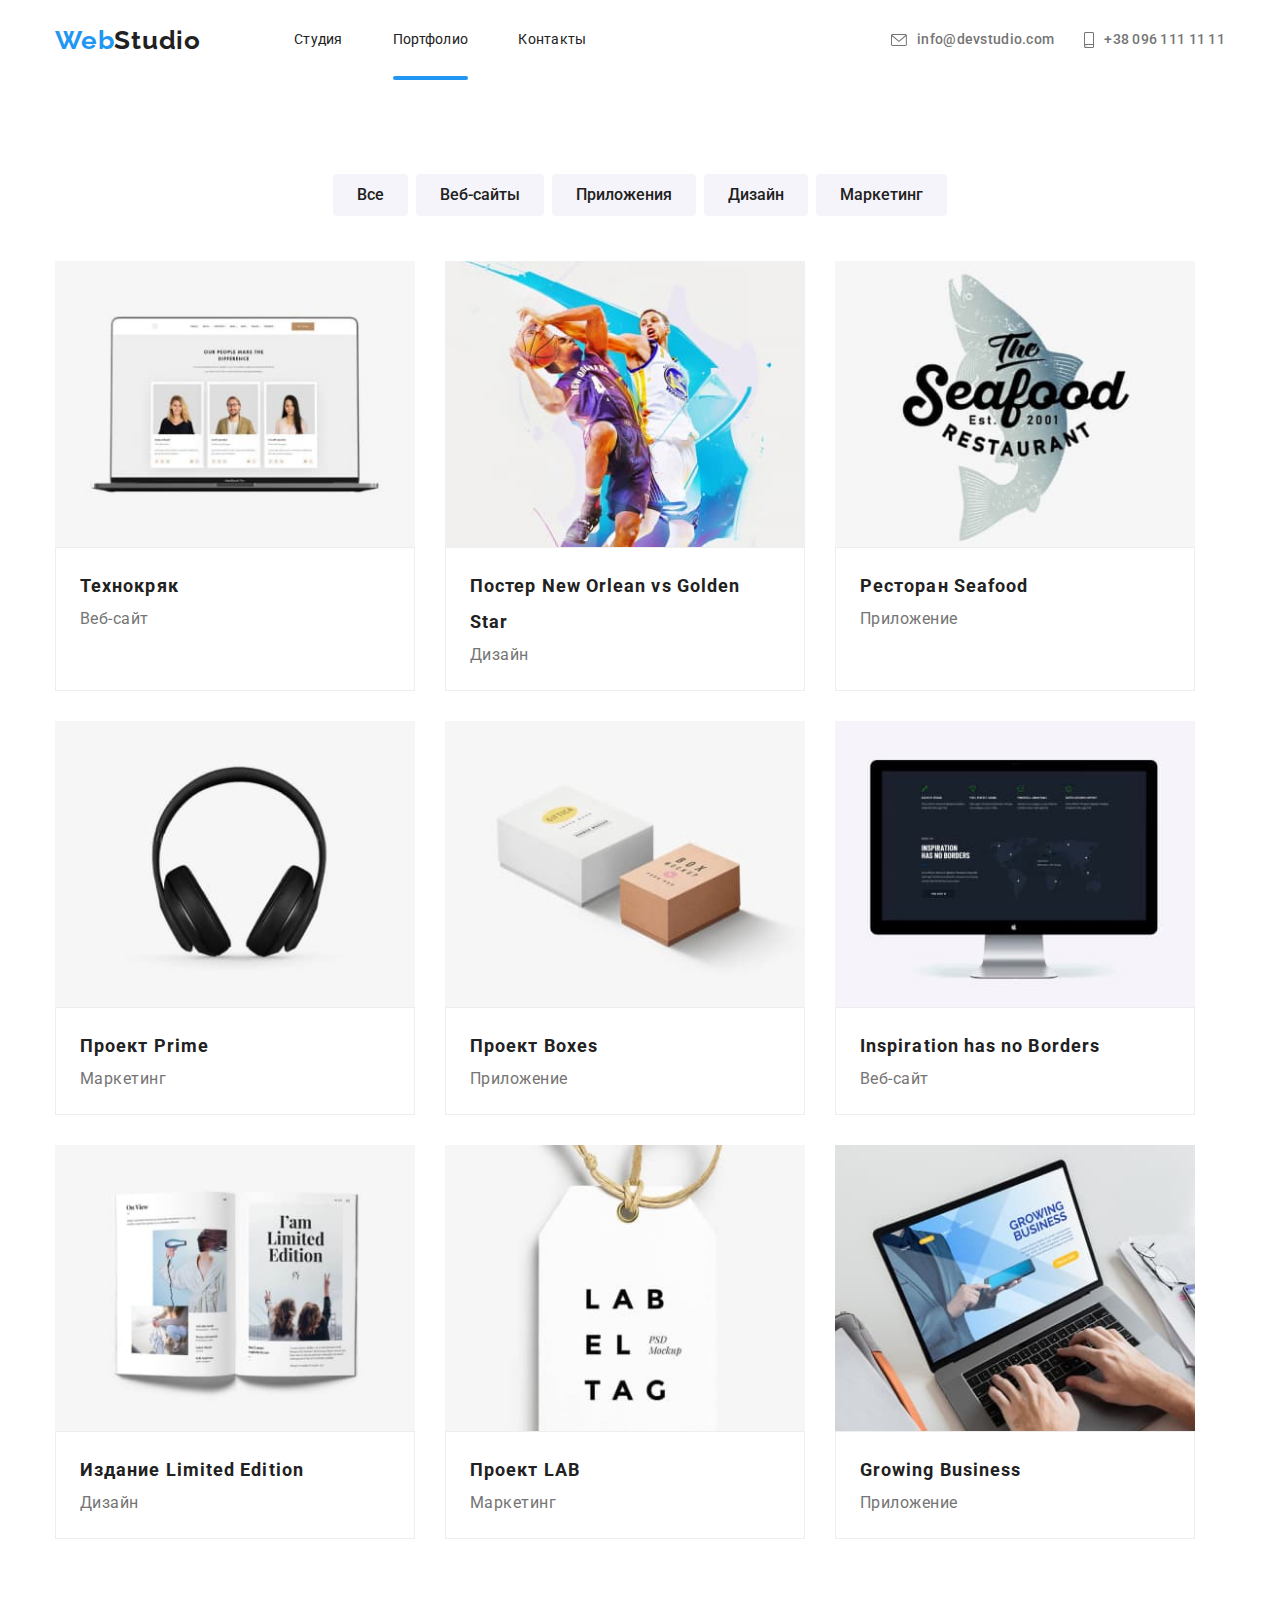
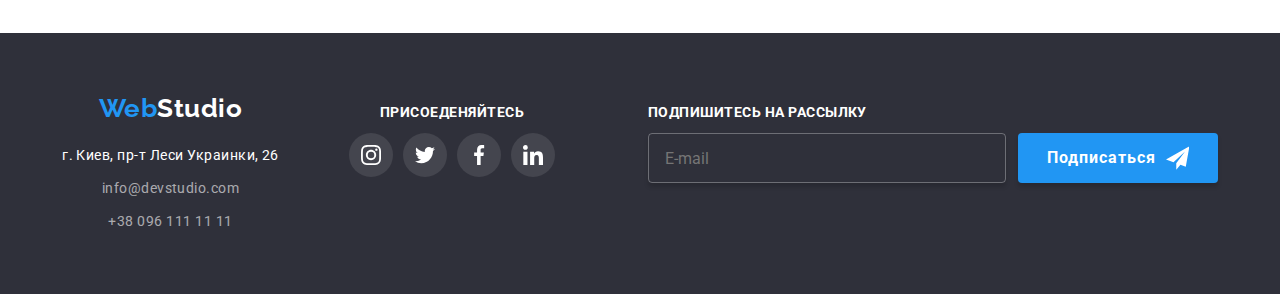
==== portfolio.html @ e6d0dca4 "Адаптивка хедер" ====
<!DOCTYPE html>
<html lang="ru">
  <head>
    <meta charset="UTF-8" />
    <meta http-equiv="X-UA-Compatible" content="IE=edge" />
    <meta name="viewport" content="width=device-width, initial-scale=1.0" />
    <title>WebStudio</title>
    <link rel="preconnect" href="https://fonts.googleapis.com" />
    <link rel="preconnect" href="https://fonts.gstatic.com" crossorigin />
    <link
      href="https://fonts.googleapis.com/css2?family=Raleway:wght@700&family=Roboto:wght@400;500;700;900&display=swap"
      rel="stylesheet"
    />
    <link
      rel="stylesheet"
      href="https://cdnjs.cloudflare.com/ajax/libs/modern-normalize/1.1.0/modern-normalize.css"
      integrity="sha512-Y0MM+V6ymRKN2zStTqzQ227DWhhp4Mzdo6gnlRnuaNCbc+YN/ZH0sBCLTM4M0oSy9c9VKiCvd4Jk44aCLrNS5Q=="
      crossorigin="anonymous"
      referrerpolicy="no-referrer"
    />
    <link rel="stylesheet" href="./css/main.min.css" />
    <link rel="stylesheet" href="./css/styles.css" />
  </head>
  <body>
    <!-- Header -->
    <header class="header">
      <div class="header__main-nav container">
        <a class="header__logo" href="./index.html">
          <span class="header__logo-icon">Web</span><span class="header__logo-text">Studio</span></a
        >
        <ul class="header__nav list">
          <li class="header__nav-item">
            <a class="header__nav-link link" href="./index.html">Студия</a>
          </li>
          <li class="header__nav-item">
            <a class="header__nav-link--current header__nav-link link" href="./portfolio.html"
              >Портфолио</a
            >
          </li>
          <li class="header__nav-item">
            <a class="header__nav-link link" href="">Контакты</a>
          </li>
        </ul>
        <ul class="header__contact list">
          <li class="header__contact-item">
            <a
              class="header__contact-mail header__contact-link link"
              href="mailto:info@devstudio.com"
            >
              <svg class="header__contact-icon" width="16" height="12">
                <use href="./images/icons.svg#icon-envelope"></use></svg
              >info@devstudio.com
            </a>
          </li>
          <li class="header__contact-item">
            <a class="header__contact-tel header__contact-link link" href="tel:+380961111111"
              ><svg class="header__contact-icon" width="10" height="16">
                <use href="./images/icons.svg#icon-smartphone"></use></svg
              >+38 096 111 11 11</a
            >
          </li>
        </ul>
        <button class="mobile__menu-btn" type="button" data-menu-button aria-expanded="false">
          <svg class="mobile__menu-icon" width="24" height="16">
            <use class="mobile__menu-icon-menu" href="./images/icons.svg#icon-menu"></use>
            <use class="mobile__menu-icon-close" href="./images/icons.svg#icon-close"></use>
          </svg>
        </button>
      </div>
    </header>
    <main>
      <section class="main section">
        <div class="container">
          <h1 class="section-title visually-hidden">Портфолио</h1>
          <ul class="filter__list list">
            <li class="filter__item"><button class="filter__btn" type="button">Все</button></li>
            <li class="filter__item">
              <button class="filter__btn" type="button">Веб-сайты</button>
            </li>
            <li class="filter__item">
              <button class="filter__btn" type="button">Приложения</button>
            </li>
            <li class="filter__item"><button class="filter__btn" type="button">Дизайн</button></li>
            <li class="filter__item">
              <button class="filter__btn" type="button">Маркетинг</button>
            </li>
          </ul>
          <!--Portfolio -->
          <ul class="portfolio__list list">
            <li class="portfolio__item">
              <a href="" class="portfolio__link link">
                <div class="thumb">
                  <img
                    class="thumb-img"
                    src="./images/portfolio/img.project-1.jpg"
                    alt="веб-сайт"
                    width="370"
                  />
                  <p class="thumb-text">
                    Ресурс предлагает комплексные предложения с разным уровнем функционала и
                    сервисов. Все это позволит посетителю получить исчерпывающие сведения о компании
                    или частном лице.
                  </p>
                </div>
                <div class="description">
                  <h3 class="description-title link">Технокряк</h3>
                  <p class="description-text">Веб-сайт</p>
                </div>
              </a>
            </li>
            <li class="portfolio__item">
              <a href="" class="portfolio__link link">
                <div class="thumb">
                  <img
                    class="thumb-img"
                    src="./images/portfolio/img.project-2.jpg"
                    alt="постер с двумя баскетболистами в прыжке"
                    width="370"
                  />
                  <p class="thumb-text">
                    Ресурс предлагает комплексные предложения с разным уровнем функционала и
                    сервисов. Все это позволит посетителю получить исчерпывающие сведения о компании
                    или частном лице.
                  </p>
                </div>
                <div class="description">
                  <h3 class="description-title">Постер New Orlean vs Golden Star</h3>
                  <p class="description-text">Дизайн</p>
                </div>
              </a>
            </li>
            <li class="portfolio__item">
              <a href="" class="portfolio__link link">
                <div class="thumb">
                  <img
                    class="thumb-img"
                    src="./images/portfolio/img.project-3.jpg"
                    alt="логотип ресторана морепродукты"
                    width="370"
                  />
                  <p class="thumb-text">
                    Ресурс предлагает комплексные предложения с разным уровнем функционала и
                    сервисов. Все это позволит посетителю получить исчерпывающие сведения о компании
                    или частном лице.
                  </p>
                </div>
                <div class="description">
                  <h3 class="description-title">Ресторан Seafood</h3>
                  <p class="description-text">Приложение</p>
                </div>
              </a>
            </li>
            <li class="portfolio__item">
              <a href="" class="portfolio__link link">
                <div class="thumb">
                  <img
                    class="thumb-img"
                    src="./images/portfolio/img.project-4.jpg"
                    alt="наушники"
                    width="370"
                  />
                  <p class="thumb-text">
                    Ресурс предлагает комплексные предложения с разным уровнем функционала и
                    сервисов. Все это позволит посетителю получить исчерпывающие сведения о компании
                    или частном лице.
                  </p>
                </div>
                <div class="description">
                  <h3 class="description-title">Проект Prime</h3>
                  <p class="description-text">Маркетинг</p>
                </div>
              </a>
            </li>
            <li class="portfolio__item">
              <a href="" class="portfolio__link link">
                <div class="thumb">
                  <img
                    class="thumb-img"
                    src="./images/portfolio/img.project-5.jpg"
                    alt="две картонные коробочки"
                    width="370"
                  />
                  <p class="thumb-text">
                    Ресурс предлагает комплексные предложения с разным уровнем функционала и
                    сервисов. Все это позволит посетителю получить исчерпывающие сведения о компании
                    или частном лице.
                  </p>
                </div>
                <div class="description">
                  <h3 class="description-title">Проект Boxes</h3>
                  <p class="description-text">Приложение</p>
                </div>
              </a>
            </li>
            <li class="portfolio__item">
              <a href="" class="portfolio__link link">
                <div class="thumb">
                  <img
                    class="thumb-img"
                    src="./images/portfolio/img.project-6.jpg"
                    alt="монитор с изображением сайта по веб-дизайну"
                    width="370"
                  />
                  <p class="thumb-text">
                    Ресурс предлагает комплексные предложения с разным уровнем функционала и
                    сервисов. Все это позволит посетителю получить исчерпывающие сведения о компании
                    или частном лице.
                  </p>
                </div>
                <div class="description">
                  <h3 class="description-title">Inspiration has no Borders</h3>
                  <p class="description-text">Веб-сайт</p>
                </div>
              </a>
            </li>
            <li class="portfolio__item">
              <a href="" class="portfolio__link link">
                <div class="thumb">
                  <img
                    class="thumb-img"
                    src="./images/portfolio/img.project-7.jpg"
                    alt="разворот журнала"
                    width="370"
                  />
                  <p class="thumb-text">
                    Ресурс предлагает комплексные предложения с разным уровнем функционала и
                    сервисов. Все это позволит посетителю получить исчерпывающие сведения о компании
                    или частном лице.
                  </p>
                </div>
                <div class="description">
                  <h3 class="description-title">Издание Limited Edition</h3>
                  <p class="description-text">Дизайн</p>
                </div>
              </a>
            </li>
            <li class="portfolio__item">
              <a href="" class="portfolio__link link">
                <div class="thumb">
                  <img
                    class="thumb-img"
                    src="./images/portfolio/img.project-8.jpg"
                    alt="шаблон бирки для одежды"
                    width="370"
                  />
                  <p class="thumb-text">
                    Ресурс предлагает комплексные предложения с разным уровнем функционала и
                    сервисов. Все это позволит посетителю получить исчерпывающие сведения о компании
                    или частном лице.
                  </p>
                </div>
                <div class="description">
                  <h3 class="description-title">Проект LAB</h3>
                  <p class="description-text">Маркетинг</p>
                </div>
              </a>
            </li>
            <li class="portfolio__item">
              <a href="" class="portfolio__link link">
                <div class="thumb">
                  <img
                    class="thumb-img"
                    src="./images/portfolio/img.project-9.jpg"
                    alt="человек ознакомливается в ноутбуке с приложением по бизнесу"
                    width="370"
                  />
                  <p class="thumb-text">
                    Ресурс предлагает комплексные предложения с разным уровнем функционала и
                    сервисов. Все это позволит посетителю получить исчерпывающие сведения о компании
                    или частном лице.
                  </p>
                </div>
                <div class="description">
                  <h3 class="description-title">Growing Business</h3>
                  <p class="description-text">Приложение</p>
                </div>
              </a>
            </li>
          </ul>
        </div>
      </section>
    </main>
    <!-- Footer -->
    <footer>
      <div class="footer container">
        <div class="footer__box">
          <div class="footer__contacs">
            <a class="footer__logo" href="./index.html">
              <span class="footer__logo-icon">Web</span
              ><span class="footer__logo-text">Studio</span></a
            >
            <address>
              <ul class="footer__address list">
                <li class="footer__address-item">
                  <a
                    class="footer__address-link link"
                    href="https://www.google.com/maps/place/%D0%B1%D1%83%D0%BB.+%D0%9B%D0%B5%D1%81%D0%B8+%D0%A3%D0%BA%D1%80%D0%B0%D0%B8%D0%BD%D0%BA%D0%B8,+26,+%D0%9A%D0%B8%D0%B5%D0%B2,+02000/@50.4265841,30.5361971,17z/data=!3m1!4b1!4m5!3m4!1s0x40d4cf0e033ecbe9:0x57a4dffefec77da0!8m2!3d50.4265807!4d30.5383858"
                    target="_blank"
                    rel="noopener noreferrer"
                    >г. Киев, пр-т Леси Украинки, 26</a
                  >
                </li>
                <li class="footer__address-item">
                  <a class="footer__address-mail link" href="mailto:info@devstudio.com"
                    >info@devstudio.com</a
                  >
                </li>
                <li class="footer__address-item">
                  <a class="footer__address-tel link" href="tel:+380961111111">+38 096 111 11 11</a>
                </li>
              </ul>
            </address>
          </div>
          <!-- join us -->
          <div class="footer-socials">
            <p class="footer-socials__text">Присоеденяйтесь</p>
            <ul class="footer-socials-list list">
              <li class="footer-socials__item">
                <a
                  class="footer-socials__link link"
                  href=""
                  target="_blank"
                  rel="noopener noreferrer"
                  aria-label="instagram"
                >
                  <svg class="footer-socials-icon" width="20" height="20">
                    <use href="./images/icons.svg#icon-instagram"></use>
                  </svg>
                </a>
              </li>
              <li class="footer-socials__item">
                <a
                  class="footer-socials__link"
                  href=""
                  target="_blank"
                  rel="noopener noreferrer"
                  aria-label="twitter"
                >
                  <svg class="footer-socials-icon" width="20" height="20">
                    <use href="./images/icons.svg#icon-twitter"></use>
                  </svg>
                </a>
              </li>
              <li class="footer-socials__item">
                <a
                  class="footer-socials__link"
                  href=""
                  target="_blank"
                  rel="noopener noreferrer"
                  aria-label="facebook"
                >
                  <svg class="footer-socials-icon" width="20" height="20">
                    <use href="./images/icons.svg#icon-facebook"></use>
                  </svg>
                </a>
              </li>
              <li class="footer-socials__item">
                <a
                  class="footer-socials__link"
                  href=""
                  target="_blank"
                  rel="noopener noreferrer"
                  aria-label="linkedin"
                >
                  <svg class="footer-socials-icon" width="20" height="20">
                    <use href="./images/icons.svg#icon-linkedin"></use>
                  </svg>
                </a>
              </li>
            </ul>
          </div>
        </div>
        <!-- Subscribe -->
        <div class="footer__subscribe">
          <h3 class="footer__subscribe-text">Подпишитесь на рассылку</h3>
          <form class="footer__form">
            <label>
              <input class="footer__form-email" type="email" placeholder="E-mail" />
            </label>
            <button class="footer__form-btn" type="submit">
              Подписаться
              <svg class="footer__form-icon" width="20" height="20">
                <use href="./images/icons.svg#icon-send"></use>
              </svg>
            </button>
          </form>
        </div>
      </div>
    </footer>
    <!-- Мобильное меню -->
    <div class="mobile-menu" data-menu>
      <div class="mobile-menu__container">
        <nav class="mobile__menu-nav">
          <ul class="mobile__menu-list list">
            <li class="mobile__menu-item">
              <a class="mobile__menu-link link" href="./index.html">Студия</a>
            </li>
            <li class="mobile__menu-item">
              <a class="mobile__menu-link mobile__menu-link--current link" href="./portfolio.html"
                >Портфолио</a
              >
            </li>
            <li class="mobile__menu-item">
              <a class="mobile__menu-link link" href="">Контакты</a>
            </li>
          </ul>
        </nav>
        <ul class="mobile__menu-contact list">
          <li class="mobile__menu-item">
            <a class="mobile__menu-tel mobile__menu-contact-link link" href="tel:+380961111111">
              +38 096 111 11 11
            </a>
          </li>
          <li class="mobile__menu-item">
            <a
              class="mobile__menu-mail mobile__menu-contact-link link"
              href="mailto:info@devstudio.com"
            >
              info@devstudio.com
            </a>
          </li>
        </ul>
        <ul class="mobile__socials-list list">
          <li class="mobile__socials-item">
            <a
              class="mobile__socials-link"
              href="https://www.instagram.com/"
              target="_blank"
              rel="noopener noreferrer"
              aria-label="instagram"
              >Instagram
            </a>
          </li>
          <li class="mobile__socials-item">
            <a
              class="mobile__socials-link"
              href="https://twitter.com/?lang=ru"
              target="_blank"
              rel="noopener noreferrer"
              aria-label="twitter"
              >Twitter
            </a>
          </li>
          <li class="mobile__socials-item">
            <a
              class="mobile__socials-link"
              href="https://www.facebook.com/"
              target="_blank"
              rel="noopener noreferrer"
              aria-label="facebook"
              >Facebook
            </a>
          </li>
          <li class="mobile__socials-item">
            <a
              class="mobile__socials-link"
              href="https://ru.linkedin.com/"
              target="_blank"
              rel="noopener noreferrer"
              aria-label="linkedin"
              >Linkedin
            </a>
          </li>
        </ul>
      </div>
    </div>
    <script src="./js/modal.js"></script>
    <script src="./js/mobile-menu.js"></script>
  </body>
</html>
---- css/main.min.css ----
body{color:var(--primary-text-color);background-color:var(--primary-white-color);font-family:Roboto,sans-serif;letter-spacing:.03em}.container{width:100%;padding-left:15px;padding-right:15px;margin-left:auto;margin-right:auto}@media screen and (min-width: 480px){.container{width:480px}}@media screen and (min-width: 768px){.container{width:768px}}@media screen and (min-width: 1200px){.container{width:1200px}}.section{padding-top:60px;padding-bottom:60px}@media screen and (min-width: 1200px){.section{padding-top:94px;padding-bottom:94px}}.section-title{color:var(--primary-text-color);font-size:36px;line-height:1.16px;text-align:center;margin-top:0px;margin-bottom:30px}@media screen and (min-width: 1200px){.section-title{font-size:36px;line-height:1.17;margin-bottom:50px}}.img{display:block;max-width:100%;height:auto}footer{background-color:var(--footer-bg-color)}.list{list-style:none;padding:0px;margin:0px}.link{text-decoration:none}.header{padding:10px 0}@media screen and (min-width: 768px){.header{padding:0}}.header__main-nav{display:-webkit-box;display:-ms-flexbox;display:flex;-webkit-box-align:center;-ms-flex-align:center;align-items:center}.header__nav{display:none}@media screen and (min-width: 768px){.header__nav{display:-webkit-box;display:-ms-flexbox;display:flex;-webkit-box-align:center;-ms-flex-align:center;align-items:center}}.header__nav-item:not(:last-child){margin-right:50px}.header__nav-link{font-size:14px;line-height:1.14;letter-spacing:.02em;text-decoration:none;color:var(--primary-text-color);display:block;padding:32px 0px;-webkit-transition:color 250ms cubic-bezier(0.4, 0, 0.2, 1);transition:color 250ms cubic-bezier(0.4, 0, 0.2, 1)}.header__nav-link:hover,.header__nav-link:focus{color:var(--accent-color)}.header__nav-link--current{position:relative}.header__nav-link--current::after{position:absolute;content:"";display:block;width:100%;height:4px;border-radius:2px;background-color:var(--accent-color);bottom:0px;left:0px}.header__contact{display:none}@media screen and (min-width: 768px){.header__contact{display:-webkit-box;display:-ms-flexbox;display:flex;-webkit-box-orient:vertical;-webkit-box-direction:normal;-ms-flex-direction:column;flex-direction:column;margin-left:auto}}.header__contact-item:not(:last-child){margin-bottom:10px}@media screen and (min-width: 1200px){.header__contact{-webkit-box-orient:horizontal;-webkit-box-direction:normal;-ms-flex-direction:row;flex-direction:row}.header__contact-item:not(:last-child){margin-bottom:0;margin-right:30px}}@media screen and (min-width: 768px){.header__contact-mail,.header__contact-tel{display:-webkit-box;display:-ms-flexbox;display:flex;-webkit-box-align:center;-ms-flex-align:center;align-items:center;color:var(--text-color);font-style:normal;font-weight:500;font-size:14px;line-height:1.14;letter-spacing:.02em;fill:currentColor;-webkit-transition:color 250ms cubic-bezier(0.4, 0, 0.2, 1);transition:color 250ms cubic-bezier(0.4, 0, 0.2, 1)}}@media screen and (min-width: 1200px){.header__contact-mail,.header__contact-tel{padding:32px 0px}}.header__contact-link:hover,.header__contact-link:focus{color:var(--accent-color)}@media screen and (min-width: 768px){.header__contact-icon{display:-webkit-inline-box;display:-ms-inline-flexbox;display:inline-flex;margin-right:8px}}@media screen and (min-width: 1200px){.header__contact-icon{margin-right:10px}}.hero-section{background-image:-webkit-gradient(linear, left top, right top, from(rgba(47, 48, 58, 0.4)), to(rgba(47, 48, 58, 0.4))),url("../images/hero/hero.png");background-image:linear-gradient(to right, rgba(47, 48, 58, 0.4), rgba(47, 48, 58, 0.4)),url("../images/hero/hero.png");background-color:var(--social-icon-color);background-repeat:no-repeat;background-size:cover;background-position:center;max-width:480px;margin-left:auto;margin-right:auto;display:-webkit-box;display:-ms-flexbox;display:flex;-webkit-box-pack:center;-ms-flex-pack:center;justify-content:center;text-align:center;padding:200px 0px}@media screen and (min-width: 768px){.hero-section{max-width:768px}}@media screen and (min-width: 1200px){.hero-section{max-width:1600px}}.hero-section__title{color:var(--primary-white-color);font-weight:900;font-size:26px;line-height:1.6;letter-spacing:.06em;text-transform:uppercase;margin-top:0px;margin-bottom:30px}@media screen and (min-width: 1200px){.hero-section__title{font-size:44px;line-height:1.36}}.hero-section__btn{font-family:inherit;font-weight:700;font-size:16px;line-height:1.88;letter-spacing:.06em;color:var(--primary-white-color);background-color:var(--accent-color);cursor:pointer;min-width:200px;min-height:50px;-webkit-box-shadow:var(--shadow-hero-btn);box-shadow:var(--shadow-hero-btn);border-radius:4px;border-color:rgba(0,0,0,0)}.hero-section__btn:hover,.hero-section__btn:focus{background-color:var(--accent-btn-bg)}.features__list{display:block}@media screen and (min-width: 768px){.features__list{display:-webkit-box;display:-ms-flexbox;display:flex;-webkit-box-pack:center;-ms-flex-pack:center;justify-content:center;-ms-flex-wrap:wrap;flex-wrap:wrap;gap:30px}}.features__wrap{display:-webkit-box;display:-ms-flexbox;display:flex;-webkit-box-pack:center;-ms-flex-pack:center;justify-content:center;-webkit-box-align:center;-ms-flex-align:center;align-items:center;height:120px;background-color:var(--filter-btn-bg-color);border-radius:4px;margin-bottom:30px}@media screen and (min-width: 768px){.features__item{-ms-flex-preferred-size:calc((100% - 60px)/2);flex-basis:calc((100% - 60px)/2)}}@media screen and (min-width: 1200px){.features__item{-ms-flex-preferred-size:calc((100% - 120px)/4);flex-basis:calc((100% - 120px)/4)}}.features__subtitle{text-align:center;font-size:14px;line-height:1.14;text-transform:uppercase;margin-top:0px;margin-bottom:10px}@media screen and (min-width: 768px){.features__subtitle{text-align:left}}.features__text{color:var(--text-color);font-size:14px;line-height:1.71;margin-top:0px;margin-bottom:0px}.works{display:none}@media screen and (min-width: 1200px){.works{display:-webkit-box;display:-ms-flexbox;display:flex;margin-top:-94px}}.works__list{display:-webkit-box;display:-ms-flexbox;display:flex}.works__item:not(:last-child){margin-right:30px}.works__item{position:relative}.works__img{display:block}.works__descr{position:absolute;display:-webkit-box;display:-ms-flexbox;display:flex;-webkit-box-align:center;-ms-flex-align:center;align-items:center;-webkit-box-pack:center;-ms-flex-pack:center;justify-content:center;width:100%;height:70px;right:0;bottom:0;background:rgba(47,48,58,.8)}.works__text{font-weight:700;font-size:14px;line-height:1.14;text-transform:uppercase;color:var(--primary-white-color);margin:0;padding:0}.teams{display:block;background-color:var(--filter-btn-bg-color)}.teams__list{display:-webkit-box;display:-ms-flexbox;display:flex;-webkit-box-orient:vertical;-webkit-box-direction:normal;-ms-flex-direction:column;flex-direction:column;gap:30px;text-align:center}@media screen and (min-width: 768px){.teams__list{-webkit-box-pack:center;-ms-flex-pack:center;justify-content:center;-webkit-box-orient:horizontal;-webkit-box-direction:normal;-ms-flex-direction:row;flex-direction:row;-ms-flex-wrap:wrap;flex-wrap:wrap}}@media screen and (min-width: 1200px){.teams__list{-ms-flex-wrap:nowrap;flex-wrap:nowrap}}.teams__wrap{padding:24px 0}@media screen and (min-width: 1200px){.teams__wrap{padding:30px 0}}.teams__item{background-color:var(--primary-white-color);-webkit-box-shadow:var(--shadow-team-container);box-shadow:var(--shadow-team-container);border-radius:0px 0px 4px 4px}@media screen and (min-width: 768px){.teams__item{-ms-flex-preferred-size:calc((100% - 60px)/2);flex-basis:calc((100% - 60px)/2)}}@media screen and (min-width: 1200px){.teams__item{-ms-flex-preferred-size:calc((100% - 120px)/4);flex-basis:calc((100% - 120px)/4)}}.teams__img{-o-object-fit:contain;object-fit:contain}@media screen and (min-width: 768px){.teams__img{width:354px}}@media screen and (min-width: 1200px){.teams__img{width:270px}}.teams__name{font-weight:500;font-style:normal;font-size:16px;line-height:1.19;padding-bottom:10px;margin-top:0px;margin-bottom:0px}.teams__text{color:var(--text-color);font-weight:400;font-style:normal;font-size:16px;line-height:1.19;padding-bottom:16px;margin-top:0px;margin-bottom:0px}.teams__socials-list{display:-webkit-box;display:-ms-flexbox;display:flex;-webkit-box-pack:center;-ms-flex-pack:center;justify-content:center;-webkit-box-align:center;-ms-flex-align:center;align-items:center;gap:10px}.teams__link{display:-webkit-inline-box;display:-ms-inline-flexbox;display:inline-flex;fill:var(--icon-color);width:44px;height:44px;padding:12px;border-radius:50%;-webkit-transition:fill 250ms cubic-bezier(0.4, 0, 0.2, 1);transition:fill 250ms cubic-bezier(0.4, 0, 0.2, 1);-webkit-transition:background-color 250ms cubic-bezier(0.4, 0, 0.2, 1);transition:background-color 250ms cubic-bezier(0.4, 0, 0.2, 1)}.teams__link:hover,.teams__link:focus{fill:var(--section-team-color);background-color:var(--accent-color)}.customers__list{display:-webkit-box;display:-ms-flexbox;display:flex;-webkit-box-pack:center;-ms-flex-pack:center;justify-content:center;-ms-flex-wrap:wrap;flex-wrap:wrap;-webkit-box-align:center;-ms-flex-align:center;align-items:center;gap:30px}.customers__item{-ms-flex-preferred-size:calc((100% - 60px)/2);flex-basis:calc((100% - 60px)/2)}@media screen and (min-width: 768px){.customers__item{-ms-flex-preferred-size:calc((100% - 90px)/3);flex-basis:calc((100% - 90px)/3)}}@media screen and (min-width: 1200px){.customers__item{-ms-flex-preferred-size:calc((100% - 180px)/6);flex-basis:calc((100% - 180px)/6)}}.customers__link{display:-webkit-box;display:-ms-flexbox;display:flex;-webkit-box-pack:center;-ms-flex-pack:center;justify-content:center;-webkit-box-align:center;-ms-flex-align:center;align-items:center;max-width:210px;height:92px;border:1px solid var(--icon-color);border-radius:4px;cursor:pointer;-webkit-transition:border 250ms cubic-bezier(0.4, 0, 0.2, 1);transition:border 250ms cubic-bezier(0.4, 0, 0.2, 1)}.customers__link:hover,.customers__link:focus{border-color:var(--accent-color)}.customers__icon{fill:var(--icon-color);-webkit-transition:fill 250ms cubic-bezier(0.4, 0, 0.2, 1);transition:fill 250ms cubic-bezier(0.4, 0, 0.2, 1)}.customers__link:hover .customers__icon,.customers__link:focus .customers__icon{fill:var(--accent-color)}.footer{display:-webkit-box;display:-ms-flexbox;display:flex;-webkit-box-orient:vertical;-webkit-box-direction:normal;-ms-flex-direction:column;flex-direction:column;padding:60px 0}@media screen and (min-width: 768px){.footer{-webkit-box-pack:center;-ms-flex-pack:center;justify-content:center;-ms-flex-wrap:wrap;flex-wrap:wrap;-webkit-box-orient:horizontal;-webkit-box-direction:normal;-ms-flex-direction:row;flex-direction:row;padding-bottom:60px}}@media screen and (min-width: 1200px){.footer{-webkit-box-align:baseline;-ms-flex-align:baseline;align-items:baseline}}.footer__box{margin-bottom:60px}@media screen and (min-width: 768px){.footer__box{display:-webkit-box;display:-ms-flexbox;display:flex;-webkit-box-align:baseline;-ms-flex-align:baseline;align-items:baseline}}@media screen and (min-width: 1200px){.footer__box{margin-bottom:0;margin-right:93px}}.footer__contacs{display:-webkit-box;display:-ms-flexbox;display:flex;-webkit-box-orient:vertical;-webkit-box-direction:normal;-ms-flex-direction:column;flex-direction:column;-webkit-box-align:center;-ms-flex-align:center;align-items:center;margin-bottom:60px}@media screen and (min-width: 768px){.footer__contacs{margin-right:165px;margin-bottom:0}}@media screen and (min-width: 1200px){.footer__contacs{margin-right:70px}}.footer__address{display:-webkit-box;display:-ms-flexbox;display:flex;-webkit-box-orient:vertical;-webkit-box-direction:normal;-ms-flex-direction:column;flex-direction:column;-webkit-box-align:center;-ms-flex-align:center;align-items:center;font-style:normal;font-weight:400;font-size:14px;line-height:1.71}.footer__address-link{color:var(--primary-white-color)}.footer__address-mail,.footer__address-tel{color:var(--primary-footer-tel)}.footer__address-mail:hover,.footer__address-mail:focus{color:var(--accent-color)}.footer__address-tel:hover,.footer__address-tel:focus{color:var(--accent-color)}.footer__address-item:not(:last-child){margin-bottom:8px}@media screen and (min-width: 1200px){.footer__address-item:not(:last-child){margin-bottom:9px}}.footer__address-item{font-style:normal}.footer-socials{display:-webkit-box;display:-ms-flexbox;display:flex;-webkit-box-orient:vertical;-webkit-box-direction:normal;-ms-flex-direction:column;flex-direction:column;-webkit-box-align:center;-ms-flex-align:center;align-items:center}.footer-socials__text{font-weight:700;font-size:14px;line-height:1.14px;text-transform:uppercase;color:var(--primary-white-color);margin:0 0 20px}.footer-socials-list{display:-webkit-box;display:-ms-flexbox;display:flex;-webkit-box-pack:center;-ms-flex-pack:center;justify-content:center;-webkit-box-align:center;-ms-flex-align:center;align-items:center;gap:10px}.footer-socials__link{display:-webkit-inline-box;display:-ms-inline-flexbox;display:inline-flex;fill:var(--primary-white-color);width:44px;height:44px;padding:12px;border-radius:50%;background-color:var(--footer-icon-bg);-webkit-transition:fill 250ms cubic-bezier(0.4, 0, 0.2, 1);transition:fill 250ms cubic-bezier(0.4, 0, 0.2, 1);-webkit-transition:background-color 250ms cubic-bezier(0.4, 0, 0.2, 1);transition:background-color 250ms cubic-bezier(0.4, 0, 0.2, 1)}.footer-socials__link:hover,.footer-socials__link:focus{fill:var(--section-team-color);background-color:var(--accent-color);-webkit-box-shadow:var(--shadow-footer-icon);box-shadow:var(--shadow-footer-icon)}@media screen and (min-height: 1200px){.footer__subscribe{margin-left:93px}}.footer__subscribe-text{font-weight:700;font-size:14px;line-height:1.14px;text-align:center;text-transform:uppercase;color:var(--primary-white-color);margin:0 0 20px}@media screen and (min-width: 1200px){.footer__subscribe-text{text-align:left}}.footer__form{display:-webkit-box;display:-ms-flexbox;display:flex;-webkit-box-orient:vertical;-webkit-box-direction:normal;-ms-flex-direction:column;flex-direction:column;-webkit-box-align:center;-ms-flex-align:center;align-items:center}@media screen and (min-width: 1200px){.footer__form{-webkit-box-orient:horizontal;-webkit-box-direction:normal;-ms-flex-direction:row;flex-direction:row}}.footer__form-email{display:-webkit-box;display:-ms-flexbox;display:flex;-webkit-box-align:center;-ms-flex-align:center;align-items:center;width:450px;height:50px;font-size:16px;line-height:1.25;padding:15px 16px;margin-bottom:20px;color:rgba(255,255,255,.6);background-color:inherit;border:1px solid rgba(255,255,255,.3);-webkit-box-shadow:0px 4px 4px rgba(0,0,0,.15);box-shadow:0px 4px 4px rgba(0,0,0,.15);border-radius:4px;outline:none}@media screen and (min-width: 1200px){.footer__form-email{width:358px;margin-bottom:0;margin-right:12px}}.footer__form-btn{display:-webkit-inline-box;display:-ms-inline-flexbox;display:inline-flex;-webkit-box-align:center;-ms-flex-align:center;align-items:center;text-align:center;position:relative;width:200px;height:50px;font-weight:700;font-size:16px;line-height:1.88;letter-spacing:.06em;padding:10px 29px;border:none;color:var(--primary-white-color);background-color:var(--accent-color);-webkit-box-shadow:0px 4px 4px rgba(0,0,0,.15);box-shadow:0px 4px 4px rgba(0,0,0,.15);border-radius:4px}.footer__form-icon{width:24px;height:24px;margin-left:10px;fill:var(--primary-white-color)}.portfolio__list{display:block}@media screen and (min-width: 768px){.portfolio__list{display:-webkit-box;display:-ms-flexbox;display:flex;-webkit-box-pack:center;-ms-flex-pack:center;justify-content:center;-ms-flex-wrap:wrap;flex-wrap:wrap;gap:30px}}@media screen and (min-width: 768px){.portfolio__list{-webkit-box-pack:start;-ms-flex-pack:start;justify-content:start}}@media screen and (min-width: 768px){.portfolio__item{-ms-flex-preferred-size:calc((100% - 60px)/2);flex-basis:calc((100% - 60px)/2)}}@media screen and (min-width: 1200px){.portfolio__item{-ms-flex-preferred-size:calc((100% - 90px)/3);flex-basis:calc((100% - 90px)/3)}}.portfolio__item:hover{-webkit-box-shadow:0px 1px 1px rgba(0,0,0,.12),0px 4px 4px rgba(0,0,0,.06),1px 4px 6px rgba(0,0,0,.16);box-shadow:0px 1px 1px rgba(0,0,0,.12),0px 4px 4px rgba(0,0,0,.06),1px 4px 6px rgba(0,0,0,.16);-webkit-transition:-webkit-box-shadow 250ms cubic-bezier(0.4, 0, 0.2, 1);transition:-webkit-box-shadow 250ms cubic-bezier(0.4, 0, 0.2, 1);transition:box-shadow 250ms cubic-bezier(0.4, 0, 0.2, 1);transition:box-shadow 250ms cubic-bezier(0.4, 0, 0.2, 1), -webkit-box-shadow 250ms cubic-bezier(0.4, 0, 0.2, 1)}.portfolio__link{display:-webkit-box;display:-ms-flexbox;display:flex;height:100%;-webkit-box-orient:vertical;-webkit-box-direction:normal;-ms-flex-direction:column;flex-direction:column}.thumb{position:relative;overflow:hidden}.thumb-img{display:block;max-width:100%}@media screen and (min-width: 768px){.thumb-img{width:354px}}@media screen and (min-width: 1200px){.thumb-img{width:370px}}.thumb:hover .thumb-text{-webkit-transform:translateY(0);transform:translateY(0)}.thumb-text{position:absolute;bottom:0;width:100%;background-color:var(--accent-card-color);padding:63px 24px;font-size:18px;margin:0;color:var(--primary-white-color);line-height:1.56;-webkit-transform:translateY(101%);transform:translateY(101%);-webkit-transition:-webkit-transform 250ms cubic-bezier(0.4, 0, 0.2, 1);transition:-webkit-transform 250ms cubic-bezier(0.4, 0, 0.2, 1);transition:transform 250ms cubic-bezier(0.4, 0, 0.2, 1);transition:transform 250ms cubic-bezier(0.4, 0, 0.2, 1), -webkit-transform 250ms cubic-bezier(0.4, 0, 0.2, 1)}.description{border:1px solid var(--border-portfolio-item-color);padding:20px 24px;-webkit-box-flex:1;-ms-flex-positive:1;flex-grow:1}.description-title{color:var(--primary-text-color);font-style:normal;font-size:18px;line-height:2;letter-spacing:.06em;margin-bottom:4px;margin:0px}.description-text{color:var(--text-color);font-style:normal;font-weight:400;font-size:16px;line-height:1.88;margin:0px}.header__logo{font-family:Raleway,sans-serif;font-weight:700;font-size:24px;line-height:1.17;letter-spacing:.03em;text-decoration:none}@media screen and (min-width: 768px){.header__logo{margin-right:87px}}@media screen and (min-width: 1200px){.header__logo{font-size:26px;line-height:1.19;margin-right:93px}}.header__logo-icon{color:var(--accent-color)}.header__logo-text{color:var(--primary-text-color)}.footer__logo{font-family:Raleway,sans-serif;font-weight:700;font-size:26px;line-height:1.19;text-decoration:none;margin-bottom:20px}.footer__logo-icon{color:var(--accent-color)}.footer__logo-text{color:var(--primary-white-color)}.filter__list{display:-webkit-box;display:-ms-flexbox;display:flex;-ms-flex-wrap:wrap;flex-wrap:wrap;-webkit-box-pack:left;-ms-flex-pack:left;justify-content:left;margin-bottom:50px}@media screen and (min-width: 768px){.filter__list{-webkit-box-pack:center;-ms-flex-pack:center;justify-content:center;-ms-flex-wrap:nowrap;flex-wrap:nowrap;margin-bottom:30px}}.filter__item:not(:last-child){margin-right:8px;margin-bottom:15px}.filter__item{margin-bottom:15px}.filter__btn{font-family:inherit;color:var(--primary-text-color);background-color:var(--filter-btn-bg-color);font-weight:500;font-size:16px;line-height:1.62;cursor:pointer;border-radius:4px;border-color:rgba(0,0,0,0);padding:6px 22px;-webkit-transition:color 250ms cubic-bezier(0.4, 0, 0.2, 1);transition:color 250ms cubic-bezier(0.4, 0, 0.2, 1);-webkit-transition:background-color 250ms cubic-bezier(0.4, 0, 0.2, 1);transition:background-color 250ms cubic-bezier(0.4, 0, 0.2, 1)}.filter__btn:hover,.filter__btn:focus{color:var(--primary-white-color);background-color:var(--accent-color);-webkit-box-shadow:0px 3px 1px rgba(0,0,0,.1),0px 1px 2px rgba(0,0,0,.08),0px 2px 2px rgba(0,0,0,.12);box-shadow:0px 3px 1px rgba(0,0,0,.1),0px 1px 2px rgba(0,0,0,.08),0px 2px 2px rgba(0,0,0,.12)}.backdrop{position:fixed;top:0;left:0;width:100%;height:100%;padding:94px 15px 0;background-color:var(--modal-backdrop-color);opacity:1;z-index:100;-webkit-transition:opacity 250ms cubic-bezier(0.4, 0, 0.2, 1);transition:opacity 250ms cubic-bezier(0.4, 0, 0.2, 1)}.backdrop.is-hidden{opacity:0;visibility:hidden;pointer-events:none}.modal{display:-webkit-box;display:-ms-flexbox;display:flex;-webkit-box-orient:vertical;-webkit-box-direction:normal;-ms-flex-direction:column;flex-direction:column;-webkit-box-align:center;-ms-flex-align:center;align-items:center;position:absolute;top:50%;left:50%;width:100%;max-width:450px;border-radius:4px;padding:40px;background-color:var(--primary-white-color);-webkit-box-shadow:var(--shadow-modal-window);box-shadow:var(--shadow-modal-window);-webkit-transform:scale(1) translate(-50%, -50%) rotate(360deg);transform:scale(1) translate(-50%, -50%) rotate(360deg);-webkit-transition:-webkit-transform 250ms cubic-bezier(0.4, 0, 0.2, 1);transition:-webkit-transform 250ms cubic-bezier(0.4, 0, 0.2, 1);transition:transform 250ms cubic-bezier(0.4, 0, 0.2, 1);transition:transform 250ms cubic-bezier(0.4, 0, 0.2, 1), -webkit-transform 250ms cubic-bezier(0.4, 0, 0.2, 1)}@media screen and (min-width: 1200px){.modal{max-width:528px}}.modal__close-btn{position:absolute;top:0;right:0;display:-webkit-box;display:-ms-flexbox;display:flex;-webkit-box-pack:center;-ms-flex-pack:center;justify-content:center;-webkit-box-align:center;-ms-flex-align:center;align-items:center;width:30px;height:30px;margin-top:8px;margin-right:8px;border-radius:50px;cursor:pointer;fill:var(--primary-text-color);background-color:rgba(0,0,0,0);border:var(--modal-close-border-color);-webkit-transition:fill 250ms cubic-bezier(0.4, 0, 0.2, 1);transition:fill 250ms cubic-bezier(0.4, 0, 0.2, 1)}.modal__close-btn:hover,.modal__close-btn:focus{fill:var(--accent-color)}.modal__title{margin:0px 0px 12px 0px;padding:0;font-size:20px;line-height:1.15;text-align:center;letter-spacing:.03em;color:var(--primary-text-color)}.modal__form-label{display:block;position:relative}.modal__lable-title{display:block;margin-top:10px;font-size:12px;line-height:1.16;letter-spacing:.01em;color:#757575}.modal__input{padding-top:12px;padding-bottom:12px;padding-left:42px;margin-top:4px;width:100%;height:40px;cursor:pointer;outline:rgba(0,0,0,0);border-color:var(--footer-icon-bg);border:1px solid rgba(33,33,33,.2);border-radius:4px;-webkit-transition:border 250ms cubic-bezier(0.4, 0, 0.2, 1);transition:border 250ms cubic-bezier(0.4, 0, 0.2, 1)}.modal__input:hover,.modal__input:focus{border:1px solid var(--accent-color)}.modal__input-icon{position:absolute;display:inline-block;top:50%;left:0%;margin-left:12px;fill:var(--primary-text-color);-webkit-transition:fill 250ms cubic-bezier(0.4, 0, 0.2, 1);transition:fill 250ms cubic-bezier(0.4, 0, 0.2, 1)}.modal__input:hover+.modal__input-icon,.modal__input:focus+.modal__input-icon{fill:var(--accent-color)}.modal__form-feedback{width:100%;margin-bottom:20px}.modal__textarea::-webkit-input-placeholder{color:rgba(117,117,117,.5)}.modal__textarea::-moz-placeholder{color:rgba(117,117,117,.5)}.modal__textarea:-ms-input-placeholder{color:rgba(117,117,117,.5)}.modal__textarea::-ms-input-placeholder{color:rgba(117,117,117,.5)}.modal__textarea::placeholder{color:rgba(117,117,117,.5)}.modal__textarea{margin-top:4px;padding:12px 16px;width:100%;height:120px;font-size:14px;line-height:1.14;letter-spacing:.01em;outline:rgba(0,0,0,0);border:1px solid rgba(33,33,33,.2);border-radius:4px;resize:none;-webkit-transition:border 250ms cubic-bezier(0.4, 0, 0.2, 1);transition:border 250ms cubic-bezier(0.4, 0, 0.2, 1)}.modal__textarea:hover,.modal__textarea:focus{border:1px solid #2196f3}.modal__checkbox{display:-webkit-box;display:-ms-flexbox;display:flex;-webkit-box-pack:center;-ms-flex-pack:center;justify-content:center;-webkit-box-align:center;-ms-flex-align:center;align-items:center;width:100%;margin-top:20px;font-size:14px;line-height:1.71;letter-spacing:.03em}.modal__checkbox-input:checked+.modal__checkbox-img>.modal__checkbox-icon{fill:var(--primary-white-color)}.modal__checkbox-img{display:-webkit-inline-box;display:-ms-inline-flexbox;display:inline-flex;-webkit-box-align:center;-ms-flex-align:center;align-items:center;-webkit-box-pack:center;-ms-flex-pack:center;justify-content:center;width:16px;height:15px;border-radius:2px;outline:2px solid #212121;outline-offset:-2px;-webkit-transition:outline-color 250ms cubic-bezier(0.4, 0, 0.2, 1);transition:outline-color 250ms cubic-bezier(0.4, 0, 0.2, 1);-webkit-transition:background-color 250ms cubic-bezier(0.4, 0, 0.2, 1);transition:background-color 250ms cubic-bezier(0.4, 0, 0.2, 1)}.modal__checkbox-input:checked+.modal__checkbox-img{outline-color:var(--accent-color);background-color:var(--accent-color)}.modal__checkbox-icon{fill:rgba(0,0,0,0)}.modal__checkbox-text{margin-left:8px;font-size:14px;line-height:1.71;letter-spacing:.03em;color:var(--text-color)}.modal__user-agree{color:var(--accent-color)}.modal__btn{font-family:inherit;font-weight:700;font-size:16px;line-height:1.88;letter-spacing:.06em;color:var(--primary-white-color);background-color:var(--accent-color);cursor:pointer;width:200px;height:50px;margin-top:30px;-webkit-box-shadow:var(--shadow-hero-btn);box-shadow:var(--shadow-hero-btn);border-radius:4px;border-color:rgba(0,0,0,0)}.mobile__menu-btn{z-index:2;width:40px;height:40px;margin-left:auto;padding:0;display:-webkit-inline-box;display:-ms-inline-flexbox;display:inline-flex;-webkit-box-pack:center;-ms-flex-pack:center;justify-content:center;-webkit-box-align:center;-ms-flex-align:center;align-items:center;background-color:rgba(0,0,0,0);border:none;cursor:pointer}@media screen and (min-width: 768px){.mobile__menu-btn{display:none}}.mobile__menu-icon-menu{opacity:1;fill:var(--primary-text-color)}.mobile__menu-icon-menu{opacity:1;fill:var(--primary-text-color)}.mobile__menu-btn.is-open .mobile__menu-icon-menu{opacity:0}.mobile__menu-icon-close{opacity:0;fill:var(--primary-text-color)}.mobile__menu-btn.is-open .mobile__menu-icon-close{opacity:1}.mobile__menu-icon-close{opacity:0;fill:var(--primary-text-color)}.mobile-menu{z-index:1;position:fixed;top:0;width:100%;height:100%;background:#fff;-webkit-box-shadow:0px 4px 8px rgba(0,0,0,.04),0px 2px 4px rgba(0,0,0,.08),0px 1px 3px rgba(0,0,0,.16);box-shadow:0px 4px 8px rgba(0,0,0,.04),0px 2px 4px rgba(0,0,0,.08),0px 1px 3px rgba(0,0,0,.16);opacity:0;visibility:hidden;pointer-events:none;-webkit-transform:translateX(-100%);transform:translateX(-100%);-webkit-transition:visibility 250ms cubic-bezier(0.4, 0, 0.2, 1);transition:visibility 250ms cubic-bezier(0.4, 0, 0.2, 1);-webkit-transition:opacity 250ms cubic-bezier(0.4, 0, 0.2, 1);transition:opacity 250ms cubic-bezier(0.4, 0, 0.2, 1)}.mobile-menu.is-open{opacity:1;visibility:visible;pointer-events:initial;-webkit-transform:translateX(0);transform:translateX(0)}.mobile-menu__container{max-width:100vw;height:100%;margin-left:auto;padding:48px 40px;display:-webkit-box;display:-ms-flexbox;display:flex;-webkit-box-orient:vertical;-webkit-box-direction:normal;-ms-flex-direction:column;flex-direction:column;background:#fff;-webkit-box-shadow:0px 4px 8px rgba(0,0,0,.04),0px 2px 4px rgba(0,0,0,.08),0px 1px 3px rgba(0,0,0,.16);box-shadow:0px 4px 8px rgba(0,0,0,.04),0px 2px 4px rgba(0,0,0,.08),0px 1px 3px rgba(0,0,0,.16)}.mobile__menu-nav{margin-bottom:auto}.mobile__menu-item:not(:last-child){margin-bottom:32px}.mobile__menu-list{font-weight:500;font-size:40px;line-height:1.17;letter-spacing:.02em;color:var(--primary-text-color)}.mobile__menu-link{font-weight:500;font-size:40px;line-height:1.17;letter-spacing:.02em;color:var(--primary-text-color)}.mobile__menu-link--current{color:var(--accent-color)}.mobile__menu-tel{font-style:normal;font-weight:500;font-size:34px;line-height:1.17;letter-spacing:.02em;color:var(--accent-color)}.mobile__menu-mail{font-style:normal;font-weight:500;font-size:24px;line-height:1.16;letter-spacing:.02em;color:var(--text-color)}.mobile__socials-list{display:-webkit-box;display:-ms-flexbox;display:flex}.mobile__socials-link{display:-webkit-box;display:-ms-flexbox;display:flex;color:var(--accent-color)}.mobile__socials-list{margin-top:64px}.mobile__socials-item{padding:0 10px}.mobile__socials-item:first-child{padding-left:0}.mobile__socials-item:last-child{padding-right:0}.mobile__socials-item:not(:last-child){border-right:1px solid rgba(33,33,33,.2)}.visually-hidden{position:absolute;width:1px;height:1px;margin:-1px;border:0;padding:0;white-space:nowrap;-webkit-clip-path:inset(100%);clip-path:inset(100%);clip:rect(0 0 0 0);overflow:hidden}/*# sourceMappingURL=main.min.css.map */
---- css/styles.css ----
:root {
  --primary-text-color: #212121;
  --text-color: #757575;
  --accent-color: #2196f3;
  --accent-btn-bg: #188CE8;
  --accent-card-color: rgba(33, 150, 243, 0.9);
  --primary-white-color: #ffffff;
  --filter-btn-bg-color: #f5f4fa;
  --footer-bg-color: #2f303a;
  --page-header-border: #ececec;
  --primary-footer-tel: rgba(255, 255, 255, 0.6);
  --section-team-color: #f5f4fa;
  --border-portfolio-item-color: #eeeeee;
  --icon-color: #afb1b8;
  --footer-icon-bg: #44454e;
  --modal-backdrop-color: rgba(0, 0, 0, 0.2);
  --modal-close-border-color: 1px solid rgba(0, 0, 0, 0.1);
  --modal-feedback-color: rgba(117, 117, 117, 0.5);
  --shadow-team-container: 0px 1px 3px rgba(0, 0, 0, 0.12), 0px 1px 1px rgba(0, 0, 0, 0.14),
    0px 2px 1px rgba(0, 0, 0, 0.2);
  --shadow-hero-btn: 0px 4px 4px rgba(0, 0, 0, 0.15);
  --shadow-footer-icon: 0px 4px 4px rgba(0, 0, 0, 0.25);
  --shadow-modal-window: 0px 1px 3px rgba(0, 0, 0, 0.12), 0px 1px 1px rgba(0, 0, 0, 0.14),
    0px 2px 1px rgba(0, 0, 0, 0.2);
}

 /* body {
  color: var(--primary-text-color);
  background-color: var(--primary-white-color);
  font-family: Roboto, sans-serif;
  letter-spacing: 0.03em;
}  */
/* visually-hidden */
/* .visually-hidden {
  position: absolute;
  width: 1px;
  height: 1px;
  margin: -1px;
  border: 0;
  padding: 0;
  white-space: nowrap;
  clip-path: inset(100%);
  clip: rect(0 0 0 0);
  overflow: hidden;
}  */
 /* .container {
  width: 1200px;
  padding-left: 15px;
  padding-right: 15px;
  margin-left: auto;
  margin-right: auto;
}  */
/* ----------Page-header---------- */
/* .header {
  height: 80px;
  border-bottom: 1px solid var(--page-header-border);
} */
/* ----------Logo---------- */

 /* .header__logo,
 .footer__logo {
  font-family: Raleway, sans-serif;
  font-weight: 700;
  font-size: 26px;
  line-height: 1.19;
  text-decoration: none;
}
.header__logo-icon,
.footer__logo-icon
 {
  color: var(--accent-color);
}
.header__logo-text
{
  color: var(--primary-text-color);
} */

/* .list {
  list-style: none;
  padding: 0px;
  margin: 0px;
}
.link {
  text-decoration: none;
} */
/* ----------Site-nav---------- */
 /* .header__main-nav {
  display: flex;
  align-items: center;
}
.header__nav {
  display: flex;
  margin-left: 93px;
}
.header__nav-item:not(:last-child) {
  margin-right: 50px;
}
.header__nav-link {
  font-weight: 500;
  font-size: 14px;
  line-height: 1.14;
  letter-spacing: 0.02em;
  text-decoration: none;
  color: var(--primary-text-color);
  display: block;
  padding: 32px 0px;
  transition: color 250ms cubic-bezier(0.4, 0, 0.2, 1);
}
.header__nav-link:hover,
.header__nav-link:focus {
  color: var(--accent-color);
}
.header__nav-link--current {
  position: relative;
}
.header__nav-link--current::after {
  position: absolute;
  content: '';
  display: block;
  width: 100%;
  height: 4px;
  border-radius: 2px;
  background-color: var(--accent-color);
  bottom: 0px;
  left: 0px;
} */

/* .header__contact {
  display: flex;
  margin-left: auto;
  align-items: center;
}
.header__contact-item:not(:last-child) {
  margin-right: 50px;
}
.header__contact-mail,
.header__contact-tel {
  display: flex;
  align-items: center;
  color: var(--text-color);
  font-style: normal;
  font-weight: 500;
  font-size: 14px;
  line-height: 1.14;
  letter-spacing: 0.02em;
  fill: currentColor;
  padding: 32px 0px;
  transition: color 250ms cubic-bezier(0.4, 0, 0.2, 1);
}
.header__contact-link:hover,
.header__contact-link:focus {
  color: var(--accent-color);
}
.header__contact-icon {
  display: inline-flex;
  margin-right: 10px;
}  */
/* ----------Main---------- */
/* ----------Section---------- */
 /* .section {
  padding-top: 94px;
  padding-bottom: 94px;
}
.section-title {
  color: var(--primary-text-color);
  font-size: 36px;
  line-height: 1.17;
  text-align: center;
  margin-top: 0px;
  margin-bottom: 50px;
} */
/*----------Hero---------- */
 /* .hero-section {
  background-image: linear-gradient(to right, rgba(47, 48, 58, 0.4), rgba(47, 48, 58, 0.4)),
    url('../images/hero/hero.png');
  background-color: var(--social-icon-color);
  background-repeat: no-repeat;
  background-size: cover;
  background-position: center;
  max-width: 1600px;
  margin-left: auto;
  margin-right: auto;
  display: flex;
  justify-content: center;
  text-align: center;
  padding: 200px 0px;
}
.hero-section__title {
  color: var(--primary-white-color);
  font-weight: 900;
  font-size: 44px;
  line-height: 1.36;
  letter-spacing: 0.06em;
  text-transform: uppercase;
  margin-top: 0px;
  margin-bottom: 30px;
  width: 696px;
  height: 120px;
} 
.hero-section__btn {
  font-family: inherit;
  font-weight: 700;
  font-size: 16px;
  line-height: 1.88;
  letter-spacing: 0.06em;
  color: var(--primary-white-color);
  background-color: var(--accent-color);
  cursor: pointer;
  min-width: 200px;
  min-height: 50px;
  box-shadow: var(--shadow-hero-btn);
  border-radius: 4px;
  border-color: transparent;
}  */

/* ----------Features---------- */
/* .features {
  padding-bottom: 47px;
}
.features__list {
  display: flex;
  align-items: center;
}

.features__wrap {
  display: flex;
  justify-content: center;
  align-items: center;
  width: 270px;
  height: 120px;
  background-color: var(--filter-btn-bg-color);
  border-radius: 4px;
  margin-bottom: 30px;
}
.features__item:not(:last-child) {
  margin-right: 30px;
}
.features__subtitle {
  font-size: 14px;
  line-height: 1.14;
  text-transform: uppercase;
  margin-top: 0px;
  margin-bottom: 10px;
}
.features__text{
  color: var(--text-color);
  font-size: 14px;
  line-height: 1.71;
  margin-top: 0px;
  margin-bottom: 0px;
}
 */

/* ----------Our works---------- */
 /* .works {
   padding-top: 47px;
}
.works__list {
  display: flex;
}
.works__item:not(:last-child) {
  margin-right: 30px;
}
.works__item {
  position: relative;
}
.works__img {
  display: block;
}
.works__descr {
  position: absolute;
  display: flex;
  align-items: center;
  justify-content: center;
  width: 100%;
  height: 70px;
  right: 0;
  bottom: 0;

  background: rgba(47, 48, 58, 0.8);
}
.works__text {
  font-weight: 700;
  font-size: 14px;
  line-height: 1.14;
  text-transform: uppercase;
  color: var(--primary-white-color);
  margin: 0;
  padding: 0;
}   */
/* ----------Our team----------*/
/* .teams {
  display: flex;
  background-color: var(--filter-btn-bg-color);
}
.teams__list {
  display: flex;
  text-align: center;
}
.teams__item:not(:last-child) {
  margin-right: 30px;
}
.teams__item {
  background-color: var(--primary-white-color);
  box-shadow: var(--shadow-team-container);
  border-radius: 0px 0px 4px 4px;
}
.teams__wrap {
  padding: 30px 0px;
}
.teams__name {
  font-weight: 500;
  font-style: normal;
  font-size: 16px;
  line-height: 1.19;
  padding-bottom: 10px;
  margin-top: 0px;
  margin-bottom: 0px;
}
.teams__text {
  color: var(--text-color);
  font-weight: 400;
  font-style: normal;
  font-size: 16px;
  line-height: 1.19;
  padding-bottom: 16px;
  margin-top: 0px;
  margin-bottom: 0px;
}
.teams__socials-list {
  display: flex;
  justify-content: center;
  align-items: center;
  gap: 10px;
}
.teams__link {
  display: inline-flex;
  fill: var(--icon-color);
  width: 44px;
  height: 44px;
  padding: 12px;
  border-radius: 50%;
  transition: fill 250ms cubic-bezier(0.4, 0, 0.2, 1);
  transition: background-color 250ms cubic-bezier(0.4, 0, 0.2, 1);
}
.teams__link:hover,
.teams__link:focus {
  fill: var(--section-team-color);
  background-color: var(--accent-color);
} */
/* ----------Regular customers----------  */
/* .customers__wrap {
  display: flex;
  align-items: center;
  gap: 30px;
}

.customers__link {
  display: flex;
  justify-content: center;
  align-items: center;
  width: 170px;
  height: 92px;
  border: 1px solid var(--icon-color);
  border-radius: 4px;
  cursor: pointer;
  transition: border 250ms cubic-bezier(0.4, 0, 0.2, 1);
}
.customers__link:hover,
.customers__link:focus {
  border-color: var(--accent-color);
}

.customers__icon {
  fill: var(--icon-color);
  transition: fill 250ms cubic-bezier(0.4, 0, 0.2, 1);
}

.customers__link:hover .customers__icon,
.customers__link:focus .customers__icon {
  fill: var(--accent-color);
}  */
/* ----------Footer---------- */

  /* .footer {
  display: flex;
}
.footer__contacs {
  display: flex;
  flex-direction: column;
  font-style: normal;
  font-weight: 400;
  font-size: 14px;
  line-height: 1.71;
  padding: 60px 0px;
}
footer {
  background-color: var(--footer-bg-color);
}
.footer__logo-text {
  color: var(--primary-white-color);
}
.footer__address-link {
  color: var(--primary-white-color);
}
.footer__mail,
.footer__tel {
  color: var(--primary-footer-tel);
}
.footer__mail:hover,
.footer__mail:focus{
    color: var(--accent-color);
  }

.footer__tel:hover,
.footer__tel:focus {
  color: var(--accent-color);
}
.footer__item:not(:last-child) {
  padding-bottom: 9px;
}
.footer__item:first-child {
  margin-top: 20px;
}
.footer__item {
  font-style: normal;
}  */
/* ---------join us---------- */
 /* .footer-socials {
  display: flex;
  flex-direction: column;
  align-items: flex-start;
  margin-left: 70px;
  padding-top: 72px;
}
.footer-socials__text {
  font-weight: 700;
  font-size: 14px;
  line-height: 1.14px;
  text-transform: uppercase;
  color: var(--primary-white-color);
  margin-bottom: 20px;
}
.footer-socials-list {
  display: flex;
  justify-content: center;
  align-items: center;
  gap: 10px;
}
.footer-socials__link {
  display: inline-flex;
  fill: var(--primary-white-color);
  width: 44px;
  height: 44px;
  padding: 12px;
  border-radius: 50%;
  background-color: var(--footer-icon-bg);
  transition: fill 250ms cubic-bezier(0.4, 0, 0.2, 1);
  transition: background-color 250ms cubic-bezier(0.4, 0, 0.2, 1);
}

.footer-socials__link:hover,
.footer-socials__link:focus {
  fill: var(--section-team-color);
  background-color: var(--accent-color);
  box-shadow: var(--shadow-footer-icon);
}  */

/*  ----------Subscribe----------  */
/* .footer__subscribe {
  display: flex;
  flex-direction: column;
  padding-top: 72px;
  margin-left: 93px;
}
.footer__subscribe-text {
  font-weight: 700;
  font-size: 14px;
  line-height: 1.14px;
  text-transform: uppercase;
  color: var(--primary-white-color);
  margin-bottom: 20px;
}
.footer__subscribe-form {
  display: flex;
  align-items: center;
}
.footer__subscribe-email {
  display: flex;
  align-items: center;
  width: 358px;
  height: 50px;
  font-size: 16px;
  line-height: 1.25;
  margin: 0px 12px 0px 0px;
  padding-left: 16px;
  color: rgba(255, 255, 255, 0.6);
  background-color: inherit;
  border: 1px solid rgba(255, 255, 255, 0.3);
  filter: drop-shadow(0px 4px 4px rgba(0, 0, 0, 0.15));
  border-radius: 4px;
  outline: none;
}

.footer__subscribe-btn {
  display: flex;
  align-items: center;
  text-align: center;
  width: 200px;
  height: 50px;
  font-weight: 700;
  font-size: 16px;
  line-height: 1.88;
  letter-spacing: 0.06em;
  padding: 10px 29px;
  border: none;
  color: var(--primary-white-color);
  background-color: var(--accent-color);
  box-shadow: 0px 4px 4px rgba(0, 0, 0, 0.15);
  border-radius: 4px;
}

.footer__subscribe-icon {
  width: 24px;
  height: 24px;
  margin-left: 10px;
  fill: var(--primary-white-color);
} */ 

/*----------Portfolio-page---------- */
/* ----------Filter---------- */
/* .filter {
  display: flex;
  justify-content: center;
  margin-bottom: 50px;
}

.filter__item:not(:last-child) {
  margin-right: 8px;
}

.filter__btn {
  font-family: inherit;
  color: var(--primary-text-color);
  background-color: var(--filter-btn-bg-color);
  font-weight: 500;
  font-size: 16px;
  line-height: 1.62;
  cursor: pointer;
  border-radius: 4px;
  border-color: transparent;
  padding: 6px 22px;
  transition: color 250ms cubic-bezier(0.4, 0, 0.2, 1);
  transition: background-color 250ms cubic-bezier(0.4, 0, 0.2, 1);
}

.filter__btn:hover,
.filter__btn:focus {
  color: var(--primary-white-color);
  background-color: var(--accent-color);
  box-shadow: 0px 3px 1px rgba(0, 0, 0, 0.1), 0px 1px 2px rgba(0, 0, 0, 0.08),
    0px 2px 2px rgba(0, 0, 0, 0.12);} */
/* ----------Portfolio---------- */
 /* .portfolio {
  display: flex;
  flex-wrap: wrap;
  gap: 30px;
}
.portfolio-item {
  width: 370px;
}
.portfolio-item:hover {
  box-shadow: 0px 1px 1px rgba(0, 0, 0, 0.12), 0px 4px 4px rgba(0, 0, 0, 0.06),
    1px 4px 6px rgba(0, 0, 0, 0.16);
  transition: box-shadow 250ms cubic-bezier(0.4, 0, 0.2, 1);
}

.thumb {
  position: relative;
  overflow: hidden;
}
.thumb-img {
  display: block;
}

.thumb:hover .thumb-text {
  transform: translateY(0);
}
.thumb-text {
  position: absolute;
  bottom: 0;
  width: 100%;
  background-color: var(--accent-card-color);
  padding: 63px 24px;
  font-size: 18px;
  margin: 0;
  color: var(--primary-white-color);
  line-height: 1.56;
  transform: translateY(101%);
  transition: transform 250ms cubic-bezier(0.4, 0, 0.2, 1);
}

.description {
  border: 1px solid var(--border-portfolio-item-color);
}
.description-title {
  color: var(--primary-text-color);
  font-style: normal;
  font-size: 18px;
  line-height: 2;
  letter-spacing: 0.06em;
  padding-bottom: 4px;
  margin: 0px;
}
.description-text {
  color: var(--text-color);
  font-style: normal;
  font-weight: 400;
  font-size: 16px;
  line-height: 1.88;
  margin: 0px;
}
.description {
  padding: 20px 24px;
}  */
/* ----------Modal window---------- */
 /* .backdrop {
  position: fixed;
  top: 0;
  left: 0;
  width: 100%;
  height: 100%;
  background-color: var(--modal-backdrop-color);
  opacity: 1;
  transition: opacity 250ms cubic-bezier(0.4, 0, 0.2, 1);
}
.backdrop.is-hidden {
  opacity: 0;
  visibility: hidden;
  pointer-events: none;
}
.modal {
  position: absolute;
  top: 50%;
  left: 50%;
  width: 528px;
  min-height: 581px;
  border-radius: 4px;
  padding: 40px;
  background-color: var(--primary-white-color);
  box-shadow: var(--shadow-modal-window);
  transform: scale(1) translate(-50%, -50%) rotate(360deg);
  transition: transform 250ms cubic-bezier(0.4, 0, 0.2, 1);
}

.modal__close-btn {
  position: absolute;
  top: 0;
  right: 0;
  display: flex;
  justify-content: center;
  align-items: center;
  width: 30px;
  height: 30px;
  margin-top: 8px;
  margin-right: 8px;
  border-radius: 50px;
  cursor: pointer;
  fill: var(--primary-text-color);
  background-color: transparent;
  border: var(--modal-close-border-color);
  transition: fill 250ms cubic-bezier(0.4, 0, 0.2, 1);
}
.modal__close-btn:hover,
.modal__close-btn:focus {
  fill: var(--accent-color);
}

.modal__title {
  margin: 0px 0px 12px 0px;
  padding: 0;
  font-size: 20px;
  line-height: 1.15;
  text-align: center;
  letter-spacing: 0.03em;
  color: var(--primary-text-color);
}
.modal__form-label {
  display: block;
  position: relative;
}

.modal__lable-title {
  display: block;
  margin-top: 10px;
  font-size: 12px;
  line-height: 1.16;
  letter-spacing: 0.01em;
  color: #757575;
}

.modal__input {
  padding-top: 12px;
  padding-bottom: 12px;
  padding-left: 42px;
  margin-top: 4px;
  width: 100%;
  height: 40px;
  cursor: pointer;
  outline: transparent;
  border-color: var(--footer-icon-bg);
  border: 1px solid rgba(33, 33, 33, 0.2);
  border-radius: 4px;
  transition: border 250ms cubic-bezier(0.4, 0, 0.2, 1);
}

.modal__input:hover,
.modal__input:focus {
  border: 1px solid var(--accent-color);
}

.modal__input-icon {
  position: absolute;
  display: inline-block;
  top: 50%;
  left: 0%;
  margin-left: 12px;
  fill: var(--primary-text-color);
  transition: fill 250ms cubic-bezier(0.4, 0, 0.2, 1);
}

.modal__input:hover + .modal__input-icon,
.modal__input:focus + .modal__input-icon {
  fill: var(--accent-color);
}

.modal__form-feedback {
  width: 100%;
  margin-bottom: 20px;
}
.modal__textarea::placeholder{
  color: rgba(117, 117, 117, 0.5);
}
.modal__textarea {
  margin-top: 4px;
  padding: 12px 16px;
  width: 448px;
  height: 120px;
  font-size: 14px;
  line-height: 1.14;
  letter-spacing: 0.01em;
  outline:transparent ;
  border: 1px solid rgba(33, 33, 33, 0.2);
  border-radius: 4px;
  resize: none;
  transition: border 250ms cubic-bezier(0.4, 0, 0.2, 1);
}
.modal__textarea:hover,
.modal__textarea:focus
{
  border: 1px solid #2196f3;
} */

/* ----------checkbox---------- */
 /* .modal__checkbox {
  display: flex;
  justify-content: center;
  align-items: center;
  margin-top: 20px;
  font-size: 14px;
  line-height: 1.71;
  letter-spacing: 0.03em;
}

.modal__checkbox-input:checked + .modal__checkbox-img > .modal__checkbox-icon {
  fill: var(--primary-white-color);
}

.modal__checkbox-img {
  display: inline-flex;
  align-items: center;
  justify-content: center;
  width: 16px;
  height: 15px;
  border-radius: 2px;
  outline: 2px solid #212121;
  outline-offset: -2px;
  transition: outline-color 250ms cubic-bezier(0.4, 0, 0.2, 1);
  transition: background-color 250ms cubic-bezier(0.4, 0, 0.2, 1);
}
.modal__checkbox-input:checked + .modal__checkbox-img {
  outline-color: var(--accent-color);
  background-color: var(--accent-color);
}
.modal__checkbox-icon {
  fill: transparent;
}

.modal__checkbox-text {
  margin-left: 8px;
  font-size: 14px;
  line-height: 1.71;
  letter-spacing: 0.03em;
  color: var(--text-color);
}
.modal__user-agree {
  color: var(--accent-color);
}

.modal__btn {
  font-family: inherit;
  font-weight: 700;
  font-size: 16px;
  line-height: 1.88;
  letter-spacing: 0.06em;
  color: var(--primary-white-color);
  background-color: var(--accent-color);
  cursor: pointer;
  width: 200px;
  height: 50px;
  margin: 30px 124px 0px 124px;
  box-shadow: var(--shadow-hero-btn);
  border-radius: 4px;
  border-color: transparent;
}  */

/* .header__btn {
    z-index: 2;
    display: inline-flex;

    margin: 0;
    padding: 0;
    border: 0;

    color: black;

    background-color: transparent;
    transition: color var(--transition-time) var(--transition-cubic);

    &:hover,
    &:focus {
        color: var(--accent-text-cl);
    }
  } */
  
    /* .header__icon-open,
    .header__icon-close {
        fill: currentColor;
    } */

    /* & .header__icon-close {
        display: none;
    } */

    /* &.is-open .header__icon-open {
        display: none;
    } */

    /* &.is-open .header__icon-close {
        display: block;
    } */

    /* @media screen and (min-width: 768px) {
        display: none;
    }
  } */

/* .menu-container {
    z-index: 1;
    position: fixed;
    top: 0;
    left: 0;
    transform: translateY(-100%);

    display: flex;
    flex-direction: column;

    width: 100vw;
    height: 100%;

    padding: 48px 40px;

    overflow-y: auto;
    background-color: #fff;

    transition: transform var(--transition-time) var(--transition-cubic);
 */

    /* &.is-open {
        transform: translateY(0);
    } */

    /* @media screen and (min-width: $table) {
        position: static;

        flex-direction: row;
        justify-content: space-between;
        align-items: center;

        padding: 0px;

        transform: translateX(0);
    }
} */
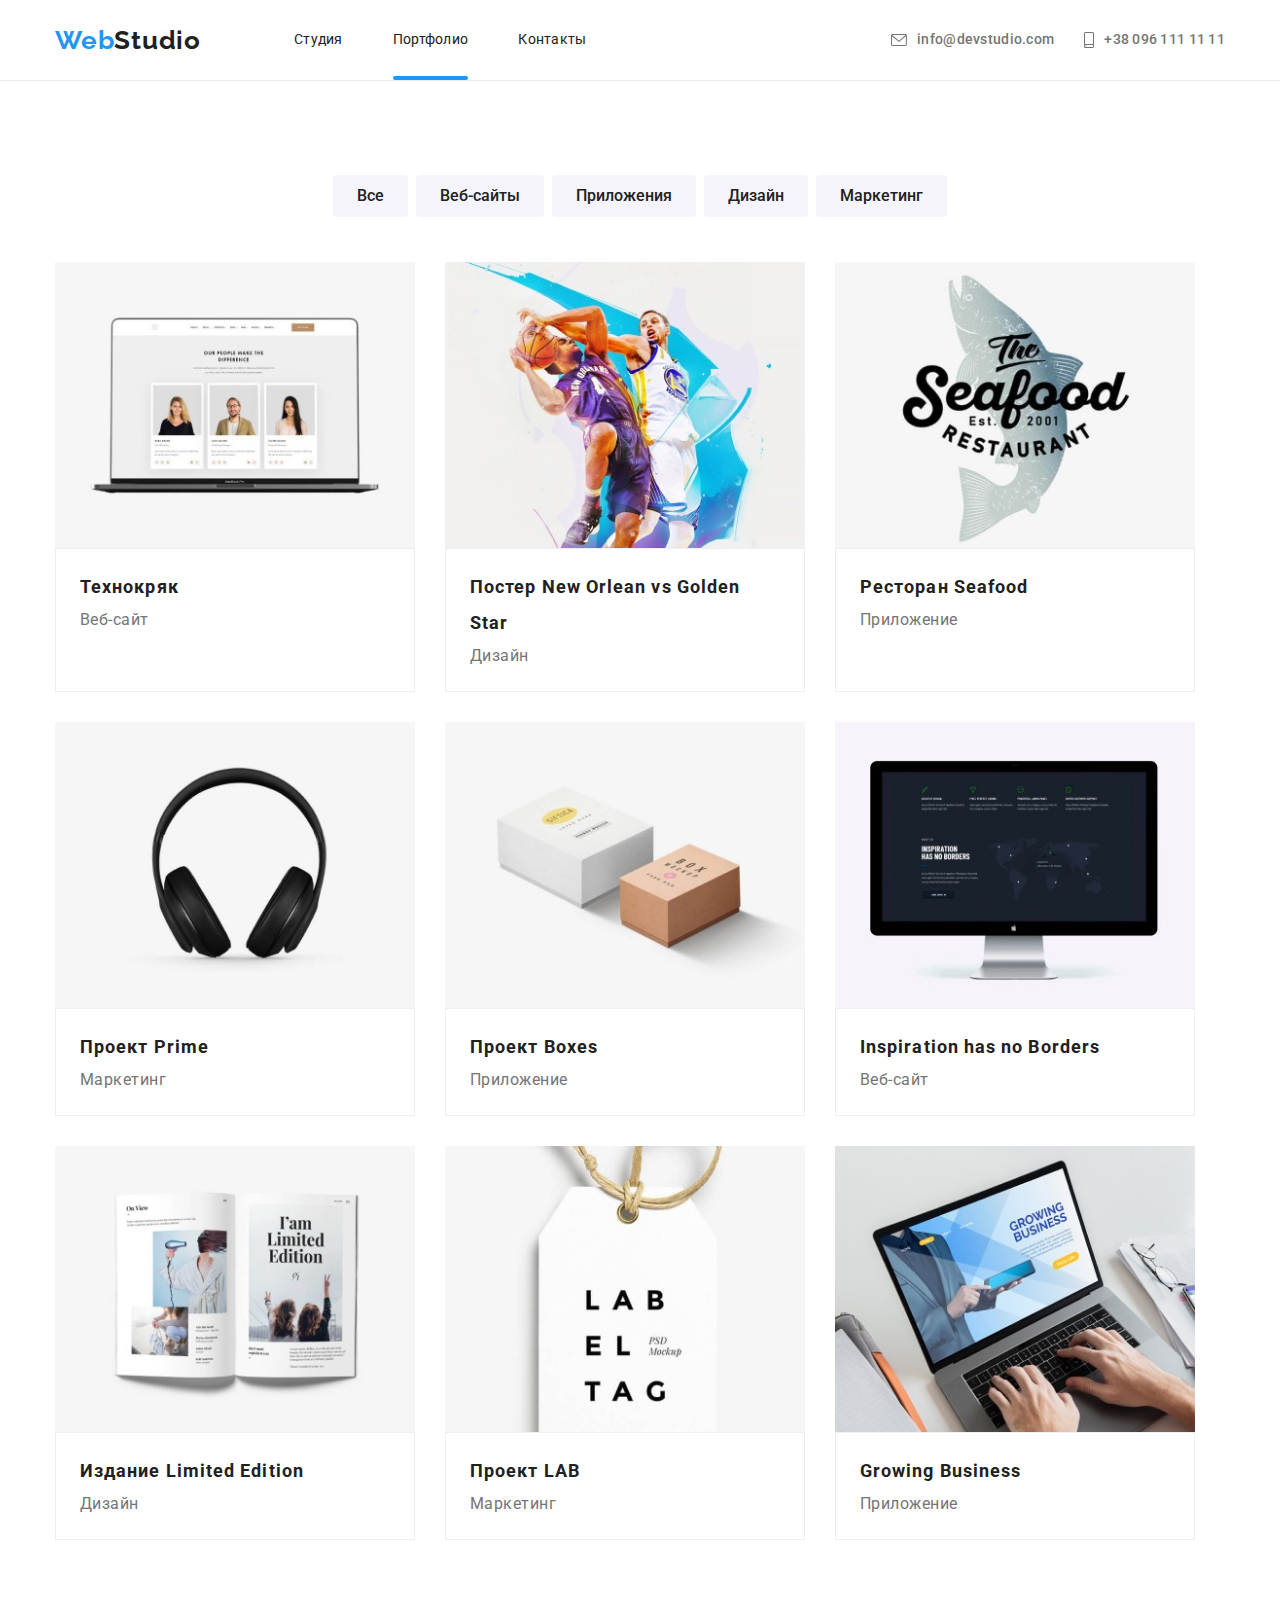
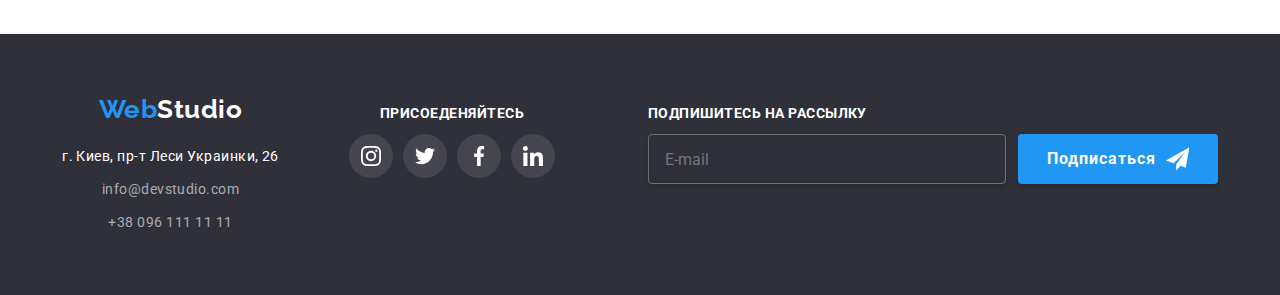
==== commit 03117919: "Адаптивная графика" ====
--- a/portfolio.html
+++ b/portfolio.html
@@ -90,12 +90,36 @@
             <li class="portfolio__item">
               <a href="" class="portfolio__link link">
                 <div class="thumb">
-                  <img
-                    class="thumb-img"
-                    src="./images/portfolio/img.project-1.jpg"
-                    alt="веб-сайт"
-                    width="370"
-                  />
+                  <picture>
+                    <source
+                      media="(min-width: 1200px)"
+                      srcset="
+                        ./images/portfolio/img-project-1_desktop@1x.jpg 1x,
+                        ./images/portfolio/img-project-1_desktop@2x.jpg 2x
+                      "
+                    />
+                    <source
+                      media="(min-width: 768px)"
+                      srcset="
+                        ./images/portfolio/img-project-1_tablet@1x.jpg 1x,
+                        ./images/portfolio/img-project-1_tablet@2x.jpg 2x
+                      "
+                    />
+                    <source
+                      media="(max-width: 767px)"
+                      srcset="
+                        ./images/portfolio/img-project-1_mobile@1x.jpg 1x,
+                        ./images/portfolio/img-project-1_mobile@2x.jpg 2x
+                      "
+                    />
+                    <img
+                      class="thumb-img img"
+                      src="./images/portfolio/img-project-1_mobile@1x.jpg"
+                      alt="проект веб-сайта"
+                      width="450"
+                      height="404"
+                    />
+                  </picture>
                   <p class="thumb-text">
                     Ресурс предлагает комплексные предложения с разным уровнем функционала и
                     сервисов. Все это позволит посетителю получить исчерпывающие сведения о компании
@@ -111,12 +135,36 @@
             <li class="portfolio__item">
               <a href="" class="portfolio__link link">
                 <div class="thumb">
-                  <img
-                    class="thumb-img"
-                    src="./images/portfolio/img.project-2.jpg"
-                    alt="постер с двумя баскетболистами в прыжке"
-                    width="370"
-                  />
+                  <picture>
+                    <source
+                      media="(min-width: 1200px)"
+                      srcset="
+                        ./images/portfolio/img-project-2_desktop@1x.jpg 1x,
+                        ./images/portfolio/img-project-2_desktop@2x.jpg 2x
+                      "
+                    />
+                    <source
+                      media="(min-width: 768px)"
+                      srcset="
+                        ./images/portfolio/img-project-2_tablet@1x.jpg 1x,
+                        ./images/portfolio/img-project-2_tablet@2x.jpg 2x
+                      "
+                    />
+                    <source
+                      media="(max-width: 767px)"
+                      srcset="
+                        ./images/portfolio/img-project-2_mobile@1x.jpg 1x,
+                        ./images/portfolio/img-project-2_mobile@2x.jpg 2x
+                      "
+                    />
+                    <img
+                      class="thumb-img img"
+                      src="./images/portfolio/img-project-2_mobile@1x.jpg"
+                      alt="Постер New Orlean vs Golden Star"
+                      width="450"
+                      height="404"
+                    />
+                  </picture>
                   <p class="thumb-text">
                     Ресурс предлагает комплексные предложения с разным уровнем функционала и
                     сервисов. Все это позволит посетителю получить исчерпывающие сведения о компании
@@ -132,12 +180,36 @@
             <li class="portfolio__item">
               <a href="" class="portfolio__link link">
                 <div class="thumb">
-                  <img
-                    class="thumb-img"
-                    src="./images/portfolio/img.project-3.jpg"
-                    alt="логотип ресторана морепродукты"
-                    width="370"
-                  />
+                  <picture>
+                    <source
+                      media="(min-width: 1200px)"
+                      srcset="
+                        ./images/portfolio/img-project-3_desktop@1x.jpg 1x,
+                        ./images/portfolio/img-project-3_desktop@2x.jpg 2x
+                      "
+                    />
+                    <source
+                      media="(min-width: 768px)"
+                      srcset="
+                        ./images/portfolio/img-project-3_tablet@1x.jpg 1x,
+                        ./images/portfolio/img-project-3_tablet@2x.jpg 2x
+                      "
+                    />
+                    <source
+                      media="(max-width: 767px)"
+                      srcset="
+                        ./images/portfolio/img-project-3_mobile@1x.jpg 1x,
+                        ./images/portfolio/img-project-3_mobile@2x.jpg 2x
+                      "
+                    />
+                    <img
+                      class="thumb-img img"
+                      src="./images/portfolio/img-project-3_mobile@1x.jpg"
+                      alt="логотип ресторана морепродукты"
+                      width="450"
+                      height="404"
+                    />
+                  </picture>
                   <p class="thumb-text">
                     Ресурс предлагает комплексные предложения с разным уровнем функционала и
                     сервисов. Все это позволит посетителю получить исчерпывающие сведения о компании
@@ -153,12 +225,37 @@
             <li class="portfolio__item">
               <a href="" class="portfolio__link link">
                 <div class="thumb">
-                  <img
-                    class="thumb-img"
-                    src="./images/portfolio/img.project-4.jpg"
-                    alt="наушники"
-                    width="370"
-                  />
+                  <picture>
+                    <source
+                      media="(min-width: 1200px)"
+                      srcset="
+                        ./images/portfolio/img-project-4_desktop@1x.jpg 1x,
+                        ./images/portfolio/img-project-4_desktop@2x.jpg 2x
+                      "
+                    />
+                    <source
+                      media="(min-width: 768px)"
+                      srcset="
+                        ./images/portfolio/img-project-4_tablet@1x.jpg 1x,
+                        ./images/portfolio/img-project-4_tablet@2x.jpg 2x
+                      "
+                    />
+                    <source
+                      media="(max-width: 767px)"
+                      srcset="
+                        ./images/portfolio/img-project-4_mobile@1x.jpg 1x,
+                        ./images/portfolio/img-project-4_mobile@2x.jpg 2x
+                      "
+                    />
+                    <img
+                      class="thumb-img img"
+                      src="./images/portfolio/img-project-4_mobile@1x.jpg"
+                      alt="наушники"
+                      width="450"
+                      height="404"
+                    />
+                  </picture>
+
                   <p class="thumb-text">
                     Ресурс предлагает комплексные предложения с разным уровнем функционала и
                     сервисов. Все это позволит посетителю получить исчерпывающие сведения о компании
@@ -174,12 +271,36 @@
             <li class="portfolio__item">
               <a href="" class="portfolio__link link">
                 <div class="thumb">
-                  <img
-                    class="thumb-img"
-                    src="./images/portfolio/img.project-5.jpg"
-                    alt="две картонные коробочки"
-                    width="370"
-                  />
+                  <picture>
+                    <source
+                      media="(min-width: 1200px)"
+                      srcset="
+                        ./images/portfolio/img-project-5_desktop@1x.jpg 1x,
+                        ./images/portfolio/img-project-5_desktop@2x.jpg 2x
+                      "
+                    />
+                    <source
+                      media="(min-width: 768px)"
+                      srcset="
+                        ./images/portfolio/img-project-5_tablet@1x.jpg 1x,
+                        ./images/portfolio/img-project-5_tablet@2x.jpg 2x
+                      "
+                    />
+                    <source
+                      media="(max-width: 767px)"
+                      srcset="
+                        ./images/portfolio/img-project-5_mobile@1x.jpg 1x,
+                        ./images/portfolio/img-project-5_mobile@2x.jpg 2x
+                      "
+                    />
+                    <img
+                      class="thumb-img img"
+                      src="./images/portfolio/img-project-5_mobile@1x.jpg"
+                      alt="две картонные коробочки"
+                      width="450"
+                      height="404"
+                    />
+                  </picture>
                   <p class="thumb-text">
                     Ресурс предлагает комплексные предложения с разным уровнем функционала и
                     сервисов. Все это позволит посетителю получить исчерпывающие сведения о компании
@@ -195,12 +316,37 @@
             <li class="portfolio__item">
               <a href="" class="portfolio__link link">
                 <div class="thumb">
-                  <img
-                    class="thumb-img"
-                    src="./images/portfolio/img.project-6.jpg"
-                    alt="монитор с изображением сайта по веб-дизайну"
-                    width="370"
-                  />
+                  <picture>
+                    <source
+                      media="(min-width: 1200px)"
+                      srcset="
+                        ./images/portfolio/img-project-6_desktop@1x.jpg 1x,
+                        ./images/portfolio/img-project-6_desktop@2x.jpg 2x
+                      "
+                    />
+                    <source
+                      media="(min-width: 768px)"
+                      srcset="
+                        ./images/portfolio/img-project-6_tablet@1x.jpg 1x,
+                        ./images/portfolio/img-project-6_tablet@2x.jpg 2x
+                      "
+                    />
+                    <source
+                      media="(max-width: 767px)"
+                      srcset="
+                        ./images/portfolio/img-project-6_mobile@1x.jpg 1x,
+                        ./images/portfolio/img-project-6_mobile@2x.jpg 2x
+                      "
+                    />
+                    <img
+                      class="thumb-img img"
+                      src="./images/portfolio/img-project-6_mobile@1x.jpg"
+                      alt="монитор с изображением сайта по веб-дизайну"
+                      width="450"
+                      height="404"
+                    />
+                  </picture>
+
                   <p class="thumb-text">
                     Ресурс предлагает комплексные предложения с разным уровнем функционала и
                     сервисов. Все это позволит посетителю получить исчерпывающие сведения о компании
@@ -216,12 +362,37 @@
             <li class="portfolio__item">
               <a href="" class="portfolio__link link">
                 <div class="thumb">
-                  <img
-                    class="thumb-img"
-                    src="./images/portfolio/img.project-7.jpg"
-                    alt="разворот журнала"
-                    width="370"
-                  />
+                  <picture>
+                    <source
+                      media="(min-width: 1200px)"
+                      srcset="
+                        ./images/portfolio/img-project-7_desktop@1x.jpg 1x,
+                        ./images/portfolio/img-project-7_desktop@2x.jpg 2x
+                      "
+                    />
+                    <source
+                      media="(min-width: 768px)"
+                      srcset="
+                        ./images/portfolio/img-project-7_tablet@1x.jpg 1x,
+                        ./images/portfolio/img-project-7_tablet@2x.jpg 2x
+                      "
+                    />
+                    <source
+                      media="(max-width: 767px)"
+                      srcset="
+                        ./images/portfolio/img-project-7_mobile@1x.jpg 1x,
+                        ./images/portfolio/img-project-7_mobile@2x.jpg 2x
+                      "
+                    />
+                    <img
+                      class="thumb-img img"
+                      src="./images/portfolio/img-project-7_mobile@1x.jpg"
+                      alt="разворот журнала"
+                      width="450"
+                      height="404"
+                    />
+                  </picture>
+
                   <p class="thumb-text">
                     Ресурс предлагает комплексные предложения с разным уровнем функционала и
                     сервисов. Все это позволит посетителю получить исчерпывающие сведения о компании
@@ -237,12 +408,36 @@
             <li class="portfolio__item">
               <a href="" class="portfolio__link link">
                 <div class="thumb">
-                  <img
-                    class="thumb-img"
-                    src="./images/portfolio/img.project-8.jpg"
-                    alt="шаблон бирки для одежды"
-                    width="370"
-                  />
+                  <picture>
+                    <source
+                      media="(min-width: 1200px)"
+                      srcset="
+                        ./images/portfolio/img-project-8_desktop@1x.jpg 1x,
+                        ./images/portfolio/img-project-8_desktop@2x.jpg 2x
+                      "
+                    />
+                    <source
+                      media="(min-width: 768px)"
+                      srcset="
+                        ./images/portfolio/img-project-8_tablet@1x.jpg 1x,
+                        ./images/portfolio/img-project-8_tablet@2x.jpg 2x
+                      "
+                    />
+                    <source
+                      media="(max-width: 767px)"
+                      srcset="
+                        ./images/portfolio/img-project-8_mobile@1x.jpg 1x,
+                        ./images/portfolio/img-project-8_mobile@2x.jpg 2x
+                      "
+                    />
+                    <img
+                      class="thumb-img img"
+                      src="./images/portfolio/img-project-8_mobile@1x.jpg"
+                      alt="шаблон бирки для одежды"
+                      width="450"
+                      height="404"
+                    />
+                  </picture>
                   <p class="thumb-text">
                     Ресурс предлагает комплексные предложения с разным уровнем функционала и
                     сервисов. Все это позволит посетителю получить исчерпывающие сведения о компании
@@ -258,12 +453,36 @@
             <li class="portfolio__item">
               <a href="" class="portfolio__link link">
                 <div class="thumb">
-                  <img
-                    class="thumb-img"
-                    src="./images/portfolio/img.project-9.jpg"
-                    alt="человек ознакомливается в ноутбуке с приложением по бизнесу"
-                    width="370"
-                  />
+                  <picture>
+                    <source
+                      media="(min-width: 1200px)"
+                      srcset="
+                        ./images/portfolio/img-project-9_desktop@1x.jpg 1x,
+                        ./images/portfolio/img-project-9_desktop@2x.jpg 2x
+                      "
+                    />
+                    <source
+                      media="(min-width: 768px)"
+                      srcset="
+                        ./images/portfolio/img-project-9_tablet@1x.jpg 1x,
+                        ./images/portfolio/img-project-9_tablet@2x.jpg 2x
+                      "
+                    />
+                    <source
+                      media="(max-width: 767px)"
+                      srcset="
+                        ./images/portfolio/img-project-9_mobile@1x.jpg 1x,
+                        ./images/portfolio/img-project-9_mobile@2x.jpg 2x
+                      "
+                    />
+                    <img
+                      class="thumb-img img"
+                      src="./images/portfolio/img-project-9_mobile@1x.jpg"
+                      alt="человек ознакомливается в ноутбуке с приложением по бизнесу"
+                      width="450"
+                      height="404"
+                    />
+                  </picture>
                   <p class="thumb-text">
                     Ресурс предлагает комплексные предложения с разным уровнем функционала и
                     сервисов. Все это позволит посетителю получить исчерпывающие сведения о компании
@@ -464,7 +683,6 @@
         </ul>
       </div>
     </div>
-    <script src="./js/modal.js"></script>
     <script src="./js/mobile-menu.js"></script>
   </body>
 </html>
--- a/css/main.min.css
+++ b/css/main.min.css
@@ -1 +1 @@
-body{color:var(--primary-text-color);background-color:var(--primary-white-color);font-family:Roboto,sans-serif;letter-spacing:.03em}.container{width:100%;padding-left:15px;padding-right:15px;margin-left:auto;margin-right:auto}@media screen and (min-width: 480px){.container{width:480px}}@media screen and (min-width: 768px){.container{width:768px}}@media screen and (min-width: 1200px){.container{width:1200px}}.section{padding-top:60px;padding-bottom:60px}@media screen and (min-width: 1200px){.section{padding-top:94px;padding-bottom:94px}}.section-title{color:var(--primary-text-color);font-size:36px;line-height:1.16px;text-align:center;margin-top:0px;margin-bottom:30px}@media screen and (min-width: 1200px){.section-title{font-size:36px;line-height:1.17;margin-bottom:50px}}.img{display:block;max-width:100%;height:auto}footer{background-color:var(--footer-bg-color)}.list{list-style:none;padding:0px;margin:0px}.link{text-decoration:none}.header{padding:10px 0}@media screen and (min-width: 768px){.header{padding:0}}.header__main-nav{display:-webkit-box;display:-ms-flexbox;display:flex;-webkit-box-align:center;-ms-flex-align:center;align-items:center}.header__nav{display:none}@media screen and (min-width: 768px){.header__nav{display:-webkit-box;display:-ms-flexbox;display:flex;-webkit-box-align:center;-ms-flex-align:center;align-items:center}}.header__nav-item:not(:last-child){margin-right:50px}.header__nav-link{font-size:14px;line-height:1.14;letter-spacing:.02em;text-decoration:none;color:var(--primary-text-color);display:block;padding:32px 0px;-webkit-transition:color 250ms cubic-bezier(0.4, 0, 0.2, 1);transition:color 250ms cubic-bezier(0.4, 0, 0.2, 1)}.header__nav-link:hover,.header__nav-link:focus{color:var(--accent-color)}.header__nav-link--current{position:relative}.header__nav-link--current::after{position:absolute;content:"";display:block;width:100%;height:4px;border-radius:2px;background-color:var(--accent-color);bottom:0px;left:0px}.header__contact{display:none}@media screen and (min-width: 768px){.header__contact{display:-webkit-box;display:-ms-flexbox;display:flex;-webkit-box-orient:vertical;-webkit-box-direction:normal;-ms-flex-direction:column;flex-direction:column;margin-left:auto}}.header__contact-item:not(:last-child){margin-bottom:10px}@media screen and (min-width: 1200px){.header__contact{-webkit-box-orient:horizontal;-webkit-box-direction:normal;-ms-flex-direction:row;flex-direction:row}.header__contact-item:not(:last-child){margin-bottom:0;margin-right:30px}}@media screen and (min-width: 768px){.header__contact-mail,.header__contact-tel{display:-webkit-box;display:-ms-flexbox;display:flex;-webkit-box-align:center;-ms-flex-align:center;align-items:center;color:var(--text-color);font-style:normal;font-weight:500;font-size:14px;line-height:1.14;letter-spacing:.02em;fill:currentColor;-webkit-transition:color 250ms cubic-bezier(0.4, 0, 0.2, 1);transition:color 250ms cubic-bezier(0.4, 0, 0.2, 1)}}@media screen and (min-width: 1200px){.header__contact-mail,.header__contact-tel{padding:32px 0px}}.header__contact-link:hover,.header__contact-link:focus{color:var(--accent-color)}@media screen and (min-width: 768px){.header__contact-icon{display:-webkit-inline-box;display:-ms-inline-flexbox;display:inline-flex;margin-right:8px}}@media screen and (min-width: 1200px){.header__contact-icon{margin-right:10px}}.hero-section{background-image:-webkit-gradient(linear, left top, right top, from(rgba(47, 48, 58, 0.4)), to(rgba(47, 48, 58, 0.4))),url("../images/hero/hero.png");background-image:linear-gradient(to right, rgba(47, 48, 58, 0.4), rgba(47, 48, 58, 0.4)),url("../images/hero/hero.png");background-color:var(--social-icon-color);background-repeat:no-repeat;background-size:cover;background-position:center;max-width:480px;margin-left:auto;margin-right:auto;display:-webkit-box;display:-ms-flexbox;display:flex;-webkit-box-pack:center;-ms-flex-pack:center;justify-content:center;text-align:center;padding:200px 0px}@media screen and (min-width: 768px){.hero-section{max-width:768px}}@media screen and (min-width: 1200px){.hero-section{max-width:1600px}}.hero-section__title{color:var(--primary-white-color);font-weight:900;font-size:26px;line-height:1.6;letter-spacing:.06em;text-transform:uppercase;margin-top:0px;margin-bottom:30px}@media screen and (min-width: 1200px){.hero-section__title{font-size:44px;line-height:1.36}}.hero-section__btn{font-family:inherit;font-weight:700;font-size:16px;line-height:1.88;letter-spacing:.06em;color:var(--primary-white-color);background-color:var(--accent-color);cursor:pointer;min-width:200px;min-height:50px;-webkit-box-shadow:var(--shadow-hero-btn);box-shadow:var(--shadow-hero-btn);border-radius:4px;border-color:rgba(0,0,0,0)}.hero-section__btn:hover,.hero-section__btn:focus{background-color:var(--accent-btn-bg)}.features__list{display:block}@media screen and (min-width: 768px){.features__list{display:-webkit-box;display:-ms-flexbox;display:flex;-webkit-box-pack:center;-ms-flex-pack:center;justify-content:center;-ms-flex-wrap:wrap;flex-wrap:wrap;gap:30px}}.features__wrap{display:-webkit-box;display:-ms-flexbox;display:flex;-webkit-box-pack:center;-ms-flex-pack:center;justify-content:center;-webkit-box-align:center;-ms-flex-align:center;align-items:center;height:120px;background-color:var(--filter-btn-bg-color);border-radius:4px;margin-bottom:30px}@media screen and (min-width: 768px){.features__item{-ms-flex-preferred-size:calc((100% - 60px)/2);flex-basis:calc((100% - 60px)/2)}}@media screen and (min-width: 1200px){.features__item{-ms-flex-preferred-size:calc((100% - 120px)/4);flex-basis:calc((100% - 120px)/4)}}.features__subtitle{text-align:center;font-size:14px;line-height:1.14;text-transform:uppercase;margin-top:0px;margin-bottom:10px}@media screen and (min-width: 768px){.features__subtitle{text-align:left}}.features__text{color:var(--text-color);font-size:14px;line-height:1.71;margin-top:0px;margin-bottom:0px}.works{display:none}@media screen and (min-width: 1200px){.works{display:-webkit-box;display:-ms-flexbox;display:flex;margin-top:-94px}}.works__list{display:-webkit-box;display:-ms-flexbox;display:flex}.works__item:not(:last-child){margin-right:30px}.works__item{position:relative}.works__img{display:block}.works__descr{position:absolute;display:-webkit-box;display:-ms-flexbox;display:flex;-webkit-box-align:center;-ms-flex-align:center;align-items:center;-webkit-box-pack:center;-ms-flex-pack:center;justify-content:center;width:100%;height:70px;right:0;bottom:0;background:rgba(47,48,58,.8)}.works__text{font-weight:700;font-size:14px;line-height:1.14;text-transform:uppercase;color:var(--primary-white-color);margin:0;padding:0}.teams{display:block;background-color:var(--filter-btn-bg-color)}.teams__list{display:-webkit-box;display:-ms-flexbox;display:flex;-webkit-box-orient:vertical;-webkit-box-direction:normal;-ms-flex-direction:column;flex-direction:column;gap:30px;text-align:center}@media screen and (min-width: 768px){.teams__list{-webkit-box-pack:center;-ms-flex-pack:center;justify-content:center;-webkit-box-orient:horizontal;-webkit-box-direction:normal;-ms-flex-direction:row;flex-direction:row;-ms-flex-wrap:wrap;flex-wrap:wrap}}@media screen and (min-width: 1200px){.teams__list{-ms-flex-wrap:nowrap;flex-wrap:nowrap}}.teams__wrap{padding:24px 0}@media screen and (min-width: 1200px){.teams__wrap{padding:30px 0}}.teams__item{background-color:var(--primary-white-color);-webkit-box-shadow:var(--shadow-team-container);box-shadow:var(--shadow-team-container);border-radius:0px 0px 4px 4px}@media screen and (min-width: 768px){.teams__item{-ms-flex-preferred-size:calc((100% - 60px)/2);flex-basis:calc((100% - 60px)/2)}}@media screen and (min-width: 1200px){.teams__item{-ms-flex-preferred-size:calc((100% - 120px)/4);flex-basis:calc((100% - 120px)/4)}}.teams__img{-o-object-fit:contain;object-fit:contain}@media screen and (min-width: 768px){.teams__img{width:354px}}@media screen and (min-width: 1200px){.teams__img{width:270px}}.teams__name{font-weight:500;font-style:normal;font-size:16px;line-height:1.19;padding-bottom:10px;margin-top:0px;margin-bottom:0px}.teams__text{color:var(--text-color);font-weight:400;font-style:normal;font-size:16px;line-height:1.19;padding-bottom:16px;margin-top:0px;margin-bottom:0px}.teams__socials-list{display:-webkit-box;display:-ms-flexbox;display:flex;-webkit-box-pack:center;-ms-flex-pack:center;justify-content:center;-webkit-box-align:center;-ms-flex-align:center;align-items:center;gap:10px}.teams__link{display:-webkit-inline-box;display:-ms-inline-flexbox;display:inline-flex;fill:var(--icon-color);width:44px;height:44px;padding:12px;border-radius:50%;-webkit-transition:fill 250ms cubic-bezier(0.4, 0, 0.2, 1);transition:fill 250ms cubic-bezier(0.4, 0, 0.2, 1);-webkit-transition:background-color 250ms cubic-bezier(0.4, 0, 0.2, 1);transition:background-color 250ms cubic-bezier(0.4, 0, 0.2, 1)}.teams__link:hover,.teams__link:focus{fill:var(--section-team-color);background-color:var(--accent-color)}.customers__list{display:-webkit-box;display:-ms-flexbox;display:flex;-webkit-box-pack:center;-ms-flex-pack:center;justify-content:center;-ms-flex-wrap:wrap;flex-wrap:wrap;-webkit-box-align:center;-ms-flex-align:center;align-items:center;gap:30px}.customers__item{-ms-flex-preferred-size:calc((100% - 60px)/2);flex-basis:calc((100% - 60px)/2)}@media screen and (min-width: 768px){.customers__item{-ms-flex-preferred-size:calc((100% - 90px)/3);flex-basis:calc((100% - 90px)/3)}}@media screen and (min-width: 1200px){.customers__item{-ms-flex-preferred-size:calc((100% - 180px)/6);flex-basis:calc((100% - 180px)/6)}}.customers__link{display:-webkit-box;display:-ms-flexbox;display:flex;-webkit-box-pack:center;-ms-flex-pack:center;justify-content:center;-webkit-box-align:center;-ms-flex-align:center;align-items:center;max-width:210px;height:92px;border:1px solid var(--icon-color);border-radius:4px;cursor:pointer;-webkit-transition:border 250ms cubic-bezier(0.4, 0, 0.2, 1);transition:border 250ms cubic-bezier(0.4, 0, 0.2, 1)}.customers__link:hover,.customers__link:focus{border-color:var(--accent-color)}.customers__icon{fill:var(--icon-color);-webkit-transition:fill 250ms cubic-bezier(0.4, 0, 0.2, 1);transition:fill 250ms cubic-bezier(0.4, 0, 0.2, 1)}.customers__link:hover .customers__icon,.customers__link:focus .customers__icon{fill:var(--accent-color)}.footer{display:-webkit-box;display:-ms-flexbox;display:flex;-webkit-box-orient:vertical;-webkit-box-direction:normal;-ms-flex-direction:column;flex-direction:column;padding:60px 0}@media screen and (min-width: 768px){.footer{-webkit-box-pack:center;-ms-flex-pack:center;justify-content:center;-ms-flex-wrap:wrap;flex-wrap:wrap;-webkit-box-orient:horizontal;-webkit-box-direction:normal;-ms-flex-direction:row;flex-direction:row;padding-bottom:60px}}@media screen and (min-width: 1200px){.footer{-webkit-box-align:baseline;-ms-flex-align:baseline;align-items:baseline}}.footer__box{margin-bottom:60px}@media screen and (min-width: 768px){.footer__box{display:-webkit-box;display:-ms-flexbox;display:flex;-webkit-box-align:baseline;-ms-flex-align:baseline;align-items:baseline}}@media screen and (min-width: 1200px){.footer__box{margin-bottom:0;margin-right:93px}}.footer__contacs{display:-webkit-box;display:-ms-flexbox;display:flex;-webkit-box-orient:vertical;-webkit-box-direction:normal;-ms-flex-direction:column;flex-direction:column;-webkit-box-align:center;-ms-flex-align:center;align-items:center;margin-bottom:60px}@media screen and (min-width: 768px){.footer__contacs{margin-right:165px;margin-bottom:0}}@media screen and (min-width: 1200px){.footer__contacs{margin-right:70px}}.footer__address{display:-webkit-box;display:-ms-flexbox;display:flex;-webkit-box-orient:vertical;-webkit-box-direction:normal;-ms-flex-direction:column;flex-direction:column;-webkit-box-align:center;-ms-flex-align:center;align-items:center;font-style:normal;font-weight:400;font-size:14px;line-height:1.71}.footer__address-link{color:var(--primary-white-color)}.footer__address-mail,.footer__address-tel{color:var(--primary-footer-tel)}.footer__address-mail:hover,.footer__address-mail:focus{color:var(--accent-color)}.footer__address-tel:hover,.footer__address-tel:focus{color:var(--accent-color)}.footer__address-item:not(:last-child){margin-bottom:8px}@media screen and (min-width: 1200px){.footer__address-item:not(:last-child){margin-bottom:9px}}.footer__address-item{font-style:normal}.footer-socials{display:-webkit-box;display:-ms-flexbox;display:flex;-webkit-box-orient:vertical;-webkit-box-direction:normal;-ms-flex-direction:column;flex-direction:column;-webkit-box-align:center;-ms-flex-align:center;align-items:center}.footer-socials__text{font-weight:700;font-size:14px;line-height:1.14px;text-transform:uppercase;color:var(--primary-white-color);margin:0 0 20px}.footer-socials-list{display:-webkit-box;display:-ms-flexbox;display:flex;-webkit-box-pack:center;-ms-flex-pack:center;justify-content:center;-webkit-box-align:center;-ms-flex-align:center;align-items:center;gap:10px}.footer-socials__link{display:-webkit-inline-box;display:-ms-inline-flexbox;display:inline-flex;fill:var(--primary-white-color);width:44px;height:44px;padding:12px;border-radius:50%;background-color:var(--footer-icon-bg);-webkit-transition:fill 250ms cubic-bezier(0.4, 0, 0.2, 1);transition:fill 250ms cubic-bezier(0.4, 0, 0.2, 1);-webkit-transition:background-color 250ms cubic-bezier(0.4, 0, 0.2, 1);transition:background-color 250ms cubic-bezier(0.4, 0, 0.2, 1)}.footer-socials__link:hover,.footer-socials__link:focus{fill:var(--section-team-color);background-color:var(--accent-color);-webkit-box-shadow:var(--shadow-footer-icon);box-shadow:var(--shadow-footer-icon)}@media screen and (min-height: 1200px){.footer__subscribe{margin-left:93px}}.footer__subscribe-text{font-weight:700;font-size:14px;line-height:1.14px;text-align:center;text-transform:uppercase;color:var(--primary-white-color);margin:0 0 20px}@media screen and (min-width: 1200px){.footer__subscribe-text{text-align:left}}.footer__form{display:-webkit-box;display:-ms-flexbox;display:flex;-webkit-box-orient:vertical;-webkit-box-direction:normal;-ms-flex-direction:column;flex-direction:column;-webkit-box-align:center;-ms-flex-align:center;align-items:center}@media screen and (min-width: 1200px){.footer__form{-webkit-box-orient:horizontal;-webkit-box-direction:normal;-ms-flex-direction:row;flex-direction:row}}.footer__form-email{display:-webkit-box;display:-ms-flexbox;display:flex;-webkit-box-align:center;-ms-flex-align:center;align-items:center;width:450px;height:50px;font-size:16px;line-height:1.25;padding:15px 16px;margin-bottom:20px;color:rgba(255,255,255,.6);background-color:inherit;border:1px solid rgba(255,255,255,.3);-webkit-box-shadow:0px 4px 4px rgba(0,0,0,.15);box-shadow:0px 4px 4px rgba(0,0,0,.15);border-radius:4px;outline:none}@media screen and (min-width: 1200px){.footer__form-email{width:358px;margin-bottom:0;margin-right:12px}}.footer__form-btn{display:-webkit-inline-box;display:-ms-inline-flexbox;display:inline-flex;-webkit-box-align:center;-ms-flex-align:center;align-items:center;text-align:center;position:relative;width:200px;height:50px;font-weight:700;font-size:16px;line-height:1.88;letter-spacing:.06em;padding:10px 29px;border:none;color:var(--primary-white-color);background-color:var(--accent-color);-webkit-box-shadow:0px 4px 4px rgba(0,0,0,.15);box-shadow:0px 4px 4px rgba(0,0,0,.15);border-radius:4px}.footer__form-icon{width:24px;height:24px;margin-left:10px;fill:var(--primary-white-color)}.portfolio__list{display:block}@media screen and (min-width: 768px){.portfolio__list{display:-webkit-box;display:-ms-flexbox;display:flex;-webkit-box-pack:center;-ms-flex-pack:center;justify-content:center;-ms-flex-wrap:wrap;flex-wrap:wrap;gap:30px}}@media screen and (min-width: 768px){.portfolio__list{-webkit-box-pack:start;-ms-flex-pack:start;justify-content:start}}@media screen and (min-width: 768px){.portfolio__item{-ms-flex-preferred-size:calc((100% - 60px)/2);flex-basis:calc((100% - 60px)/2)}}@media screen and (min-width: 1200px){.portfolio__item{-ms-flex-preferred-size:calc((100% - 90px)/3);flex-basis:calc((100% - 90px)/3)}}.portfolio__item:hover{-webkit-box-shadow:0px 1px 1px rgba(0,0,0,.12),0px 4px 4px rgba(0,0,0,.06),1px 4px 6px rgba(0,0,0,.16);box-shadow:0px 1px 1px rgba(0,0,0,.12),0px 4px 4px rgba(0,0,0,.06),1px 4px 6px rgba(0,0,0,.16);-webkit-transition:-webkit-box-shadow 250ms cubic-bezier(0.4, 0, 0.2, 1);transition:-webkit-box-shadow 250ms cubic-bezier(0.4, 0, 0.2, 1);transition:box-shadow 250ms cubic-bezier(0.4, 0, 0.2, 1);transition:box-shadow 250ms cubic-bezier(0.4, 0, 0.2, 1), -webkit-box-shadow 250ms cubic-bezier(0.4, 0, 0.2, 1)}.portfolio__link{display:-webkit-box;display:-ms-flexbox;display:flex;height:100%;-webkit-box-orient:vertical;-webkit-box-direction:normal;-ms-flex-direction:column;flex-direction:column}.thumb{position:relative;overflow:hidden}.thumb-img{display:block;max-width:100%}@media screen and (min-width: 768px){.thumb-img{width:354px}}@media screen and (min-width: 1200px){.thumb-img{width:370px}}.thumb:hover .thumb-text{-webkit-transform:translateY(0);transform:translateY(0)}.thumb-text{position:absolute;bottom:0;width:100%;background-color:var(--accent-card-color);padding:63px 24px;font-size:18px;margin:0;color:var(--primary-white-color);line-height:1.56;-webkit-transform:translateY(101%);transform:translateY(101%);-webkit-transition:-webkit-transform 250ms cubic-bezier(0.4, 0, 0.2, 1);transition:-webkit-transform 250ms cubic-bezier(0.4, 0, 0.2, 1);transition:transform 250ms cubic-bezier(0.4, 0, 0.2, 1);transition:transform 250ms cubic-bezier(0.4, 0, 0.2, 1), -webkit-transform 250ms cubic-bezier(0.4, 0, 0.2, 1)}.description{border:1px solid var(--border-portfolio-item-color);padding:20px 24px;-webkit-box-flex:1;-ms-flex-positive:1;flex-grow:1}.description-title{color:var(--primary-text-color);font-style:normal;font-size:18px;line-height:2;letter-spacing:.06em;margin-bottom:4px;margin:0px}.description-text{color:var(--text-color);font-style:normal;font-weight:400;font-size:16px;line-height:1.88;margin:0px}.header__logo{font-family:Raleway,sans-serif;font-weight:700;font-size:24px;line-height:1.17;letter-spacing:.03em;text-decoration:none}@media screen and (min-width: 768px){.header__logo{margin-right:87px}}@media screen and (min-width: 1200px){.header__logo{font-size:26px;line-height:1.19;margin-right:93px}}.header__logo-icon{color:var(--accent-color)}.header__logo-text{color:var(--primary-text-color)}.footer__logo{font-family:Raleway,sans-serif;font-weight:700;font-size:26px;line-height:1.19;text-decoration:none;margin-bottom:20px}.footer__logo-icon{color:var(--accent-color)}.footer__logo-text{color:var(--primary-white-color)}.filter__list{display:-webkit-box;display:-ms-flexbox;display:flex;-ms-flex-wrap:wrap;flex-wrap:wrap;-webkit-box-pack:left;-ms-flex-pack:left;justify-content:left;margin-bottom:50px}@media screen and (min-width: 768px){.filter__list{-webkit-box-pack:center;-ms-flex-pack:center;justify-content:center;-ms-flex-wrap:nowrap;flex-wrap:nowrap;margin-bottom:30px}}.filter__item:not(:last-child){margin-right:8px;margin-bottom:15px}.filter__item{margin-bottom:15px}.filter__btn{font-family:inherit;color:var(--primary-text-color);background-color:var(--filter-btn-bg-color);font-weight:500;font-size:16px;line-height:1.62;cursor:pointer;border-radius:4px;border-color:rgba(0,0,0,0);padding:6px 22px;-webkit-transition:color 250ms cubic-bezier(0.4, 0, 0.2, 1);transition:color 250ms cubic-bezier(0.4, 0, 0.2, 1);-webkit-transition:background-color 250ms cubic-bezier(0.4, 0, 0.2, 1);transition:background-color 250ms cubic-bezier(0.4, 0, 0.2, 1)}.filter__btn:hover,.filter__btn:focus{color:var(--primary-white-color);background-color:var(--accent-color);-webkit-box-shadow:0px 3px 1px rgba(0,0,0,.1),0px 1px 2px rgba(0,0,0,.08),0px 2px 2px rgba(0,0,0,.12);box-shadow:0px 3px 1px rgba(0,0,0,.1),0px 1px 2px rgba(0,0,0,.08),0px 2px 2px rgba(0,0,0,.12)}.backdrop{position:fixed;top:0;left:0;width:100%;height:100%;padding:94px 15px 0;background-color:var(--modal-backdrop-color);opacity:1;z-index:100;-webkit-transition:opacity 250ms cubic-bezier(0.4, 0, 0.2, 1);transition:opacity 250ms cubic-bezier(0.4, 0, 0.2, 1)}.backdrop.is-hidden{opacity:0;visibility:hidden;pointer-events:none}.modal{display:-webkit-box;display:-ms-flexbox;display:flex;-webkit-box-orient:vertical;-webkit-box-direction:normal;-ms-flex-direction:column;flex-direction:column;-webkit-box-align:center;-ms-flex-align:center;align-items:center;position:absolute;top:50%;left:50%;width:100%;max-width:450px;border-radius:4px;padding:40px;background-color:var(--primary-white-color);-webkit-box-shadow:var(--shadow-modal-window);box-shadow:var(--shadow-modal-window);-webkit-transform:scale(1) translate(-50%, -50%) rotate(360deg);transform:scale(1) translate(-50%, -50%) rotate(360deg);-webkit-transition:-webkit-transform 250ms cubic-bezier(0.4, 0, 0.2, 1);transition:-webkit-transform 250ms cubic-bezier(0.4, 0, 0.2, 1);transition:transform 250ms cubic-bezier(0.4, 0, 0.2, 1);transition:transform 250ms cubic-bezier(0.4, 0, 0.2, 1), -webkit-transform 250ms cubic-bezier(0.4, 0, 0.2, 1)}@media screen and (min-width: 1200px){.modal{max-width:528px}}.modal__close-btn{position:absolute;top:0;right:0;display:-webkit-box;display:-ms-flexbox;display:flex;-webkit-box-pack:center;-ms-flex-pack:center;justify-content:center;-webkit-box-align:center;-ms-flex-align:center;align-items:center;width:30px;height:30px;margin-top:8px;margin-right:8px;border-radius:50px;cursor:pointer;fill:var(--primary-text-color);background-color:rgba(0,0,0,0);border:var(--modal-close-border-color);-webkit-transition:fill 250ms cubic-bezier(0.4, 0, 0.2, 1);transition:fill 250ms cubic-bezier(0.4, 0, 0.2, 1)}.modal__close-btn:hover,.modal__close-btn:focus{fill:var(--accent-color)}.modal__title{margin:0px 0px 12px 0px;padding:0;font-size:20px;line-height:1.15;text-align:center;letter-spacing:.03em;color:var(--primary-text-color)}.modal__form-label{display:block;position:relative}.modal__lable-title{display:block;margin-top:10px;font-size:12px;line-height:1.16;letter-spacing:.01em;color:#757575}.modal__input{padding-top:12px;padding-bottom:12px;padding-left:42px;margin-top:4px;width:100%;height:40px;cursor:pointer;outline:rgba(0,0,0,0);border-color:var(--footer-icon-bg);border:1px solid rgba(33,33,33,.2);border-radius:4px;-webkit-transition:border 250ms cubic-bezier(0.4, 0, 0.2, 1);transition:border 250ms cubic-bezier(0.4, 0, 0.2, 1)}.modal__input:hover,.modal__input:focus{border:1px solid var(--accent-color)}.modal__input-icon{position:absolute;display:inline-block;top:50%;left:0%;margin-left:12px;fill:var(--primary-text-color);-webkit-transition:fill 250ms cubic-bezier(0.4, 0, 0.2, 1);transition:fill 250ms cubic-bezier(0.4, 0, 0.2, 1)}.modal__input:hover+.modal__input-icon,.modal__input:focus+.modal__input-icon{fill:var(--accent-color)}.modal__form-feedback{width:100%;margin-bottom:20px}.modal__textarea::-webkit-input-placeholder{color:rgba(117,117,117,.5)}.modal__textarea::-moz-placeholder{color:rgba(117,117,117,.5)}.modal__textarea:-ms-input-placeholder{color:rgba(117,117,117,.5)}.modal__textarea::-ms-input-placeholder{color:rgba(117,117,117,.5)}.modal__textarea::placeholder{color:rgba(117,117,117,.5)}.modal__textarea{margin-top:4px;padding:12px 16px;width:100%;height:120px;font-size:14px;line-height:1.14;letter-spacing:.01em;outline:rgba(0,0,0,0);border:1px solid rgba(33,33,33,.2);border-radius:4px;resize:none;-webkit-transition:border 250ms cubic-bezier(0.4, 0, 0.2, 1);transition:border 250ms cubic-bezier(0.4, 0, 0.2, 1)}.modal__textarea:hover,.modal__textarea:focus{border:1px solid #2196f3}.modal__checkbox{display:-webkit-box;display:-ms-flexbox;display:flex;-webkit-box-pack:center;-ms-flex-pack:center;justify-content:center;-webkit-box-align:center;-ms-flex-align:center;align-items:center;width:100%;margin-top:20px;font-size:14px;line-height:1.71;letter-spacing:.03em}.modal__checkbox-input:checked+.modal__checkbox-img>.modal__checkbox-icon{fill:var(--primary-white-color)}.modal__checkbox-img{display:-webkit-inline-box;display:-ms-inline-flexbox;display:inline-flex;-webkit-box-align:center;-ms-flex-align:center;align-items:center;-webkit-box-pack:center;-ms-flex-pack:center;justify-content:center;width:16px;height:15px;border-radius:2px;outline:2px solid #212121;outline-offset:-2px;-webkit-transition:outline-color 250ms cubic-bezier(0.4, 0, 0.2, 1);transition:outline-color 250ms cubic-bezier(0.4, 0, 0.2, 1);-webkit-transition:background-color 250ms cubic-bezier(0.4, 0, 0.2, 1);transition:background-color 250ms cubic-bezier(0.4, 0, 0.2, 1)}.modal__checkbox-input:checked+.modal__checkbox-img{outline-color:var(--accent-color);background-color:var(--accent-color)}.modal__checkbox-icon{fill:rgba(0,0,0,0)}.modal__checkbox-text{margin-left:8px;font-size:14px;line-height:1.71;letter-spacing:.03em;color:var(--text-color)}.modal__user-agree{color:var(--accent-color)}.modal__btn{font-family:inherit;font-weight:700;font-size:16px;line-height:1.88;letter-spacing:.06em;color:var(--primary-white-color);background-color:var(--accent-color);cursor:pointer;width:200px;height:50px;margin-top:30px;-webkit-box-shadow:var(--shadow-hero-btn);box-shadow:var(--shadow-hero-btn);border-radius:4px;border-color:rgba(0,0,0,0)}.mobile__menu-btn{z-index:2;width:40px;height:40px;margin-left:auto;padding:0;display:-webkit-inline-box;display:-ms-inline-flexbox;display:inline-flex;-webkit-box-pack:center;-ms-flex-pack:center;justify-content:center;-webkit-box-align:center;-ms-flex-align:center;align-items:center;background-color:rgba(0,0,0,0);border:none;cursor:pointer}@media screen and (min-width: 768px){.mobile__menu-btn{display:none}}.mobile__menu-icon-menu{opacity:1;fill:var(--primary-text-color)}.mobile__menu-icon-menu{opacity:1;fill:var(--primary-text-color)}.mobile__menu-btn.is-open .mobile__menu-icon-menu{opacity:0}.mobile__menu-icon-close{opacity:0;fill:var(--primary-text-color)}.mobile__menu-btn.is-open .mobile__menu-icon-close{opacity:1}.mobile__menu-icon-close{opacity:0;fill:var(--primary-text-color)}.mobile-menu{z-index:1;position:fixed;top:0;width:100%;height:100%;background:#fff;-webkit-box-shadow:0px 4px 8px rgba(0,0,0,.04),0px 2px 4px rgba(0,0,0,.08),0px 1px 3px rgba(0,0,0,.16);box-shadow:0px 4px 8px rgba(0,0,0,.04),0px 2px 4px rgba(0,0,0,.08),0px 1px 3px rgba(0,0,0,.16);opacity:0;visibility:hidden;pointer-events:none;-webkit-transform:translateX(-100%);transform:translateX(-100%);-webkit-transition:visibility 250ms cubic-bezier(0.4, 0, 0.2, 1);transition:visibility 250ms cubic-bezier(0.4, 0, 0.2, 1);-webkit-transition:opacity 250ms cubic-bezier(0.4, 0, 0.2, 1);transition:opacity 250ms cubic-bezier(0.4, 0, 0.2, 1)}.mobile-menu.is-open{opacity:1;visibility:visible;pointer-events:initial;-webkit-transform:translateX(0);transform:translateX(0)}.mobile-menu__container{max-width:100vw;height:100%;margin-left:auto;padding:48px 40px;display:-webkit-box;display:-ms-flexbox;display:flex;-webkit-box-orient:vertical;-webkit-box-direction:normal;-ms-flex-direction:column;flex-direction:column;background:#fff;-webkit-box-shadow:0px 4px 8px rgba(0,0,0,.04),0px 2px 4px rgba(0,0,0,.08),0px 1px 3px rgba(0,0,0,.16);box-shadow:0px 4px 8px rgba(0,0,0,.04),0px 2px 4px rgba(0,0,0,.08),0px 1px 3px rgba(0,0,0,.16)}.mobile__menu-nav{margin-bottom:auto}.mobile__menu-item:not(:last-child){margin-bottom:32px}.mobile__menu-list{font-weight:500;font-size:40px;line-height:1.17;letter-spacing:.02em;color:var(--primary-text-color)}.mobile__menu-link{font-weight:500;font-size:40px;line-height:1.17;letter-spacing:.02em;color:var(--primary-text-color)}.mobile__menu-link--current{color:var(--accent-color)}.mobile__menu-tel{font-style:normal;font-weight:500;font-size:34px;line-height:1.17;letter-spacing:.02em;color:var(--accent-color)}.mobile__menu-mail{font-style:normal;font-weight:500;font-size:24px;line-height:1.16;letter-spacing:.02em;color:var(--text-color)}.mobile__socials-list{display:-webkit-box;display:-ms-flexbox;display:flex}.mobile__socials-link{display:-webkit-box;display:-ms-flexbox;display:flex;color:var(--accent-color)}.mobile__socials-list{margin-top:64px}.mobile__socials-item{padding:0 10px}.mobile__socials-item:first-child{padding-left:0}.mobile__socials-item:last-child{padding-right:0}.mobile__socials-item:not(:last-child){border-right:1px solid rgba(33,33,33,.2)}.visually-hidden{position:absolute;width:1px;height:1px;margin:-1px;border:0;padding:0;white-space:nowrap;-webkit-clip-path:inset(100%);clip-path:inset(100%);clip:rect(0 0 0 0);overflow:hidden}/*# sourceMappingURL=main.min.css.map */+body{color:var(--primary-text-color);background-color:var(--primary-white-color);font-family:Roboto,sans-serif;letter-spacing:.03em}.container{width:100%;padding-left:15px;padding-right:15px;margin-left:auto;margin-right:auto}@media screen and (min-width: 480px){.container{width:480px}}@media screen and (min-width: 768px){.container{width:768px}}@media screen and (min-width: 1200px){.container{width:1200px}}.section{padding-top:60px;padding-bottom:60px}@media screen and (min-width: 1200px){.section{padding-top:94px;padding-bottom:94px}}.section-title{color:var(--primary-text-color);font-size:36px;line-height:1.16px;text-align:center;margin-top:0px;margin-bottom:30px}@media screen and (min-width: 1200px){.section-title{font-size:36px;line-height:1.17;margin-bottom:50px}}.img{display:block;max-width:100%;height:auto}footer{background-color:var(--footer-bg-color)}.list{list-style:none;padding:0px;margin:0px}.link{text-decoration:none}.header{padding:10px 0;border-bottom:1px solid var(--page-header-border)}@media screen and (min-width: 768px){.header{padding:0}}.header__main-nav{display:-webkit-box;display:-ms-flexbox;display:flex;-webkit-box-align:center;-ms-flex-align:center;align-items:center}.header__nav{display:none}@media screen and (min-width: 768px){.header__nav{display:-webkit-box;display:-ms-flexbox;display:flex;-webkit-box-align:center;-ms-flex-align:center;align-items:center}}.header__nav-item:not(:last-child){margin-right:50px}.header__nav-link{font-size:14px;line-height:1.14;letter-spacing:.02em;text-decoration:none;color:var(--primary-text-color);display:block;padding:32px 0px;-webkit-transition:color 250ms cubic-bezier(0.4, 0, 0.2, 1);transition:color 250ms cubic-bezier(0.4, 0, 0.2, 1)}.header__nav-link:hover,.header__nav-link:focus{color:var(--accent-color)}.header__nav-link--current{position:relative}.header__nav-link--current::after{position:absolute;content:"";display:block;width:100%;height:4px;border-radius:2px;background-color:var(--accent-color);bottom:0px;left:0px}.header__contact{display:none}@media screen and (min-width: 768px){.header__contact{display:-webkit-box;display:-ms-flexbox;display:flex;-webkit-box-orient:vertical;-webkit-box-direction:normal;-ms-flex-direction:column;flex-direction:column;margin-left:auto}}.header__contact-item:not(:last-child){margin-bottom:10px}@media screen and (min-width: 1200px){.header__contact{-webkit-box-orient:horizontal;-webkit-box-direction:normal;-ms-flex-direction:row;flex-direction:row}.header__contact-item:not(:last-child){margin-bottom:0;margin-right:30px}}@media screen and (min-width: 768px){.header__contact-mail,.header__contact-tel{display:-webkit-box;display:-ms-flexbox;display:flex;-webkit-box-align:center;-ms-flex-align:center;align-items:center;color:var(--text-color);font-style:normal;font-weight:500;font-size:14px;line-height:1.14;letter-spacing:.02em;fill:currentColor;-webkit-transition:color 250ms cubic-bezier(0.4, 0, 0.2, 1);transition:color 250ms cubic-bezier(0.4, 0, 0.2, 1)}}@media screen and (min-width: 1200px){.header__contact-mail,.header__contact-tel{padding:32px 0px}}.header__contact-link:hover,.header__contact-link:focus{color:var(--accent-color)}@media screen and (min-width: 768px){.header__contact-icon{display:-webkit-inline-box;display:-ms-inline-flexbox;display:inline-flex;margin-right:8px}}@media screen and (min-width: 1200px){.header__contact-icon{margin-right:10px}}.hero-section{max-width:480px;margin-left:auto;margin-right:auto;display:-webkit-box;display:-ms-flexbox;display:flex;-webkit-box-pack:center;-ms-flex-pack:center;justify-content:center;text-align:center;padding:200px 0px;background-image:-webkit-gradient(linear, left top, right top, from(rgba(47, 48, 58, 0.4)), to(rgba(47, 48, 58, 0.4))),url("../images/hero/header_mobile@1x.jpg");background-image:linear-gradient(to right, rgba(47, 48, 58, 0.4), rgba(47, 48, 58, 0.4)),url("../images/hero/header_mobile@1x.jpg");background-color:var(--social-icon-color);background-repeat:no-repeat;background-size:cover;background-position:center}@media(min-device-pixel-ratio: 2),(-webkit-min-device-pixel-ratio: 2),(min-resolution: 192dpi),(min-resolution: 2dppx){.hero-section{background-image:-webkit-gradient(linear, left top, right top, from(rgba(47, 48, 58, 0.4)), to(rgba(47, 48, 58, 0.4))),url("../images/hero/header_mobile@2x.jpg");background-image:linear-gradient(to right, rgba(47, 48, 58, 0.4), rgba(47, 48, 58, 0.4)),url("../images/hero/header_mobile@2x.jpg")}}@media screen and (min-width: 768px){.hero-section{background-image:-webkit-gradient(linear, left top, right top, from(rgba(47, 48, 58, 0.4)), to(rgba(47, 48, 58, 0.4))),url("../images/hero/header_tablet@1x.jpg");background-image:linear-gradient(to right, rgba(47, 48, 58, 0.4), rgba(47, 48, 58, 0.4)),url("../images/hero/header_tablet@1x.jpg")}}@media screen and (min-width: 768px)and (min-device-pixel-ratio: 2),screen and (min-width: 768px)and (-webkit-min-device-pixel-ratio: 2),screen and (min-width: 768px)and (min-resolution: 192dpi),screen and (min-width: 768px)and (min-resolution: 2dppx){.hero-section{background-image:-webkit-gradient(linear, left top, right top, from(rgba(47, 48, 58, 0.4)), to(rgba(47, 48, 58, 0.4))),url("../images/hero/header_tablet@2x.jpg");background-image:linear-gradient(to right, rgba(47, 48, 58, 0.4), rgba(47, 48, 58, 0.4)),url("../images/hero/header_tablet@2x.jpg")}}@media screen and (min-width: 1200px){.hero-section{background-image:-webkit-gradient(linear, left top, right top, from(rgba(47, 48, 58, 0.4)), to(rgba(47, 48, 58, 0.4))),url("../images/hero/header_desktop@1x.jpg");background-image:linear-gradient(to right, rgba(47, 48, 58, 0.4), rgba(47, 48, 58, 0.4)),url("../images/hero/header_desktop@1x.jpg")}}@media screen and (min-width: 1200px)and (min-device-pixel-ratio: 2),screen and (min-width: 1200px)and (-webkit-min-device-pixel-ratio: 2),screen and (min-width: 1200px)and (min-resolution: 192dpi),screen and (min-width: 1200px)and (min-resolution: 2dppx){.hero-section{background-image:-webkit-gradient(linear, left top, right top, from(rgba(47, 48, 58, 0.4)), to(rgba(47, 48, 58, 0.4))),url("../images/hero/header_desktop@2x.jpg");background-image:linear-gradient(to right, rgba(47, 48, 58, 0.4), rgba(47, 48, 58, 0.4)),url("../images/hero/header_desktop@2x.jpg")}}@media screen and (min-width: 768px){.hero-section{max-width:768px}}@media screen and (min-width: 1200px){.hero-section{max-width:1600px}}.hero-section__title{color:var(--primary-white-color);font-weight:900;font-size:26px;line-height:1.6;letter-spacing:.06em;text-transform:uppercase;margin-top:0px;margin-bottom:30px}@media screen and (min-width: 1200px){.hero-section__title{font-size:44px;line-height:1.36}}.hero-section__btn{font-family:inherit;font-weight:700;font-size:16px;line-height:1.88;letter-spacing:.06em;color:var(--primary-white-color);background-color:var(--accent-color);cursor:pointer;min-width:200px;min-height:50px;-webkit-box-shadow:var(--shadow-hero-btn);box-shadow:var(--shadow-hero-btn);border-radius:4px;border-color:rgba(0,0,0,0)}.hero-section__btn:hover,.hero-section__btn:focus{background-color:var(--accent-btn-bg)}.features__list{display:block}@media screen and (min-width: 768px){.features__list{display:-webkit-box;display:-ms-flexbox;display:flex;-webkit-box-pack:center;-ms-flex-pack:center;justify-content:center;-ms-flex-wrap:wrap;flex-wrap:wrap;gap:30px}}.features__wrap{display:-webkit-box;display:-ms-flexbox;display:flex;-webkit-box-pack:center;-ms-flex-pack:center;justify-content:center;-webkit-box-align:center;-ms-flex-align:center;align-items:center;height:120px;background-color:var(--filter-btn-bg-color);border-radius:4px;margin-bottom:30px}@media screen and (min-width: 768px){.features__item{-ms-flex-preferred-size:calc((100% - 60px)/2);flex-basis:calc((100% - 60px)/2)}}@media screen and (min-width: 1200px){.features__item{-ms-flex-preferred-size:calc((100% - 120px)/4);flex-basis:calc((100% - 120px)/4)}}.features__subtitle{text-align:center;font-size:14px;line-height:1.14;text-transform:uppercase;margin-top:0px;margin-bottom:10px}@media screen and (min-width: 768px){.features__subtitle{text-align:left}}.features__text{color:var(--text-color);font-size:14px;line-height:1.71;margin-top:0px;margin-bottom:0px}.works{display:none}@media screen and (min-width: 1200px){.works{display:-webkit-box;display:-ms-flexbox;display:flex;margin-top:-94px}}.works__list{display:-webkit-box;display:-ms-flexbox;display:flex}.works__item:not(:last-child){margin-right:30px}.works__item{position:relative}.works__descr{position:absolute;display:-webkit-box;display:-ms-flexbox;display:flex;-webkit-box-align:center;-ms-flex-align:center;align-items:center;-webkit-box-pack:center;-ms-flex-pack:center;justify-content:center;width:100%;height:70px;right:0;bottom:0;background:rgba(47,48,58,.8)}.works__text{font-weight:700;font-size:14px;line-height:1.14;text-transform:uppercase;color:var(--primary-white-color);margin:0;padding:0}.teams{display:block;background-color:var(--filter-btn-bg-color)}.teams__list{display:-webkit-box;display:-ms-flexbox;display:flex;-webkit-box-orient:vertical;-webkit-box-direction:normal;-ms-flex-direction:column;flex-direction:column;gap:30px;text-align:center}@media screen and (min-width: 768px){.teams__list{-webkit-box-pack:center;-ms-flex-pack:center;justify-content:center;-webkit-box-orient:horizontal;-webkit-box-direction:normal;-ms-flex-direction:row;flex-direction:row;-ms-flex-wrap:wrap;flex-wrap:wrap}}@media screen and (min-width: 1200px){.teams__list{-ms-flex-wrap:nowrap;flex-wrap:nowrap}}.teams__wrap{padding:24px 0}@media screen and (min-width: 1200px){.teams__wrap{padding:30px 0}}.teams__item{background-color:var(--primary-white-color);-webkit-box-shadow:var(--shadow-team-container);box-shadow:var(--shadow-team-container);border-radius:0px 0px 4px 4px}@media screen and (min-width: 768px){.teams__item{-ms-flex-preferred-size:calc((100% - 60px)/2);flex-basis:calc((100% - 60px)/2)}}@media screen and (min-width: 1200px){.teams__item{-ms-flex-preferred-size:calc((100% - 120px)/4);flex-basis:calc((100% - 120px)/4)}}.teams__img{-o-object-fit:contain;object-fit:contain}@media screen and (min-width: 768px){.teams__img{width:354px}}@media screen and (min-width: 1200px){.teams__img{width:270px}}.teams__name{font-weight:500;font-style:normal;font-size:16px;line-height:1.19;padding-bottom:10px;margin-top:0px;margin-bottom:0px}.teams__text{color:var(--text-color);font-weight:400;font-style:normal;font-size:16px;line-height:1.19;padding-bottom:16px;margin-top:0px;margin-bottom:0px}.teams__socials-list{display:-webkit-box;display:-ms-flexbox;display:flex;-webkit-box-pack:center;-ms-flex-pack:center;justify-content:center;-webkit-box-align:center;-ms-flex-align:center;align-items:center;gap:10px}.teams__link{display:-webkit-inline-box;display:-ms-inline-flexbox;display:inline-flex;fill:var(--icon-color);width:44px;height:44px;padding:12px;border-radius:50%;-webkit-transition:fill 250ms cubic-bezier(0.4, 0, 0.2, 1);transition:fill 250ms cubic-bezier(0.4, 0, 0.2, 1);-webkit-transition:background-color 250ms cubic-bezier(0.4, 0, 0.2, 1);transition:background-color 250ms cubic-bezier(0.4, 0, 0.2, 1)}.teams__link:hover,.teams__link:focus{fill:var(--section-team-color);background-color:var(--accent-color)}.customers__list{display:-webkit-box;display:-ms-flexbox;display:flex;-webkit-box-pack:center;-ms-flex-pack:center;justify-content:center;-ms-flex-wrap:wrap;flex-wrap:wrap;-webkit-box-align:center;-ms-flex-align:center;align-items:center;gap:30px}.customers__item{-ms-flex-preferred-size:calc((100% - 60px)/2);flex-basis:calc((100% - 60px)/2)}@media screen and (min-width: 768px){.customers__item{-ms-flex-preferred-size:calc((100% - 90px)/3);flex-basis:calc((100% - 90px)/3)}}@media screen and (min-width: 1200px){.customers__item{-ms-flex-preferred-size:calc((100% - 180px)/6);flex-basis:calc((100% - 180px)/6)}}.customers__link{display:-webkit-box;display:-ms-flexbox;display:flex;-webkit-box-pack:center;-ms-flex-pack:center;justify-content:center;-webkit-box-align:center;-ms-flex-align:center;align-items:center;max-width:210px;height:92px;border:1px solid var(--icon-color);border-radius:4px;cursor:pointer;-webkit-transition:border 250ms cubic-bezier(0.4, 0, 0.2, 1);transition:border 250ms cubic-bezier(0.4, 0, 0.2, 1)}.customers__link:hover,.customers__link:focus{border-color:var(--accent-color)}.customers__icon{fill:var(--icon-color);-webkit-transition:fill 250ms cubic-bezier(0.4, 0, 0.2, 1);transition:fill 250ms cubic-bezier(0.4, 0, 0.2, 1)}.customers__link:hover .customers__icon,.customers__link:focus .customers__icon{fill:var(--accent-color)}.footer{display:-webkit-box;display:-ms-flexbox;display:flex;-webkit-box-orient:vertical;-webkit-box-direction:normal;-ms-flex-direction:column;flex-direction:column;padding:60px 0}@media screen and (min-width: 768px){.footer{-webkit-box-pack:center;-ms-flex-pack:center;justify-content:center;-ms-flex-wrap:wrap;flex-wrap:wrap;-webkit-box-orient:horizontal;-webkit-box-direction:normal;-ms-flex-direction:row;flex-direction:row;padding-bottom:60px}}@media screen and (min-width: 1200px){.footer{-webkit-box-align:baseline;-ms-flex-align:baseline;align-items:baseline}}.footer__box{margin-bottom:60px}@media screen and (min-width: 768px){.footer__box{display:-webkit-box;display:-ms-flexbox;display:flex;-webkit-box-align:baseline;-ms-flex-align:baseline;align-items:baseline}}@media screen and (min-width: 1200px){.footer__box{margin-bottom:0;margin-right:93px}}.footer__contacs{display:-webkit-box;display:-ms-flexbox;display:flex;-webkit-box-orient:vertical;-webkit-box-direction:normal;-ms-flex-direction:column;flex-direction:column;-webkit-box-align:center;-ms-flex-align:center;align-items:center;margin-bottom:60px}@media screen and (min-width: 768px){.footer__contacs{margin-right:165px;margin-bottom:0}}@media screen and (min-width: 1200px){.footer__contacs{margin-right:70px}}.footer__address{display:-webkit-box;display:-ms-flexbox;display:flex;-webkit-box-orient:vertical;-webkit-box-direction:normal;-ms-flex-direction:column;flex-direction:column;-webkit-box-align:center;-ms-flex-align:center;align-items:center;font-style:normal;font-weight:400;font-size:14px;line-height:1.71}.footer__address-link{color:var(--primary-white-color)}.footer__address-mail,.footer__address-tel{color:var(--primary-footer-tel)}.footer__address-mail:hover,.footer__address-mail:focus{color:var(--accent-color)}.footer__address-tel:hover,.footer__address-tel:focus{color:var(--accent-color)}.footer__address-item:not(:last-child){margin-bottom:8px}@media screen and (min-width: 1200px){.footer__address-item:not(:last-child){margin-bottom:9px}}.footer__address-item{font-style:normal}.footer-socials{display:-webkit-box;display:-ms-flexbox;display:flex;-webkit-box-orient:vertical;-webkit-box-direction:normal;-ms-flex-direction:column;flex-direction:column;-webkit-box-align:center;-ms-flex-align:center;align-items:center}.footer-socials__text{font-weight:700;font-size:14px;line-height:1.14px;text-transform:uppercase;color:var(--primary-white-color);margin:0 0 20px}.footer-socials-list{display:-webkit-box;display:-ms-flexbox;display:flex;-webkit-box-pack:center;-ms-flex-pack:center;justify-content:center;-webkit-box-align:center;-ms-flex-align:center;align-items:center;gap:10px}.footer-socials__link{display:-webkit-inline-box;display:-ms-inline-flexbox;display:inline-flex;fill:var(--primary-white-color);width:44px;height:44px;padding:12px;border-radius:50%;background-color:var(--footer-icon-bg);-webkit-transition:fill 250ms cubic-bezier(0.4, 0, 0.2, 1);transition:fill 250ms cubic-bezier(0.4, 0, 0.2, 1);-webkit-transition:background-color 250ms cubic-bezier(0.4, 0, 0.2, 1);transition:background-color 250ms cubic-bezier(0.4, 0, 0.2, 1)}.footer-socials__link:hover,.footer-socials__link:focus{fill:var(--section-team-color);background-color:var(--accent-color);-webkit-box-shadow:var(--shadow-footer-icon);box-shadow:var(--shadow-footer-icon)}@media screen and (min-height: 1200px){.footer__subscribe{margin-left:93px}}.footer__subscribe-text{font-weight:700;font-size:14px;line-height:1.14px;text-align:center;text-transform:uppercase;color:var(--primary-white-color);margin:0 0 20px}@media screen and (min-width: 1200px){.footer__subscribe-text{text-align:left}}.footer__form{display:-webkit-box;display:-ms-flexbox;display:flex;-webkit-box-orient:vertical;-webkit-box-direction:normal;-ms-flex-direction:column;flex-direction:column;-webkit-box-align:center;-ms-flex-align:center;align-items:center}@media screen and (min-width: 1200px){.footer__form{-webkit-box-orient:horizontal;-webkit-box-direction:normal;-ms-flex-direction:row;flex-direction:row}}.footer__form-email{display:-webkit-box;display:-ms-flexbox;display:flex;-webkit-box-align:center;-ms-flex-align:center;align-items:center;width:450px;height:50px;font-size:16px;line-height:1.25;padding:15px 16px;margin-bottom:20px;color:rgba(255,255,255,.6);background-color:inherit;border:1px solid rgba(255,255,255,.3);-webkit-box-shadow:0px 4px 4px rgba(0,0,0,.15);box-shadow:0px 4px 4px rgba(0,0,0,.15);border-radius:4px;outline:none}@media screen and (min-width: 1200px){.footer__form-email{width:358px;margin-bottom:0;margin-right:12px}}.footer__form-btn{display:-webkit-inline-box;display:-ms-inline-flexbox;display:inline-flex;-webkit-box-align:center;-ms-flex-align:center;align-items:center;text-align:center;position:relative;width:200px;height:50px;font-weight:700;font-size:16px;line-height:1.88;letter-spacing:.06em;padding:10px 29px;border:none;color:var(--primary-white-color);background-color:var(--accent-color);-webkit-box-shadow:0px 4px 4px rgba(0,0,0,.15);box-shadow:0px 4px 4px rgba(0,0,0,.15);border-radius:4px}.footer__form-icon{width:24px;height:24px;margin-left:10px;fill:var(--primary-white-color)}.portfolio__list{display:block}@media screen and (min-width: 768px){.portfolio__list{display:-webkit-box;display:-ms-flexbox;display:flex;-webkit-box-pack:center;-ms-flex-pack:center;justify-content:center;-ms-flex-wrap:wrap;flex-wrap:wrap;gap:30px}}@media screen and (min-width: 768px){.portfolio__list{-webkit-box-pack:start;-ms-flex-pack:start;justify-content:start}}@media screen and (min-width: 768px){.portfolio__item{-ms-flex-preferred-size:calc((100% - 60px)/2);flex-basis:calc((100% - 60px)/2)}}@media screen and (min-width: 1200px){.portfolio__item{-ms-flex-preferred-size:calc((100% - 90px)/3);flex-basis:calc((100% - 90px)/3)}}.portfolio__item:hover{-webkit-box-shadow:0px 1px 1px rgba(0,0,0,.12),0px 4px 4px rgba(0,0,0,.06),1px 4px 6px rgba(0,0,0,.16);box-shadow:0px 1px 1px rgba(0,0,0,.12),0px 4px 4px rgba(0,0,0,.06),1px 4px 6px rgba(0,0,0,.16);-webkit-transition:-webkit-box-shadow 250ms cubic-bezier(0.4, 0, 0.2, 1);transition:-webkit-box-shadow 250ms cubic-bezier(0.4, 0, 0.2, 1);transition:box-shadow 250ms cubic-bezier(0.4, 0, 0.2, 1);transition:box-shadow 250ms cubic-bezier(0.4, 0, 0.2, 1), -webkit-box-shadow 250ms cubic-bezier(0.4, 0, 0.2, 1)}.portfolio__link{display:-webkit-box;display:-ms-flexbox;display:flex;height:100%;-webkit-box-orient:vertical;-webkit-box-direction:normal;-ms-flex-direction:column;flex-direction:column}.thumb{position:relative;overflow:hidden}.thumb-img{display:block;max-width:100%}@media screen and (min-width: 768px){.thumb-img{width:354px}}@media screen and (min-width: 1200px){.thumb-img{width:370px}}.thumb:hover .thumb-text{-webkit-transform:translateY(0);transform:translateY(0)}.thumb-text{position:absolute;bottom:0;width:100%;background-color:var(--accent-card-color);padding:63px 24px;font-size:18px;margin:0;color:var(--primary-white-color);line-height:1.56;-webkit-transform:translateY(101%);transform:translateY(101%);-webkit-transition:-webkit-transform 250ms cubic-bezier(0.4, 0, 0.2, 1);transition:-webkit-transform 250ms cubic-bezier(0.4, 0, 0.2, 1);transition:transform 250ms cubic-bezier(0.4, 0, 0.2, 1);transition:transform 250ms cubic-bezier(0.4, 0, 0.2, 1), -webkit-transform 250ms cubic-bezier(0.4, 0, 0.2, 1)}.description{border:1px solid var(--border-portfolio-item-color);padding:20px 24px;-webkit-box-flex:1;-ms-flex-positive:1;flex-grow:1}.description-title{color:var(--primary-text-color);font-style:normal;font-size:18px;line-height:2;letter-spacing:.06em;margin-bottom:4px;margin:0px}.description-text{color:var(--text-color);font-style:normal;font-weight:400;font-size:16px;line-height:1.88;margin:0px}.header__logo{font-family:Raleway,sans-serif;font-weight:700;font-size:24px;line-height:1.17;letter-spacing:.03em;text-decoration:none}@media screen and (min-width: 768px){.header__logo{margin-right:87px}}@media screen and (min-width: 1200px){.header__logo{font-size:26px;line-height:1.19;margin-right:93px}}.header__logo-icon{color:var(--accent-color)}.header__logo-text{color:var(--primary-text-color)}.footer__logo{font-family:Raleway,sans-serif;font-weight:700;font-size:26px;line-height:1.19;text-decoration:none;margin-bottom:20px}.footer__logo-icon{color:var(--accent-color)}.footer__logo-text{color:var(--primary-white-color)}.filter__list{display:-webkit-box;display:-ms-flexbox;display:flex;-ms-flex-wrap:wrap;flex-wrap:wrap;-webkit-box-pack:left;-ms-flex-pack:left;justify-content:left;margin-bottom:50px}@media screen and (min-width: 768px){.filter__list{-webkit-box-pack:center;-ms-flex-pack:center;justify-content:center;-ms-flex-wrap:nowrap;flex-wrap:nowrap;margin-bottom:30px}}.filter__item:not(:last-child){margin-right:8px;margin-bottom:15px}.filter__item{margin-bottom:15px}.filter__btn{font-family:inherit;color:var(--primary-text-color);background-color:var(--filter-btn-bg-color);font-weight:500;font-size:16px;line-height:1.62;cursor:pointer;border-radius:4px;border-color:rgba(0,0,0,0);padding:6px 22px;-webkit-transition:color 250ms cubic-bezier(0.4, 0, 0.2, 1);transition:color 250ms cubic-bezier(0.4, 0, 0.2, 1);-webkit-transition:background-color 250ms cubic-bezier(0.4, 0, 0.2, 1);transition:background-color 250ms cubic-bezier(0.4, 0, 0.2, 1)}.filter__btn:hover,.filter__btn:focus{color:var(--primary-white-color);background-color:var(--accent-color);-webkit-box-shadow:0px 3px 1px rgba(0,0,0,.1),0px 1px 2px rgba(0,0,0,.08),0px 2px 2px rgba(0,0,0,.12);box-shadow:0px 3px 1px rgba(0,0,0,.1),0px 1px 2px rgba(0,0,0,.08),0px 2px 2px rgba(0,0,0,.12)}.backdrop{position:fixed;top:0;left:0;width:100%;height:100%;padding:94px 15px 0;background-color:var(--modal-backdrop-color);opacity:1;z-index:100;-webkit-transition:opacity 250ms cubic-bezier(0.4, 0, 0.2, 1);transition:opacity 250ms cubic-bezier(0.4, 0, 0.2, 1)}.backdrop.is-hidden{opacity:0;visibility:hidden;pointer-events:none}.modal{display:-webkit-box;display:-ms-flexbox;display:flex;-webkit-box-orient:vertical;-webkit-box-direction:normal;-ms-flex-direction:column;flex-direction:column;-webkit-box-align:center;-ms-flex-align:center;align-items:center;position:absolute;top:50%;left:50%;width:100%;max-width:450px;border-radius:4px;padding:40px;background-color:var(--primary-white-color);-webkit-box-shadow:var(--shadow-modal-window);box-shadow:var(--shadow-modal-window);-webkit-transform:scale(1) translate(-50%, -50%) rotate(360deg);transform:scale(1) translate(-50%, -50%) rotate(360deg);-webkit-transition:-webkit-transform 250ms cubic-bezier(0.4, 0, 0.2, 1);transition:-webkit-transform 250ms cubic-bezier(0.4, 0, 0.2, 1);transition:transform 250ms cubic-bezier(0.4, 0, 0.2, 1);transition:transform 250ms cubic-bezier(0.4, 0, 0.2, 1), -webkit-transform 250ms cubic-bezier(0.4, 0, 0.2, 1)}@media screen and (min-width: 1200px){.modal{max-width:528px}}.modal__close-btn{position:absolute;top:0;right:0;display:-webkit-box;display:-ms-flexbox;display:flex;-webkit-box-pack:center;-ms-flex-pack:center;justify-content:center;-webkit-box-align:center;-ms-flex-align:center;align-items:center;width:30px;height:30px;margin-top:8px;margin-right:8px;border-radius:50px;cursor:pointer;fill:var(--primary-text-color);background-color:rgba(0,0,0,0);border:var(--modal-close-border-color);-webkit-transition:fill 250ms cubic-bezier(0.4, 0, 0.2, 1);transition:fill 250ms cubic-bezier(0.4, 0, 0.2, 1)}.modal__close-btn:hover,.modal__close-btn:focus{fill:var(--accent-color)}.modal__title{margin:0px 0px 12px 0px;padding:0;font-size:20px;line-height:1.15;text-align:center;letter-spacing:.03em;color:var(--primary-text-color)}.modal__form-label{display:block;position:relative}.modal__lable-title{display:block;margin-top:10px;font-size:12px;line-height:1.16;letter-spacing:.01em;color:#757575}.modal__input{padding-top:12px;padding-bottom:12px;padding-left:42px;margin-top:4px;width:100%;height:40px;cursor:pointer;outline:rgba(0,0,0,0);border-color:var(--footer-icon-bg);border:1px solid rgba(33,33,33,.2);border-radius:4px;-webkit-transition:border 250ms cubic-bezier(0.4, 0, 0.2, 1);transition:border 250ms cubic-bezier(0.4, 0, 0.2, 1)}.modal__input:hover,.modal__input:focus{border:1px solid var(--accent-color)}.modal__input-icon{position:absolute;display:inline-block;top:50%;left:0%;margin-left:12px;fill:var(--primary-text-color);-webkit-transition:fill 250ms cubic-bezier(0.4, 0, 0.2, 1);transition:fill 250ms cubic-bezier(0.4, 0, 0.2, 1)}.modal__input:hover+.modal__input-icon,.modal__input:focus+.modal__input-icon{fill:var(--accent-color)}.modal__form-feedback{width:100%;margin-bottom:20px}.modal__textarea::-webkit-input-placeholder{color:rgba(117,117,117,.5)}.modal__textarea::-moz-placeholder{color:rgba(117,117,117,.5)}.modal__textarea:-ms-input-placeholder{color:rgba(117,117,117,.5)}.modal__textarea::-ms-input-placeholder{color:rgba(117,117,117,.5)}.modal__textarea::placeholder{color:rgba(117,117,117,.5)}.modal__textarea{margin-top:4px;padding:12px 16px;width:100%;height:120px;font-size:14px;line-height:1.14;letter-spacing:.01em;outline:rgba(0,0,0,0);border:1px solid rgba(33,33,33,.2);border-radius:4px;resize:none;-webkit-transition:border 250ms cubic-bezier(0.4, 0, 0.2, 1);transition:border 250ms cubic-bezier(0.4, 0, 0.2, 1)}.modal__textarea:hover,.modal__textarea:focus{border:1px solid #2196f3}.modal__checkbox{display:-webkit-box;display:-ms-flexbox;display:flex;-webkit-box-pack:center;-ms-flex-pack:center;justify-content:center;-webkit-box-align:center;-ms-flex-align:center;align-items:center;width:100%;margin-top:20px;font-size:14px;line-height:1.71;letter-spacing:.03em}.modal__checkbox-input:checked+.modal__checkbox-img>.modal__checkbox-icon{fill:var(--primary-white-color)}.modal__checkbox-img{display:-webkit-inline-box;display:-ms-inline-flexbox;display:inline-flex;-webkit-box-align:center;-ms-flex-align:center;align-items:center;-webkit-box-pack:center;-ms-flex-pack:center;justify-content:center;width:16px;height:15px;border-radius:2px;outline:2px solid #212121;outline-offset:-2px;-webkit-transition:outline-color 250ms cubic-bezier(0.4, 0, 0.2, 1);transition:outline-color 250ms cubic-bezier(0.4, 0, 0.2, 1);-webkit-transition:background-color 250ms cubic-bezier(0.4, 0, 0.2, 1);transition:background-color 250ms cubic-bezier(0.4, 0, 0.2, 1)}.modal__checkbox-input:checked+.modal__checkbox-img{outline-color:var(--accent-color);background-color:var(--accent-color)}.modal__checkbox-icon{fill:rgba(0,0,0,0)}.modal__checkbox-text{margin-left:8px;font-size:14px;line-height:1.71;letter-spacing:.03em;color:var(--text-color)}.modal__user-agree{color:var(--accent-color)}.modal__btn{font-family:inherit;font-weight:700;font-size:16px;line-height:1.88;letter-spacing:.06em;color:var(--primary-white-color);background-color:var(--accent-color);cursor:pointer;width:200px;height:50px;margin-top:30px;-webkit-box-shadow:var(--shadow-hero-btn);box-shadow:var(--shadow-hero-btn);border-radius:4px;border-color:rgba(0,0,0,0)}.mobile__menu-btn{z-index:2;width:40px;height:40px;margin-left:auto;padding:0;display:-webkit-inline-box;display:-ms-inline-flexbox;display:inline-flex;-webkit-box-pack:center;-ms-flex-pack:center;justify-content:center;-webkit-box-align:center;-ms-flex-align:center;align-items:center;background-color:rgba(0,0,0,0);border:none;cursor:pointer}@media screen and (min-width: 768px){.mobile__menu-btn{display:none}}.mobile__menu-icon-menu{opacity:1;fill:var(--primary-text-color)}.mobile__menu-icon-menu{opacity:1;fill:var(--primary-text-color)}.mobile__menu-btn.is-open .mobile__menu-icon-menu{opacity:0}.mobile__menu-icon-close{opacity:0;fill:var(--primary-text-color)}.mobile__menu-btn.is-open .mobile__menu-icon-close{opacity:1}.mobile__menu-icon-close{opacity:0;fill:var(--primary-text-color)}.mobile-menu{z-index:1;position:fixed;top:0;width:100%;height:100%;background:#fff;-webkit-box-shadow:0px 4px 8px rgba(0,0,0,.04),0px 2px 4px rgba(0,0,0,.08),0px 1px 3px rgba(0,0,0,.16);box-shadow:0px 4px 8px rgba(0,0,0,.04),0px 2px 4px rgba(0,0,0,.08),0px 1px 3px rgba(0,0,0,.16);opacity:0;visibility:hidden;pointer-events:none;-webkit-transform:translateX(-100%);transform:translateX(-100%);-webkit-transition:visibility 250ms cubic-bezier(0.4, 0, 0.2, 1);transition:visibility 250ms cubic-bezier(0.4, 0, 0.2, 1);-webkit-transition:opacity 250ms cubic-bezier(0.4, 0, 0.2, 1);transition:opacity 250ms cubic-bezier(0.4, 0, 0.2, 1)}.mobile-menu.is-open{opacity:1;visibility:visible;pointer-events:initial;-webkit-transform:translateX(0);transform:translateX(0)}.mobile-menu__container{max-width:100vw;height:100%;margin-left:auto;padding:48px 40px;display:-webkit-box;display:-ms-flexbox;display:flex;-webkit-box-orient:vertical;-webkit-box-direction:normal;-ms-flex-direction:column;flex-direction:column;background:#fff;-webkit-box-shadow:0px 4px 8px rgba(0,0,0,.04),0px 2px 4px rgba(0,0,0,.08),0px 1px 3px rgba(0,0,0,.16);box-shadow:0px 4px 8px rgba(0,0,0,.04),0px 2px 4px rgba(0,0,0,.08),0px 1px 3px rgba(0,0,0,.16)}.mobile__menu-nav{margin-bottom:auto}.mobile__menu-item:not(:last-child){margin-bottom:32px}.mobile__menu-list{font-weight:500;font-size:40px;line-height:1.17;letter-spacing:.02em;color:var(--primary-text-color)}.mobile__menu-link{font-weight:500;font-size:40px;line-height:1.17;letter-spacing:.02em;color:var(--primary-text-color)}.mobile__menu-link--current{color:var(--accent-color)}.mobile__menu-tel{font-style:normal;font-weight:500;font-size:34px;line-height:1.17;letter-spacing:.02em;color:var(--accent-color)}.mobile__menu-mail{font-style:normal;font-weight:500;font-size:24px;line-height:1.16;letter-spacing:.02em;color:var(--text-color)}.mobile__socials-list{display:-webkit-box;display:-ms-flexbox;display:flex}.mobile__socials-link{display:-webkit-box;display:-ms-flexbox;display:flex;color:var(--accent-color)}.mobile__socials-list{margin-top:64px}.mobile__socials-item{padding:0 10px}.mobile__socials-item:first-child{padding-left:0}.mobile__socials-item:last-child{padding-right:0}.mobile__socials-item:not(:last-child){border-right:1px solid rgba(33,33,33,.2)}.visually-hidden{position:absolute;width:1px;height:1px;margin:-1px;border:0;padding:0;white-space:nowrap;-webkit-clip-path:inset(100%);clip-path:inset(100%);clip:rect(0 0 0 0);overflow:hidden}/*# sourceMappingURL=main.min.css.map */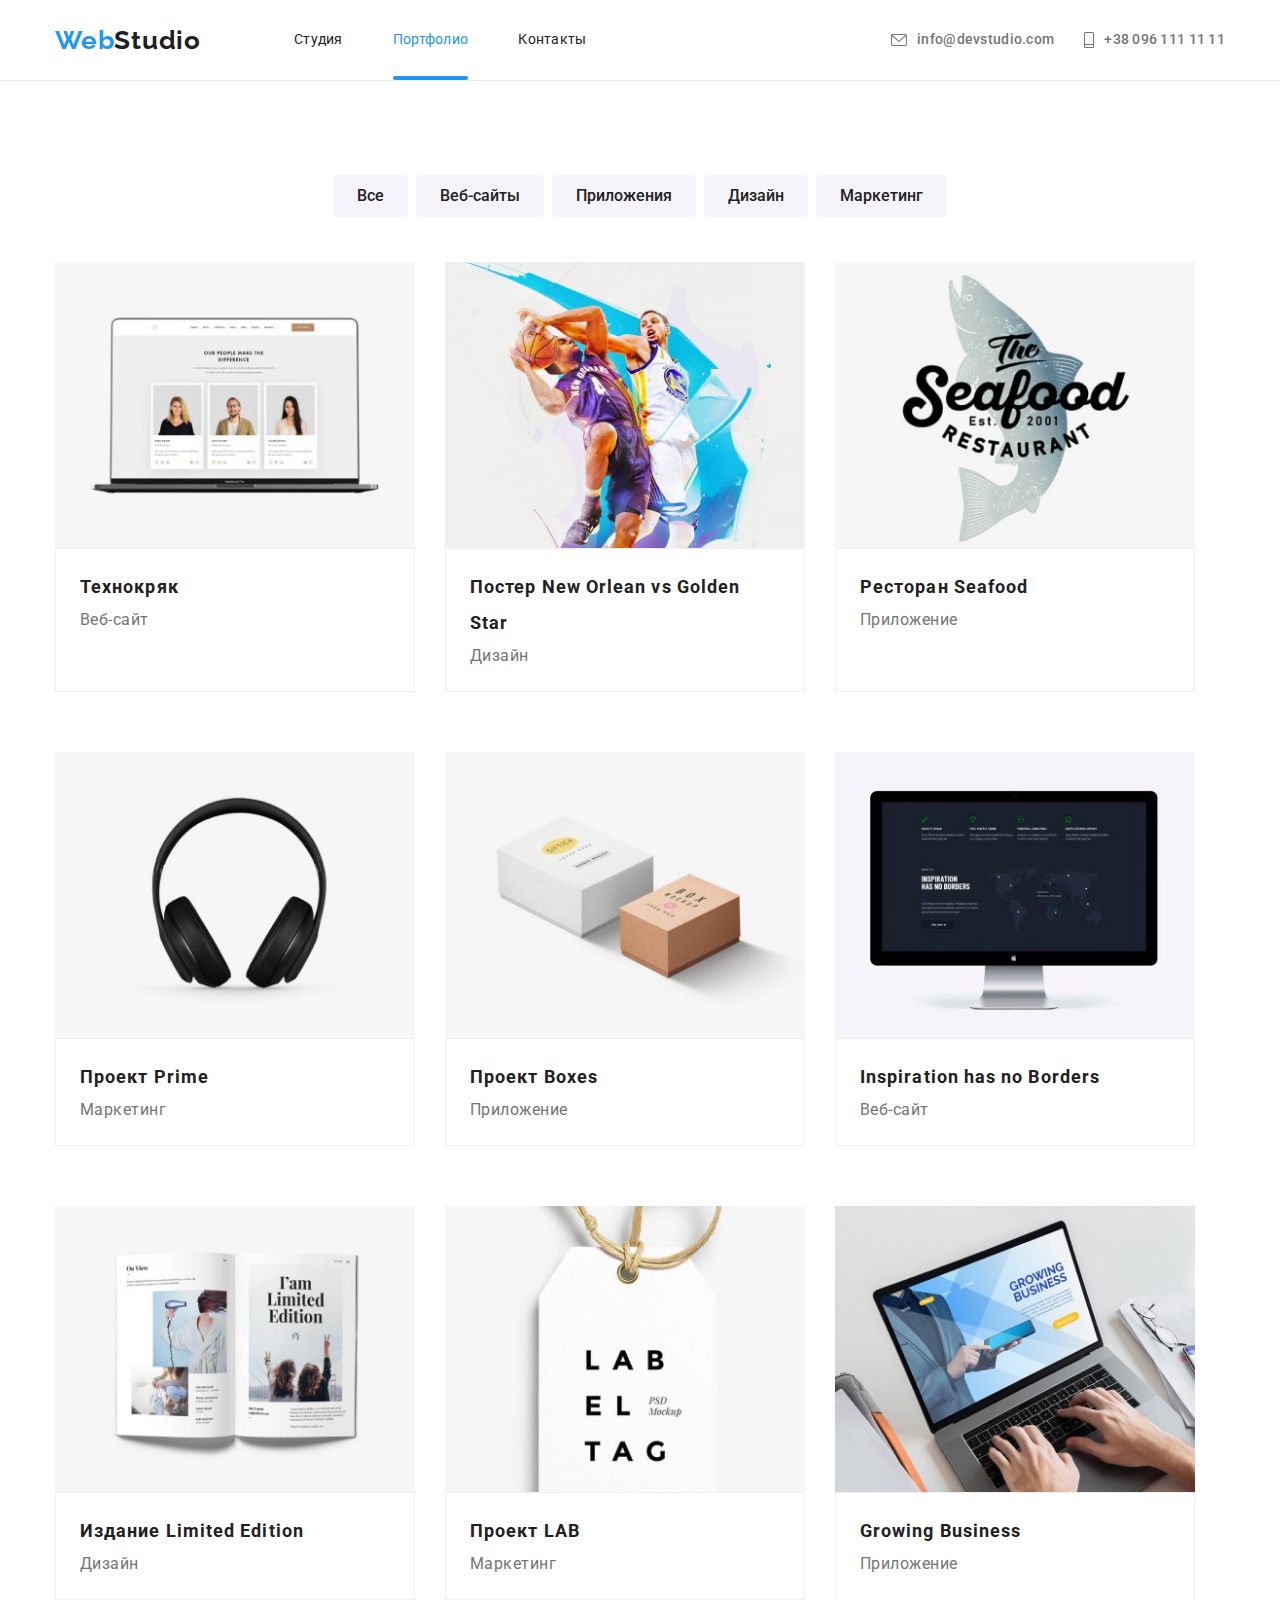
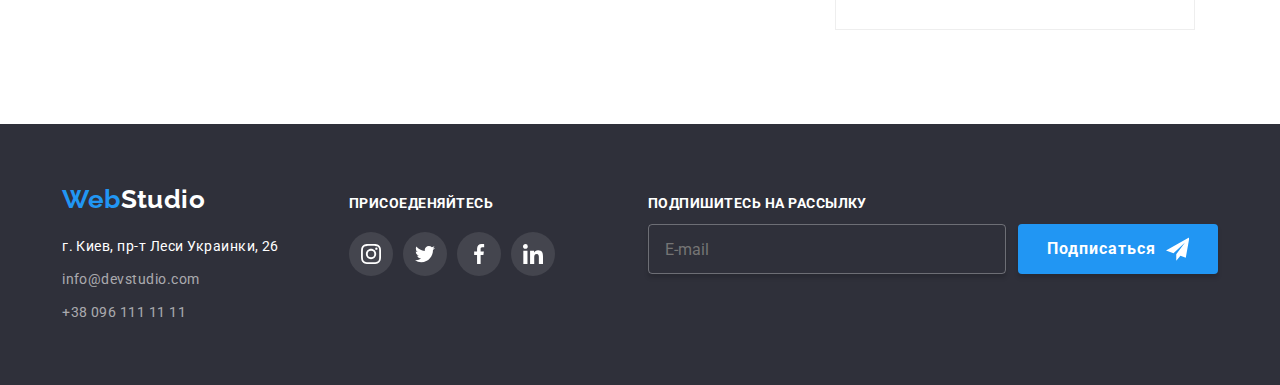
==== commit 3411a665: "Правки по адаптивці від ментора" ====
--- a/portfolio.html
+++ b/portfolio.html
@@ -642,7 +642,7 @@
         <ul class="mobile__socials-list list">
           <li class="mobile__socials-item">
             <a
-              class="mobile__socials-link"
+              class="mobile__socials-link link"
               href="https://www.instagram.com/"
               target="_blank"
               rel="noopener noreferrer"
@@ -652,7 +652,7 @@
           </li>
           <li class="mobile__socials-item">
             <a
-              class="mobile__socials-link"
+              class="mobile__socials-link link"
               href="https://twitter.com/?lang=ru"
               target="_blank"
               rel="noopener noreferrer"
@@ -662,7 +662,7 @@
           </li>
           <li class="mobile__socials-item">
             <a
-              class="mobile__socials-link"
+              class="mobile__socials-link link"
               href="https://www.facebook.com/"
               target="_blank"
               rel="noopener noreferrer"
@@ -672,7 +672,7 @@
           </li>
           <li class="mobile__socials-item">
             <a
-              class="mobile__socials-link"
+              class="mobile__socials-link link"
               href="https://ru.linkedin.com/"
               target="_blank"
               rel="noopener noreferrer"
--- a/css/main.min.css
+++ b/css/main.min.css
@@ -1 +1 @@
-body{color:var(--primary-text-color);background-color:var(--primary-white-color);font-family:Roboto,sans-serif;letter-spacing:.03em}.container{width:100%;padding-left:15px;padding-right:15px;margin-left:auto;margin-right:auto}@media screen and (min-width: 480px){.container{width:480px}}@media screen and (min-width: 768px){.container{width:768px}}@media screen and (min-width: 1200px){.container{width:1200px}}.section{padding-top:60px;padding-bottom:60px}@media screen and (min-width: 1200px){.section{padding-top:94px;padding-bottom:94px}}.section-title{color:var(--primary-text-color);font-size:36px;line-height:1.16px;text-align:center;margin-top:0px;margin-bottom:30px}@media screen and (min-width: 1200px){.section-title{font-size:36px;line-height:1.17;margin-bottom:50px}}.img{display:block;max-width:100%;height:auto}footer{background-color:var(--footer-bg-color)}.list{list-style:none;padding:0px;margin:0px}.link{text-decoration:none}.header{padding:10px 0;border-bottom:1px solid var(--page-header-border)}@media screen and (min-width: 768px){.header{padding:0}}.header__main-nav{display:-webkit-box;display:-ms-flexbox;display:flex;-webkit-box-align:center;-ms-flex-align:center;align-items:center}.header__nav{display:none}@media screen and (min-width: 768px){.header__nav{display:-webkit-box;display:-ms-flexbox;display:flex;-webkit-box-align:center;-ms-flex-align:center;align-items:center}}.header__nav-item:not(:last-child){margin-right:50px}.header__nav-link{font-size:14px;line-height:1.14;letter-spacing:.02em;text-decoration:none;color:var(--primary-text-color);display:block;padding:32px 0px;-webkit-transition:color 250ms cubic-bezier(0.4, 0, 0.2, 1);transition:color 250ms cubic-bezier(0.4, 0, 0.2, 1)}.header__nav-link:hover,.header__nav-link:focus{color:var(--accent-color)}.header__nav-link--current{position:relative}.header__nav-link--current::after{position:absolute;content:"";display:block;width:100%;height:4px;border-radius:2px;background-color:var(--accent-color);bottom:0px;left:0px}.header__contact{display:none}@media screen and (min-width: 768px){.header__contact{display:-webkit-box;display:-ms-flexbox;display:flex;-webkit-box-orient:vertical;-webkit-box-direction:normal;-ms-flex-direction:column;flex-direction:column;margin-left:auto}}.header__contact-item:not(:last-child){margin-bottom:10px}@media screen and (min-width: 1200px){.header__contact{-webkit-box-orient:horizontal;-webkit-box-direction:normal;-ms-flex-direction:row;flex-direction:row}.header__contact-item:not(:last-child){margin-bottom:0;margin-right:30px}}@media screen and (min-width: 768px){.header__contact-mail,.header__contact-tel{display:-webkit-box;display:-ms-flexbox;display:flex;-webkit-box-align:center;-ms-flex-align:center;align-items:center;color:var(--text-color);font-style:normal;font-weight:500;font-size:14px;line-height:1.14;letter-spacing:.02em;fill:currentColor;-webkit-transition:color 250ms cubic-bezier(0.4, 0, 0.2, 1);transition:color 250ms cubic-bezier(0.4, 0, 0.2, 1)}}@media screen and (min-width: 1200px){.header__contact-mail,.header__contact-tel{padding:32px 0px}}.header__contact-link:hover,.header__contact-link:focus{color:var(--accent-color)}@media screen and (min-width: 768px){.header__contact-icon{display:-webkit-inline-box;display:-ms-inline-flexbox;display:inline-flex;margin-right:8px}}@media screen and (min-width: 1200px){.header__contact-icon{margin-right:10px}}.hero-section{max-width:480px;margin-left:auto;margin-right:auto;display:-webkit-box;display:-ms-flexbox;display:flex;-webkit-box-pack:center;-ms-flex-pack:center;justify-content:center;text-align:center;padding:200px 0px;background-image:-webkit-gradient(linear, left top, right top, from(rgba(47, 48, 58, 0.4)), to(rgba(47, 48, 58, 0.4))),url("../images/hero/header_mobile@1x.jpg");background-image:linear-gradient(to right, rgba(47, 48, 58, 0.4), rgba(47, 48, 58, 0.4)),url("../images/hero/header_mobile@1x.jpg");background-color:var(--social-icon-color);background-repeat:no-repeat;background-size:cover;background-position:center}@media(min-device-pixel-ratio: 2),(-webkit-min-device-pixel-ratio: 2),(min-resolution: 192dpi),(min-resolution: 2dppx){.hero-section{background-image:-webkit-gradient(linear, left top, right top, from(rgba(47, 48, 58, 0.4)), to(rgba(47, 48, 58, 0.4))),url("../images/hero/header_mobile@2x.jpg");background-image:linear-gradient(to right, rgba(47, 48, 58, 0.4), rgba(47, 48, 58, 0.4)),url("../images/hero/header_mobile@2x.jpg")}}@media screen and (min-width: 768px){.hero-section{background-image:-webkit-gradient(linear, left top, right top, from(rgba(47, 48, 58, 0.4)), to(rgba(47, 48, 58, 0.4))),url("../images/hero/header_tablet@1x.jpg");background-image:linear-gradient(to right, rgba(47, 48, 58, 0.4), rgba(47, 48, 58, 0.4)),url("../images/hero/header_tablet@1x.jpg")}}@media screen and (min-width: 768px)and (min-device-pixel-ratio: 2),screen and (min-width: 768px)and (-webkit-min-device-pixel-ratio: 2),screen and (min-width: 768px)and (min-resolution: 192dpi),screen and (min-width: 768px)and (min-resolution: 2dppx){.hero-section{background-image:-webkit-gradient(linear, left top, right top, from(rgba(47, 48, 58, 0.4)), to(rgba(47, 48, 58, 0.4))),url("../images/hero/header_tablet@2x.jpg");background-image:linear-gradient(to right, rgba(47, 48, 58, 0.4), rgba(47, 48, 58, 0.4)),url("../images/hero/header_tablet@2x.jpg")}}@media screen and (min-width: 1200px){.hero-section{background-image:-webkit-gradient(linear, left top, right top, from(rgba(47, 48, 58, 0.4)), to(rgba(47, 48, 58, 0.4))),url("../images/hero/header_desktop@1x.jpg");background-image:linear-gradient(to right, rgba(47, 48, 58, 0.4), rgba(47, 48, 58, 0.4)),url("../images/hero/header_desktop@1x.jpg")}}@media screen and (min-width: 1200px)and (min-device-pixel-ratio: 2),screen and (min-width: 1200px)and (-webkit-min-device-pixel-ratio: 2),screen and (min-width: 1200px)and (min-resolution: 192dpi),screen and (min-width: 1200px)and (min-resolution: 2dppx){.hero-section{background-image:-webkit-gradient(linear, left top, right top, from(rgba(47, 48, 58, 0.4)), to(rgba(47, 48, 58, 0.4))),url("../images/hero/header_desktop@2x.jpg");background-image:linear-gradient(to right, rgba(47, 48, 58, 0.4), rgba(47, 48, 58, 0.4)),url("../images/hero/header_desktop@2x.jpg")}}@media screen and (min-width: 768px){.hero-section{max-width:768px}}@media screen and (min-width: 1200px){.hero-section{max-width:1600px}}.hero-section__title{color:var(--primary-white-color);font-weight:900;font-size:26px;line-height:1.6;letter-spacing:.06em;text-transform:uppercase;margin-top:0px;margin-bottom:30px}@media screen and (min-width: 1200px){.hero-section__title{font-size:44px;line-height:1.36}}.hero-section__btn{font-family:inherit;font-weight:700;font-size:16px;line-height:1.88;letter-spacing:.06em;color:var(--primary-white-color);background-color:var(--accent-color);cursor:pointer;min-width:200px;min-height:50px;-webkit-box-shadow:var(--shadow-hero-btn);box-shadow:var(--shadow-hero-btn);border-radius:4px;border-color:rgba(0,0,0,0)}.hero-section__btn:hover,.hero-section__btn:focus{background-color:var(--accent-btn-bg)}.features__list{display:block}@media screen and (min-width: 768px){.features__list{display:-webkit-box;display:-ms-flexbox;display:flex;-webkit-box-pack:center;-ms-flex-pack:center;justify-content:center;-ms-flex-wrap:wrap;flex-wrap:wrap;gap:30px}}.features__wrap{display:-webkit-box;display:-ms-flexbox;display:flex;-webkit-box-pack:center;-ms-flex-pack:center;justify-content:center;-webkit-box-align:center;-ms-flex-align:center;align-items:center;height:120px;background-color:var(--filter-btn-bg-color);border-radius:4px;margin-bottom:30px}@media screen and (min-width: 768px){.features__item{-ms-flex-preferred-size:calc((100% - 60px)/2);flex-basis:calc((100% - 60px)/2)}}@media screen and (min-width: 1200px){.features__item{-ms-flex-preferred-size:calc((100% - 120px)/4);flex-basis:calc((100% - 120px)/4)}}.features__subtitle{text-align:center;font-size:14px;line-height:1.14;text-transform:uppercase;margin-top:0px;margin-bottom:10px}@media screen and (min-width: 768px){.features__subtitle{text-align:left}}.features__text{color:var(--text-color);font-size:14px;line-height:1.71;margin-top:0px;margin-bottom:0px}.works{display:none}@media screen and (min-width: 1200px){.works{display:-webkit-box;display:-ms-flexbox;display:flex;margin-top:-94px}}.works__list{display:-webkit-box;display:-ms-flexbox;display:flex}.works__item:not(:last-child){margin-right:30px}.works__item{position:relative}.works__descr{position:absolute;display:-webkit-box;display:-ms-flexbox;display:flex;-webkit-box-align:center;-ms-flex-align:center;align-items:center;-webkit-box-pack:center;-ms-flex-pack:center;justify-content:center;width:100%;height:70px;right:0;bottom:0;background:rgba(47,48,58,.8)}.works__text{font-weight:700;font-size:14px;line-height:1.14;text-transform:uppercase;color:var(--primary-white-color);margin:0;padding:0}.teams{display:block;background-color:var(--filter-btn-bg-color)}.teams__list{display:-webkit-box;display:-ms-flexbox;display:flex;-webkit-box-orient:vertical;-webkit-box-direction:normal;-ms-flex-direction:column;flex-direction:column;gap:30px;text-align:center}@media screen and (min-width: 768px){.teams__list{-webkit-box-pack:center;-ms-flex-pack:center;justify-content:center;-webkit-box-orient:horizontal;-webkit-box-direction:normal;-ms-flex-direction:row;flex-direction:row;-ms-flex-wrap:wrap;flex-wrap:wrap}}@media screen and (min-width: 1200px){.teams__list{-ms-flex-wrap:nowrap;flex-wrap:nowrap}}.teams__wrap{padding:24px 0}@media screen and (min-width: 1200px){.teams__wrap{padding:30px 0}}.teams__item{background-color:var(--primary-white-color);-webkit-box-shadow:var(--shadow-team-container);box-shadow:var(--shadow-team-container);border-radius:0px 0px 4px 4px}@media screen and (min-width: 768px){.teams__item{-ms-flex-preferred-size:calc((100% - 60px)/2);flex-basis:calc((100% - 60px)/2)}}@media screen and (min-width: 1200px){.teams__item{-ms-flex-preferred-size:calc((100% - 120px)/4);flex-basis:calc((100% - 120px)/4)}}.teams__img{-o-object-fit:contain;object-fit:contain}@media screen and (min-width: 768px){.teams__img{width:354px}}@media screen and (min-width: 1200px){.teams__img{width:270px}}.teams__name{font-weight:500;font-style:normal;font-size:16px;line-height:1.19;padding-bottom:10px;margin-top:0px;margin-bottom:0px}.teams__text{color:var(--text-color);font-weight:400;font-style:normal;font-size:16px;line-height:1.19;padding-bottom:16px;margin-top:0px;margin-bottom:0px}.teams__socials-list{display:-webkit-box;display:-ms-flexbox;display:flex;-webkit-box-pack:center;-ms-flex-pack:center;justify-content:center;-webkit-box-align:center;-ms-flex-align:center;align-items:center;gap:10px}.teams__link{display:-webkit-inline-box;display:-ms-inline-flexbox;display:inline-flex;fill:var(--icon-color);width:44px;height:44px;padding:12px;border-radius:50%;-webkit-transition:fill 250ms cubic-bezier(0.4, 0, 0.2, 1);transition:fill 250ms cubic-bezier(0.4, 0, 0.2, 1);-webkit-transition:background-color 250ms cubic-bezier(0.4, 0, 0.2, 1);transition:background-color 250ms cubic-bezier(0.4, 0, 0.2, 1)}.teams__link:hover,.teams__link:focus{fill:var(--section-team-color);background-color:var(--accent-color)}.customers__list{display:-webkit-box;display:-ms-flexbox;display:flex;-webkit-box-pack:center;-ms-flex-pack:center;justify-content:center;-ms-flex-wrap:wrap;flex-wrap:wrap;-webkit-box-align:center;-ms-flex-align:center;align-items:center;gap:30px}.customers__item{-ms-flex-preferred-size:calc((100% - 60px)/2);flex-basis:calc((100% - 60px)/2)}@media screen and (min-width: 768px){.customers__item{-ms-flex-preferred-size:calc((100% - 90px)/3);flex-basis:calc((100% - 90px)/3)}}@media screen and (min-width: 1200px){.customers__item{-ms-flex-preferred-size:calc((100% - 180px)/6);flex-basis:calc((100% - 180px)/6)}}.customers__link{display:-webkit-box;display:-ms-flexbox;display:flex;-webkit-box-pack:center;-ms-flex-pack:center;justify-content:center;-webkit-box-align:center;-ms-flex-align:center;align-items:center;max-width:210px;height:92px;border:1px solid var(--icon-color);border-radius:4px;cursor:pointer;-webkit-transition:border 250ms cubic-bezier(0.4, 0, 0.2, 1);transition:border 250ms cubic-bezier(0.4, 0, 0.2, 1)}.customers__link:hover,.customers__link:focus{border-color:var(--accent-color)}.customers__icon{fill:var(--icon-color);-webkit-transition:fill 250ms cubic-bezier(0.4, 0, 0.2, 1);transition:fill 250ms cubic-bezier(0.4, 0, 0.2, 1)}.customers__link:hover .customers__icon,.customers__link:focus .customers__icon{fill:var(--accent-color)}.footer{display:-webkit-box;display:-ms-flexbox;display:flex;-webkit-box-orient:vertical;-webkit-box-direction:normal;-ms-flex-direction:column;flex-direction:column;padding:60px 0}@media screen and (min-width: 768px){.footer{-webkit-box-pack:center;-ms-flex-pack:center;justify-content:center;-ms-flex-wrap:wrap;flex-wrap:wrap;-webkit-box-orient:horizontal;-webkit-box-direction:normal;-ms-flex-direction:row;flex-direction:row;padding-bottom:60px}}@media screen and (min-width: 1200px){.footer{-webkit-box-align:baseline;-ms-flex-align:baseline;align-items:baseline}}.footer__box{margin-bottom:60px}@media screen and (min-width: 768px){.footer__box{display:-webkit-box;display:-ms-flexbox;display:flex;-webkit-box-align:baseline;-ms-flex-align:baseline;align-items:baseline}}@media screen and (min-width: 1200px){.footer__box{margin-bottom:0;margin-right:93px}}.footer__contacs{display:-webkit-box;display:-ms-flexbox;display:flex;-webkit-box-orient:vertical;-webkit-box-direction:normal;-ms-flex-direction:column;flex-direction:column;-webkit-box-align:center;-ms-flex-align:center;align-items:center;margin-bottom:60px}@media screen and (min-width: 768px){.footer__contacs{margin-right:165px;margin-bottom:0}}@media screen and (min-width: 1200px){.footer__contacs{margin-right:70px}}.footer__address{display:-webkit-box;display:-ms-flexbox;display:flex;-webkit-box-orient:vertical;-webkit-box-direction:normal;-ms-flex-direction:column;flex-direction:column;-webkit-box-align:center;-ms-flex-align:center;align-items:center;font-style:normal;font-weight:400;font-size:14px;line-height:1.71}.footer__address-link{color:var(--primary-white-color)}.footer__address-mail,.footer__address-tel{color:var(--primary-footer-tel)}.footer__address-mail:hover,.footer__address-mail:focus{color:var(--accent-color)}.footer__address-tel:hover,.footer__address-tel:focus{color:var(--accent-color)}.footer__address-item:not(:last-child){margin-bottom:8px}@media screen and (min-width: 1200px){.footer__address-item:not(:last-child){margin-bottom:9px}}.footer__address-item{font-style:normal}.footer-socials{display:-webkit-box;display:-ms-flexbox;display:flex;-webkit-box-orient:vertical;-webkit-box-direction:normal;-ms-flex-direction:column;flex-direction:column;-webkit-box-align:center;-ms-flex-align:center;align-items:center}.footer-socials__text{font-weight:700;font-size:14px;line-height:1.14px;text-transform:uppercase;color:var(--primary-white-color);margin:0 0 20px}.footer-socials-list{display:-webkit-box;display:-ms-flexbox;display:flex;-webkit-box-pack:center;-ms-flex-pack:center;justify-content:center;-webkit-box-align:center;-ms-flex-align:center;align-items:center;gap:10px}.footer-socials__link{display:-webkit-inline-box;display:-ms-inline-flexbox;display:inline-flex;fill:var(--primary-white-color);width:44px;height:44px;padding:12px;border-radius:50%;background-color:var(--footer-icon-bg);-webkit-transition:fill 250ms cubic-bezier(0.4, 0, 0.2, 1);transition:fill 250ms cubic-bezier(0.4, 0, 0.2, 1);-webkit-transition:background-color 250ms cubic-bezier(0.4, 0, 0.2, 1);transition:background-color 250ms cubic-bezier(0.4, 0, 0.2, 1)}.footer-socials__link:hover,.footer-socials__link:focus{fill:var(--section-team-color);background-color:var(--accent-color);-webkit-box-shadow:var(--shadow-footer-icon);box-shadow:var(--shadow-footer-icon)}@media screen and (min-height: 1200px){.footer__subscribe{margin-left:93px}}.footer__subscribe-text{font-weight:700;font-size:14px;line-height:1.14px;text-align:center;text-transform:uppercase;color:var(--primary-white-color);margin:0 0 20px}@media screen and (min-width: 1200px){.footer__subscribe-text{text-align:left}}.footer__form{display:-webkit-box;display:-ms-flexbox;display:flex;-webkit-box-orient:vertical;-webkit-box-direction:normal;-ms-flex-direction:column;flex-direction:column;-webkit-box-align:center;-ms-flex-align:center;align-items:center}@media screen and (min-width: 1200px){.footer__form{-webkit-box-orient:horizontal;-webkit-box-direction:normal;-ms-flex-direction:row;flex-direction:row}}.footer__form-email{display:-webkit-box;display:-ms-flexbox;display:flex;-webkit-box-align:center;-ms-flex-align:center;align-items:center;width:450px;height:50px;font-size:16px;line-height:1.25;padding:15px 16px;margin-bottom:20px;color:rgba(255,255,255,.6);background-color:inherit;border:1px solid rgba(255,255,255,.3);-webkit-box-shadow:0px 4px 4px rgba(0,0,0,.15);box-shadow:0px 4px 4px rgba(0,0,0,.15);border-radius:4px;outline:none}@media screen and (min-width: 1200px){.footer__form-email{width:358px;margin-bottom:0;margin-right:12px}}.footer__form-btn{display:-webkit-inline-box;display:-ms-inline-flexbox;display:inline-flex;-webkit-box-align:center;-ms-flex-align:center;align-items:center;text-align:center;position:relative;width:200px;height:50px;font-weight:700;font-size:16px;line-height:1.88;letter-spacing:.06em;padding:10px 29px;border:none;color:var(--primary-white-color);background-color:var(--accent-color);-webkit-box-shadow:0px 4px 4px rgba(0,0,0,.15);box-shadow:0px 4px 4px rgba(0,0,0,.15);border-radius:4px}.footer__form-icon{width:24px;height:24px;margin-left:10px;fill:var(--primary-white-color)}.portfolio__list{display:block}@media screen and (min-width: 768px){.portfolio__list{display:-webkit-box;display:-ms-flexbox;display:flex;-webkit-box-pack:center;-ms-flex-pack:center;justify-content:center;-ms-flex-wrap:wrap;flex-wrap:wrap;gap:30px}}@media screen and (min-width: 768px){.portfolio__list{-webkit-box-pack:start;-ms-flex-pack:start;justify-content:start}}@media screen and (min-width: 768px){.portfolio__item{-ms-flex-preferred-size:calc((100% - 60px)/2);flex-basis:calc((100% - 60px)/2)}}@media screen and (min-width: 1200px){.portfolio__item{-ms-flex-preferred-size:calc((100% - 90px)/3);flex-basis:calc((100% - 90px)/3)}}.portfolio__item:hover{-webkit-box-shadow:0px 1px 1px rgba(0,0,0,.12),0px 4px 4px rgba(0,0,0,.06),1px 4px 6px rgba(0,0,0,.16);box-shadow:0px 1px 1px rgba(0,0,0,.12),0px 4px 4px rgba(0,0,0,.06),1px 4px 6px rgba(0,0,0,.16);-webkit-transition:-webkit-box-shadow 250ms cubic-bezier(0.4, 0, 0.2, 1);transition:-webkit-box-shadow 250ms cubic-bezier(0.4, 0, 0.2, 1);transition:box-shadow 250ms cubic-bezier(0.4, 0, 0.2, 1);transition:box-shadow 250ms cubic-bezier(0.4, 0, 0.2, 1), -webkit-box-shadow 250ms cubic-bezier(0.4, 0, 0.2, 1)}.portfolio__link{display:-webkit-box;display:-ms-flexbox;display:flex;height:100%;-webkit-box-orient:vertical;-webkit-box-direction:normal;-ms-flex-direction:column;flex-direction:column}.thumb{position:relative;overflow:hidden}.thumb-img{display:block;max-width:100%}@media screen and (min-width: 768px){.thumb-img{width:354px}}@media screen and (min-width: 1200px){.thumb-img{width:370px}}.thumb:hover .thumb-text{-webkit-transform:translateY(0);transform:translateY(0)}.thumb-text{position:absolute;bottom:0;width:100%;background-color:var(--accent-card-color);padding:63px 24px;font-size:18px;margin:0;color:var(--primary-white-color);line-height:1.56;-webkit-transform:translateY(101%);transform:translateY(101%);-webkit-transition:-webkit-transform 250ms cubic-bezier(0.4, 0, 0.2, 1);transition:-webkit-transform 250ms cubic-bezier(0.4, 0, 0.2, 1);transition:transform 250ms cubic-bezier(0.4, 0, 0.2, 1);transition:transform 250ms cubic-bezier(0.4, 0, 0.2, 1), -webkit-transform 250ms cubic-bezier(0.4, 0, 0.2, 1)}.description{border:1px solid var(--border-portfolio-item-color);padding:20px 24px;-webkit-box-flex:1;-ms-flex-positive:1;flex-grow:1}.description-title{color:var(--primary-text-color);font-style:normal;font-size:18px;line-height:2;letter-spacing:.06em;margin-bottom:4px;margin:0px}.description-text{color:var(--text-color);font-style:normal;font-weight:400;font-size:16px;line-height:1.88;margin:0px}.header__logo{font-family:Raleway,sans-serif;font-weight:700;font-size:24px;line-height:1.17;letter-spacing:.03em;text-decoration:none}@media screen and (min-width: 768px){.header__logo{margin-right:87px}}@media screen and (min-width: 1200px){.header__logo{font-size:26px;line-height:1.19;margin-right:93px}}.header__logo-icon{color:var(--accent-color)}.header__logo-text{color:var(--primary-text-color)}.footer__logo{font-family:Raleway,sans-serif;font-weight:700;font-size:26px;line-height:1.19;text-decoration:none;margin-bottom:20px}.footer__logo-icon{color:var(--accent-color)}.footer__logo-text{color:var(--primary-white-color)}.filter__list{display:-webkit-box;display:-ms-flexbox;display:flex;-ms-flex-wrap:wrap;flex-wrap:wrap;-webkit-box-pack:left;-ms-flex-pack:left;justify-content:left;margin-bottom:50px}@media screen and (min-width: 768px){.filter__list{-webkit-box-pack:center;-ms-flex-pack:center;justify-content:center;-ms-flex-wrap:nowrap;flex-wrap:nowrap;margin-bottom:30px}}.filter__item:not(:last-child){margin-right:8px;margin-bottom:15px}.filter__item{margin-bottom:15px}.filter__btn{font-family:inherit;color:var(--primary-text-color);background-color:var(--filter-btn-bg-color);font-weight:500;font-size:16px;line-height:1.62;cursor:pointer;border-radius:4px;border-color:rgba(0,0,0,0);padding:6px 22px;-webkit-transition:color 250ms cubic-bezier(0.4, 0, 0.2, 1);transition:color 250ms cubic-bezier(0.4, 0, 0.2, 1);-webkit-transition:background-color 250ms cubic-bezier(0.4, 0, 0.2, 1);transition:background-color 250ms cubic-bezier(0.4, 0, 0.2, 1)}.filter__btn:hover,.filter__btn:focus{color:var(--primary-white-color);background-color:var(--accent-color);-webkit-box-shadow:0px 3px 1px rgba(0,0,0,.1),0px 1px 2px rgba(0,0,0,.08),0px 2px 2px rgba(0,0,0,.12);box-shadow:0px 3px 1px rgba(0,0,0,.1),0px 1px 2px rgba(0,0,0,.08),0px 2px 2px rgba(0,0,0,.12)}.backdrop{position:fixed;top:0;left:0;width:100%;height:100%;padding:94px 15px 0;background-color:var(--modal-backdrop-color);opacity:1;z-index:100;-webkit-transition:opacity 250ms cubic-bezier(0.4, 0, 0.2, 1);transition:opacity 250ms cubic-bezier(0.4, 0, 0.2, 1)}.backdrop.is-hidden{opacity:0;visibility:hidden;pointer-events:none}.modal{display:-webkit-box;display:-ms-flexbox;display:flex;-webkit-box-orient:vertical;-webkit-box-direction:normal;-ms-flex-direction:column;flex-direction:column;-webkit-box-align:center;-ms-flex-align:center;align-items:center;position:absolute;top:50%;left:50%;width:100%;max-width:450px;border-radius:4px;padding:40px;background-color:var(--primary-white-color);-webkit-box-shadow:var(--shadow-modal-window);box-shadow:var(--shadow-modal-window);-webkit-transform:scale(1) translate(-50%, -50%) rotate(360deg);transform:scale(1) translate(-50%, -50%) rotate(360deg);-webkit-transition:-webkit-transform 250ms cubic-bezier(0.4, 0, 0.2, 1);transition:-webkit-transform 250ms cubic-bezier(0.4, 0, 0.2, 1);transition:transform 250ms cubic-bezier(0.4, 0, 0.2, 1);transition:transform 250ms cubic-bezier(0.4, 0, 0.2, 1), -webkit-transform 250ms cubic-bezier(0.4, 0, 0.2, 1)}@media screen and (min-width: 1200px){.modal{max-width:528px}}.modal__close-btn{position:absolute;top:0;right:0;display:-webkit-box;display:-ms-flexbox;display:flex;-webkit-box-pack:center;-ms-flex-pack:center;justify-content:center;-webkit-box-align:center;-ms-flex-align:center;align-items:center;width:30px;height:30px;margin-top:8px;margin-right:8px;border-radius:50px;cursor:pointer;fill:var(--primary-text-color);background-color:rgba(0,0,0,0);border:var(--modal-close-border-color);-webkit-transition:fill 250ms cubic-bezier(0.4, 0, 0.2, 1);transition:fill 250ms cubic-bezier(0.4, 0, 0.2, 1)}.modal__close-btn:hover,.modal__close-btn:focus{fill:var(--accent-color)}.modal__title{margin:0px 0px 12px 0px;padding:0;font-size:20px;line-height:1.15;text-align:center;letter-spacing:.03em;color:var(--primary-text-color)}.modal__form-label{display:block;position:relative}.modal__lable-title{display:block;margin-top:10px;font-size:12px;line-height:1.16;letter-spacing:.01em;color:#757575}.modal__input{padding-top:12px;padding-bottom:12px;padding-left:42px;margin-top:4px;width:100%;height:40px;cursor:pointer;outline:rgba(0,0,0,0);border-color:var(--footer-icon-bg);border:1px solid rgba(33,33,33,.2);border-radius:4px;-webkit-transition:border 250ms cubic-bezier(0.4, 0, 0.2, 1);transition:border 250ms cubic-bezier(0.4, 0, 0.2, 1)}.modal__input:hover,.modal__input:focus{border:1px solid var(--accent-color)}.modal__input-icon{position:absolute;display:inline-block;top:50%;left:0%;margin-left:12px;fill:var(--primary-text-color);-webkit-transition:fill 250ms cubic-bezier(0.4, 0, 0.2, 1);transition:fill 250ms cubic-bezier(0.4, 0, 0.2, 1)}.modal__input:hover+.modal__input-icon,.modal__input:focus+.modal__input-icon{fill:var(--accent-color)}.modal__form-feedback{width:100%;margin-bottom:20px}.modal__textarea::-webkit-input-placeholder{color:rgba(117,117,117,.5)}.modal__textarea::-moz-placeholder{color:rgba(117,117,117,.5)}.modal__textarea:-ms-input-placeholder{color:rgba(117,117,117,.5)}.modal__textarea::-ms-input-placeholder{color:rgba(117,117,117,.5)}.modal__textarea::placeholder{color:rgba(117,117,117,.5)}.modal__textarea{margin-top:4px;padding:12px 16px;width:100%;height:120px;font-size:14px;line-height:1.14;letter-spacing:.01em;outline:rgba(0,0,0,0);border:1px solid rgba(33,33,33,.2);border-radius:4px;resize:none;-webkit-transition:border 250ms cubic-bezier(0.4, 0, 0.2, 1);transition:border 250ms cubic-bezier(0.4, 0, 0.2, 1)}.modal__textarea:hover,.modal__textarea:focus{border:1px solid #2196f3}.modal__checkbox{display:-webkit-box;display:-ms-flexbox;display:flex;-webkit-box-pack:center;-ms-flex-pack:center;justify-content:center;-webkit-box-align:center;-ms-flex-align:center;align-items:center;width:100%;margin-top:20px;font-size:14px;line-height:1.71;letter-spacing:.03em}.modal__checkbox-input:checked+.modal__checkbox-img>.modal__checkbox-icon{fill:var(--primary-white-color)}.modal__checkbox-img{display:-webkit-inline-box;display:-ms-inline-flexbox;display:inline-flex;-webkit-box-align:center;-ms-flex-align:center;align-items:center;-webkit-box-pack:center;-ms-flex-pack:center;justify-content:center;width:16px;height:15px;border-radius:2px;outline:2px solid #212121;outline-offset:-2px;-webkit-transition:outline-color 250ms cubic-bezier(0.4, 0, 0.2, 1);transition:outline-color 250ms cubic-bezier(0.4, 0, 0.2, 1);-webkit-transition:background-color 250ms cubic-bezier(0.4, 0, 0.2, 1);transition:background-color 250ms cubic-bezier(0.4, 0, 0.2, 1)}.modal__checkbox-input:checked+.modal__checkbox-img{outline-color:var(--accent-color);background-color:var(--accent-color)}.modal__checkbox-icon{fill:rgba(0,0,0,0)}.modal__checkbox-text{margin-left:8px;font-size:14px;line-height:1.71;letter-spacing:.03em;color:var(--text-color)}.modal__user-agree{color:var(--accent-color)}.modal__btn{font-family:inherit;font-weight:700;font-size:16px;line-height:1.88;letter-spacing:.06em;color:var(--primary-white-color);background-color:var(--accent-color);cursor:pointer;width:200px;height:50px;margin-top:30px;-webkit-box-shadow:var(--shadow-hero-btn);box-shadow:var(--shadow-hero-btn);border-radius:4px;border-color:rgba(0,0,0,0)}.mobile__menu-btn{z-index:2;width:40px;height:40px;margin-left:auto;padding:0;display:-webkit-inline-box;display:-ms-inline-flexbox;display:inline-flex;-webkit-box-pack:center;-ms-flex-pack:center;justify-content:center;-webkit-box-align:center;-ms-flex-align:center;align-items:center;background-color:rgba(0,0,0,0);border:none;cursor:pointer}@media screen and (min-width: 768px){.mobile__menu-btn{display:none}}.mobile__menu-icon-menu{opacity:1;fill:var(--primary-text-color)}.mobile__menu-icon-menu{opacity:1;fill:var(--primary-text-color)}.mobile__menu-btn.is-open .mobile__menu-icon-menu{opacity:0}.mobile__menu-icon-close{opacity:0;fill:var(--primary-text-color)}.mobile__menu-btn.is-open .mobile__menu-icon-close{opacity:1}.mobile__menu-icon-close{opacity:0;fill:var(--primary-text-color)}.mobile-menu{z-index:1;position:fixed;top:0;width:100%;height:100%;background:#fff;-webkit-box-shadow:0px 4px 8px rgba(0,0,0,.04),0px 2px 4px rgba(0,0,0,.08),0px 1px 3px rgba(0,0,0,.16);box-shadow:0px 4px 8px rgba(0,0,0,.04),0px 2px 4px rgba(0,0,0,.08),0px 1px 3px rgba(0,0,0,.16);opacity:0;visibility:hidden;pointer-events:none;-webkit-transform:translateX(-100%);transform:translateX(-100%);-webkit-transition:visibility 250ms cubic-bezier(0.4, 0, 0.2, 1);transition:visibility 250ms cubic-bezier(0.4, 0, 0.2, 1);-webkit-transition:opacity 250ms cubic-bezier(0.4, 0, 0.2, 1);transition:opacity 250ms cubic-bezier(0.4, 0, 0.2, 1)}.mobile-menu.is-open{opacity:1;visibility:visible;pointer-events:initial;-webkit-transform:translateX(0);transform:translateX(0)}.mobile-menu__container{max-width:100vw;height:100%;margin-left:auto;padding:48px 40px;display:-webkit-box;display:-ms-flexbox;display:flex;-webkit-box-orient:vertical;-webkit-box-direction:normal;-ms-flex-direction:column;flex-direction:column;background:#fff;-webkit-box-shadow:0px 4px 8px rgba(0,0,0,.04),0px 2px 4px rgba(0,0,0,.08),0px 1px 3px rgba(0,0,0,.16);box-shadow:0px 4px 8px rgba(0,0,0,.04),0px 2px 4px rgba(0,0,0,.08),0px 1px 3px rgba(0,0,0,.16)}.mobile__menu-nav{margin-bottom:auto}.mobile__menu-item:not(:last-child){margin-bottom:32px}.mobile__menu-list{font-weight:500;font-size:40px;line-height:1.17;letter-spacing:.02em;color:var(--primary-text-color)}.mobile__menu-link{font-weight:500;font-size:40px;line-height:1.17;letter-spacing:.02em;color:var(--primary-text-color)}.mobile__menu-link--current{color:var(--accent-color)}.mobile__menu-tel{font-style:normal;font-weight:500;font-size:34px;line-height:1.17;letter-spacing:.02em;color:var(--accent-color)}.mobile__menu-mail{font-style:normal;font-weight:500;font-size:24px;line-height:1.16;letter-spacing:.02em;color:var(--text-color)}.mobile__socials-list{display:-webkit-box;display:-ms-flexbox;display:flex}.mobile__socials-link{display:-webkit-box;display:-ms-flexbox;display:flex;color:var(--accent-color)}.mobile__socials-list{margin-top:64px}.mobile__socials-item{padding:0 10px}.mobile__socials-item:first-child{padding-left:0}.mobile__socials-item:last-child{padding-right:0}.mobile__socials-item:not(:last-child){border-right:1px solid rgba(33,33,33,.2)}.visually-hidden{position:absolute;width:1px;height:1px;margin:-1px;border:0;padding:0;white-space:nowrap;-webkit-clip-path:inset(100%);clip-path:inset(100%);clip:rect(0 0 0 0);overflow:hidden}/*# sourceMappingURL=main.min.css.map */+body{color:var(--primary-text-color);background-color:var(--primary-white-color);font-family:Roboto,sans-serif;letter-spacing:.03em}.container{width:100%;padding-left:15px;padding-right:15px;margin-left:auto;margin-right:auto}@media screen and (min-width: 480px){.container{width:480px}}@media screen and (min-width: 768px){.container{width:768px}}@media screen and (min-width: 1200px){.container{width:1200px}}.section{padding-top:60px;padding-bottom:60px}@media screen and (min-width: 1200px){.section{padding-top:94px;padding-bottom:94px}}.section-title{color:var(--primary-text-color);font-size:36px;line-height:1.16px;text-align:center;margin-top:0px;margin-bottom:30px}@media screen and (min-width: 1200px){.section-title{font-size:36px;line-height:1.17;margin-bottom:50px}}.img{display:block;max-width:100%;height:auto}footer{background-color:var(--footer-bg-color)}.list{list-style:none;padding:0px;margin:0px}.link{text-decoration:none}.header{padding:10px 0;border-bottom:1px solid var(--page-header-border)}@media screen and (min-width: 768px){.header{padding:0}}.header__main-nav{display:-webkit-box;display:-ms-flexbox;display:flex;-webkit-box-align:center;-ms-flex-align:center;align-items:center}.header__nav{display:none}@media screen and (min-width: 768px){.header__nav{display:-webkit-box;display:-ms-flexbox;display:flex;-webkit-box-align:center;-ms-flex-align:center;align-items:center}}.header__nav-item:not(:last-child){margin-right:50px}.header__nav-link{font-size:14px;line-height:1.14;letter-spacing:.02em;text-decoration:none;color:var(--primary-text-color);display:block;padding:32px 0px;-webkit-transition:color 250ms cubic-bezier(0.4, 0, 0.2, 1);transition:color 250ms cubic-bezier(0.4, 0, 0.2, 1)}.header__nav-link:hover,.header__nav-link:focus{color:var(--accent-color)}.header__nav-link--current{position:relative;color:var(--accent-color)}.header__nav-link--current::after{position:absolute;content:"";display:block;width:100%;height:4px;border-radius:2px;background-color:var(--accent-color);bottom:0px;left:0px}.header__contact{display:none}@media screen and (min-width: 768px){.header__contact{display:-webkit-box;display:-ms-flexbox;display:flex;-webkit-box-orient:vertical;-webkit-box-direction:normal;-ms-flex-direction:column;flex-direction:column;margin-left:auto}}.header__contact-item:not(:last-child){margin-bottom:10px}@media screen and (min-width: 1200px){.header__contact{-webkit-box-orient:horizontal;-webkit-box-direction:normal;-ms-flex-direction:row;flex-direction:row}.header__contact-item:not(:last-child){margin-bottom:0;margin-right:30px}}@media screen and (min-width: 768px){.header__contact-mail,.header__contact-tel{display:-webkit-box;display:-ms-flexbox;display:flex;-webkit-box-align:center;-ms-flex-align:center;align-items:center;color:var(--text-color);font-style:normal;font-weight:500;font-size:14px;line-height:1.14;letter-spacing:.02em;fill:currentColor;-webkit-transition:color 250ms cubic-bezier(0.4, 0, 0.2, 1);transition:color 250ms cubic-bezier(0.4, 0, 0.2, 1)}}@media screen and (min-width: 1200px){.header__contact-mail,.header__contact-tel{padding:32px 0px}}.header__contact-link:hover,.header__contact-link:focus{color:var(--accent-color)}@media screen and (min-width: 768px){.header__contact-icon{display:-webkit-inline-box;display:-ms-inline-flexbox;display:inline-flex;margin-right:8px}}@media screen and (min-width: 1200px){.header__contact-icon{margin-right:10px}}.hero-section{max-width:480px;margin-left:auto;margin-right:auto;display:-webkit-box;display:-ms-flexbox;display:flex;-webkit-box-pack:center;-ms-flex-pack:center;justify-content:center;text-align:center;padding:200px 0px;background-image:-webkit-gradient(linear, left top, right top, from(rgba(47, 48, 58, 0.4)), to(rgba(47, 48, 58, 0.4))),url("../images/hero/header_mobile@1x.jpg");background-image:linear-gradient(to right, rgba(47, 48, 58, 0.4), rgba(47, 48, 58, 0.4)),url("../images/hero/header_mobile@1x.jpg");background-color:var(--social-icon-color);background-repeat:no-repeat;background-size:cover;background-position:center}@media(min-device-pixel-ratio: 2),(-webkit-min-device-pixel-ratio: 2),(min-resolution: 192dpi),(min-resolution: 2dppx){.hero-section{background-image:-webkit-gradient(linear, left top, right top, from(rgba(47, 48, 58, 0.4)), to(rgba(47, 48, 58, 0.4))),url("../images/hero/header_mobile@2x.jpg");background-image:linear-gradient(to right, rgba(47, 48, 58, 0.4), rgba(47, 48, 58, 0.4)),url("../images/hero/header_mobile@2x.jpg")}}@media screen and (min-width: 768px){.hero-section{background-image:-webkit-gradient(linear, left top, right top, from(rgba(47, 48, 58, 0.4)), to(rgba(47, 48, 58, 0.4))),url("../images/hero/header_tablet@1x.jpg");background-image:linear-gradient(to right, rgba(47, 48, 58, 0.4), rgba(47, 48, 58, 0.4)),url("../images/hero/header_tablet@1x.jpg")}}@media screen and (min-width: 768px)and (min-device-pixel-ratio: 2),screen and (min-width: 768px)and (-webkit-min-device-pixel-ratio: 2),screen and (min-width: 768px)and (min-resolution: 192dpi),screen and (min-width: 768px)and (min-resolution: 2dppx){.hero-section{background-image:-webkit-gradient(linear, left top, right top, from(rgba(47, 48, 58, 0.4)), to(rgba(47, 48, 58, 0.4))),url("../images/hero/header_tablet@2x.jpg");background-image:linear-gradient(to right, rgba(47, 48, 58, 0.4), rgba(47, 48, 58, 0.4)),url("../images/hero/header_tablet@2x.jpg")}}@media screen and (min-width: 1200px){.hero-section{background-image:-webkit-gradient(linear, left top, right top, from(rgba(47, 48, 58, 0.4)), to(rgba(47, 48, 58, 0.4))),url("../images/hero/header_desktop@1x.jpg");background-image:linear-gradient(to right, rgba(47, 48, 58, 0.4), rgba(47, 48, 58, 0.4)),url("../images/hero/header_desktop@1x.jpg")}}@media screen and (min-width: 1200px)and (min-device-pixel-ratio: 2),screen and (min-width: 1200px)and (-webkit-min-device-pixel-ratio: 2),screen and (min-width: 1200px)and (min-resolution: 192dpi),screen and (min-width: 1200px)and (min-resolution: 2dppx){.hero-section{background-image:-webkit-gradient(linear, left top, right top, from(rgba(47, 48, 58, 0.4)), to(rgba(47, 48, 58, 0.4))),url("../images/hero/header_desktop@2x.jpg");background-image:linear-gradient(to right, rgba(47, 48, 58, 0.4), rgba(47, 48, 58, 0.4)),url("../images/hero/header_desktop@2x.jpg")}}@media screen and (min-width: 768px){.hero-section{max-width:768px}}@media screen and (min-width: 1200px){.hero-section{max-width:1600px}}.hero-section__title{color:var(--primary-white-color);font-weight:900;font-size:26px;line-height:1.6;letter-spacing:.06em;text-transform:uppercase;margin-top:0px;margin-bottom:30px;text-align:center;max-width:360px;height:auto}@media screen and (min-width: 1200px){.hero-section__title{font-size:44px;line-height:1.36;max-width:696px}}.hero-section__btn{font-family:inherit;font-weight:700;font-size:16px;line-height:1.88;letter-spacing:.06em;color:var(--primary-white-color);background-color:var(--accent-color);cursor:pointer;min-width:200px;min-height:50px;-webkit-box-shadow:var(--shadow-hero-btn);box-shadow:var(--shadow-hero-btn);border-radius:4px;border-color:rgba(0,0,0,0)}.hero-section__btn:hover,.hero-section__btn:focus{background-color:var(--accent-btn-bg)}.features__list{display:block}@media screen and (min-width: 768px){.features__list{display:-webkit-box;display:-ms-flexbox;display:flex;-webkit-box-pack:center;-ms-flex-pack:center;justify-content:center;-ms-flex-wrap:wrap;flex-wrap:wrap;gap:30px}}.features__wrap{display:-webkit-box;display:-ms-flexbox;display:flex;-webkit-box-pack:center;-ms-flex-pack:center;justify-content:center;-webkit-box-align:center;-ms-flex-align:center;align-items:center;height:120px;background-color:var(--filter-btn-bg-color);border-radius:4px;margin-bottom:30px}@media screen and (min-width: 768px){.features__item{-ms-flex-preferred-size:calc((100% - 60px)/2);flex-basis:calc((100% - 60px)/2)}}@media screen and (min-width: 1200px){.features__item{-ms-flex-preferred-size:calc((100% - 120px)/4);flex-basis:calc((100% - 120px)/4)}}.features__subtitle{text-align:center;font-size:14px;line-height:1.14;text-transform:uppercase;margin-top:0px;margin-bottom:10px}@media screen and (min-width: 768px){.features__subtitle{text-align:left}}.features__text{color:var(--text-color);font-size:14px;line-height:1.71;margin-top:0px;margin-bottom:0px}.works{display:none}@media screen and (min-width: 1200px){.works{display:-webkit-box;display:-ms-flexbox;display:flex;margin-top:-94px}}.works__list{display:-webkit-box;display:-ms-flexbox;display:flex}.works__item:not(:last-child){margin-right:30px}.works__item{position:relative}.works__descr{position:absolute;display:-webkit-box;display:-ms-flexbox;display:flex;-webkit-box-align:center;-ms-flex-align:center;align-items:center;-webkit-box-pack:center;-ms-flex-pack:center;justify-content:center;width:100%;height:70px;right:0;bottom:0;background:rgba(47,48,58,.8)}.works__text{font-weight:700;font-size:14px;line-height:1.14;text-transform:uppercase;color:var(--primary-white-color);margin:0;padding:0}.teams{display:block;background-color:var(--filter-btn-bg-color)}.teams__list{display:-webkit-box;display:-ms-flexbox;display:flex;-webkit-box-orient:vertical;-webkit-box-direction:normal;-ms-flex-direction:column;flex-direction:column;gap:30px;text-align:center}@media screen and (min-width: 768px){.teams__list{-webkit-box-pack:center;-ms-flex-pack:center;justify-content:center;-webkit-box-orient:horizontal;-webkit-box-direction:normal;-ms-flex-direction:row;flex-direction:row;-ms-flex-wrap:wrap;flex-wrap:wrap}}@media screen and (min-width: 1200px){.teams__list{-ms-flex-wrap:nowrap;flex-wrap:nowrap}}.teams__wrap{padding:24px 0}@media screen and (min-width: 1200px){.teams__wrap{padding:30px 0}}.teams__item{background-color:var(--primary-white-color);-webkit-box-shadow:var(--shadow-team-container);box-shadow:var(--shadow-team-container);border-radius:0px 0px 4px 4px}@media screen and (min-width: 768px){.teams__item{-ms-flex-preferred-size:calc((100% - 60px)/2);flex-basis:calc((100% - 60px)/2)}}@media screen and (min-width: 1200px){.teams__item{-ms-flex-preferred-size:calc((100% - 120px)/4);flex-basis:calc((100% - 120px)/4)}}.teams__img{-o-object-fit:contain;object-fit:contain}@media screen and (min-width: 768px){.teams__img{width:354px}}@media screen and (min-width: 1200px){.teams__img{width:270px}}.teams__name{font-weight:500;font-style:normal;font-size:16px;line-height:1.19;padding-bottom:10px;margin-top:0px;margin-bottom:0px}.teams__text{color:var(--text-color);font-weight:400;font-style:normal;font-size:16px;line-height:1.19;padding-bottom:16px;margin-top:0px;margin-bottom:0px}.teams__socials-list{display:-webkit-box;display:-ms-flexbox;display:flex;-webkit-box-pack:center;-ms-flex-pack:center;justify-content:center;-webkit-box-align:center;-ms-flex-align:center;align-items:center;gap:10px}.teams__link{display:-webkit-inline-box;display:-ms-inline-flexbox;display:inline-flex;fill:var(--icon-color);width:44px;height:44px;padding:12px;border-radius:50%;-webkit-transition:fill 250ms cubic-bezier(0.4, 0, 0.2, 1);transition:fill 250ms cubic-bezier(0.4, 0, 0.2, 1);-webkit-transition:background-color 250ms cubic-bezier(0.4, 0, 0.2, 1);transition:background-color 250ms cubic-bezier(0.4, 0, 0.2, 1)}.teams__link:hover,.teams__link:focus{fill:var(--section-team-color);background-color:var(--accent-color)}.customers__list{display:-webkit-box;display:-ms-flexbox;display:flex;-webkit-box-pack:center;-ms-flex-pack:center;justify-content:center;-ms-flex-wrap:wrap;flex-wrap:wrap;-webkit-box-align:center;-ms-flex-align:center;align-items:center;gap:30px}.customers__item{-ms-flex-preferred-size:calc((100% - 60px)/2);flex-basis:calc((100% - 60px)/2)}@media screen and (min-width: 768px){.customers__item{-ms-flex-preferred-size:calc((100% - 90px)/3);flex-basis:calc((100% - 90px)/3)}}@media screen and (min-width: 1200px){.customers__item{-ms-flex-preferred-size:calc((100% - 180px)/6);flex-basis:calc((100% - 180px)/6)}}.customers__link{display:-webkit-box;display:-ms-flexbox;display:flex;-webkit-box-pack:center;-ms-flex-pack:center;justify-content:center;-webkit-box-align:center;-ms-flex-align:center;align-items:center;max-width:210px;height:92px;border:1px solid var(--icon-color);border-radius:4px;cursor:pointer;-webkit-transition:border 250ms cubic-bezier(0.4, 0, 0.2, 1);transition:border 250ms cubic-bezier(0.4, 0, 0.2, 1)}.customers__link:hover,.customers__link:focus{border-color:var(--accent-color)}.customers__icon{fill:var(--icon-color);-webkit-transition:fill 250ms cubic-bezier(0.4, 0, 0.2, 1);transition:fill 250ms cubic-bezier(0.4, 0, 0.2, 1)}.customers__link:hover .customers__icon,.customers__link:focus .customers__icon{fill:var(--accent-color)}.footer{display:-webkit-box;display:-ms-flexbox;display:flex;-webkit-box-orient:vertical;-webkit-box-direction:normal;-ms-flex-direction:column;flex-direction:column;padding:60px 0}@media screen and (min-width: 768px){.footer{-webkit-box-pack:center;-ms-flex-pack:center;justify-content:center;-ms-flex-wrap:wrap;flex-wrap:wrap;-webkit-box-orient:horizontal;-webkit-box-direction:normal;-ms-flex-direction:row;flex-direction:row;padding-bottom:60px}}@media screen and (min-width: 1200px){.footer{-webkit-box-align:baseline;-ms-flex-align:baseline;align-items:baseline}}.footer__box{margin-bottom:60px}@media screen and (min-width: 768px){.footer__box{display:-webkit-box;display:-ms-flexbox;display:flex;-webkit-box-align:baseline;-ms-flex-align:baseline;align-items:baseline}}@media screen and (min-width: 1200px){.footer__box{margin-bottom:0;margin-right:93px}}.footer__contacs{display:-webkit-box;display:-ms-flexbox;display:flex;-webkit-box-orient:vertical;-webkit-box-direction:normal;-ms-flex-direction:column;flex-direction:column;-webkit-box-align:center;-ms-flex-align:center;align-items:center;margin-bottom:60px}@media screen and (min-width: 768px){.footer__contacs{margin-right:165px;margin-bottom:0}}@media screen and (min-width: 1200px){.footer__contacs{margin-right:70px;-webkit-box-align:start;-ms-flex-align:start;align-items:flex-start}}.footer__address{display:-webkit-box;display:-ms-flexbox;display:flex;-webkit-box-orient:vertical;-webkit-box-direction:normal;-ms-flex-direction:column;flex-direction:column;-webkit-box-align:center;-ms-flex-align:center;align-items:center;font-style:normal;font-weight:400;font-size:14px;line-height:1.71}@media screen and (min-width: 1200px){.footer__address{-webkit-box-align:start;-ms-flex-align:start;align-items:flex-start}}.footer__address-link{color:var(--primary-white-color)}.footer__address-mail,.footer__address-tel{color:var(--primary-footer-tel)}.footer__address-mail:hover,.footer__address-mail:focus{color:var(--accent-color)}.footer__address-tel:hover,.footer__address-tel:focus{color:var(--accent-color)}.footer__address-item:not(:last-child){margin-bottom:8px}@media screen and (min-width: 1200px){.footer__address-item:not(:last-child){margin-bottom:9px}}.footer__address-item{font-style:normal}.footer-socials{display:-webkit-box;display:-ms-flexbox;display:flex;-webkit-box-orient:vertical;-webkit-box-direction:normal;-ms-flex-direction:column;flex-direction:column;-webkit-box-align:center;-ms-flex-align:center;align-items:center}@media screen and (min-width: 1200px){.footer-socials{-webkit-box-align:start;-ms-flex-align:start;align-items:flex-start}}.footer-socials__text{font-weight:700;font-size:14px;line-height:1.14;text-transform:uppercase;color:var(--primary-white-color);margin:0 0 20px}.footer-socials-list{display:-webkit-box;display:-ms-flexbox;display:flex;-webkit-box-pack:center;-ms-flex-pack:center;justify-content:center;-webkit-box-align:center;-ms-flex-align:center;align-items:center;gap:10px}.footer-socials__link{display:-webkit-inline-box;display:-ms-inline-flexbox;display:inline-flex;fill:var(--primary-white-color);width:44px;height:44px;padding:12px;border-radius:50%;background-color:var(--footer-icon-bg);-webkit-transition:fill 250ms cubic-bezier(0.4, 0, 0.2, 1);transition:fill 250ms cubic-bezier(0.4, 0, 0.2, 1);-webkit-transition:background-color 250ms cubic-bezier(0.4, 0, 0.2, 1);transition:background-color 250ms cubic-bezier(0.4, 0, 0.2, 1)}.footer-socials__link:hover,.footer-socials__link:focus{fill:var(--section-team-color);background-color:var(--accent-color);-webkit-box-shadow:var(--shadow-footer-icon);box-shadow:var(--shadow-footer-icon)}@media screen and (min-height: 1200px){.footer__subscribe{margin-left:93px}}.footer__subscribe-text{font-weight:700;font-size:14px;line-height:1.14px;text-align:center;text-transform:uppercase;color:var(--primary-white-color);margin:0 0 20px}@media screen and (min-width: 1200px){.footer__subscribe-text{text-align:left}}.footer__form{display:-webkit-box;display:-ms-flexbox;display:flex;-webkit-box-orient:vertical;-webkit-box-direction:normal;-ms-flex-direction:column;flex-direction:column;-webkit-box-align:center;-ms-flex-align:center;align-items:center}@media screen and (min-width: 1200px){.footer__form{-webkit-box-orient:horizontal;-webkit-box-direction:normal;-ms-flex-direction:row;flex-direction:row}}.footer__form-email{display:-webkit-box;display:-ms-flexbox;display:flex;-webkit-box-align:center;-ms-flex-align:center;align-items:center;width:450px;height:50px;font-size:16px;line-height:1.25;padding:15px 16px;margin-bottom:20px;color:rgba(255,255,255,.6);background-color:inherit;border:1px solid rgba(255,255,255,.3);-webkit-box-shadow:0px 4px 4px rgba(0,0,0,.15);box-shadow:0px 4px 4px rgba(0,0,0,.15);border-radius:4px;outline:none}@media screen and (min-width: 1200px){.footer__form-email{width:358px;margin-bottom:0;margin-right:12px}}.footer__form-btn{display:-webkit-inline-box;display:-ms-inline-flexbox;display:inline-flex;-webkit-box-align:center;-ms-flex-align:center;align-items:center;text-align:center;position:relative;width:200px;height:50px;font-weight:700;font-size:16px;line-height:1.88;letter-spacing:.06em;padding:10px 29px;border:none;color:var(--primary-white-color);background-color:var(--accent-color);-webkit-box-shadow:0px 4px 4px rgba(0,0,0,.15);box-shadow:0px 4px 4px rgba(0,0,0,.15);border-radius:4px}.footer__form-icon{width:24px;height:24px;margin-left:10px;fill:var(--primary-white-color)}.portfolio__list{display:block}@media screen and (min-width: 768px){.portfolio__list{display:-webkit-box;display:-ms-flexbox;display:flex;-webkit-box-pack:center;-ms-flex-pack:center;justify-content:center;-ms-flex-wrap:wrap;flex-wrap:wrap;gap:30px}}@media screen and (min-width: 768px){.portfolio__list{-webkit-box-pack:start;-ms-flex-pack:start;justify-content:start}}.portfolio__item:not(:last-child){margin-bottom:30px}@media screen and (min-width: 768px){.portfolio__item{-ms-flex-preferred-size:calc((100% - 60px)/2);flex-basis:calc((100% - 60px)/2);margin-bottom:0}}@media screen and (min-width: 1200px){.portfolio__item{-ms-flex-preferred-size:calc((100% - 90px)/3);flex-basis:calc((100% - 90px)/3)}}.portfolio__item:hover{-webkit-box-shadow:0px 1px 1px rgba(0,0,0,.12),0px 4px 4px rgba(0,0,0,.06),1px 4px 6px rgba(0,0,0,.16);box-shadow:0px 1px 1px rgba(0,0,0,.12),0px 4px 4px rgba(0,0,0,.06),1px 4px 6px rgba(0,0,0,.16);-webkit-transition:-webkit-box-shadow 250ms cubic-bezier(0.4, 0, 0.2, 1);transition:-webkit-box-shadow 250ms cubic-bezier(0.4, 0, 0.2, 1);transition:box-shadow 250ms cubic-bezier(0.4, 0, 0.2, 1);transition:box-shadow 250ms cubic-bezier(0.4, 0, 0.2, 1), -webkit-box-shadow 250ms cubic-bezier(0.4, 0, 0.2, 1)}.portfolio__link{display:-webkit-box;display:-ms-flexbox;display:flex;height:100%;-webkit-box-orient:vertical;-webkit-box-direction:normal;-ms-flex-direction:column;flex-direction:column}.thumb{position:relative;overflow:hidden}.thumb-img{display:block;max-width:100%}@media screen and (min-width: 768px){.thumb-img{width:354px}}@media screen and (min-width: 1200px){.thumb-img{width:370px}}.thumb:hover .thumb-text{-webkit-transform:translateY(0);transform:translateY(0)}.thumb-text{position:absolute;bottom:0;width:100%;background-color:var(--accent-card-color);padding:63px 24px;font-size:18px;margin:0;color:var(--primary-white-color);line-height:1.56;-webkit-transform:translateY(101%);transform:translateY(101%);-webkit-transition:-webkit-transform 250ms cubic-bezier(0.4, 0, 0.2, 1);transition:-webkit-transform 250ms cubic-bezier(0.4, 0, 0.2, 1);transition:transform 250ms cubic-bezier(0.4, 0, 0.2, 1);transition:transform 250ms cubic-bezier(0.4, 0, 0.2, 1), -webkit-transform 250ms cubic-bezier(0.4, 0, 0.2, 1)}.description{border:1px solid var(--border-portfolio-item-color);padding:20px 24px;-webkit-box-flex:1;-ms-flex-positive:1;flex-grow:1}.description-title{color:var(--primary-text-color);font-style:normal;font-size:18px;line-height:2;letter-spacing:.06em;margin-bottom:4px;margin:0px}.description-text{color:var(--text-color);font-style:normal;font-weight:400;font-size:16px;line-height:1.88;margin:0px}.header__logo{font-family:Raleway,sans-serif;font-weight:700;font-size:24px;line-height:1.17;letter-spacing:.03em;text-decoration:none}@media screen and (min-width: 768px){.header__logo{margin-right:87px}}@media screen and (min-width: 1200px){.header__logo{font-size:26px;line-height:1.19;margin-right:93px}}.header__logo-icon{color:var(--accent-color)}.header__logo-text{color:var(--primary-text-color)}.footer__logo{font-family:Raleway,sans-serif;font-weight:700;font-size:26px;line-height:1.19;text-decoration:none;margin-bottom:20px}.footer__logo-icon{color:var(--accent-color)}.footer__logo-text{color:var(--primary-white-color)}.filter__list{display:-webkit-box;display:-ms-flexbox;display:flex;-ms-flex-wrap:wrap;flex-wrap:wrap;-webkit-box-pack:left;-ms-flex-pack:left;justify-content:left;margin-bottom:50px}@media screen and (min-width: 768px){.filter__list{-webkit-box-pack:center;-ms-flex-pack:center;justify-content:center;-ms-flex-wrap:nowrap;flex-wrap:nowrap;margin-bottom:30px}}.filter__item:not(:last-child){margin-right:8px;margin-bottom:15px}.filter__item{margin-bottom:15px}.filter__btn{font-family:inherit;color:var(--primary-text-color);background-color:var(--filter-btn-bg-color);font-weight:500;font-size:16px;line-height:1.62;cursor:pointer;border-radius:4px;border-color:rgba(0,0,0,0);padding:6px 22px;-webkit-transition:color 250ms cubic-bezier(0.4, 0, 0.2, 1);transition:color 250ms cubic-bezier(0.4, 0, 0.2, 1);-webkit-transition:background-color 250ms cubic-bezier(0.4, 0, 0.2, 1);transition:background-color 250ms cubic-bezier(0.4, 0, 0.2, 1)}.filter__btn:hover,.filter__btn:focus{color:var(--primary-white-color);background-color:var(--accent-color);-webkit-box-shadow:0px 3px 1px rgba(0,0,0,.1),0px 1px 2px rgba(0,0,0,.08),0px 2px 2px rgba(0,0,0,.12);box-shadow:0px 3px 1px rgba(0,0,0,.1),0px 1px 2px rgba(0,0,0,.08),0px 2px 2px rgba(0,0,0,.12)}.backdrop{position:fixed;top:0;left:0;width:100%;height:100%;padding:94px 15px 0;background-color:var(--modal-backdrop-color);opacity:1;z-index:100;-webkit-transition:opacity 250ms cubic-bezier(0.4, 0, 0.2, 1);transition:opacity 250ms cubic-bezier(0.4, 0, 0.2, 1)}.backdrop.is-hidden{opacity:0;visibility:hidden;pointer-events:none}.modal{display:-webkit-box;display:-ms-flexbox;display:flex;-webkit-box-orient:vertical;-webkit-box-direction:normal;-ms-flex-direction:column;flex-direction:column;-webkit-box-align:center;-ms-flex-align:center;align-items:center;position:absolute;top:50%;left:50%;width:100%;max-width:450px;border-radius:4px;padding:40px;background-color:var(--primary-white-color);-webkit-box-shadow:var(--shadow-modal-window);box-shadow:var(--shadow-modal-window);-webkit-transform:translate(-50%, -50%) scale(1);transform:translate(-50%, -50%) scale(1);-webkit-transition:250ms cubic-bezier(0.4, 0, 0.2, 1);transition:250ms cubic-bezier(0.4, 0, 0.2, 1)}.backdrop.is-hidden .modal{-webkit-transform:translate(-50%, -50%) scale(0.1);transform:translate(-50%, -50%) scale(0.1)}@media screen and (min-width: 1200px){.modal{max-width:528px}}.modal__close-btn{position:absolute;top:0;right:0;display:-webkit-box;display:-ms-flexbox;display:flex;-webkit-box-pack:center;-ms-flex-pack:center;justify-content:center;-webkit-box-align:center;-ms-flex-align:center;align-items:center;width:30px;height:30px;margin-top:8px;margin-right:8px;border-radius:50px;cursor:pointer;fill:var(--primary-text-color);background-color:rgba(0,0,0,0);border:var(--modal-close-border-color);-webkit-transition:fill 250ms cubic-bezier(0.4, 0, 0.2, 1);transition:fill 250ms cubic-bezier(0.4, 0, 0.2, 1)}.modal__close-btn:hover,.modal__close-btn:focus{fill:var(--accent-color)}.modal__title{margin:0px 0px 12px 0px;padding:0;font-size:20px;line-height:1.15;text-align:center;letter-spacing:.03em;color:var(--primary-text-color)}.modal__form-label{display:block;position:relative}.modal__lable-title{display:block;margin-top:10px;font-size:12px;line-height:1.16;letter-spacing:.01em;color:#757575}.modal__input{padding-top:12px;padding-bottom:12px;padding-left:42px;margin-top:4px;width:100%;height:40px;cursor:pointer;outline:rgba(0,0,0,0);border-color:var(--footer-icon-bg);border:1px solid rgba(33,33,33,.2);border-radius:4px;-webkit-transition:border 250ms cubic-bezier(0.4, 0, 0.2, 1);transition:border 250ms cubic-bezier(0.4, 0, 0.2, 1)}.modal__input:hover,.modal__input:focus{border:1px solid var(--accent-color)}.modal__input-icon{position:absolute;display:inline-block;top:50%;left:0%;margin-left:12px;fill:var(--primary-text-color);-webkit-transition:fill 250ms cubic-bezier(0.4, 0, 0.2, 1);transition:fill 250ms cubic-bezier(0.4, 0, 0.2, 1)}.modal__input:hover+.modal__input-icon,.modal__input:focus+.modal__input-icon{fill:var(--accent-color)}.modal__form-feedback{width:100%;margin-bottom:20px}.modal__textarea::-webkit-input-placeholder{color:rgba(117,117,117,.5)}.modal__textarea::-moz-placeholder{color:rgba(117,117,117,.5)}.modal__textarea:-ms-input-placeholder{color:rgba(117,117,117,.5)}.modal__textarea::-ms-input-placeholder{color:rgba(117,117,117,.5)}.modal__textarea::placeholder{color:rgba(117,117,117,.5)}.modal__textarea{margin-top:4px;padding:12px 16px;width:100%;height:120px;font-size:14px;line-height:1.14;letter-spacing:.01em;outline:rgba(0,0,0,0);border:1px solid rgba(33,33,33,.2);border-radius:4px;resize:none;-webkit-transition:border 250ms cubic-bezier(0.4, 0, 0.2, 1);transition:border 250ms cubic-bezier(0.4, 0, 0.2, 1)}.modal__textarea:hover,.modal__textarea:focus{border:1px solid #2196f3}.modal__checkbox{display:-webkit-box;display:-ms-flexbox;display:flex;-webkit-box-pack:center;-ms-flex-pack:center;justify-content:center;-webkit-box-align:center;-ms-flex-align:center;align-items:center;width:100%;margin-top:20px;font-size:14px;line-height:1.71;letter-spacing:.03em}.modal__checkbox-input:checked+.modal__checkbox-img>.modal__checkbox-icon{fill:var(--primary-white-color)}.modal__checkbox-img{display:-webkit-inline-box;display:-ms-inline-flexbox;display:inline-flex;-webkit-box-align:center;-ms-flex-align:center;align-items:center;-webkit-box-pack:center;-ms-flex-pack:center;justify-content:center;width:16px;height:15px;border-radius:2px;outline:2px solid #212121;outline-offset:-2px;-webkit-transition:outline-color 250ms cubic-bezier(0.4, 0, 0.2, 1);transition:outline-color 250ms cubic-bezier(0.4, 0, 0.2, 1);-webkit-transition:background-color 250ms cubic-bezier(0.4, 0, 0.2, 1);transition:background-color 250ms cubic-bezier(0.4, 0, 0.2, 1)}.modal__checkbox-input:checked+.modal__checkbox-img{outline-color:var(--accent-color);background-color:var(--accent-color)}.modal__checkbox-icon{fill:rgba(0,0,0,0)}.modal__checkbox-text{margin-left:8px;font-size:14px;line-height:1.71;letter-spacing:.03em;color:var(--text-color)}.modal__user-agree{color:var(--accent-color)}.modal__btn{font-family:inherit;font-weight:700;font-size:16px;line-height:1.88;letter-spacing:.06em;color:var(--primary-white-color);background-color:var(--accent-color);cursor:pointer;width:200px;height:50px;margin-top:30px;-webkit-box-shadow:var(--shadow-hero-btn);box-shadow:var(--shadow-hero-btn);border-radius:4px;border-color:rgba(0,0,0,0)}.mobile__menu-btn{z-index:2;width:40px;height:40px;margin-left:auto;padding:0;display:-webkit-inline-box;display:-ms-inline-flexbox;display:inline-flex;-webkit-box-pack:center;-ms-flex-pack:center;justify-content:center;-webkit-box-align:center;-ms-flex-align:center;align-items:center;background-color:rgba(0,0,0,0);border:none;cursor:pointer}@media screen and (min-width: 768px){.mobile__menu-btn{display:none}}.mobile__menu-icon-menu{opacity:1;fill:var(--primary-text-color)}.mobile__menu-icon-menu{opacity:1;fill:var(--primary-text-color)}.mobile__menu-btn.is-open .mobile__menu-icon-menu{opacity:0}.mobile__menu-icon-close{opacity:0;fill:var(--primary-text-color)}.mobile__menu-btn.is-open .mobile__menu-icon-close{opacity:1}.mobile__menu-icon-close{opacity:0;fill:var(--primary-text-color)}.mobile-menu{z-index:1;position:fixed;top:0;width:100%;height:100%;background:#fff;-webkit-box-shadow:0px 4px 8px rgba(0,0,0,.04),0px 2px 4px rgba(0,0,0,.08),0px 1px 3px rgba(0,0,0,.16);box-shadow:0px 4px 8px rgba(0,0,0,.04),0px 2px 4px rgba(0,0,0,.08),0px 1px 3px rgba(0,0,0,.16);opacity:0;visibility:hidden;pointer-events:none;-webkit-transform:translateX(-100%);transform:translateX(-100%);-webkit-transition:visibility 250ms cubic-bezier(0.4, 0, 0.2, 1);transition:visibility 250ms cubic-bezier(0.4, 0, 0.2, 1);-webkit-transition:opacity 250ms cubic-bezier(0.4, 0, 0.2, 1);transition:opacity 250ms cubic-bezier(0.4, 0, 0.2, 1)}.mobile-menu.is-open{opacity:1;visibility:visible;pointer-events:initial;-webkit-transform:translateX(0);transform:translateX(0)}.mobile-menu__container{max-width:100vw;height:100%;margin-left:auto;padding:48px 40px;display:-webkit-box;display:-ms-flexbox;display:flex;-webkit-box-orient:vertical;-webkit-box-direction:normal;-ms-flex-direction:column;flex-direction:column;background:#fff;-webkit-box-shadow:0px 4px 8px rgba(0,0,0,.04),0px 2px 4px rgba(0,0,0,.08),0px 1px 3px rgba(0,0,0,.16);box-shadow:0px 4px 8px rgba(0,0,0,.04),0px 2px 4px rgba(0,0,0,.08),0px 1px 3px rgba(0,0,0,.16)}.mobile__menu-nav{margin-bottom:auto}.mobile__menu-item:not(:last-child){margin-bottom:32px}.mobile__menu-list{font-weight:500;font-size:40px;line-height:1.17;letter-spacing:.02em;color:var(--primary-text-color)}.mobile__menu-link{font-weight:500;font-size:40px;line-height:1.17;letter-spacing:.02em;color:var(--primary-text-color)}.mobile__menu-link--current{color:var(--accent-color)}.mobile__menu-tel{font-style:normal;font-weight:500;font-size:34px;line-height:1.17;letter-spacing:.02em;color:var(--accent-color)}.mobile__menu-mail{font-style:normal;font-weight:500;font-size:24px;line-height:1.16;letter-spacing:.02em;color:var(--text-color)}.mobile__socials-list{display:-webkit-box;display:-ms-flexbox;display:flex}.mobile__socials-link{display:-webkit-box;display:-ms-flexbox;display:flex;color:var(--accent-color)}.mobile__socials-list{margin-top:64px}.mobile__socials-item{padding:0 10px}.mobile__socials-item:first-child{padding-left:0}.mobile__socials-item:last-child{padding-right:0}.mobile__socials-item:not(:last-child){border-right:1px solid rgba(33,33,33,.2)}.visually-hidden{position:absolute;width:1px;height:1px;margin:-1px;border:0;padding:0;white-space:nowrap;-webkit-clip-path:inset(100%);clip-path:inset(100%);clip:rect(0 0 0 0);overflow:hidden}/*# sourceMappingURL=main.min.css.map */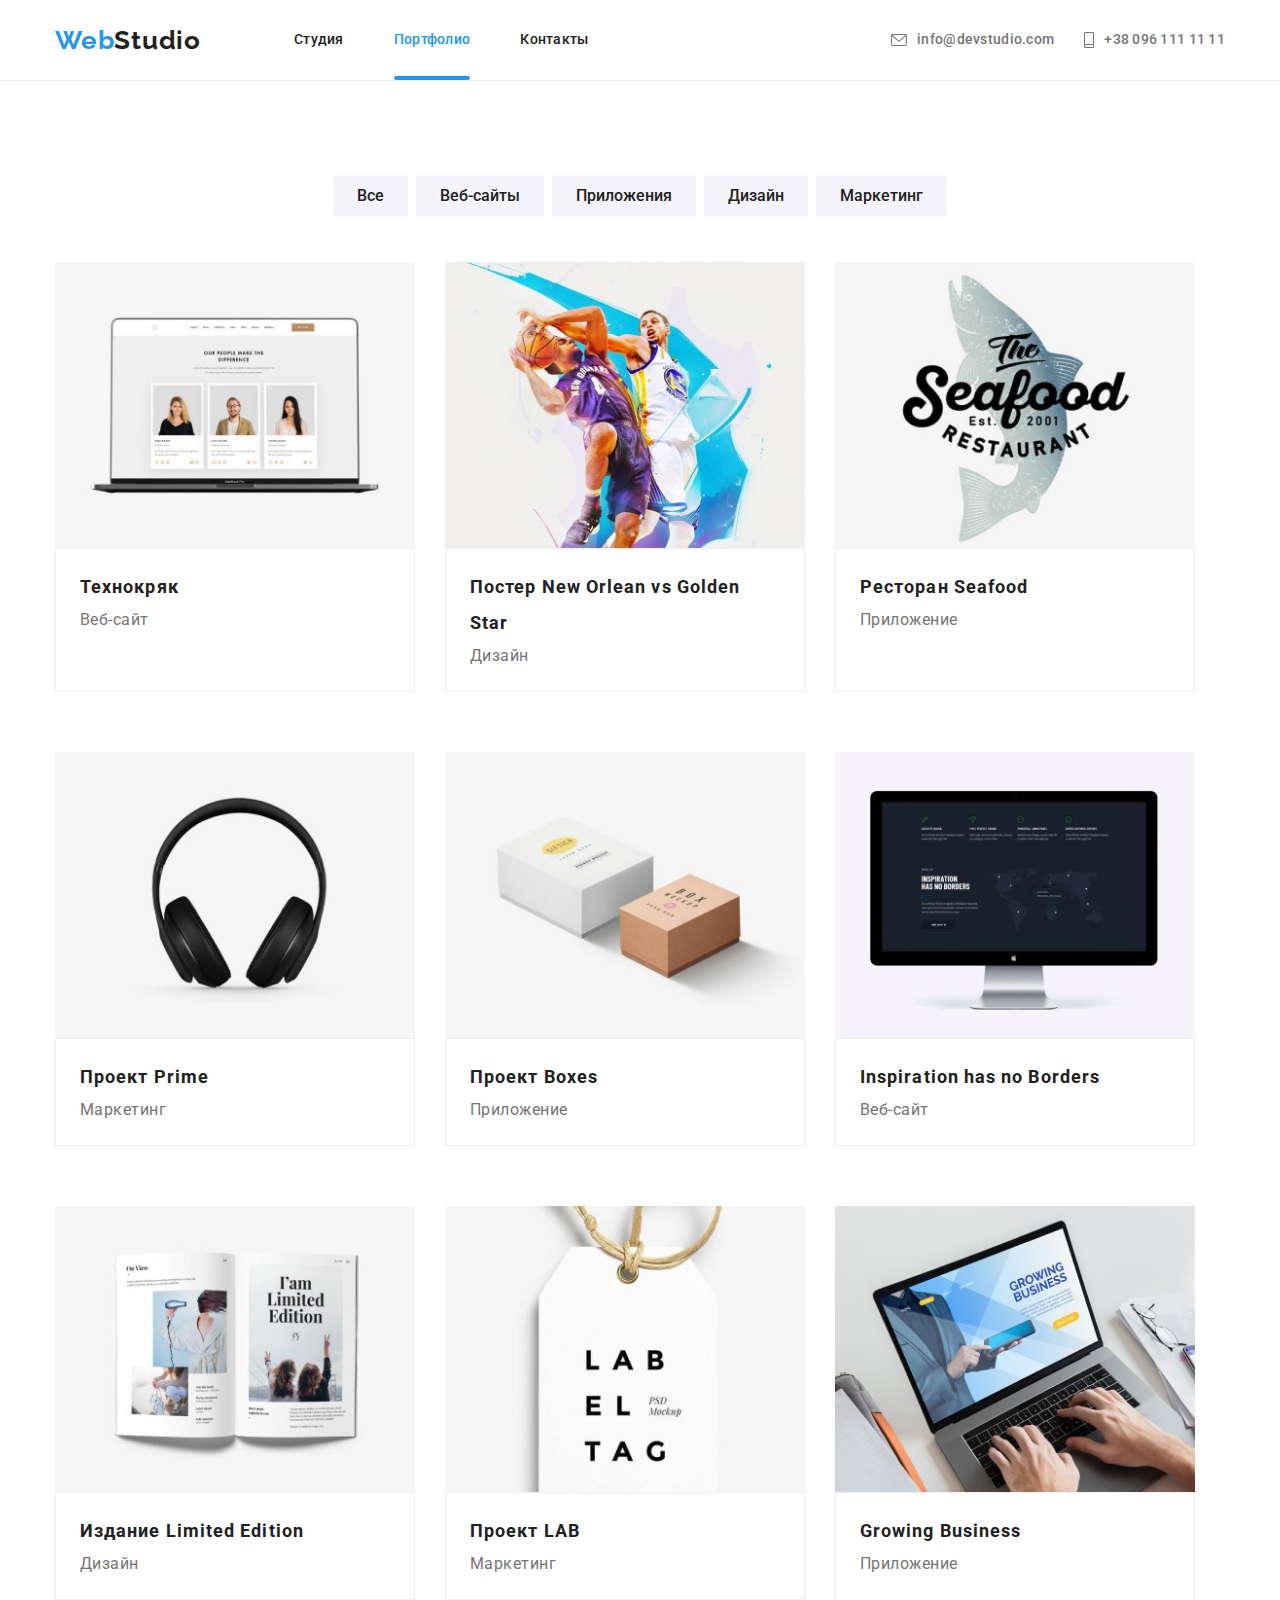
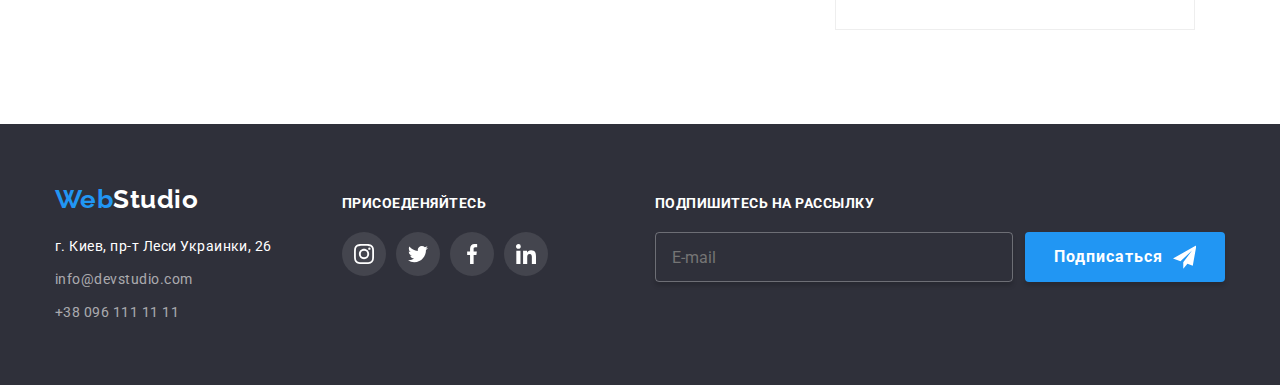
==== commit 5715cc9d: "Включає правки ментора" ====
--- a/portfolio.html
+++ b/portfolio.html
@@ -21,7 +21,7 @@
     <link rel="stylesheet" href="./css/main.min.css" />
     <link rel="stylesheet" href="./css/styles.css" />
   </head>
-  <body>
+  <body data-body>
     <!-- Header -->
     <header class="header">
       <div class="header__main-nav container">
@@ -61,9 +61,9 @@
           </li>
         </ul>
         <button class="mobile__menu-btn" type="button" data-menu-button aria-expanded="false">
-          <svg class="mobile__menu-icon" width="24" height="16">
+          <svg class="mobile__menu-icon" width="40" height="40">
             <use class="mobile__menu-icon-menu" href="./images/icons.svg#icon-menu"></use>
-            <use class="mobile__menu-icon-close" href="./images/icons.svg#icon-close"></use>
+            <use class="mobile__menu-icon-close" href="./images/icons.svg#icon-menu-close"></use>
           </svg>
         </button>
       </div>
@@ -593,7 +593,7 @@
         <div class="footer__subscribe">
           <h3 class="footer__subscribe-text">Подпишитесь на рассылку</h3>
           <form class="footer__form">
-            <label>
+            <label class="footer__form-label">
               <input class="footer__form-email" type="email" placeholder="E-mail" />
             </label>
             <button class="footer__form-btn" type="submit">
@@ -608,80 +608,76 @@
     </footer>
     <!-- Мобильное меню -->
     <div class="mobile-menu" data-menu>
-      <div class="mobile-menu__container">
-        <nav class="mobile__menu-nav">
-          <ul class="mobile__menu-list list">
-            <li class="mobile__menu-item">
-              <a class="mobile__menu-link link" href="./index.html">Студия</a>
-            </li>
-            <li class="mobile__menu-item">
-              <a class="mobile__menu-link mobile__menu-link--current link" href="./portfolio.html"
-                >Портфолио</a
-              >
-            </li>
-            <li class="mobile__menu-item">
-              <a class="mobile__menu-link link" href="">Контакты</a>
-            </li>
-          </ul>
-        </nav>
-        <ul class="mobile__menu-contact list">
-          <li class="mobile__menu-item">
-            <a class="mobile__menu-tel mobile__menu-contact-link link" href="tel:+380961111111">
-              +38 096 111 11 11
-            </a>
-          </li>
-          <li class="mobile__menu-item">
-            <a
-              class="mobile__menu-mail mobile__menu-contact-link link"
-              href="mailto:info@devstudio.com"
-            >
-              info@devstudio.com
-            </a>
-          </li>
-        </ul>
-        <ul class="mobile__socials-list list">
-          <li class="mobile__socials-item">
-            <a
-              class="mobile__socials-link link"
-              href="https://www.instagram.com/"
-              target="_blank"
-              rel="noopener noreferrer"
-              aria-label="instagram"
-              >Instagram
-            </a>
-          </li>
-          <li class="mobile__socials-item">
-            <a
-              class="mobile__socials-link link"
-              href="https://twitter.com/?lang=ru"
-              target="_blank"
-              rel="noopener noreferrer"
-              aria-label="twitter"
-              >Twitter
-            </a>
-          </li>
-          <li class="mobile__socials-item">
-            <a
-              class="mobile__socials-link link"
-              href="https://www.facebook.com/"
-              target="_blank"
-              rel="noopener noreferrer"
-              aria-label="facebook"
-              >Facebook
-            </a>
-          </li>
-          <li class="mobile__socials-item">
-            <a
-              class="mobile__socials-link link"
-              href="https://ru.linkedin.com/"
-              target="_blank"
-              rel="noopener noreferrer"
-              aria-label="linkedin"
-              >Linkedin
-            </a>
-          </li>
-        </ul>
-      </div>
+      <ul class="mobile__menu-nav list">
+        <li class="mobile__menu-nav-item">
+          <a class="mobile__menu-link link" href="./index.html">Студия</a>
+        </li>
+        <li class="mobile__menu-nav-item">
+          <a class="mobile__menu-link mobile__menu-link--current link" href="./portfolio.html"
+            >Портфолио</a
+          >
+        </li>
+        <li class="mobile__menu-nav-item">
+          <a class="mobile__menu-link link" href="">Контакты</a>
+        </li>
+      </ul>
+      <ul class="mobile__menu-contacts list">
+        <li class="mobile__menu-contacts-item">
+          <a class="mobile__menu-tel mobile__menu-contact-link link" href="tel:+380961111111">
+            +38 096 111 11 11
+          </a>
+        </li>
+        <li class="mobile__menu-contacts-item">
+          <a
+            class="mobile__menu-mail mobile__menu-contact-link link"
+            href="mailto:info@devstudio.com"
+          >
+            info@devstudio.com
+          </a>
+        </li>
+      </ul>
+      <ul class="mobile__menu-socials-list list">
+        <li class="mobile__menu-socials-item">
+          <a
+            class="mobile__menu-socials-link link"
+            href="https://www.instagram.com/"
+            target="_blank"
+            rel="noopener noreferrer"
+            aria-label="instagram"
+            >Instagram
+          </a>
+        </li>
+        <li class="mobile__menu-socials-item">
+          <a
+            class="mobile__menu-socials-link link"
+            href="https://twitter.com/?lang=ru"
+            target="_blank"
+            rel="noopener noreferrer"
+            aria-label="twitter"
+            >Twitter
+          </a>
+        </li>
+        <li class="mobile__menu-socials-item">
+          <a
+            class="mobile__menu-socials-link link"
+            href="https://www.facebook.com/"
+            target="_blank"
+            rel="noopener noreferrer"
+            aria-label="facebook"
+            >Facebook
+          </a>
+        </li>
+        <li class="mobile__menu-socials-item">
+          <a
+            class="mobile__menu-socials-link link"
+            href="https://ru.linkedin.com/"
+            target="_blank"
+            rel="noopener noreferrer"
+            aria-label="linkedin"
+            >Linkedin
+          </a>
+        </li>
+      </ul>
     </div>
     <script src="./js/mobile-menu.js"></script>
   </body>
--- a/css/main.min.css
+++ b/css/main.min.css
@@ -1 +1 @@
-body{color:var(--primary-text-color);background-color:var(--primary-white-color);font-family:Roboto,sans-serif;letter-spacing:.03em}.container{width:100%;padding-left:15px;padding-right:15px;margin-left:auto;margin-right:auto}@media screen and (min-width: 480px){.container{width:480px}}@media screen and (min-width: 768px){.container{width:768px}}@media screen and (min-width: 1200px){.container{width:1200px}}.section{padding-top:60px;padding-bottom:60px}@media screen and (min-width: 1200px){.section{padding-top:94px;padding-bottom:94px}}.section-title{color:var(--primary-text-color);font-size:36px;line-height:1.16px;text-align:center;margin-top:0px;margin-bottom:30px}@media screen and (min-width: 1200px){.section-title{font-size:36px;line-height:1.17;margin-bottom:50px}}.img{display:block;max-width:100%;height:auto}footer{background-color:var(--footer-bg-color)}.list{list-style:none;padding:0px;margin:0px}.link{text-decoration:none}.header{padding:10px 0;border-bottom:1px solid var(--page-header-border)}@media screen and (min-width: 768px){.header{padding:0}}.header__main-nav{display:-webkit-box;display:-ms-flexbox;display:flex;-webkit-box-align:center;-ms-flex-align:center;align-items:center}.header__nav{display:none}@media screen and (min-width: 768px){.header__nav{display:-webkit-box;display:-ms-flexbox;display:flex;-webkit-box-align:center;-ms-flex-align:center;align-items:center}}.header__nav-item:not(:last-child){margin-right:50px}.header__nav-link{font-size:14px;line-height:1.14;letter-spacing:.02em;text-decoration:none;color:var(--primary-text-color);display:block;padding:32px 0px;-webkit-transition:color 250ms cubic-bezier(0.4, 0, 0.2, 1);transition:color 250ms cubic-bezier(0.4, 0, 0.2, 1)}.header__nav-link:hover,.header__nav-link:focus{color:var(--accent-color)}.header__nav-link--current{position:relative;color:var(--accent-color)}.header__nav-link--current::after{position:absolute;content:"";display:block;width:100%;height:4px;border-radius:2px;background-color:var(--accent-color);bottom:0px;left:0px}.header__contact{display:none}@media screen and (min-width: 768px){.header__contact{display:-webkit-box;display:-ms-flexbox;display:flex;-webkit-box-orient:vertical;-webkit-box-direction:normal;-ms-flex-direction:column;flex-direction:column;margin-left:auto}}.header__contact-item:not(:last-child){margin-bottom:10px}@media screen and (min-width: 1200px){.header__contact{-webkit-box-orient:horizontal;-webkit-box-direction:normal;-ms-flex-direction:row;flex-direction:row}.header__contact-item:not(:last-child){margin-bottom:0;margin-right:30px}}@media screen and (min-width: 768px){.header__contact-mail,.header__contact-tel{display:-webkit-box;display:-ms-flexbox;display:flex;-webkit-box-align:center;-ms-flex-align:center;align-items:center;color:var(--text-color);font-style:normal;font-weight:500;font-size:14px;line-height:1.14;letter-spacing:.02em;fill:currentColor;-webkit-transition:color 250ms cubic-bezier(0.4, 0, 0.2, 1);transition:color 250ms cubic-bezier(0.4, 0, 0.2, 1)}}@media screen and (min-width: 1200px){.header__contact-mail,.header__contact-tel{padding:32px 0px}}.header__contact-link:hover,.header__contact-link:focus{color:var(--accent-color)}@media screen and (min-width: 768px){.header__contact-icon{display:-webkit-inline-box;display:-ms-inline-flexbox;display:inline-flex;margin-right:8px}}@media screen and (min-width: 1200px){.header__contact-icon{margin-right:10px}}.hero-section{max-width:480px;margin-left:auto;margin-right:auto;display:-webkit-box;display:-ms-flexbox;display:flex;-webkit-box-pack:center;-ms-flex-pack:center;justify-content:center;text-align:center;padding:200px 0px;background-image:-webkit-gradient(linear, left top, right top, from(rgba(47, 48, 58, 0.4)), to(rgba(47, 48, 58, 0.4))),url("../images/hero/header_mobile@1x.jpg");background-image:linear-gradient(to right, rgba(47, 48, 58, 0.4), rgba(47, 48, 58, 0.4)),url("../images/hero/header_mobile@1x.jpg");background-color:var(--social-icon-color);background-repeat:no-repeat;background-size:cover;background-position:center}@media(min-device-pixel-ratio: 2),(-webkit-min-device-pixel-ratio: 2),(min-resolution: 192dpi),(min-resolution: 2dppx){.hero-section{background-image:-webkit-gradient(linear, left top, right top, from(rgba(47, 48, 58, 0.4)), to(rgba(47, 48, 58, 0.4))),url("../images/hero/header_mobile@2x.jpg");background-image:linear-gradient(to right, rgba(47, 48, 58, 0.4), rgba(47, 48, 58, 0.4)),url("../images/hero/header_mobile@2x.jpg")}}@media screen and (min-width: 768px){.hero-section{background-image:-webkit-gradient(linear, left top, right top, from(rgba(47, 48, 58, 0.4)), to(rgba(47, 48, 58, 0.4))),url("../images/hero/header_tablet@1x.jpg");background-image:linear-gradient(to right, rgba(47, 48, 58, 0.4), rgba(47, 48, 58, 0.4)),url("../images/hero/header_tablet@1x.jpg")}}@media screen and (min-width: 768px)and (min-device-pixel-ratio: 2),screen and (min-width: 768px)and (-webkit-min-device-pixel-ratio: 2),screen and (min-width: 768px)and (min-resolution: 192dpi),screen and (min-width: 768px)and (min-resolution: 2dppx){.hero-section{background-image:-webkit-gradient(linear, left top, right top, from(rgba(47, 48, 58, 0.4)), to(rgba(47, 48, 58, 0.4))),url("../images/hero/header_tablet@2x.jpg");background-image:linear-gradient(to right, rgba(47, 48, 58, 0.4), rgba(47, 48, 58, 0.4)),url("../images/hero/header_tablet@2x.jpg")}}@media screen and (min-width: 1200px){.hero-section{background-image:-webkit-gradient(linear, left top, right top, from(rgba(47, 48, 58, 0.4)), to(rgba(47, 48, 58, 0.4))),url("../images/hero/header_desktop@1x.jpg");background-image:linear-gradient(to right, rgba(47, 48, 58, 0.4), rgba(47, 48, 58, 0.4)),url("../images/hero/header_desktop@1x.jpg")}}@media screen and (min-width: 1200px)and (min-device-pixel-ratio: 2),screen and (min-width: 1200px)and (-webkit-min-device-pixel-ratio: 2),screen and (min-width: 1200px)and (min-resolution: 192dpi),screen and (min-width: 1200px)and (min-resolution: 2dppx){.hero-section{background-image:-webkit-gradient(linear, left top, right top, from(rgba(47, 48, 58, 0.4)), to(rgba(47, 48, 58, 0.4))),url("../images/hero/header_desktop@2x.jpg");background-image:linear-gradient(to right, rgba(47, 48, 58, 0.4), rgba(47, 48, 58, 0.4)),url("../images/hero/header_desktop@2x.jpg")}}@media screen and (min-width: 768px){.hero-section{max-width:768px}}@media screen and (min-width: 1200px){.hero-section{max-width:1600px}}.hero-section__title{color:var(--primary-white-color);font-weight:900;font-size:26px;line-height:1.6;letter-spacing:.06em;text-transform:uppercase;margin-top:0px;margin-bottom:30px;text-align:center;max-width:360px;height:auto}@media screen and (min-width: 1200px){.hero-section__title{font-size:44px;line-height:1.36;max-width:696px}}.hero-section__btn{font-family:inherit;font-weight:700;font-size:16px;line-height:1.88;letter-spacing:.06em;color:var(--primary-white-color);background-color:var(--accent-color);cursor:pointer;min-width:200px;min-height:50px;-webkit-box-shadow:var(--shadow-hero-btn);box-shadow:var(--shadow-hero-btn);border-radius:4px;border-color:rgba(0,0,0,0)}.hero-section__btn:hover,.hero-section__btn:focus{background-color:var(--accent-btn-bg)}.features__list{display:block}@media screen and (min-width: 768px){.features__list{display:-webkit-box;display:-ms-flexbox;display:flex;-webkit-box-pack:center;-ms-flex-pack:center;justify-content:center;-ms-flex-wrap:wrap;flex-wrap:wrap;gap:30px}}.features__wrap{display:-webkit-box;display:-ms-flexbox;display:flex;-webkit-box-pack:center;-ms-flex-pack:center;justify-content:center;-webkit-box-align:center;-ms-flex-align:center;align-items:center;height:120px;background-color:var(--filter-btn-bg-color);border-radius:4px;margin-bottom:30px}@media screen and (min-width: 768px){.features__item{-ms-flex-preferred-size:calc((100% - 60px)/2);flex-basis:calc((100% - 60px)/2)}}@media screen and (min-width: 1200px){.features__item{-ms-flex-preferred-size:calc((100% - 120px)/4);flex-basis:calc((100% - 120px)/4)}}.features__subtitle{text-align:center;font-size:14px;line-height:1.14;text-transform:uppercase;margin-top:0px;margin-bottom:10px}@media screen and (min-width: 768px){.features__subtitle{text-align:left}}.features__text{color:var(--text-color);font-size:14px;line-height:1.71;margin-top:0px;margin-bottom:0px}.works{display:none}@media screen and (min-width: 1200px){.works{display:-webkit-box;display:-ms-flexbox;display:flex;margin-top:-94px}}.works__list{display:-webkit-box;display:-ms-flexbox;display:flex}.works__item:not(:last-child){margin-right:30px}.works__item{position:relative}.works__descr{position:absolute;display:-webkit-box;display:-ms-flexbox;display:flex;-webkit-box-align:center;-ms-flex-align:center;align-items:center;-webkit-box-pack:center;-ms-flex-pack:center;justify-content:center;width:100%;height:70px;right:0;bottom:0;background:rgba(47,48,58,.8)}.works__text{font-weight:700;font-size:14px;line-height:1.14;text-transform:uppercase;color:var(--primary-white-color);margin:0;padding:0}.teams{display:block;background-color:var(--filter-btn-bg-color)}.teams__list{display:-webkit-box;display:-ms-flexbox;display:flex;-webkit-box-orient:vertical;-webkit-box-direction:normal;-ms-flex-direction:column;flex-direction:column;gap:30px;text-align:center}@media screen and (min-width: 768px){.teams__list{-webkit-box-pack:center;-ms-flex-pack:center;justify-content:center;-webkit-box-orient:horizontal;-webkit-box-direction:normal;-ms-flex-direction:row;flex-direction:row;-ms-flex-wrap:wrap;flex-wrap:wrap}}@media screen and (min-width: 1200px){.teams__list{-ms-flex-wrap:nowrap;flex-wrap:nowrap}}.teams__wrap{padding:24px 0}@media screen and (min-width: 1200px){.teams__wrap{padding:30px 0}}.teams__item{background-color:var(--primary-white-color);-webkit-box-shadow:var(--shadow-team-container);box-shadow:var(--shadow-team-container);border-radius:0px 0px 4px 4px}@media screen and (min-width: 768px){.teams__item{-ms-flex-preferred-size:calc((100% - 60px)/2);flex-basis:calc((100% - 60px)/2)}}@media screen and (min-width: 1200px){.teams__item{-ms-flex-preferred-size:calc((100% - 120px)/4);flex-basis:calc((100% - 120px)/4)}}.teams__img{-o-object-fit:contain;object-fit:contain}@media screen and (min-width: 768px){.teams__img{width:354px}}@media screen and (min-width: 1200px){.teams__img{width:270px}}.teams__name{font-weight:500;font-style:normal;font-size:16px;line-height:1.19;padding-bottom:10px;margin-top:0px;margin-bottom:0px}.teams__text{color:var(--text-color);font-weight:400;font-style:normal;font-size:16px;line-height:1.19;padding-bottom:16px;margin-top:0px;margin-bottom:0px}.teams__socials-list{display:-webkit-box;display:-ms-flexbox;display:flex;-webkit-box-pack:center;-ms-flex-pack:center;justify-content:center;-webkit-box-align:center;-ms-flex-align:center;align-items:center;gap:10px}.teams__link{display:-webkit-inline-box;display:-ms-inline-flexbox;display:inline-flex;fill:var(--icon-color);width:44px;height:44px;padding:12px;border-radius:50%;-webkit-transition:fill 250ms cubic-bezier(0.4, 0, 0.2, 1);transition:fill 250ms cubic-bezier(0.4, 0, 0.2, 1);-webkit-transition:background-color 250ms cubic-bezier(0.4, 0, 0.2, 1);transition:background-color 250ms cubic-bezier(0.4, 0, 0.2, 1)}.teams__link:hover,.teams__link:focus{fill:var(--section-team-color);background-color:var(--accent-color)}.customers__list{display:-webkit-box;display:-ms-flexbox;display:flex;-webkit-box-pack:center;-ms-flex-pack:center;justify-content:center;-ms-flex-wrap:wrap;flex-wrap:wrap;-webkit-box-align:center;-ms-flex-align:center;align-items:center;gap:30px}.customers__item{-ms-flex-preferred-size:calc((100% - 60px)/2);flex-basis:calc((100% - 60px)/2)}@media screen and (min-width: 768px){.customers__item{-ms-flex-preferred-size:calc((100% - 90px)/3);flex-basis:calc((100% - 90px)/3)}}@media screen and (min-width: 1200px){.customers__item{-ms-flex-preferred-size:calc((100% - 180px)/6);flex-basis:calc((100% - 180px)/6)}}.customers__link{display:-webkit-box;display:-ms-flexbox;display:flex;-webkit-box-pack:center;-ms-flex-pack:center;justify-content:center;-webkit-box-align:center;-ms-flex-align:center;align-items:center;max-width:210px;height:92px;border:1px solid var(--icon-color);border-radius:4px;cursor:pointer;-webkit-transition:border 250ms cubic-bezier(0.4, 0, 0.2, 1);transition:border 250ms cubic-bezier(0.4, 0, 0.2, 1)}.customers__link:hover,.customers__link:focus{border-color:var(--accent-color)}.customers__icon{fill:var(--icon-color);-webkit-transition:fill 250ms cubic-bezier(0.4, 0, 0.2, 1);transition:fill 250ms cubic-bezier(0.4, 0, 0.2, 1)}.customers__link:hover .customers__icon,.customers__link:focus .customers__icon{fill:var(--accent-color)}.footer{display:-webkit-box;display:-ms-flexbox;display:flex;-webkit-box-orient:vertical;-webkit-box-direction:normal;-ms-flex-direction:column;flex-direction:column;padding:60px 0}@media screen and (min-width: 768px){.footer{-webkit-box-pack:center;-ms-flex-pack:center;justify-content:center;-ms-flex-wrap:wrap;flex-wrap:wrap;-webkit-box-orient:horizontal;-webkit-box-direction:normal;-ms-flex-direction:row;flex-direction:row;padding-bottom:60px}}@media screen and (min-width: 1200px){.footer{-webkit-box-align:baseline;-ms-flex-align:baseline;align-items:baseline}}.footer__box{margin-bottom:60px}@media screen and (min-width: 768px){.footer__box{display:-webkit-box;display:-ms-flexbox;display:flex;-webkit-box-align:baseline;-ms-flex-align:baseline;align-items:baseline}}@media screen and (min-width: 1200px){.footer__box{margin-bottom:0;margin-right:93px}}.footer__contacs{display:-webkit-box;display:-ms-flexbox;display:flex;-webkit-box-orient:vertical;-webkit-box-direction:normal;-ms-flex-direction:column;flex-direction:column;-webkit-box-align:center;-ms-flex-align:center;align-items:center;margin-bottom:60px}@media screen and (min-width: 768px){.footer__contacs{margin-right:165px;margin-bottom:0}}@media screen and (min-width: 1200px){.footer__contacs{margin-right:70px;-webkit-box-align:start;-ms-flex-align:start;align-items:flex-start}}.footer__address{display:-webkit-box;display:-ms-flexbox;display:flex;-webkit-box-orient:vertical;-webkit-box-direction:normal;-ms-flex-direction:column;flex-direction:column;-webkit-box-align:center;-ms-flex-align:center;align-items:center;font-style:normal;font-weight:400;font-size:14px;line-height:1.71}@media screen and (min-width: 1200px){.footer__address{-webkit-box-align:start;-ms-flex-align:start;align-items:flex-start}}.footer__address-link{color:var(--primary-white-color)}.footer__address-mail,.footer__address-tel{color:var(--primary-footer-tel)}.footer__address-mail:hover,.footer__address-mail:focus{color:var(--accent-color)}.footer__address-tel:hover,.footer__address-tel:focus{color:var(--accent-color)}.footer__address-item:not(:last-child){margin-bottom:8px}@media screen and (min-width: 1200px){.footer__address-item:not(:last-child){margin-bottom:9px}}.footer__address-item{font-style:normal}.footer-socials{display:-webkit-box;display:-ms-flexbox;display:flex;-webkit-box-orient:vertical;-webkit-box-direction:normal;-ms-flex-direction:column;flex-direction:column;-webkit-box-align:center;-ms-flex-align:center;align-items:center}@media screen and (min-width: 1200px){.footer-socials{-webkit-box-align:start;-ms-flex-align:start;align-items:flex-start}}.footer-socials__text{font-weight:700;font-size:14px;line-height:1.14;text-transform:uppercase;color:var(--primary-white-color);margin:0 0 20px}.footer-socials-list{display:-webkit-box;display:-ms-flexbox;display:flex;-webkit-box-pack:center;-ms-flex-pack:center;justify-content:center;-webkit-box-align:center;-ms-flex-align:center;align-items:center;gap:10px}.footer-socials__link{display:-webkit-inline-box;display:-ms-inline-flexbox;display:inline-flex;fill:var(--primary-white-color);width:44px;height:44px;padding:12px;border-radius:50%;background-color:var(--footer-icon-bg);-webkit-transition:fill 250ms cubic-bezier(0.4, 0, 0.2, 1);transition:fill 250ms cubic-bezier(0.4, 0, 0.2, 1);-webkit-transition:background-color 250ms cubic-bezier(0.4, 0, 0.2, 1);transition:background-color 250ms cubic-bezier(0.4, 0, 0.2, 1)}.footer-socials__link:hover,.footer-socials__link:focus{fill:var(--section-team-color);background-color:var(--accent-color);-webkit-box-shadow:var(--shadow-footer-icon);box-shadow:var(--shadow-footer-icon)}@media screen and (min-height: 1200px){.footer__subscribe{margin-left:93px}}.footer__subscribe-text{font-weight:700;font-size:14px;line-height:1.14px;text-align:center;text-transform:uppercase;color:var(--primary-white-color);margin:0 0 20px}@media screen and (min-width: 1200px){.footer__subscribe-text{text-align:left}}.footer__form{display:-webkit-box;display:-ms-flexbox;display:flex;-webkit-box-orient:vertical;-webkit-box-direction:normal;-ms-flex-direction:column;flex-direction:column;-webkit-box-align:center;-ms-flex-align:center;align-items:center}@media screen and (min-width: 1200px){.footer__form{-webkit-box-orient:horizontal;-webkit-box-direction:normal;-ms-flex-direction:row;flex-direction:row}}.footer__form-email{display:-webkit-box;display:-ms-flexbox;display:flex;-webkit-box-align:center;-ms-flex-align:center;align-items:center;width:450px;height:50px;font-size:16px;line-height:1.25;padding:15px 16px;margin-bottom:20px;color:rgba(255,255,255,.6);background-color:inherit;border:1px solid rgba(255,255,255,.3);-webkit-box-shadow:0px 4px 4px rgba(0,0,0,.15);box-shadow:0px 4px 4px rgba(0,0,0,.15);border-radius:4px;outline:none}@media screen and (min-width: 1200px){.footer__form-email{width:358px;margin-bottom:0;margin-right:12px}}.footer__form-btn{display:-webkit-inline-box;display:-ms-inline-flexbox;display:inline-flex;-webkit-box-align:center;-ms-flex-align:center;align-items:center;text-align:center;position:relative;width:200px;height:50px;font-weight:700;font-size:16px;line-height:1.88;letter-spacing:.06em;padding:10px 29px;border:none;color:var(--primary-white-color);background-color:var(--accent-color);-webkit-box-shadow:0px 4px 4px rgba(0,0,0,.15);box-shadow:0px 4px 4px rgba(0,0,0,.15);border-radius:4px}.footer__form-icon{width:24px;height:24px;margin-left:10px;fill:var(--primary-white-color)}.portfolio__list{display:block}@media screen and (min-width: 768px){.portfolio__list{display:-webkit-box;display:-ms-flexbox;display:flex;-webkit-box-pack:center;-ms-flex-pack:center;justify-content:center;-ms-flex-wrap:wrap;flex-wrap:wrap;gap:30px}}@media screen and (min-width: 768px){.portfolio__list{-webkit-box-pack:start;-ms-flex-pack:start;justify-content:start}}.portfolio__item:not(:last-child){margin-bottom:30px}@media screen and (min-width: 768px){.portfolio__item{-ms-flex-preferred-size:calc((100% - 60px)/2);flex-basis:calc((100% - 60px)/2);margin-bottom:0}}@media screen and (min-width: 1200px){.portfolio__item{-ms-flex-preferred-size:calc((100% - 90px)/3);flex-basis:calc((100% - 90px)/3)}}.portfolio__item:hover{-webkit-box-shadow:0px 1px 1px rgba(0,0,0,.12),0px 4px 4px rgba(0,0,0,.06),1px 4px 6px rgba(0,0,0,.16);box-shadow:0px 1px 1px rgba(0,0,0,.12),0px 4px 4px rgba(0,0,0,.06),1px 4px 6px rgba(0,0,0,.16);-webkit-transition:-webkit-box-shadow 250ms cubic-bezier(0.4, 0, 0.2, 1);transition:-webkit-box-shadow 250ms cubic-bezier(0.4, 0, 0.2, 1);transition:box-shadow 250ms cubic-bezier(0.4, 0, 0.2, 1);transition:box-shadow 250ms cubic-bezier(0.4, 0, 0.2, 1), -webkit-box-shadow 250ms cubic-bezier(0.4, 0, 0.2, 1)}.portfolio__link{display:-webkit-box;display:-ms-flexbox;display:flex;height:100%;-webkit-box-orient:vertical;-webkit-box-direction:normal;-ms-flex-direction:column;flex-direction:column}.thumb{position:relative;overflow:hidden}.thumb-img{display:block;max-width:100%}@media screen and (min-width: 768px){.thumb-img{width:354px}}@media screen and (min-width: 1200px){.thumb-img{width:370px}}.thumb:hover .thumb-text{-webkit-transform:translateY(0);transform:translateY(0)}.thumb-text{position:absolute;bottom:0;width:100%;background-color:var(--accent-card-color);padding:63px 24px;font-size:18px;margin:0;color:var(--primary-white-color);line-height:1.56;-webkit-transform:translateY(101%);transform:translateY(101%);-webkit-transition:-webkit-transform 250ms cubic-bezier(0.4, 0, 0.2, 1);transition:-webkit-transform 250ms cubic-bezier(0.4, 0, 0.2, 1);transition:transform 250ms cubic-bezier(0.4, 0, 0.2, 1);transition:transform 250ms cubic-bezier(0.4, 0, 0.2, 1), -webkit-transform 250ms cubic-bezier(0.4, 0, 0.2, 1)}.description{border:1px solid var(--border-portfolio-item-color);padding:20px 24px;-webkit-box-flex:1;-ms-flex-positive:1;flex-grow:1}.description-title{color:var(--primary-text-color);font-style:normal;font-size:18px;line-height:2;letter-spacing:.06em;margin-bottom:4px;margin:0px}.description-text{color:var(--text-color);font-style:normal;font-weight:400;font-size:16px;line-height:1.88;margin:0px}.header__logo{font-family:Raleway,sans-serif;font-weight:700;font-size:24px;line-height:1.17;letter-spacing:.03em;text-decoration:none}@media screen and (min-width: 768px){.header__logo{margin-right:87px}}@media screen and (min-width: 1200px){.header__logo{font-size:26px;line-height:1.19;margin-right:93px}}.header__logo-icon{color:var(--accent-color)}.header__logo-text{color:var(--primary-text-color)}.footer__logo{font-family:Raleway,sans-serif;font-weight:700;font-size:26px;line-height:1.19;text-decoration:none;margin-bottom:20px}.footer__logo-icon{color:var(--accent-color)}.footer__logo-text{color:var(--primary-white-color)}.filter__list{display:-webkit-box;display:-ms-flexbox;display:flex;-ms-flex-wrap:wrap;flex-wrap:wrap;-webkit-box-pack:left;-ms-flex-pack:left;justify-content:left;margin-bottom:50px}@media screen and (min-width: 768px){.filter__list{-webkit-box-pack:center;-ms-flex-pack:center;justify-content:center;-ms-flex-wrap:nowrap;flex-wrap:nowrap;margin-bottom:30px}}.filter__item:not(:last-child){margin-right:8px;margin-bottom:15px}.filter__item{margin-bottom:15px}.filter__btn{font-family:inherit;color:var(--primary-text-color);background-color:var(--filter-btn-bg-color);font-weight:500;font-size:16px;line-height:1.62;cursor:pointer;border-radius:4px;border-color:rgba(0,0,0,0);padding:6px 22px;-webkit-transition:color 250ms cubic-bezier(0.4, 0, 0.2, 1);transition:color 250ms cubic-bezier(0.4, 0, 0.2, 1);-webkit-transition:background-color 250ms cubic-bezier(0.4, 0, 0.2, 1);transition:background-color 250ms cubic-bezier(0.4, 0, 0.2, 1)}.filter__btn:hover,.filter__btn:focus{color:var(--primary-white-color);background-color:var(--accent-color);-webkit-box-shadow:0px 3px 1px rgba(0,0,0,.1),0px 1px 2px rgba(0,0,0,.08),0px 2px 2px rgba(0,0,0,.12);box-shadow:0px 3px 1px rgba(0,0,0,.1),0px 1px 2px rgba(0,0,0,.08),0px 2px 2px rgba(0,0,0,.12)}.backdrop{position:fixed;top:0;left:0;width:100%;height:100%;padding:94px 15px 0;background-color:var(--modal-backdrop-color);opacity:1;z-index:100;-webkit-transition:opacity 250ms cubic-bezier(0.4, 0, 0.2, 1);transition:opacity 250ms cubic-bezier(0.4, 0, 0.2, 1)}.backdrop.is-hidden{opacity:0;visibility:hidden;pointer-events:none}.modal{display:-webkit-box;display:-ms-flexbox;display:flex;-webkit-box-orient:vertical;-webkit-box-direction:normal;-ms-flex-direction:column;flex-direction:column;-webkit-box-align:center;-ms-flex-align:center;align-items:center;position:absolute;top:50%;left:50%;width:100%;max-width:450px;border-radius:4px;padding:40px;background-color:var(--primary-white-color);-webkit-box-shadow:var(--shadow-modal-window);box-shadow:var(--shadow-modal-window);-webkit-transform:translate(-50%, -50%) scale(1);transform:translate(-50%, -50%) scale(1);-webkit-transition:250ms cubic-bezier(0.4, 0, 0.2, 1);transition:250ms cubic-bezier(0.4, 0, 0.2, 1)}.backdrop.is-hidden .modal{-webkit-transform:translate(-50%, -50%) scale(0.1);transform:translate(-50%, -50%) scale(0.1)}@media screen and (min-width: 1200px){.modal{max-width:528px}}.modal__close-btn{position:absolute;top:0;right:0;display:-webkit-box;display:-ms-flexbox;display:flex;-webkit-box-pack:center;-ms-flex-pack:center;justify-content:center;-webkit-box-align:center;-ms-flex-align:center;align-items:center;width:30px;height:30px;margin-top:8px;margin-right:8px;border-radius:50px;cursor:pointer;fill:var(--primary-text-color);background-color:rgba(0,0,0,0);border:var(--modal-close-border-color);-webkit-transition:fill 250ms cubic-bezier(0.4, 0, 0.2, 1);transition:fill 250ms cubic-bezier(0.4, 0, 0.2, 1)}.modal__close-btn:hover,.modal__close-btn:focus{fill:var(--accent-color)}.modal__title{margin:0px 0px 12px 0px;padding:0;font-size:20px;line-height:1.15;text-align:center;letter-spacing:.03em;color:var(--primary-text-color)}.modal__form-label{display:block;position:relative}.modal__lable-title{display:block;margin-top:10px;font-size:12px;line-height:1.16;letter-spacing:.01em;color:#757575}.modal__input{padding-top:12px;padding-bottom:12px;padding-left:42px;margin-top:4px;width:100%;height:40px;cursor:pointer;outline:rgba(0,0,0,0);border-color:var(--footer-icon-bg);border:1px solid rgba(33,33,33,.2);border-radius:4px;-webkit-transition:border 250ms cubic-bezier(0.4, 0, 0.2, 1);transition:border 250ms cubic-bezier(0.4, 0, 0.2, 1)}.modal__input:hover,.modal__input:focus{border:1px solid var(--accent-color)}.modal__input-icon{position:absolute;display:inline-block;top:50%;left:0%;margin-left:12px;fill:var(--primary-text-color);-webkit-transition:fill 250ms cubic-bezier(0.4, 0, 0.2, 1);transition:fill 250ms cubic-bezier(0.4, 0, 0.2, 1)}.modal__input:hover+.modal__input-icon,.modal__input:focus+.modal__input-icon{fill:var(--accent-color)}.modal__form-feedback{width:100%;margin-bottom:20px}.modal__textarea::-webkit-input-placeholder{color:rgba(117,117,117,.5)}.modal__textarea::-moz-placeholder{color:rgba(117,117,117,.5)}.modal__textarea:-ms-input-placeholder{color:rgba(117,117,117,.5)}.modal__textarea::-ms-input-placeholder{color:rgba(117,117,117,.5)}.modal__textarea::placeholder{color:rgba(117,117,117,.5)}.modal__textarea{margin-top:4px;padding:12px 16px;width:100%;height:120px;font-size:14px;line-height:1.14;letter-spacing:.01em;outline:rgba(0,0,0,0);border:1px solid rgba(33,33,33,.2);border-radius:4px;resize:none;-webkit-transition:border 250ms cubic-bezier(0.4, 0, 0.2, 1);transition:border 250ms cubic-bezier(0.4, 0, 0.2, 1)}.modal__textarea:hover,.modal__textarea:focus{border:1px solid #2196f3}.modal__checkbox{display:-webkit-box;display:-ms-flexbox;display:flex;-webkit-box-pack:center;-ms-flex-pack:center;justify-content:center;-webkit-box-align:center;-ms-flex-align:center;align-items:center;width:100%;margin-top:20px;font-size:14px;line-height:1.71;letter-spacing:.03em}.modal__checkbox-input:checked+.modal__checkbox-img>.modal__checkbox-icon{fill:var(--primary-white-color)}.modal__checkbox-img{display:-webkit-inline-box;display:-ms-inline-flexbox;display:inline-flex;-webkit-box-align:center;-ms-flex-align:center;align-items:center;-webkit-box-pack:center;-ms-flex-pack:center;justify-content:center;width:16px;height:15px;border-radius:2px;outline:2px solid #212121;outline-offset:-2px;-webkit-transition:outline-color 250ms cubic-bezier(0.4, 0, 0.2, 1);transition:outline-color 250ms cubic-bezier(0.4, 0, 0.2, 1);-webkit-transition:background-color 250ms cubic-bezier(0.4, 0, 0.2, 1);transition:background-color 250ms cubic-bezier(0.4, 0, 0.2, 1)}.modal__checkbox-input:checked+.modal__checkbox-img{outline-color:var(--accent-color);background-color:var(--accent-color)}.modal__checkbox-icon{fill:rgba(0,0,0,0)}.modal__checkbox-text{margin-left:8px;font-size:14px;line-height:1.71;letter-spacing:.03em;color:var(--text-color)}.modal__user-agree{color:var(--accent-color)}.modal__btn{font-family:inherit;font-weight:700;font-size:16px;line-height:1.88;letter-spacing:.06em;color:var(--primary-white-color);background-color:var(--accent-color);cursor:pointer;width:200px;height:50px;margin-top:30px;-webkit-box-shadow:var(--shadow-hero-btn);box-shadow:var(--shadow-hero-btn);border-radius:4px;border-color:rgba(0,0,0,0)}.mobile__menu-btn{z-index:2;width:40px;height:40px;margin-left:auto;padding:0;display:-webkit-inline-box;display:-ms-inline-flexbox;display:inline-flex;-webkit-box-pack:center;-ms-flex-pack:center;justify-content:center;-webkit-box-align:center;-ms-flex-align:center;align-items:center;background-color:rgba(0,0,0,0);border:none;cursor:pointer}@media screen and (min-width: 768px){.mobile__menu-btn{display:none}}.mobile__menu-icon-menu{opacity:1;fill:var(--primary-text-color)}.mobile__menu-icon-menu{opacity:1;fill:var(--primary-text-color)}.mobile__menu-btn.is-open .mobile__menu-icon-menu{opacity:0}.mobile__menu-icon-close{opacity:0;fill:var(--primary-text-color)}.mobile__menu-btn.is-open .mobile__menu-icon-close{opacity:1}.mobile__menu-icon-close{opacity:0;fill:var(--primary-text-color)}.mobile-menu{z-index:1;position:fixed;top:0;width:100%;height:100%;background:#fff;-webkit-box-shadow:0px 4px 8px rgba(0,0,0,.04),0px 2px 4px rgba(0,0,0,.08),0px 1px 3px rgba(0,0,0,.16);box-shadow:0px 4px 8px rgba(0,0,0,.04),0px 2px 4px rgba(0,0,0,.08),0px 1px 3px rgba(0,0,0,.16);opacity:0;visibility:hidden;pointer-events:none;-webkit-transform:translateX(-100%);transform:translateX(-100%);-webkit-transition:visibility 250ms cubic-bezier(0.4, 0, 0.2, 1);transition:visibility 250ms cubic-bezier(0.4, 0, 0.2, 1);-webkit-transition:opacity 250ms cubic-bezier(0.4, 0, 0.2, 1);transition:opacity 250ms cubic-bezier(0.4, 0, 0.2, 1)}.mobile-menu.is-open{opacity:1;visibility:visible;pointer-events:initial;-webkit-transform:translateX(0);transform:translateX(0)}.mobile-menu__container{max-width:100vw;height:100%;margin-left:auto;padding:48px 40px;display:-webkit-box;display:-ms-flexbox;display:flex;-webkit-box-orient:vertical;-webkit-box-direction:normal;-ms-flex-direction:column;flex-direction:column;background:#fff;-webkit-box-shadow:0px 4px 8px rgba(0,0,0,.04),0px 2px 4px rgba(0,0,0,.08),0px 1px 3px rgba(0,0,0,.16);box-shadow:0px 4px 8px rgba(0,0,0,.04),0px 2px 4px rgba(0,0,0,.08),0px 1px 3px rgba(0,0,0,.16)}.mobile__menu-nav{margin-bottom:auto}.mobile__menu-item:not(:last-child){margin-bottom:32px}.mobile__menu-list{font-weight:500;font-size:40px;line-height:1.17;letter-spacing:.02em;color:var(--primary-text-color)}.mobile__menu-link{font-weight:500;font-size:40px;line-height:1.17;letter-spacing:.02em;color:var(--primary-text-color)}.mobile__menu-link--current{color:var(--accent-color)}.mobile__menu-tel{font-style:normal;font-weight:500;font-size:34px;line-height:1.17;letter-spacing:.02em;color:var(--accent-color)}.mobile__menu-mail{font-style:normal;font-weight:500;font-size:24px;line-height:1.16;letter-spacing:.02em;color:var(--text-color)}.mobile__socials-list{display:-webkit-box;display:-ms-flexbox;display:flex}.mobile__socials-link{display:-webkit-box;display:-ms-flexbox;display:flex;color:var(--accent-color)}.mobile__socials-list{margin-top:64px}.mobile__socials-item{padding:0 10px}.mobile__socials-item:first-child{padding-left:0}.mobile__socials-item:last-child{padding-right:0}.mobile__socials-item:not(:last-child){border-right:1px solid rgba(33,33,33,.2)}.visually-hidden{position:absolute;width:1px;height:1px;margin:-1px;border:0;padding:0;white-space:nowrap;-webkit-clip-path:inset(100%);clip-path:inset(100%);clip:rect(0 0 0 0);overflow:hidden}/*# sourceMappingURL=main.min.css.map */+body{color:var(--primary-text-color);background-color:var(--primary-white-color);font-family:Roboto,sans-serif;letter-spacing:.03em}body.no-scroll{overflow:hidden}.container{width:100%;padding-left:15px;padding-right:15px;margin-left:auto;margin-right:auto}@media screen and (min-width: 480px){.container{max-width:480px}}@media screen and (min-width: 768px){.container{max-width:768px}}@media screen and (min-width: 1200px){.container{max-width:1200px}}.section{padding-top:60px;padding-bottom:60px}@media screen and (min-width: 1200px){.section{padding-top:94px;padding-bottom:94px}}.section-title{color:var(--primary-text-color);font-size:36px;line-height:1.16;text-align:center;margin-top:0px;margin-bottom:30px}@media screen and (min-width: 1200px){.section-title{font-size:36px;line-height:1.17;margin-bottom:50px}}.img{display:block;max-width:100%;height:auto}footer{background-color:var(--footer-bg-color)}.list{list-style:none;padding:0px;margin:0px}.link{text-decoration:none}.header{padding:10px 0;border-bottom:1px solid var(--page-header-border)}@media screen and (min-width: 768px){.header{padding:0}}.header__main-nav{display:-webkit-box;display:-ms-flexbox;display:flex;-webkit-box-align:center;-ms-flex-align:center;align-items:center}.header__nav{display:none}@media screen and (min-width: 768px){.header__nav{display:-webkit-box;display:-ms-flexbox;display:flex;-webkit-box-align:center;-ms-flex-align:center;align-items:center}}.header__nav-item:not(:last-child){margin-right:50px}.header__nav-link{font-size:14px;font-weight:500;line-height:1.14;letter-spacing:.02em;text-decoration:none;color:var(--primary-text-color);display:block;padding:32px 0px;-webkit-transition:color 250ms cubic-bezier(0.4, 0, 0.2, 1);transition:color 250ms cubic-bezier(0.4, 0, 0.2, 1)}.header__nav-link:hover,.header__nav-link:focus{color:var(--accent-color)}.header__nav-link--current{position:relative;color:var(--accent-color)}.header__nav-link--current::after{position:absolute;content:"";display:block;width:100%;height:4px;border-radius:2px;background-color:var(--accent-color);bottom:0px;left:0px}.header__contact{display:none}@media screen and (min-width: 768px){.header__contact{display:-webkit-box;display:-ms-flexbox;display:flex;-webkit-box-orient:vertical;-webkit-box-direction:normal;-ms-flex-direction:column;flex-direction:column;margin-left:auto}}.header__contact-item:not(:last-child){margin-bottom:10px}@media screen and (min-width: 1200px){.header__contact{-webkit-box-orient:horizontal;-webkit-box-direction:normal;-ms-flex-direction:row;flex-direction:row}.header__contact-item:not(:last-child){margin-bottom:0;margin-right:30px}}@media screen and (min-width: 768px){.header__contact-mail,.header__contact-tel{display:-webkit-box;display:-ms-flexbox;display:flex;-webkit-box-align:center;-ms-flex-align:center;align-items:center;color:var(--text-color);font-style:normal;font-weight:500;font-size:14px;line-height:1.14;letter-spacing:.02em;fill:currentColor;-webkit-transition:color 250ms cubic-bezier(0.4, 0, 0.2, 1);transition:color 250ms cubic-bezier(0.4, 0, 0.2, 1)}}@media screen and (min-width: 1200px){.header__contact-mail,.header__contact-tel{padding:32px 0px}}.header__contact-link:hover,.header__contact-link:focus{color:var(--accent-color)}@media screen and (min-width: 768px){.header__contact-icon{display:-webkit-inline-box;display:-ms-inline-flexbox;display:inline-flex;margin-right:8px}}@media screen and (min-width: 1200px){.header__contact-icon{margin-right:10px}}.hero-section{max-width:480px;margin-left:auto;margin-right:auto;display:-webkit-box;display:-ms-flexbox;display:flex;-webkit-box-pack:center;-ms-flex-pack:center;justify-content:center;text-align:center;padding:118px 0px;background-image:-webkit-gradient(linear, left top, right top, from(rgba(47, 48, 58, 0.4)), to(rgba(47, 48, 58, 0.4))),url("../images/hero/header_mobile@1x.jpg");background-image:linear-gradient(to right, rgba(47, 48, 58, 0.4), rgba(47, 48, 58, 0.4)),url("../images/hero/header_mobile@1x.jpg");background-color:var(--social-icon-color);background-repeat:no-repeat;background-size:cover;background-position:center}@media(min-device-pixel-ratio: 2),(-webkit-min-device-pixel-ratio: 2),(min-resolution: 192dpi),(min-resolution: 2dppx){.hero-section{background-image:-webkit-gradient(linear, left top, right top, from(rgba(47, 48, 58, 0.4)), to(rgba(47, 48, 58, 0.4))),url("../images/hero/header_mobile@2x.jpg");background-image:linear-gradient(to right, rgba(47, 48, 58, 0.4), rgba(47, 48, 58, 0.4)),url("../images/hero/header_mobile@2x.jpg")}}@media screen and (min-width: 768px){.hero-section{background-image:-webkit-gradient(linear, left top, right top, from(rgba(47, 48, 58, 0.4)), to(rgba(47, 48, 58, 0.4))),url("../images/hero/header_tablet@1x.jpg");background-image:linear-gradient(to right, rgba(47, 48, 58, 0.4), rgba(47, 48, 58, 0.4)),url("../images/hero/header_tablet@1x.jpg")}}@media screen and (min-width: 768px)and (min-device-pixel-ratio: 2),screen and (min-width: 768px)and (-webkit-min-device-pixel-ratio: 2),screen and (min-width: 768px)and (min-resolution: 192dpi),screen and (min-width: 768px)and (min-resolution: 2dppx){.hero-section{background-image:-webkit-gradient(linear, left top, right top, from(rgba(47, 48, 58, 0.4)), to(rgba(47, 48, 58, 0.4))),url("../images/hero/header_tablet@2x.jpg");background-image:linear-gradient(to right, rgba(47, 48, 58, 0.4), rgba(47, 48, 58, 0.4)),url("../images/hero/header_tablet@2x.jpg")}}@media screen and (min-width: 1200px){.hero-section{background-image:-webkit-gradient(linear, left top, right top, from(rgba(47, 48, 58, 0.4)), to(rgba(47, 48, 58, 0.4))),url("../images/hero/header_desktop@1x.jpg");background-image:linear-gradient(to right, rgba(47, 48, 58, 0.4), rgba(47, 48, 58, 0.4)),url("../images/hero/header_desktop@1x.jpg")}}@media screen and (min-width: 1200px)and (min-device-pixel-ratio: 2),screen and (min-width: 1200px)and (-webkit-min-device-pixel-ratio: 2),screen and (min-width: 1200px)and (min-resolution: 192dpi),screen and (min-width: 1200px)and (min-resolution: 2dppx){.hero-section{background-image:-webkit-gradient(linear, left top, right top, from(rgba(47, 48, 58, 0.4)), to(rgba(47, 48, 58, 0.4))),url("../images/hero/header_desktop@2x.jpg");background-image:linear-gradient(to right, rgba(47, 48, 58, 0.4), rgba(47, 48, 58, 0.4)),url("../images/hero/header_desktop@2x.jpg")}}@media screen and (min-width: 768px){.hero-section{max-width:768px}}@media screen and (min-width: 1200px){.hero-section{max-width:1600px;padding:200px 0px}}.hero-section__title{color:var(--primary-white-color);font-weight:900;font-size:26px;line-height:1.6;letter-spacing:.06em;text-transform:uppercase;margin-top:0px;margin-bottom:30px;text-align:center}@media screen and (min-width: 1200px){.hero-section__title{font-size:44px;line-height:1.36}}.hero-section__btn{font-family:inherit;font-weight:700;font-size:16px;line-height:1.88;letter-spacing:.06em;color:var(--primary-white-color);background-color:var(--accent-color);cursor:pointer;min-width:200px;min-height:50px;-webkit-box-shadow:var(--shadow-hero-btn);box-shadow:var(--shadow-hero-btn);border-radius:4px;border-color:rgba(0,0,0,0)}.hero-section__btn:hover,.hero-section__btn:focus{background-color:var(--accent-btn-bg)}.features__list{display:block}@media screen and (min-width: 768px){.features__list{display:-webkit-box;display:-ms-flexbox;display:flex;-webkit-box-pack:center;-ms-flex-pack:center;justify-content:center;-ms-flex-wrap:wrap;flex-wrap:wrap;gap:30px}}.features__wrap{display:-webkit-box;display:-ms-flexbox;display:flex;-webkit-box-pack:center;-ms-flex-pack:center;justify-content:center;-webkit-box-align:center;-ms-flex-align:center;align-items:center;height:120px;background-color:var(--filter-btn-bg-color);border-radius:4px;margin-bottom:30px}@media screen and (max-width: 767px){.features__item:not(:last-child){margin-bottom:30px}}@media screen and (min-width: 768px){.features__item{-ms-flex-preferred-size:calc((100% - 60px)/2);flex-basis:calc((100% - 60px)/2)}}@media screen and (min-width: 1200px){.features__item{-ms-flex-preferred-size:calc((100% - 120px)/4);flex-basis:calc((100% - 120px)/4)}}.features__subtitle{text-align:center;font-size:14px;line-height:1.14;text-transform:uppercase;margin-top:0px;margin-bottom:10px}@media screen and (min-width: 768px){.features__subtitle{text-align:left}}.features__text{color:var(--text-color);font-size:14px;line-height:1.71;margin-top:0px;margin-bottom:0px}.works{display:none}@media screen and (min-width: 1200px){.works{display:-webkit-box;display:-ms-flexbox;display:flex;margin-top:-94px}}.works__list{display:-webkit-box;display:-ms-flexbox;display:flex}.works__item:not(:last-child){margin-right:30px}.works__item{position:relative}.works__descr{position:absolute;display:-webkit-box;display:-ms-flexbox;display:flex;-webkit-box-align:center;-ms-flex-align:center;align-items:center;-webkit-box-pack:center;-ms-flex-pack:center;justify-content:center;width:100%;height:70px;right:0;bottom:0;background:rgba(47,48,58,.8)}.works__text{font-weight:700;font-size:14px;line-height:1.14;text-transform:uppercase;color:var(--primary-white-color);margin:0;padding:0}.teams{display:block;background-color:var(--filter-btn-bg-color)}.teams__list{display:-webkit-box;display:-ms-flexbox;display:flex;-webkit-box-orient:vertical;-webkit-box-direction:normal;-ms-flex-direction:column;flex-direction:column;gap:30px;text-align:center}@media screen and (min-width: 768px){.teams__list{-webkit-box-pack:center;-ms-flex-pack:center;justify-content:center;-webkit-box-orient:horizontal;-webkit-box-direction:normal;-ms-flex-direction:row;flex-direction:row;-ms-flex-wrap:wrap;flex-wrap:wrap}}@media screen and (min-width: 1200px){.teams__list{-ms-flex-wrap:nowrap;flex-wrap:nowrap}}.teams__wrap{padding:24px 0}@media screen and (min-width: 1200px){.teams__wrap{padding:30px 0}}.teams__item{background-color:var(--primary-white-color);-webkit-box-shadow:var(--shadow-team-container);box-shadow:var(--shadow-team-container);border-radius:0px 0px 4px 4px}@media screen and (min-width: 768px){.teams__item{-ms-flex-preferred-size:calc((100% - 60px)/2);flex-basis:calc((100% - 60px)/2)}}@media screen and (min-width: 1200px){.teams__item{-ms-flex-preferred-size:calc((100% - 120px)/4);flex-basis:calc((100% - 120px)/4)}}.teams__img{-o-object-fit:contain;object-fit:contain}@media screen and (min-width: 768px){.teams__img{width:354px}}@media screen and (min-width: 1200px){.teams__img{width:270px}}.teams__name{font-weight:500;font-style:normal;font-size:16px;line-height:1.19;padding-bottom:10px;margin-top:0px;margin-bottom:0px}.teams__text{color:var(--text-color);font-weight:400;font-style:normal;font-size:16px;line-height:1.19;padding-bottom:16px;margin-top:0px;margin-bottom:0px}.teams__socials-list{display:-webkit-box;display:-ms-flexbox;display:flex;-webkit-box-pack:center;-ms-flex-pack:center;justify-content:center;-webkit-box-align:center;-ms-flex-align:center;align-items:center;gap:10px}.teams__link{display:-webkit-inline-box;display:-ms-inline-flexbox;display:inline-flex;fill:var(--icon-color);width:44px;height:44px;padding:12px;border-radius:50%;-webkit-transition:fill 250ms cubic-bezier(0.4, 0, 0.2, 1);transition:fill 250ms cubic-bezier(0.4, 0, 0.2, 1);-webkit-transition:background-color 250ms cubic-bezier(0.4, 0, 0.2, 1);transition:background-color 250ms cubic-bezier(0.4, 0, 0.2, 1)}.teams__link:hover,.teams__link:focus{fill:var(--section-team-color);background-color:var(--accent-color)}.customers__list{display:-webkit-box;display:-ms-flexbox;display:flex;-webkit-box-pack:center;-ms-flex-pack:center;justify-content:center;-ms-flex-wrap:wrap;flex-wrap:wrap;-webkit-box-align:center;-ms-flex-align:center;align-items:center;gap:30px}.customers__item{-ms-flex-preferred-size:calc((100% - 60px)/2);flex-basis:calc((100% - 60px)/2)}@media screen and (min-width: 768px){.customers__item{-ms-flex-preferred-size:calc((100% - 90px)/3);flex-basis:calc((100% - 90px)/3)}}@media screen and (min-width: 1200px){.customers__item{-ms-flex-preferred-size:calc((100% - 180px)/6);flex-basis:calc((100% - 180px)/6)}}.customers__link{display:-webkit-box;display:-ms-flexbox;display:flex;-webkit-box-pack:center;-ms-flex-pack:center;justify-content:center;-webkit-box-align:center;-ms-flex-align:center;align-items:center;max-width:210px;height:92px;border:1px solid var(--icon-color);border-radius:4px;cursor:pointer;-webkit-transition:border 250ms cubic-bezier(0.4, 0, 0.2, 1);transition:border 250ms cubic-bezier(0.4, 0, 0.2, 1)}.customers__link:hover,.customers__link:focus{border-color:var(--accent-color)}.customers__icon{fill:var(--icon-color);-webkit-transition:fill 250ms cubic-bezier(0.4, 0, 0.2, 1);transition:fill 250ms cubic-bezier(0.4, 0, 0.2, 1)}.customers__link:hover .customers__icon,.customers__link:focus .customers__icon{fill:var(--accent-color)}.footer{display:-webkit-box;display:-ms-flexbox;display:flex;-webkit-box-orient:vertical;-webkit-box-direction:normal;-ms-flex-direction:column;flex-direction:column;padding-top:60px;padding-bottom:60px}@media screen and (min-width: 1200px){.footer{-webkit-box-orient:horizontal;-webkit-box-direction:normal;-ms-flex-direction:row;flex-direction:row;-webkit-box-align:baseline;-ms-flex-align:baseline;align-items:baseline}}.footer__box{margin-bottom:60px}@media screen and (min-width: 768px){.footer__box{display:-webkit-box;display:-ms-flexbox;display:flex;-webkit-box-pack:center;-ms-flex-pack:center;justify-content:center;-webkit-box-align:baseline;-ms-flex-align:baseline;align-items:baseline}}@media screen and (min-width: 1200px){.footer__box{margin-bottom:0;margin-right:auto}}.footer__contacs{display:-webkit-box;display:-ms-flexbox;display:flex;-webkit-box-orient:vertical;-webkit-box-direction:normal;-ms-flex-direction:column;flex-direction:column;-webkit-box-align:center;-ms-flex-align:center;align-items:center;margin-bottom:60px}@media screen and (min-width: 768px){.footer__contacs{margin-right:165px;margin-bottom:0}}@media screen and (min-width: 1200px){.footer__contacs{margin-right:70px;-webkit-box-align:start;-ms-flex-align:start;align-items:flex-start}}.footer__address{display:-webkit-box;display:-ms-flexbox;display:flex;-webkit-box-orient:vertical;-webkit-box-direction:normal;-ms-flex-direction:column;flex-direction:column;-webkit-box-align:center;-ms-flex-align:center;align-items:center;font-style:normal;font-weight:400;font-size:14px;line-height:1.71}@media screen and (min-width: 1200px){.footer__address{-webkit-box-align:start;-ms-flex-align:start;align-items:flex-start}}.footer__address-link{color:var(--primary-white-color)}.footer__address-mail,.footer__address-tel{color:var(--primary-footer-tel)}.footer__address-mail:hover,.footer__address-mail:focus{color:var(--accent-color)}.footer__address-tel:hover,.footer__address-tel:focus{color:var(--accent-color)}.footer__address-item:not(:last-child){margin-bottom:8px}@media screen and (min-width: 1200px){.footer__address-item:not(:last-child){margin-bottom:9px}}.footer__address-item{font-style:normal}.footer-socials{display:-webkit-box;display:-ms-flexbox;display:flex;-webkit-box-orient:vertical;-webkit-box-direction:normal;-ms-flex-direction:column;flex-direction:column;-webkit-box-align:center;-ms-flex-align:center;align-items:center}@media screen and (min-width: 1200px){.footer-socials{-webkit-box-align:start;-ms-flex-align:start;align-items:flex-start}}.footer-socials__text{font-weight:700;font-size:14px;line-height:1.14;text-transform:uppercase;color:var(--primary-white-color);margin:0 0 20px}.footer-socials-list{display:-webkit-box;display:-ms-flexbox;display:flex;-webkit-box-pack:center;-ms-flex-pack:center;justify-content:center;-webkit-box-align:center;-ms-flex-align:center;align-items:center;gap:10px}.footer-socials__link{display:-webkit-inline-box;display:-ms-inline-flexbox;display:inline-flex;fill:var(--primary-white-color);width:44px;height:44px;padding:12px;border-radius:50%;background-color:var(--footer-icon-bg);-webkit-transition:fill 250ms cubic-bezier(0.4, 0, 0.2, 1);transition:fill 250ms cubic-bezier(0.4, 0, 0.2, 1);-webkit-transition:background-color 250ms cubic-bezier(0.4, 0, 0.2, 1);transition:background-color 250ms cubic-bezier(0.4, 0, 0.2, 1)}.footer-socials__link:hover,.footer-socials__link:focus{fill:var(--section-team-color);background-color:var(--accent-color);-webkit-box-shadow:var(--shadow-footer-icon);box-shadow:var(--shadow-footer-icon)}.footer__subscribe{display:-webkit-box;display:-ms-flexbox;display:flex;-webkit-box-orient:vertical;-webkit-box-direction:normal;-ms-flex-direction:column;flex-direction:column;-webkit-box-align:center;-ms-flex-align:center;align-items:center}@media screen and (min-width: 1200px){.footer__subscribe{-webkit-box-align:start;-ms-flex-align:start;align-items:flex-start}}.footer__subscribe-text{font-weight:700;font-size:14px;line-height:1.14;text-align:center;text-transform:uppercase;color:var(--primary-white-color);margin:0 0 20px}@media screen and (min-width: 1200px){.footer__subscribe-text{text-align:left}}.footer__form{display:-webkit-box;display:-ms-flexbox;display:flex;-webkit-box-orient:vertical;-webkit-box-direction:normal;-ms-flex-direction:column;flex-direction:column;-webkit-box-align:center;-ms-flex-align:center;align-items:center;width:100%}@media screen and (min-width: 1200px){.footer__form{-webkit-box-orient:horizontal;-webkit-box-direction:normal;-ms-flex-direction:row;flex-direction:row}}.footer__form-label{width:100%;display:-webkit-box;display:-ms-flexbox;display:flex;-webkit-box-pack:center;-ms-flex-pack:center;justify-content:center}.footer__form-email{width:100%;height:50px;font-size:16px;line-height:1.25;padding:15px 16px;margin-bottom:20px;color:rgba(255,255,255,.6);background-color:inherit;border:1px solid rgba(255,255,255,.3);-webkit-box-shadow:0px 4px 4px rgba(0,0,0,.15);box-shadow:0px 4px 4px rgba(0,0,0,.15);border-radius:4px;outline:none}@media screen and (min-width: 768px){.footer__form-email{max-width:450px}}@media screen and (min-width: 1200px){.footer__form-email{width:358px;margin-bottom:0;margin-right:12px}}.footer__form-btn{display:-webkit-inline-box;display:-ms-inline-flexbox;display:inline-flex;-webkit-box-align:center;-ms-flex-align:center;align-items:center;text-align:center;position:relative;max-width:200px;height:50px;font-weight:700;font-size:16px;line-height:1.88;letter-spacing:.06em;padding:10px 29px;border:none;color:var(--primary-white-color);background-color:var(--accent-color);-webkit-box-shadow:0px 4px 4px rgba(0,0,0,.15);box-shadow:0px 4px 4px rgba(0,0,0,.15);border-radius:4px}.footer__form-icon{width:24px;height:24px;margin-left:10px;fill:var(--primary-white-color)}.portfolio__list{display:block}@media screen and (min-width: 768px){.portfolio__list{display:-webkit-box;display:-ms-flexbox;display:flex;-webkit-box-pack:center;-ms-flex-pack:center;justify-content:center;-ms-flex-wrap:wrap;flex-wrap:wrap;gap:30px}}@media screen and (min-width: 768px){.portfolio__list{-webkit-box-pack:start;-ms-flex-pack:start;justify-content:start}}.portfolio__item:not(:last-child){margin-bottom:30px}@media screen and (min-width: 768px){.portfolio__item{-ms-flex-preferred-size:calc((100% - 60px)/2);flex-basis:calc((100% - 60px)/2);margin-bottom:0}}@media screen and (min-width: 1200px){.portfolio__item{-ms-flex-preferred-size:calc((100% - 90px)/3);flex-basis:calc((100% - 90px)/3)}}.portfolio__item:hover{-webkit-box-shadow:0px 1px 1px rgba(0,0,0,.12),0px 4px 4px rgba(0,0,0,.06),1px 4px 6px rgba(0,0,0,.16);box-shadow:0px 1px 1px rgba(0,0,0,.12),0px 4px 4px rgba(0,0,0,.06),1px 4px 6px rgba(0,0,0,.16);-webkit-transition:-webkit-box-shadow 250ms cubic-bezier(0.4, 0, 0.2, 1);transition:-webkit-box-shadow 250ms cubic-bezier(0.4, 0, 0.2, 1);transition:box-shadow 250ms cubic-bezier(0.4, 0, 0.2, 1);transition:box-shadow 250ms cubic-bezier(0.4, 0, 0.2, 1), -webkit-box-shadow 250ms cubic-bezier(0.4, 0, 0.2, 1)}.portfolio__item:hover .thumb-text{-webkit-transform:translateY(0);transform:translateY(0)}.portfolio__link{display:-webkit-box;display:-ms-flexbox;display:flex;height:100%;-webkit-box-orient:vertical;-webkit-box-direction:normal;-ms-flex-direction:column;flex-direction:column}.thumb{position:relative;overflow:hidden}.thumb-img{display:block;max-width:100%}@media screen and (min-width: 768px){.thumb-img{width:354px}}@media screen and (min-width: 1200px){.thumb-img{width:370px}}.thumb-text{position:absolute;bottom:0;width:100%;background-color:var(--accent-card-color);padding:63px 24px;font-size:18px;margin:0;color:var(--primary-white-color);line-height:1.56;-webkit-transform:translateY(101%);transform:translateY(101%);-webkit-transition:-webkit-transform 250ms cubic-bezier(0.4, 0, 0.2, 1);transition:-webkit-transform 250ms cubic-bezier(0.4, 0, 0.2, 1);transition:transform 250ms cubic-bezier(0.4, 0, 0.2, 1);transition:transform 250ms cubic-bezier(0.4, 0, 0.2, 1), -webkit-transform 250ms cubic-bezier(0.4, 0, 0.2, 1)}.description{border:1px solid var(--border-portfolio-item-color);padding:20px 24px;-webkit-box-flex:1;-ms-flex-positive:1;flex-grow:1}.description-title{color:var(--primary-text-color);font-style:normal;font-size:18px;line-height:2;letter-spacing:.06em;margin-bottom:4px;margin:0px}.description-text{color:var(--text-color);font-style:normal;font-weight:400;font-size:16px;line-height:1.88;margin:0px}.header__logo{font-family:Raleway,sans-serif;font-weight:700;font-size:24px;line-height:1.17;letter-spacing:.03em;text-decoration:none}@media screen and (min-width: 768px){.header__logo{margin-right:87px}}@media screen and (min-width: 1200px){.header__logo{font-size:26px;line-height:1.19;margin-right:93px}}.header__logo-icon{color:var(--accent-color)}.header__logo-text{color:var(--primary-text-color)}.footer__logo{font-family:Raleway,sans-serif;font-weight:700;font-size:26px;line-height:1.19;text-decoration:none;margin-bottom:20px}.footer__logo-icon{color:var(--accent-color)}.footer__logo-text{color:var(--primary-white-color)}.filter__list{display:-webkit-box;display:-ms-flexbox;display:flex;-ms-flex-wrap:wrap;flex-wrap:wrap;-webkit-box-pack:left;-ms-flex-pack:left;justify-content:left;margin-bottom:50px}@media screen and (min-width: 768px){.filter__list{-webkit-box-pack:center;-ms-flex-pack:center;justify-content:center;-ms-flex-wrap:nowrap;flex-wrap:nowrap;margin-bottom:30px}}.filter__item:not(:last-child){margin-right:8px;margin-bottom:15px}.filter__item{margin-bottom:15px}.filter__btn{font-family:inherit;color:var(--primary-text-color);background-color:var(--filter-btn-bg-color);font-weight:500;font-size:16px;line-height:1.62;cursor:pointer;border-radius:4px;border-color:rgba(0,0,0,0);padding:6px 22px;-webkit-transition:color 250ms cubic-bezier(0.4, 0, 0.2, 1);transition:color 250ms cubic-bezier(0.4, 0, 0.2, 1);-webkit-transition:background-color 250ms cubic-bezier(0.4, 0, 0.2, 1);transition:background-color 250ms cubic-bezier(0.4, 0, 0.2, 1)}.filter__btn:hover,.filter__btn:focus{color:var(--primary-white-color);background-color:var(--accent-color);-webkit-box-shadow:0px 3px 1px rgba(0,0,0,.1),0px 1px 2px rgba(0,0,0,.08),0px 2px 2px rgba(0,0,0,.12);box-shadow:0px 3px 1px rgba(0,0,0,.1),0px 1px 2px rgba(0,0,0,.08),0px 2px 2px rgba(0,0,0,.12)}.backdrop{position:fixed;top:0;left:0;width:100%;height:100%;padding:94px 15px 0;background-color:var(--modal-backdrop-color);opacity:1;z-index:100;-webkit-transition:opacity 250ms cubic-bezier(0.4, 0, 0.2, 1);transition:opacity 250ms cubic-bezier(0.4, 0, 0.2, 1)}.backdrop.is-hidden{opacity:0;visibility:hidden;pointer-events:none}.modal{display:-webkit-box;display:-ms-flexbox;display:flex;-webkit-box-orient:vertical;-webkit-box-direction:normal;-ms-flex-direction:column;flex-direction:column;-webkit-box-align:center;-ms-flex-align:center;align-items:center;position:absolute;top:50%;left:50%;width:100%;max-width:450px;border-radius:4px;padding:40px;background-color:var(--primary-white-color);-webkit-box-shadow:var(--shadow-modal-window);box-shadow:var(--shadow-modal-window);-webkit-transform:translate(-50%, -50%) scale(1);transform:translate(-50%, -50%) scale(1);-webkit-transition:250ms cubic-bezier(0.4, 0, 0.2, 1);transition:250ms cubic-bezier(0.4, 0, 0.2, 1)}.backdrop.is-hidden .modal{-webkit-transform:translate(-50%, -50%) scale(0.1);transform:translate(-50%, -50%) scale(0.1)}@media screen and (min-width: 1200px){.modal{max-width:528px}}.modal__close-btn{position:absolute;top:0;right:0;display:-webkit-box;display:-ms-flexbox;display:flex;-webkit-box-pack:center;-ms-flex-pack:center;justify-content:center;-webkit-box-align:center;-ms-flex-align:center;align-items:center;width:30px;height:30px;margin-top:8px;margin-right:8px;border-radius:50px;cursor:pointer;fill:var(--primary-text-color);background-color:rgba(0,0,0,0);border:var(--modal-close-border-color);-webkit-transition:fill 250ms cubic-bezier(0.4, 0, 0.2, 1);transition:fill 250ms cubic-bezier(0.4, 0, 0.2, 1)}.modal__close-btn:hover,.modal__close-btn:focus{fill:var(--accent-color)}.modal__title{margin:0px 0px 12px 0px;padding:0;font-size:20px;line-height:1.15;text-align:center;letter-spacing:.03em;color:var(--primary-text-color)}.modal__form-label{display:block;position:relative}.modal__lable-title{display:block;margin-top:10px;font-size:12px;line-height:1.16;letter-spacing:.01em;color:#757575}.modal__input{padding-top:12px;padding-bottom:12px;padding-left:42px;margin-top:4px;width:100%;height:40px;cursor:pointer;outline:rgba(0,0,0,0);border-color:var(--footer-icon-bg);border:1px solid rgba(33,33,33,.2);border-radius:4px;-webkit-transition:border 250ms cubic-bezier(0.4, 0, 0.2, 1);transition:border 250ms cubic-bezier(0.4, 0, 0.2, 1)}.modal__input:hover,.modal__input:focus{border:1px solid var(--accent-color)}.modal__input-icon{position:absolute;display:inline-block;top:50%;left:0%;margin-left:12px;fill:var(--primary-text-color);-webkit-transition:fill 250ms cubic-bezier(0.4, 0, 0.2, 1);transition:fill 250ms cubic-bezier(0.4, 0, 0.2, 1)}.modal__input:hover+.modal__input-icon,.modal__input:focus+.modal__input-icon{fill:var(--accent-color)}.modal__form-feedback{width:100%;margin-bottom:20px}.modal__textarea::-webkit-input-placeholder{color:rgba(117,117,117,.5)}.modal__textarea::-moz-placeholder{color:rgba(117,117,117,.5)}.modal__textarea:-ms-input-placeholder{color:rgba(117,117,117,.5)}.modal__textarea::-ms-input-placeholder{color:rgba(117,117,117,.5)}.modal__textarea::placeholder{color:rgba(117,117,117,.5)}.modal__textarea{margin-top:4px;padding:12px 16px;width:100%;height:120px;font-size:14px;line-height:1.14;letter-spacing:.01em;outline:rgba(0,0,0,0);border:1px solid rgba(33,33,33,.2);border-radius:4px;resize:none;-webkit-transition:border 250ms cubic-bezier(0.4, 0, 0.2, 1);transition:border 250ms cubic-bezier(0.4, 0, 0.2, 1)}.modal__textarea:hover,.modal__textarea:focus{border:1px solid #2196f3}.modal__checkbox{display:-webkit-box;display:-ms-flexbox;display:flex;-webkit-box-pack:center;-ms-flex-pack:center;justify-content:center;-webkit-box-align:center;-ms-flex-align:center;align-items:center;width:100%;margin-top:20px;font-size:14px;line-height:1.71;letter-spacing:.03em}.modal__checkbox-input:checked+.modal__checkbox-img>.modal__checkbox-icon{fill:var(--primary-white-color)}.modal__checkbox-img{display:-webkit-inline-box;display:-ms-inline-flexbox;display:inline-flex;-webkit-box-align:center;-ms-flex-align:center;align-items:center;-webkit-box-pack:center;-ms-flex-pack:center;justify-content:center;width:16px;height:15px;border-radius:2px;outline:2px solid #212121;outline-offset:-2px;-webkit-transition:outline-color 250ms cubic-bezier(0.4, 0, 0.2, 1);transition:outline-color 250ms cubic-bezier(0.4, 0, 0.2, 1);-webkit-transition:background-color 250ms cubic-bezier(0.4, 0, 0.2, 1);transition:background-color 250ms cubic-bezier(0.4, 0, 0.2, 1)}.modal__checkbox-input:checked+.modal__checkbox-img{outline-color:var(--accent-color);background-color:var(--accent-color)}.modal__checkbox-icon{fill:rgba(0,0,0,0)}.modal__checkbox-text{margin-left:8px;font-size:14px;line-height:1.71;letter-spacing:.03em;color:var(--text-color)}.modal__user-agree{color:var(--accent-color)}.modal__btn{font-family:inherit;font-weight:700;font-size:16px;line-height:1.88;letter-spacing:.06em;color:var(--primary-white-color);background-color:var(--accent-color);cursor:pointer;width:200px;height:50px;margin-top:30px;-webkit-box-shadow:var(--shadow-hero-btn);box-shadow:var(--shadow-hero-btn);border-radius:4px;border-color:rgba(0,0,0,0)}.mobile__menu-btn{z-index:10;width:40px;height:40px;margin-left:auto;padding:0;display:-webkit-inline-box;display:-ms-inline-flexbox;display:inline-flex;-webkit-box-pack:center;-ms-flex-pack:center;justify-content:center;-webkit-box-align:center;-ms-flex-align:center;align-items:center;background-color:rgba(0,0,0,0);border:none;cursor:pointer}@media screen and (min-width: 768px){.mobile__menu-btn{display:none}}.mobile__menu-icon-menu{opacity:1;-webkit-transition:250ms;transition:250ms;fill:var(--primary-text-color)}.mobile__menu-btn.is-open .mobile__menu-icon-menu{opacity:0}.mobile__menu-icon-close{opacity:0;fill:var(--primary-text-color);-webkit-transition:250ms;transition:250ms}.mobile__menu-btn.is-open .mobile__menu-icon-close{opacity:1}.mobile__menu-btn:hover .mobile__menu-icon-menu,.mobile__menu-btn:focus .mobile__menu-icon-menu{fill:var(--accent-color)}.mobile__menu-btn:hover .mobile__menu-icon-close,.mobile__menu-btn:focus .mobile__menu-icon-close{fill:var(--accent-color)}.mobile-menu{z-index:1;position:fixed;top:0;left:0;width:100vw;height:100vh;padding:48px 40px;display:-webkit-box;display:-ms-flexbox;display:flex;-webkit-box-orient:vertical;-webkit-box-direction:normal;-ms-flex-direction:column;flex-direction:column;background:#fff;-webkit-box-shadow:0px 4px 8px rgba(0,0,0,.04),0px 2px 4px rgba(0,0,0,.08),0px 1px 3px rgba(0,0,0,.16);box-shadow:0px 4px 8px rgba(0,0,0,.04),0px 2px 4px rgba(0,0,0,.08),0px 1px 3px rgba(0,0,0,.16);opacity:0;visibility:hidden;pointer-events:none;-webkit-transition:-webkit-transform 250ms;transition:-webkit-transform 250ms;transition:transform 250ms;transition:transform 250ms, -webkit-transform 250ms;-webkit-transform:translateY(-100%);transform:translateY(-100%);-webkit-transition:visibility 250ms cubic-bezier(0.4, 0, 0.2, 1);transition:visibility 250ms cubic-bezier(0.4, 0, 0.2, 1);-webkit-transition:opacity 250ms cubic-bezier(0.4, 0, 0.2, 1);transition:opacity 250ms cubic-bezier(0.4, 0, 0.2, 1)}.mobile-menu.is-open{opacity:1;visibility:visible;pointer-events:initial;-webkit-transform:translateY(0);transform:translateY(0)}@media screen and (min-width: 768px){.mobile-menu{display:none}}.mobile__menu-nav{margin-bottom:auto}.mobile__menu-nav-item:not(:last-child){margin-bottom:32px}.mobile__menu-link{font-weight:500;font-size:40px;line-height:1.17;letter-spacing:.02em;color:var(--primary-text-color)}.mobile__menu-link--current{color:var(--accent-color)}.mobile__menu-contacts{margin-bottom:64px}.mobile__menu-contacts-item:not(:last-child){margin-bottom:32px}.mobile__menu-tel{font-weight:500;font-size:34px;line-height:1.17;letter-spacing:.02em;color:var(--accent-color)}.mobile__menu-mail{font-weight:500;font-size:24px;line-height:1.16;letter-spacing:.02em;color:var(--text-color)}.mobile__menu-socials-list{display:-webkit-box;display:-ms-flexbox;display:flex;-ms-flex-wrap:wrap;flex-wrap:wrap;-webkit-box-align:center;-ms-flex-align:center;align-items:center;gap:10px;font-weight:500;font-size:18px;line-height:1.22;letter-spacing:.02em}.mobile__menu-socials-link{color:var(--accent-color)}.mobile__menu-socials-item:not(:last-child) .mobile__menu-socials-link{padding-right:10px;border-right:1px solid rgba(33,33,33,.2)}.visually-hidden{position:absolute;width:1px;height:1px;margin:-1px;border:0;padding:0;white-space:nowrap;-webkit-clip-path:inset(100%);clip-path:inset(100%);clip:rect(0 0 0 0);overflow:hidden}/*# sourceMappingURL=main.min.css.map */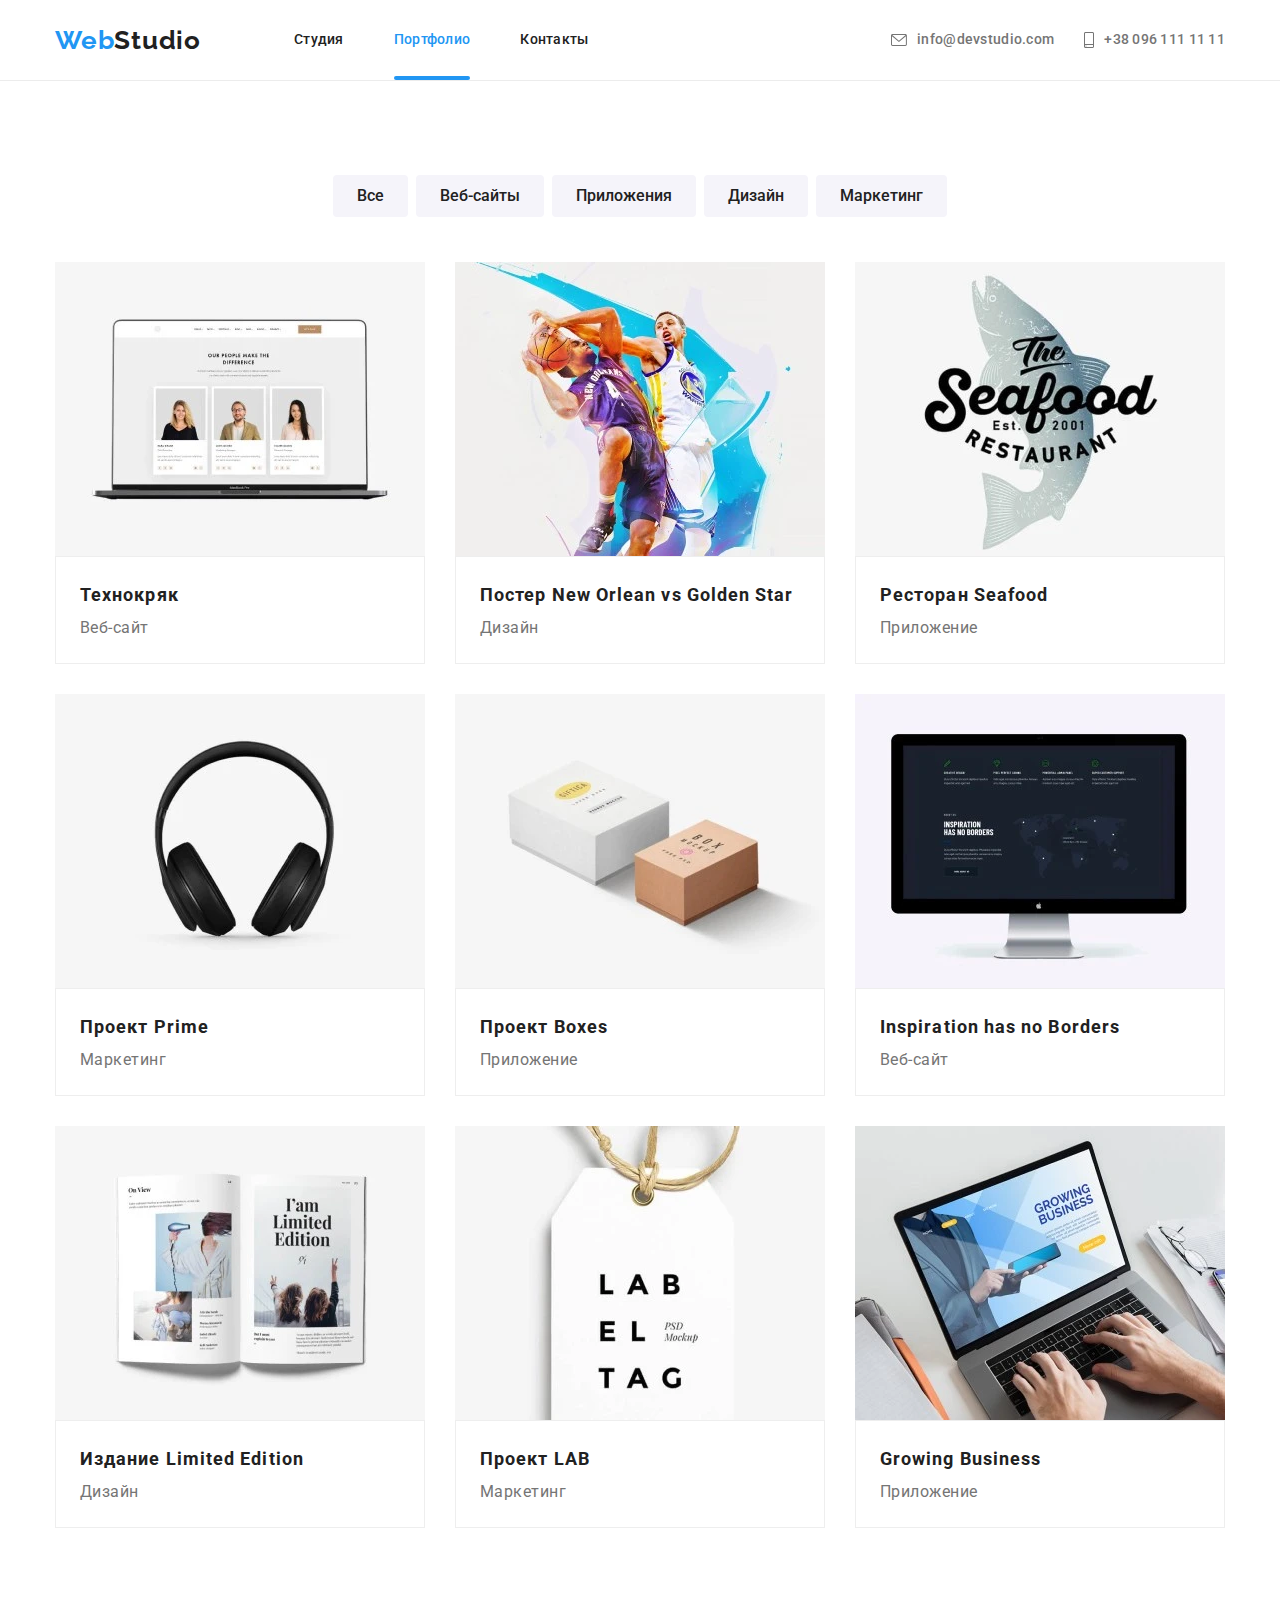
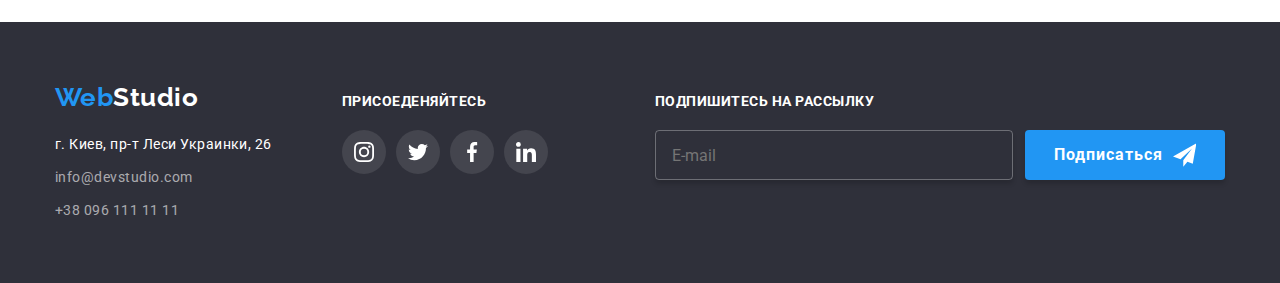
==== commit 6d518516: "Добавляє webp" ====
--- a/portfolio.html
+++ b/portfolio.html
@@ -94,9 +94,26 @@
                     <source
                       media="(min-width: 1200px)"
                       srcset="
+                        ./images/portfolio/img-project-1_desktop@1x.webp 1x,
+                        ./images/portfolio/img-project-1_desktop@2x.webp 2x
+                      "
+                      type="image/webp"
+                    />
+                    <source
+                      media="(min-width: 1200px)"
+                      srcset="
                         ./images/portfolio/img-project-1_desktop@1x.jpg 1x,
                         ./images/portfolio/img-project-1_desktop@2x.jpg 2x
                       "
+                      type="image/jpg"
+                    />
+                    <source
+                      media="(min-width: 768px)"
+                      srcset="
+                        ./images/portfolio/img-project-1_tablet@1x.webp 1x,
+                        ./images/portfolio/img-project-1_tablet@2x.webp 2x
+                      "
+                      type="image/webp"
                     />
                     <source
                       media="(min-width: 768px)"
@@ -104,6 +121,15 @@
                         ./images/portfolio/img-project-1_tablet@1x.jpg 1x,
                         ./images/portfolio/img-project-1_tablet@2x.jpg 2x
                       "
+                      type="image/jpg"
+                    />
+                    <source
+                      media="(max-width: 767px)"
+                      srcset="
+                        ./images/portfolio/img-project-1_mobile@1x.webp 1x,
+                        ./images/portfolio/img-project-1_mobile@2x.webp 2x
+                      "
+                      type="image/webp"
                     />
                     <source
                       media="(max-width: 767px)"
@@ -111,6 +137,7 @@
                         ./images/portfolio/img-project-1_mobile@1x.jpg 1x,
                         ./images/portfolio/img-project-1_mobile@2x.jpg 2x
                       "
+                      type="image/jpg"
                     />
                     <img
                       class="thumb-img img"
@@ -139,9 +166,26 @@
                     <source
                       media="(min-width: 1200px)"
                       srcset="
+                        ./images/portfolio/img-project-2_desktop@1x.webp 1x,
+                        ./images/portfolio/img-project-2_desktop@2x.webp 2x
+                      "
+                      type="image/webp"
+                    />
+                    <source
+                      media="(min-width: 1200px)"
+                      srcset="
                         ./images/portfolio/img-project-2_desktop@1x.jpg 1x,
                         ./images/portfolio/img-project-2_desktop@2x.jpg 2x
                       "
+                      type="image/jpg"
+                    />
+                    <source
+                      media="(min-width: 768px)"
+                      srcset="
+                        ./images/portfolio/img-project-2_tablet@1x.webp 1x,
+                        ./images/portfolio/img-project-2_tablet@2x.webp 2x
+                      "
+                      type="image/webp"
                     />
                     <source
                       media="(min-width: 768px)"
@@ -149,6 +193,15 @@
                         ./images/portfolio/img-project-2_tablet@1x.jpg 1x,
                         ./images/portfolio/img-project-2_tablet@2x.jpg 2x
                       "
+                      type="image/jpg"
+                    />
+                    <source
+                      media="(max-width: 767px)"
+                      srcset="
+                        ./images/portfolio/img-project-2_mobile@1x.webp 1x,
+                        ./images/portfolio/img-project-2_mobile@2x.webp 2x
+                      "
+                      type="image/webp"
                     />
                     <source
                       media="(max-width: 767px)"
@@ -156,6 +209,7 @@
                         ./images/portfolio/img-project-2_mobile@1x.jpg 1x,
                         ./images/portfolio/img-project-2_mobile@2x.jpg 2x
                       "
+                      type="image/jpg"
                     />
                     <img
                       class="thumb-img img"
@@ -184,9 +238,26 @@
                     <source
                       media="(min-width: 1200px)"
                       srcset="
+                        ./images/portfolio/img-project-3_desktop@1x.webp 1x,
+                        ./images/portfolio/img-project-3_desktop@2x.webp 2x
+                      "
+                      type="image/webp"
+                    />
+                    <source
+                      media="(min-width: 1200px)"
+                      srcset="
                         ./images/portfolio/img-project-3_desktop@1x.jpg 1x,
                         ./images/portfolio/img-project-3_desktop@2x.jpg 2x
                       "
+                      type="image/jpg"
+                    />
+                    <source
+                      media="(min-width: 768px)"
+                      srcset="
+                        ./images/portfolio/img-project-3_tablet@1x.webp 1x,
+                        ./images/portfolio/img-project-3_tablet@2x.webp 2x
+                      "
+                      type="image/webp"
                     />
                     <source
                       media="(min-width: 768px)"
@@ -194,6 +265,15 @@
                         ./images/portfolio/img-project-3_tablet@1x.jpg 1x,
                         ./images/portfolio/img-project-3_tablet@2x.jpg 2x
                       "
+                      type="image/jpg"
+                    />
+                    <source
+                      media="(max-width: 767px)"
+                      srcset="
+                        ./images/portfolio/img-project-3_mobile@1x.webp 1x,
+                        ./images/portfolio/img-project-3_mobile@2x.webp 2x
+                      "
+                      type="image/webp"
                     />
                     <source
                       media="(max-width: 767px)"
@@ -201,6 +281,7 @@
                         ./images/portfolio/img-project-3_mobile@1x.jpg 1x,
                         ./images/portfolio/img-project-3_mobile@2x.jpg 2x
                       "
+                      type="image/jpg"
                     />
                     <img
                       class="thumb-img img"
@@ -229,9 +310,26 @@
                     <source
                       media="(min-width: 1200px)"
                       srcset="
+                        ./images/portfolio/img-project-4_desktop@1x.webp 1x,
+                        ./images/portfolio/img-project-4_desktop@2x.webp 2x
+                      "
+                      type="image/webp"
+                    />
+                    <source
+                      media="(min-width: 1200px)"
+                      srcset="
                         ./images/portfolio/img-project-4_desktop@1x.jpg 1x,
                         ./images/portfolio/img-project-4_desktop@2x.jpg 2x
                       "
+                      type="image/jpg"
+                    />
+                    <source
+                      media="(min-width: 768px)"
+                      srcset="
+                        ./images/portfolio/img-project-4_tablet@1x.webp 1x,
+                        ./images/portfolio/img-project-4_tablet@2x.webp 2x
+                      "
+                      type="image/webp"
                     />
                     <source
                       media="(min-width: 768px)"
@@ -239,6 +337,15 @@
                         ./images/portfolio/img-project-4_tablet@1x.jpg 1x,
                         ./images/portfolio/img-project-4_tablet@2x.jpg 2x
                       "
+                      type="image/jpg"
+                    />
+                    <source
+                      media="(max-width: 767px)"
+                      srcset="
+                        ./images/portfolio/img-project-4_mobile@1x.webp 1x,
+                        ./images/portfolio/img-project-4_mobile@2x.webp 2x
+                      "
+                      type="image/webp"
                     />
                     <source
                       media="(max-width: 767px)"
@@ -246,6 +353,7 @@
                         ./images/portfolio/img-project-4_mobile@1x.jpg 1x,
                         ./images/portfolio/img-project-4_mobile@2x.jpg 2x
                       "
+                      type="image/jpg"
                     />
                     <img
                       class="thumb-img img"
@@ -275,9 +383,26 @@
                     <source
                       media="(min-width: 1200px)"
                       srcset="
+                        ./images/portfolio/img-project-5_desktop@1x.webp 1x,
+                        ./images/portfolio/img-project-5_desktop@2x.webp 2x
+                      "
+                      type="image/webp"
+                    />
+                    <source
+                      media="(min-width: 1200px)"
+                      srcset="
                         ./images/portfolio/img-project-5_desktop@1x.jpg 1x,
                         ./images/portfolio/img-project-5_desktop@2x.jpg 2x
                       "
+                      type="image/jpg"
+                    />
+                    <source
+                      media="(min-width: 768px)"
+                      srcset="
+                        ./images/portfolio/img-project-5_tablet@1x.webp 1x,
+                        ./images/portfolio/img-project-5_tablet@2x.webp 2x
+                      "
+                      type="image/webp"
                     />
                     <source
                       media="(min-width: 768px)"
@@ -285,6 +410,15 @@
                         ./images/portfolio/img-project-5_tablet@1x.jpg 1x,
                         ./images/portfolio/img-project-5_tablet@2x.jpg 2x
                       "
+                      type="image/jpg"
+                    />
+                    <source
+                      media="(max-width: 767px)"
+                      srcset="
+                        ./images/portfolio/img-project-5_mobile@1x.webp 1x,
+                        ./images/portfolio/img-project-5_mobile@2x.webp 2x
+                      "
+                      type="image/webp"
                     />
                     <source
                       media="(max-width: 767px)"
@@ -292,6 +426,7 @@
                         ./images/portfolio/img-project-5_mobile@1x.jpg 1x,
                         ./images/portfolio/img-project-5_mobile@2x.jpg 2x
                       "
+                      type="image/jpg"
                     />
                     <img
                       class="thumb-img img"
@@ -320,9 +455,26 @@
                     <source
                       media="(min-width: 1200px)"
                       srcset="
+                        ./images/portfolio/img-project-6_desktop@1x.webp 1x,
+                        ./images/portfolio/img-project-6_desktop@2x.webp 2x
+                      "
+                      type="image/webp"
+                    />
+                    <source
+                      media="(min-width: 1200px)"
+                      srcset="
                         ./images/portfolio/img-project-6_desktop@1x.jpg 1x,
                         ./images/portfolio/img-project-6_desktop@2x.jpg 2x
                       "
+                      type="image/jpg"
+                    />
+                    <source
+                      media="(min-width: 768px)"
+                      srcset="
+                        ./images/portfolio/img-project-6_tablet@1x.webp 1x,
+                        ./images/portfolio/img-project-6_tablet@2x.webp 2x
+                      "
+                      type="image/webp"
                     />
                     <source
                       media="(min-width: 768px)"
@@ -330,6 +482,15 @@
                         ./images/portfolio/img-project-6_tablet@1x.jpg 1x,
                         ./images/portfolio/img-project-6_tablet@2x.jpg 2x
                       "
+                      type="image/jpg"
+                    />
+                    <source
+                      media="(max-width: 767px)"
+                      srcset="
+                        ./images/portfolio/img-project-6_mobile@1x.webp 1x,
+                        ./images/portfolio/img-project-6_mobile@2x.webp 2x
+                      "
+                      type="image/webp"
                     />
                     <source
                       media="(max-width: 767px)"
@@ -337,6 +498,7 @@
                         ./images/portfolio/img-project-6_mobile@1x.jpg 1x,
                         ./images/portfolio/img-project-6_mobile@2x.jpg 2x
                       "
+                      type="image/jpg"
                     />
                     <img
                       class="thumb-img img"
@@ -366,9 +528,26 @@
                     <source
                       media="(min-width: 1200px)"
                       srcset="
+                        ./images/portfolio/img-project-7_desktop@1x.webp 1x,
+                        ./images/portfolio/img-project-7_desktop@2x.webp 2x
+                      "
+                      type="image/webp"
+                    />
+                    <source
+                      media="(min-width: 1200px)"
+                      srcset="
                         ./images/portfolio/img-project-7_desktop@1x.jpg 1x,
                         ./images/portfolio/img-project-7_desktop@2x.jpg 2x
                       "
+                      type="image/jpg"
+                    />
+                    <source
+                      media="(min-width: 768px)"
+                      srcset="
+                        ./images/portfolio/img-project-7_tablet@1x.webp 1x,
+                        ./images/portfolio/img-project-7_tablet@2x.webp 2x
+                      "
+                      type="image/webp"
                     />
                     <source
                       media="(min-width: 768px)"
@@ -376,6 +555,15 @@
                         ./images/portfolio/img-project-7_tablet@1x.jpg 1x,
                         ./images/portfolio/img-project-7_tablet@2x.jpg 2x
                       "
+                      type="image/jpg"
+                    />
+                    <source
+                      media="(max-width: 767px)"
+                      srcset="
+                        ./images/portfolio/img-project-7_mobile@1x.webp 1x,
+                        ./images/portfolio/img-project-7_mobile@2x.webp 2x
+                      "
+                      type="image/webp"
                     />
                     <source
                       media="(max-width: 767px)"
@@ -383,6 +571,7 @@
                         ./images/portfolio/img-project-7_mobile@1x.jpg 1x,
                         ./images/portfolio/img-project-7_mobile@2x.jpg 2x
                       "
+                      type="image/jpg"
                     />
                     <img
                       class="thumb-img img"
@@ -412,9 +601,26 @@
                     <source
                       media="(min-width: 1200px)"
                       srcset="
+                        ./images/portfolio/img-project-8_desktop@1x.webp 1x,
+                        ./images/portfolio/img-project-8_desktop@2x.webp 2x
+                      "
+                      type="image/webp"
+                    />
+                    <source
+                      media="(min-width: 1200px)"
+                      srcset="
                         ./images/portfolio/img-project-8_desktop@1x.jpg 1x,
                         ./images/portfolio/img-project-8_desktop@2x.jpg 2x
                       "
+                      type="image/jpg"
+                    />
+                    <source
+                      media="(min-width: 768px)"
+                      srcset="
+                        ./images/portfolio/img-project-8_tablet@1x.webp 1x,
+                        ./images/portfolio/img-project-8_tablet@2x.webp 2x
+                      "
+                      type="image/webp"
                     />
                     <source
                       media="(min-width: 768px)"
@@ -422,6 +628,15 @@
                         ./images/portfolio/img-project-8_tablet@1x.jpg 1x,
                         ./images/portfolio/img-project-8_tablet@2x.jpg 2x
                       "
+                      type="image/jpg"
+                    />
+                    <source
+                      media="(max-width: 767px)"
+                      srcset="
+                        ./images/portfolio/img-project-8_mobile@1x.webp 1x,
+                        ./images/portfolio/img-project-8_mobile@2x.webp 2x
+                      "
+                      type="image/webp"
                     />
                     <source
                       media="(max-width: 767px)"
@@ -429,6 +644,7 @@
                         ./images/portfolio/img-project-8_mobile@1x.jpg 1x,
                         ./images/portfolio/img-project-8_mobile@2x.jpg 2x
                       "
+                      type="image/jpg"
                     />
                     <img
                       class="thumb-img img"
@@ -457,9 +673,26 @@
                     <source
                       media="(min-width: 1200px)"
                       srcset="
+                        ./images/portfolio/img-project-9_desktop@1x.webp 1x,
+                        ./images/portfolio/img-project-9_desktop@2x.webp 2x
+                      "
+                      type="image/webp"
+                    />
+                    <source
+                      media="(min-width: 1200px)"
+                      srcset="
                         ./images/portfolio/img-project-9_desktop@1x.jpg 1x,
                         ./images/portfolio/img-project-9_desktop@2x.jpg 2x
                       "
+                      type="image/jpg"
+                    />
+                    <source
+                      media="(min-width: 768px)"
+                      srcset="
+                        ./images/portfolio/img-project-9_tablet@1x.webp 1x,
+                        ./images/portfolio/img-project-9_tablet@2x.webp 2x
+                      "
+                      type="image/webp"
                     />
                     <source
                       media="(min-width: 768px)"
@@ -467,6 +700,15 @@
                         ./images/portfolio/img-project-9_tablet@1x.jpg 1x,
                         ./images/portfolio/img-project-9_tablet@2x.jpg 2x
                       "
+                      type="image/jpg"
+                    />
+                    <source
+                      media="(max-width: 767px)"
+                      srcset="
+                        ./images/portfolio/img-project-9_mobile@1x.webp 1x,
+                        ./images/portfolio/img-project-9_mobile@2x.webp 2x
+                      "
+                      type="image/webp"
                     />
                     <source
                       media="(max-width: 767px)"
@@ -474,6 +716,7 @@
                         ./images/portfolio/img-project-9_mobile@1x.jpg 1x,
                         ./images/portfolio/img-project-9_mobile@2x.jpg 2x
                       "
+                      type="image/jpg"
                     />
                     <img
                       class="thumb-img img"
--- a/css/main.min.css
+++ b/css/main.min.css
@@ -1 +1 @@
-body{color:var(--primary-text-color);background-color:var(--primary-white-color);font-family:Roboto,sans-serif;letter-spacing:.03em}body.no-scroll{overflow:hidden}.container{width:100%;padding-left:15px;padding-right:15px;margin-left:auto;margin-right:auto}@media screen and (min-width: 480px){.container{max-width:480px}}@media screen and (min-width: 768px){.container{max-width:768px}}@media screen and (min-width: 1200px){.container{max-width:1200px}}.section{padding-top:60px;padding-bottom:60px}@media screen and (min-width: 1200px){.section{padding-top:94px;padding-bottom:94px}}.section-title{color:var(--primary-text-color);font-size:36px;line-height:1.16;text-align:center;margin-top:0px;margin-bottom:30px}@media screen and (min-width: 1200px){.section-title{font-size:36px;line-height:1.17;margin-bottom:50px}}.img{display:block;max-width:100%;height:auto}footer{background-color:var(--footer-bg-color)}.list{list-style:none;padding:0px;margin:0px}.link{text-decoration:none}.header{padding:10px 0;border-bottom:1px solid var(--page-header-border)}@media screen and (min-width: 768px){.header{padding:0}}.header__main-nav{display:-webkit-box;display:-ms-flexbox;display:flex;-webkit-box-align:center;-ms-flex-align:center;align-items:center}.header__nav{display:none}@media screen and (min-width: 768px){.header__nav{display:-webkit-box;display:-ms-flexbox;display:flex;-webkit-box-align:center;-ms-flex-align:center;align-items:center}}.header__nav-item:not(:last-child){margin-right:50px}.header__nav-link{font-size:14px;font-weight:500;line-height:1.14;letter-spacing:.02em;text-decoration:none;color:var(--primary-text-color);display:block;padding:32px 0px;-webkit-transition:color 250ms cubic-bezier(0.4, 0, 0.2, 1);transition:color 250ms cubic-bezier(0.4, 0, 0.2, 1)}.header__nav-link:hover,.header__nav-link:focus{color:var(--accent-color)}.header__nav-link--current{position:relative;color:var(--accent-color)}.header__nav-link--current::after{position:absolute;content:"";display:block;width:100%;height:4px;border-radius:2px;background-color:var(--accent-color);bottom:0px;left:0px}.header__contact{display:none}@media screen and (min-width: 768px){.header__contact{display:-webkit-box;display:-ms-flexbox;display:flex;-webkit-box-orient:vertical;-webkit-box-direction:normal;-ms-flex-direction:column;flex-direction:column;margin-left:auto}}.header__contact-item:not(:last-child){margin-bottom:10px}@media screen and (min-width: 1200px){.header__contact{-webkit-box-orient:horizontal;-webkit-box-direction:normal;-ms-flex-direction:row;flex-direction:row}.header__contact-item:not(:last-child){margin-bottom:0;margin-right:30px}}@media screen and (min-width: 768px){.header__contact-mail,.header__contact-tel{display:-webkit-box;display:-ms-flexbox;display:flex;-webkit-box-align:center;-ms-flex-align:center;align-items:center;color:var(--text-color);font-style:normal;font-weight:500;font-size:14px;line-height:1.14;letter-spacing:.02em;fill:currentColor;-webkit-transition:color 250ms cubic-bezier(0.4, 0, 0.2, 1);transition:color 250ms cubic-bezier(0.4, 0, 0.2, 1)}}@media screen and (min-width: 1200px){.header__contact-mail,.header__contact-tel{padding:32px 0px}}.header__contact-link:hover,.header__contact-link:focus{color:var(--accent-color)}@media screen and (min-width: 768px){.header__contact-icon{display:-webkit-inline-box;display:-ms-inline-flexbox;display:inline-flex;margin-right:8px}}@media screen and (min-width: 1200px){.header__contact-icon{margin-right:10px}}.hero-section{max-width:480px;margin-left:auto;margin-right:auto;display:-webkit-box;display:-ms-flexbox;display:flex;-webkit-box-pack:center;-ms-flex-pack:center;justify-content:center;text-align:center;padding:118px 0px;background-image:-webkit-gradient(linear, left top, right top, from(rgba(47, 48, 58, 0.4)), to(rgba(47, 48, 58, 0.4))),url("../images/hero/header_mobile@1x.jpg");background-image:linear-gradient(to right, rgba(47, 48, 58, 0.4), rgba(47, 48, 58, 0.4)),url("../images/hero/header_mobile@1x.jpg");background-color:var(--social-icon-color);background-repeat:no-repeat;background-size:cover;background-position:center}@media(min-device-pixel-ratio: 2),(-webkit-min-device-pixel-ratio: 2),(min-resolution: 192dpi),(min-resolution: 2dppx){.hero-section{background-image:-webkit-gradient(linear, left top, right top, from(rgba(47, 48, 58, 0.4)), to(rgba(47, 48, 58, 0.4))),url("../images/hero/header_mobile@2x.jpg");background-image:linear-gradient(to right, rgba(47, 48, 58, 0.4), rgba(47, 48, 58, 0.4)),url("../images/hero/header_mobile@2x.jpg")}}@media screen and (min-width: 768px){.hero-section{background-image:-webkit-gradient(linear, left top, right top, from(rgba(47, 48, 58, 0.4)), to(rgba(47, 48, 58, 0.4))),url("../images/hero/header_tablet@1x.jpg");background-image:linear-gradient(to right, rgba(47, 48, 58, 0.4), rgba(47, 48, 58, 0.4)),url("../images/hero/header_tablet@1x.jpg")}}@media screen and (min-width: 768px)and (min-device-pixel-ratio: 2),screen and (min-width: 768px)and (-webkit-min-device-pixel-ratio: 2),screen and (min-width: 768px)and (min-resolution: 192dpi),screen and (min-width: 768px)and (min-resolution: 2dppx){.hero-section{background-image:-webkit-gradient(linear, left top, right top, from(rgba(47, 48, 58, 0.4)), to(rgba(47, 48, 58, 0.4))),url("../images/hero/header_tablet@2x.jpg");background-image:linear-gradient(to right, rgba(47, 48, 58, 0.4), rgba(47, 48, 58, 0.4)),url("../images/hero/header_tablet@2x.jpg")}}@media screen and (min-width: 1200px){.hero-section{background-image:-webkit-gradient(linear, left top, right top, from(rgba(47, 48, 58, 0.4)), to(rgba(47, 48, 58, 0.4))),url("../images/hero/header_desktop@1x.jpg");background-image:linear-gradient(to right, rgba(47, 48, 58, 0.4), rgba(47, 48, 58, 0.4)),url("../images/hero/header_desktop@1x.jpg")}}@media screen and (min-width: 1200px)and (min-device-pixel-ratio: 2),screen and (min-width: 1200px)and (-webkit-min-device-pixel-ratio: 2),screen and (min-width: 1200px)and (min-resolution: 192dpi),screen and (min-width: 1200px)and (min-resolution: 2dppx){.hero-section{background-image:-webkit-gradient(linear, left top, right top, from(rgba(47, 48, 58, 0.4)), to(rgba(47, 48, 58, 0.4))),url("../images/hero/header_desktop@2x.jpg");background-image:linear-gradient(to right, rgba(47, 48, 58, 0.4), rgba(47, 48, 58, 0.4)),url("../images/hero/header_desktop@2x.jpg")}}@media screen and (min-width: 768px){.hero-section{max-width:768px}}@media screen and (min-width: 1200px){.hero-section{max-width:1600px;padding:200px 0px}}.hero-section__title{color:var(--primary-white-color);font-weight:900;font-size:26px;line-height:1.6;letter-spacing:.06em;text-transform:uppercase;margin-top:0px;margin-bottom:30px;text-align:center}@media screen and (min-width: 1200px){.hero-section__title{font-size:44px;line-height:1.36}}.hero-section__btn{font-family:inherit;font-weight:700;font-size:16px;line-height:1.88;letter-spacing:.06em;color:var(--primary-white-color);background-color:var(--accent-color);cursor:pointer;min-width:200px;min-height:50px;-webkit-box-shadow:var(--shadow-hero-btn);box-shadow:var(--shadow-hero-btn);border-radius:4px;border-color:rgba(0,0,0,0)}.hero-section__btn:hover,.hero-section__btn:focus{background-color:var(--accent-btn-bg)}.features__list{display:block}@media screen and (min-width: 768px){.features__list{display:-webkit-box;display:-ms-flexbox;display:flex;-webkit-box-pack:center;-ms-flex-pack:center;justify-content:center;-ms-flex-wrap:wrap;flex-wrap:wrap;gap:30px}}.features__wrap{display:-webkit-box;display:-ms-flexbox;display:flex;-webkit-box-pack:center;-ms-flex-pack:center;justify-content:center;-webkit-box-align:center;-ms-flex-align:center;align-items:center;height:120px;background-color:var(--filter-btn-bg-color);border-radius:4px;margin-bottom:30px}@media screen and (max-width: 767px){.features__item:not(:last-child){margin-bottom:30px}}@media screen and (min-width: 768px){.features__item{-ms-flex-preferred-size:calc((100% - 60px)/2);flex-basis:calc((100% - 60px)/2)}}@media screen and (min-width: 1200px){.features__item{-ms-flex-preferred-size:calc((100% - 120px)/4);flex-basis:calc((100% - 120px)/4)}}.features__subtitle{text-align:center;font-size:14px;line-height:1.14;text-transform:uppercase;margin-top:0px;margin-bottom:10px}@media screen and (min-width: 768px){.features__subtitle{text-align:left}}.features__text{color:var(--text-color);font-size:14px;line-height:1.71;margin-top:0px;margin-bottom:0px}.works{display:none}@media screen and (min-width: 1200px){.works{display:-webkit-box;display:-ms-flexbox;display:flex;margin-top:-94px}}.works__list{display:-webkit-box;display:-ms-flexbox;display:flex}.works__item:not(:last-child){margin-right:30px}.works__item{position:relative}.works__descr{position:absolute;display:-webkit-box;display:-ms-flexbox;display:flex;-webkit-box-align:center;-ms-flex-align:center;align-items:center;-webkit-box-pack:center;-ms-flex-pack:center;justify-content:center;width:100%;height:70px;right:0;bottom:0;background:rgba(47,48,58,.8)}.works__text{font-weight:700;font-size:14px;line-height:1.14;text-transform:uppercase;color:var(--primary-white-color);margin:0;padding:0}.teams{display:block;background-color:var(--filter-btn-bg-color)}.teams__list{display:-webkit-box;display:-ms-flexbox;display:flex;-webkit-box-orient:vertical;-webkit-box-direction:normal;-ms-flex-direction:column;flex-direction:column;gap:30px;text-align:center}@media screen and (min-width: 768px){.teams__list{-webkit-box-pack:center;-ms-flex-pack:center;justify-content:center;-webkit-box-orient:horizontal;-webkit-box-direction:normal;-ms-flex-direction:row;flex-direction:row;-ms-flex-wrap:wrap;flex-wrap:wrap}}@media screen and (min-width: 1200px){.teams__list{-ms-flex-wrap:nowrap;flex-wrap:nowrap}}.teams__wrap{padding:24px 0}@media screen and (min-width: 1200px){.teams__wrap{padding:30px 0}}.teams__item{background-color:var(--primary-white-color);-webkit-box-shadow:var(--shadow-team-container);box-shadow:var(--shadow-team-container);border-radius:0px 0px 4px 4px}@media screen and (min-width: 768px){.teams__item{-ms-flex-preferred-size:calc((100% - 60px)/2);flex-basis:calc((100% - 60px)/2)}}@media screen and (min-width: 1200px){.teams__item{-ms-flex-preferred-size:calc((100% - 120px)/4);flex-basis:calc((100% - 120px)/4)}}.teams__img{-o-object-fit:contain;object-fit:contain}@media screen and (min-width: 768px){.teams__img{width:354px}}@media screen and (min-width: 1200px){.teams__img{width:270px}}.teams__name{font-weight:500;font-style:normal;font-size:16px;line-height:1.19;padding-bottom:10px;margin-top:0px;margin-bottom:0px}.teams__text{color:var(--text-color);font-weight:400;font-style:normal;font-size:16px;line-height:1.19;padding-bottom:16px;margin-top:0px;margin-bottom:0px}.teams__socials-list{display:-webkit-box;display:-ms-flexbox;display:flex;-webkit-box-pack:center;-ms-flex-pack:center;justify-content:center;-webkit-box-align:center;-ms-flex-align:center;align-items:center;gap:10px}.teams__link{display:-webkit-inline-box;display:-ms-inline-flexbox;display:inline-flex;fill:var(--icon-color);width:44px;height:44px;padding:12px;border-radius:50%;-webkit-transition:fill 250ms cubic-bezier(0.4, 0, 0.2, 1);transition:fill 250ms cubic-bezier(0.4, 0, 0.2, 1);-webkit-transition:background-color 250ms cubic-bezier(0.4, 0, 0.2, 1);transition:background-color 250ms cubic-bezier(0.4, 0, 0.2, 1)}.teams__link:hover,.teams__link:focus{fill:var(--section-team-color);background-color:var(--accent-color)}.customers__list{display:-webkit-box;display:-ms-flexbox;display:flex;-webkit-box-pack:center;-ms-flex-pack:center;justify-content:center;-ms-flex-wrap:wrap;flex-wrap:wrap;-webkit-box-align:center;-ms-flex-align:center;align-items:center;gap:30px}.customers__item{-ms-flex-preferred-size:calc((100% - 60px)/2);flex-basis:calc((100% - 60px)/2)}@media screen and (min-width: 768px){.customers__item{-ms-flex-preferred-size:calc((100% - 90px)/3);flex-basis:calc((100% - 90px)/3)}}@media screen and (min-width: 1200px){.customers__item{-ms-flex-preferred-size:calc((100% - 180px)/6);flex-basis:calc((100% - 180px)/6)}}.customers__link{display:-webkit-box;display:-ms-flexbox;display:flex;-webkit-box-pack:center;-ms-flex-pack:center;justify-content:center;-webkit-box-align:center;-ms-flex-align:center;align-items:center;max-width:210px;height:92px;border:1px solid var(--icon-color);border-radius:4px;cursor:pointer;-webkit-transition:border 250ms cubic-bezier(0.4, 0, 0.2, 1);transition:border 250ms cubic-bezier(0.4, 0, 0.2, 1)}.customers__link:hover,.customers__link:focus{border-color:var(--accent-color)}.customers__icon{fill:var(--icon-color);-webkit-transition:fill 250ms cubic-bezier(0.4, 0, 0.2, 1);transition:fill 250ms cubic-bezier(0.4, 0, 0.2, 1)}.customers__link:hover .customers__icon,.customers__link:focus .customers__icon{fill:var(--accent-color)}.footer{display:-webkit-box;display:-ms-flexbox;display:flex;-webkit-box-orient:vertical;-webkit-box-direction:normal;-ms-flex-direction:column;flex-direction:column;padding-top:60px;padding-bottom:60px}@media screen and (min-width: 1200px){.footer{-webkit-box-orient:horizontal;-webkit-box-direction:normal;-ms-flex-direction:row;flex-direction:row;-webkit-box-align:baseline;-ms-flex-align:baseline;align-items:baseline}}.footer__box{margin-bottom:60px}@media screen and (min-width: 768px){.footer__box{display:-webkit-box;display:-ms-flexbox;display:flex;-webkit-box-pack:center;-ms-flex-pack:center;justify-content:center;-webkit-box-align:baseline;-ms-flex-align:baseline;align-items:baseline}}@media screen and (min-width: 1200px){.footer__box{margin-bottom:0;margin-right:auto}}.footer__contacs{display:-webkit-box;display:-ms-flexbox;display:flex;-webkit-box-orient:vertical;-webkit-box-direction:normal;-ms-flex-direction:column;flex-direction:column;-webkit-box-align:center;-ms-flex-align:center;align-items:center;margin-bottom:60px}@media screen and (min-width: 768px){.footer__contacs{margin-right:165px;margin-bottom:0}}@media screen and (min-width: 1200px){.footer__contacs{margin-right:70px;-webkit-box-align:start;-ms-flex-align:start;align-items:flex-start}}.footer__address{display:-webkit-box;display:-ms-flexbox;display:flex;-webkit-box-orient:vertical;-webkit-box-direction:normal;-ms-flex-direction:column;flex-direction:column;-webkit-box-align:center;-ms-flex-align:center;align-items:center;font-style:normal;font-weight:400;font-size:14px;line-height:1.71}@media screen and (min-width: 1200px){.footer__address{-webkit-box-align:start;-ms-flex-align:start;align-items:flex-start}}.footer__address-link{color:var(--primary-white-color)}.footer__address-mail,.footer__address-tel{color:var(--primary-footer-tel)}.footer__address-mail:hover,.footer__address-mail:focus{color:var(--accent-color)}.footer__address-tel:hover,.footer__address-tel:focus{color:var(--accent-color)}.footer__address-item:not(:last-child){margin-bottom:8px}@media screen and (min-width: 1200px){.footer__address-item:not(:last-child){margin-bottom:9px}}.footer__address-item{font-style:normal}.footer-socials{display:-webkit-box;display:-ms-flexbox;display:flex;-webkit-box-orient:vertical;-webkit-box-direction:normal;-ms-flex-direction:column;flex-direction:column;-webkit-box-align:center;-ms-flex-align:center;align-items:center}@media screen and (min-width: 1200px){.footer-socials{-webkit-box-align:start;-ms-flex-align:start;align-items:flex-start}}.footer-socials__text{font-weight:700;font-size:14px;line-height:1.14;text-transform:uppercase;color:var(--primary-white-color);margin:0 0 20px}.footer-socials-list{display:-webkit-box;display:-ms-flexbox;display:flex;-webkit-box-pack:center;-ms-flex-pack:center;justify-content:center;-webkit-box-align:center;-ms-flex-align:center;align-items:center;gap:10px}.footer-socials__link{display:-webkit-inline-box;display:-ms-inline-flexbox;display:inline-flex;fill:var(--primary-white-color);width:44px;height:44px;padding:12px;border-radius:50%;background-color:var(--footer-icon-bg);-webkit-transition:fill 250ms cubic-bezier(0.4, 0, 0.2, 1);transition:fill 250ms cubic-bezier(0.4, 0, 0.2, 1);-webkit-transition:background-color 250ms cubic-bezier(0.4, 0, 0.2, 1);transition:background-color 250ms cubic-bezier(0.4, 0, 0.2, 1)}.footer-socials__link:hover,.footer-socials__link:focus{fill:var(--section-team-color);background-color:var(--accent-color);-webkit-box-shadow:var(--shadow-footer-icon);box-shadow:var(--shadow-footer-icon)}.footer__subscribe{display:-webkit-box;display:-ms-flexbox;display:flex;-webkit-box-orient:vertical;-webkit-box-direction:normal;-ms-flex-direction:column;flex-direction:column;-webkit-box-align:center;-ms-flex-align:center;align-items:center}@media screen and (min-width: 1200px){.footer__subscribe{-webkit-box-align:start;-ms-flex-align:start;align-items:flex-start}}.footer__subscribe-text{font-weight:700;font-size:14px;line-height:1.14;text-align:center;text-transform:uppercase;color:var(--primary-white-color);margin:0 0 20px}@media screen and (min-width: 1200px){.footer__subscribe-text{text-align:left}}.footer__form{display:-webkit-box;display:-ms-flexbox;display:flex;-webkit-box-orient:vertical;-webkit-box-direction:normal;-ms-flex-direction:column;flex-direction:column;-webkit-box-align:center;-ms-flex-align:center;align-items:center;width:100%}@media screen and (min-width: 1200px){.footer__form{-webkit-box-orient:horizontal;-webkit-box-direction:normal;-ms-flex-direction:row;flex-direction:row}}.footer__form-label{width:100%;display:-webkit-box;display:-ms-flexbox;display:flex;-webkit-box-pack:center;-ms-flex-pack:center;justify-content:center}.footer__form-email{width:100%;height:50px;font-size:16px;line-height:1.25;padding:15px 16px;margin-bottom:20px;color:rgba(255,255,255,.6);background-color:inherit;border:1px solid rgba(255,255,255,.3);-webkit-box-shadow:0px 4px 4px rgba(0,0,0,.15);box-shadow:0px 4px 4px rgba(0,0,0,.15);border-radius:4px;outline:none}@media screen and (min-width: 768px){.footer__form-email{max-width:450px}}@media screen and (min-width: 1200px){.footer__form-email{width:358px;margin-bottom:0;margin-right:12px}}.footer__form-btn{display:-webkit-inline-box;display:-ms-inline-flexbox;display:inline-flex;-webkit-box-align:center;-ms-flex-align:center;align-items:center;text-align:center;position:relative;max-width:200px;height:50px;font-weight:700;font-size:16px;line-height:1.88;letter-spacing:.06em;padding:10px 29px;border:none;color:var(--primary-white-color);background-color:var(--accent-color);-webkit-box-shadow:0px 4px 4px rgba(0,0,0,.15);box-shadow:0px 4px 4px rgba(0,0,0,.15);border-radius:4px}.footer__form-icon{width:24px;height:24px;margin-left:10px;fill:var(--primary-white-color)}.portfolio__list{display:block}@media screen and (min-width: 768px){.portfolio__list{display:-webkit-box;display:-ms-flexbox;display:flex;-webkit-box-pack:center;-ms-flex-pack:center;justify-content:center;-ms-flex-wrap:wrap;flex-wrap:wrap;gap:30px}}@media screen and (min-width: 768px){.portfolio__list{-webkit-box-pack:start;-ms-flex-pack:start;justify-content:start}}.portfolio__item:not(:last-child){margin-bottom:30px}@media screen and (min-width: 768px){.portfolio__item{-ms-flex-preferred-size:calc((100% - 60px)/2);flex-basis:calc((100% - 60px)/2);margin-bottom:0}}@media screen and (min-width: 1200px){.portfolio__item{-ms-flex-preferred-size:calc((100% - 90px)/3);flex-basis:calc((100% - 90px)/3)}}.portfolio__item:hover{-webkit-box-shadow:0px 1px 1px rgba(0,0,0,.12),0px 4px 4px rgba(0,0,0,.06),1px 4px 6px rgba(0,0,0,.16);box-shadow:0px 1px 1px rgba(0,0,0,.12),0px 4px 4px rgba(0,0,0,.06),1px 4px 6px rgba(0,0,0,.16);-webkit-transition:-webkit-box-shadow 250ms cubic-bezier(0.4, 0, 0.2, 1);transition:-webkit-box-shadow 250ms cubic-bezier(0.4, 0, 0.2, 1);transition:box-shadow 250ms cubic-bezier(0.4, 0, 0.2, 1);transition:box-shadow 250ms cubic-bezier(0.4, 0, 0.2, 1), -webkit-box-shadow 250ms cubic-bezier(0.4, 0, 0.2, 1)}.portfolio__item:hover .thumb-text{-webkit-transform:translateY(0);transform:translateY(0)}.portfolio__link{display:-webkit-box;display:-ms-flexbox;display:flex;height:100%;-webkit-box-orient:vertical;-webkit-box-direction:normal;-ms-flex-direction:column;flex-direction:column}.thumb{position:relative;overflow:hidden}.thumb-img{display:block;max-width:100%}@media screen and (min-width: 768px){.thumb-img{width:354px}}@media screen and (min-width: 1200px){.thumb-img{width:370px}}.thumb-text{position:absolute;bottom:0;width:100%;background-color:var(--accent-card-color);padding:63px 24px;font-size:18px;margin:0;color:var(--primary-white-color);line-height:1.56;-webkit-transform:translateY(101%);transform:translateY(101%);-webkit-transition:-webkit-transform 250ms cubic-bezier(0.4, 0, 0.2, 1);transition:-webkit-transform 250ms cubic-bezier(0.4, 0, 0.2, 1);transition:transform 250ms cubic-bezier(0.4, 0, 0.2, 1);transition:transform 250ms cubic-bezier(0.4, 0, 0.2, 1), -webkit-transform 250ms cubic-bezier(0.4, 0, 0.2, 1)}.description{border:1px solid var(--border-portfolio-item-color);padding:20px 24px;-webkit-box-flex:1;-ms-flex-positive:1;flex-grow:1}.description-title{color:var(--primary-text-color);font-style:normal;font-size:18px;line-height:2;letter-spacing:.06em;margin-bottom:4px;margin:0px}.description-text{color:var(--text-color);font-style:normal;font-weight:400;font-size:16px;line-height:1.88;margin:0px}.header__logo{font-family:Raleway,sans-serif;font-weight:700;font-size:24px;line-height:1.17;letter-spacing:.03em;text-decoration:none}@media screen and (min-width: 768px){.header__logo{margin-right:87px}}@media screen and (min-width: 1200px){.header__logo{font-size:26px;line-height:1.19;margin-right:93px}}.header__logo-icon{color:var(--accent-color)}.header__logo-text{color:var(--primary-text-color)}.footer__logo{font-family:Raleway,sans-serif;font-weight:700;font-size:26px;line-height:1.19;text-decoration:none;margin-bottom:20px}.footer__logo-icon{color:var(--accent-color)}.footer__logo-text{color:var(--primary-white-color)}.filter__list{display:-webkit-box;display:-ms-flexbox;display:flex;-ms-flex-wrap:wrap;flex-wrap:wrap;-webkit-box-pack:left;-ms-flex-pack:left;justify-content:left;margin-bottom:50px}@media screen and (min-width: 768px){.filter__list{-webkit-box-pack:center;-ms-flex-pack:center;justify-content:center;-ms-flex-wrap:nowrap;flex-wrap:nowrap;margin-bottom:30px}}.filter__item:not(:last-child){margin-right:8px;margin-bottom:15px}.filter__item{margin-bottom:15px}.filter__btn{font-family:inherit;color:var(--primary-text-color);background-color:var(--filter-btn-bg-color);font-weight:500;font-size:16px;line-height:1.62;cursor:pointer;border-radius:4px;border-color:rgba(0,0,0,0);padding:6px 22px;-webkit-transition:color 250ms cubic-bezier(0.4, 0, 0.2, 1);transition:color 250ms cubic-bezier(0.4, 0, 0.2, 1);-webkit-transition:background-color 250ms cubic-bezier(0.4, 0, 0.2, 1);transition:background-color 250ms cubic-bezier(0.4, 0, 0.2, 1)}.filter__btn:hover,.filter__btn:focus{color:var(--primary-white-color);background-color:var(--accent-color);-webkit-box-shadow:0px 3px 1px rgba(0,0,0,.1),0px 1px 2px rgba(0,0,0,.08),0px 2px 2px rgba(0,0,0,.12);box-shadow:0px 3px 1px rgba(0,0,0,.1),0px 1px 2px rgba(0,0,0,.08),0px 2px 2px rgba(0,0,0,.12)}.backdrop{position:fixed;top:0;left:0;width:100%;height:100%;padding:94px 15px 0;background-color:var(--modal-backdrop-color);opacity:1;z-index:100;-webkit-transition:opacity 250ms cubic-bezier(0.4, 0, 0.2, 1);transition:opacity 250ms cubic-bezier(0.4, 0, 0.2, 1)}.backdrop.is-hidden{opacity:0;visibility:hidden;pointer-events:none}.modal{display:-webkit-box;display:-ms-flexbox;display:flex;-webkit-box-orient:vertical;-webkit-box-direction:normal;-ms-flex-direction:column;flex-direction:column;-webkit-box-align:center;-ms-flex-align:center;align-items:center;position:absolute;top:50%;left:50%;width:100%;max-width:450px;border-radius:4px;padding:40px;background-color:var(--primary-white-color);-webkit-box-shadow:var(--shadow-modal-window);box-shadow:var(--shadow-modal-window);-webkit-transform:translate(-50%, -50%) scale(1);transform:translate(-50%, -50%) scale(1);-webkit-transition:250ms cubic-bezier(0.4, 0, 0.2, 1);transition:250ms cubic-bezier(0.4, 0, 0.2, 1)}.backdrop.is-hidden .modal{-webkit-transform:translate(-50%, -50%) scale(0.1);transform:translate(-50%, -50%) scale(0.1)}@media screen and (min-width: 1200px){.modal{max-width:528px}}.modal__close-btn{position:absolute;top:0;right:0;display:-webkit-box;display:-ms-flexbox;display:flex;-webkit-box-pack:center;-ms-flex-pack:center;justify-content:center;-webkit-box-align:center;-ms-flex-align:center;align-items:center;width:30px;height:30px;margin-top:8px;margin-right:8px;border-radius:50px;cursor:pointer;fill:var(--primary-text-color);background-color:rgba(0,0,0,0);border:var(--modal-close-border-color);-webkit-transition:fill 250ms cubic-bezier(0.4, 0, 0.2, 1);transition:fill 250ms cubic-bezier(0.4, 0, 0.2, 1)}.modal__close-btn:hover,.modal__close-btn:focus{fill:var(--accent-color)}.modal__title{margin:0px 0px 12px 0px;padding:0;font-size:20px;line-height:1.15;text-align:center;letter-spacing:.03em;color:var(--primary-text-color)}.modal__form-label{display:block;position:relative}.modal__lable-title{display:block;margin-top:10px;font-size:12px;line-height:1.16;letter-spacing:.01em;color:#757575}.modal__input{padding-top:12px;padding-bottom:12px;padding-left:42px;margin-top:4px;width:100%;height:40px;cursor:pointer;outline:rgba(0,0,0,0);border-color:var(--footer-icon-bg);border:1px solid rgba(33,33,33,.2);border-radius:4px;-webkit-transition:border 250ms cubic-bezier(0.4, 0, 0.2, 1);transition:border 250ms cubic-bezier(0.4, 0, 0.2, 1)}.modal__input:hover,.modal__input:focus{border:1px solid var(--accent-color)}.modal__input-icon{position:absolute;display:inline-block;top:50%;left:0%;margin-left:12px;fill:var(--primary-text-color);-webkit-transition:fill 250ms cubic-bezier(0.4, 0, 0.2, 1);transition:fill 250ms cubic-bezier(0.4, 0, 0.2, 1)}.modal__input:hover+.modal__input-icon,.modal__input:focus+.modal__input-icon{fill:var(--accent-color)}.modal__form-feedback{width:100%;margin-bottom:20px}.modal__textarea::-webkit-input-placeholder{color:rgba(117,117,117,.5)}.modal__textarea::-moz-placeholder{color:rgba(117,117,117,.5)}.modal__textarea:-ms-input-placeholder{color:rgba(117,117,117,.5)}.modal__textarea::-ms-input-placeholder{color:rgba(117,117,117,.5)}.modal__textarea::placeholder{color:rgba(117,117,117,.5)}.modal__textarea{margin-top:4px;padding:12px 16px;width:100%;height:120px;font-size:14px;line-height:1.14;letter-spacing:.01em;outline:rgba(0,0,0,0);border:1px solid rgba(33,33,33,.2);border-radius:4px;resize:none;-webkit-transition:border 250ms cubic-bezier(0.4, 0, 0.2, 1);transition:border 250ms cubic-bezier(0.4, 0, 0.2, 1)}.modal__textarea:hover,.modal__textarea:focus{border:1px solid #2196f3}.modal__checkbox{display:-webkit-box;display:-ms-flexbox;display:flex;-webkit-box-pack:center;-ms-flex-pack:center;justify-content:center;-webkit-box-align:center;-ms-flex-align:center;align-items:center;width:100%;margin-top:20px;font-size:14px;line-height:1.71;letter-spacing:.03em}.modal__checkbox-input:checked+.modal__checkbox-img>.modal__checkbox-icon{fill:var(--primary-white-color)}.modal__checkbox-img{display:-webkit-inline-box;display:-ms-inline-flexbox;display:inline-flex;-webkit-box-align:center;-ms-flex-align:center;align-items:center;-webkit-box-pack:center;-ms-flex-pack:center;justify-content:center;width:16px;height:15px;border-radius:2px;outline:2px solid #212121;outline-offset:-2px;-webkit-transition:outline-color 250ms cubic-bezier(0.4, 0, 0.2, 1);transition:outline-color 250ms cubic-bezier(0.4, 0, 0.2, 1);-webkit-transition:background-color 250ms cubic-bezier(0.4, 0, 0.2, 1);transition:background-color 250ms cubic-bezier(0.4, 0, 0.2, 1)}.modal__checkbox-input:checked+.modal__checkbox-img{outline-color:var(--accent-color);background-color:var(--accent-color)}.modal__checkbox-icon{fill:rgba(0,0,0,0)}.modal__checkbox-text{margin-left:8px;font-size:14px;line-height:1.71;letter-spacing:.03em;color:var(--text-color)}.modal__user-agree{color:var(--accent-color)}.modal__btn{font-family:inherit;font-weight:700;font-size:16px;line-height:1.88;letter-spacing:.06em;color:var(--primary-white-color);background-color:var(--accent-color);cursor:pointer;width:200px;height:50px;margin-top:30px;-webkit-box-shadow:var(--shadow-hero-btn);box-shadow:var(--shadow-hero-btn);border-radius:4px;border-color:rgba(0,0,0,0)}.mobile__menu-btn{z-index:10;width:40px;height:40px;margin-left:auto;padding:0;display:-webkit-inline-box;display:-ms-inline-flexbox;display:inline-flex;-webkit-box-pack:center;-ms-flex-pack:center;justify-content:center;-webkit-box-align:center;-ms-flex-align:center;align-items:center;background-color:rgba(0,0,0,0);border:none;cursor:pointer}@media screen and (min-width: 768px){.mobile__menu-btn{display:none}}.mobile__menu-icon-menu{opacity:1;-webkit-transition:250ms;transition:250ms;fill:var(--primary-text-color)}.mobile__menu-btn.is-open .mobile__menu-icon-menu{opacity:0}.mobile__menu-icon-close{opacity:0;fill:var(--primary-text-color);-webkit-transition:250ms;transition:250ms}.mobile__menu-btn.is-open .mobile__menu-icon-close{opacity:1}.mobile__menu-btn:hover .mobile__menu-icon-menu,.mobile__menu-btn:focus .mobile__menu-icon-menu{fill:var(--accent-color)}.mobile__menu-btn:hover .mobile__menu-icon-close,.mobile__menu-btn:focus .mobile__menu-icon-close{fill:var(--accent-color)}.mobile-menu{z-index:1;position:fixed;top:0;left:0;width:100vw;height:100vh;padding:48px 40px;display:-webkit-box;display:-ms-flexbox;display:flex;-webkit-box-orient:vertical;-webkit-box-direction:normal;-ms-flex-direction:column;flex-direction:column;background:#fff;-webkit-box-shadow:0px 4px 8px rgba(0,0,0,.04),0px 2px 4px rgba(0,0,0,.08),0px 1px 3px rgba(0,0,0,.16);box-shadow:0px 4px 8px rgba(0,0,0,.04),0px 2px 4px rgba(0,0,0,.08),0px 1px 3px rgba(0,0,0,.16);opacity:0;visibility:hidden;pointer-events:none;-webkit-transition:-webkit-transform 250ms;transition:-webkit-transform 250ms;transition:transform 250ms;transition:transform 250ms, -webkit-transform 250ms;-webkit-transform:translateY(-100%);transform:translateY(-100%);-webkit-transition:visibility 250ms cubic-bezier(0.4, 0, 0.2, 1);transition:visibility 250ms cubic-bezier(0.4, 0, 0.2, 1);-webkit-transition:opacity 250ms cubic-bezier(0.4, 0, 0.2, 1);transition:opacity 250ms cubic-bezier(0.4, 0, 0.2, 1)}.mobile-menu.is-open{opacity:1;visibility:visible;pointer-events:initial;-webkit-transform:translateY(0);transform:translateY(0)}@media screen and (min-width: 768px){.mobile-menu{display:none}}.mobile__menu-nav{margin-bottom:auto}.mobile__menu-nav-item:not(:last-child){margin-bottom:32px}.mobile__menu-link{font-weight:500;font-size:40px;line-height:1.17;letter-spacing:.02em;color:var(--primary-text-color)}.mobile__menu-link--current{color:var(--accent-color)}.mobile__menu-contacts{margin-bottom:64px}.mobile__menu-contacts-item:not(:last-child){margin-bottom:32px}.mobile__menu-tel{font-weight:500;font-size:34px;line-height:1.17;letter-spacing:.02em;color:var(--accent-color)}.mobile__menu-mail{font-weight:500;font-size:24px;line-height:1.16;letter-spacing:.02em;color:var(--text-color)}.mobile__menu-socials-list{display:-webkit-box;display:-ms-flexbox;display:flex;-ms-flex-wrap:wrap;flex-wrap:wrap;-webkit-box-align:center;-ms-flex-align:center;align-items:center;gap:10px;font-weight:500;font-size:18px;line-height:1.22;letter-spacing:.02em}.mobile__menu-socials-link{color:var(--accent-color)}.mobile__menu-socials-item:not(:last-child) .mobile__menu-socials-link{padding-right:10px;border-right:1px solid rgba(33,33,33,.2)}.visually-hidden{position:absolute;width:1px;height:1px;margin:-1px;border:0;padding:0;white-space:nowrap;-webkit-clip-path:inset(100%);clip-path:inset(100%);clip:rect(0 0 0 0);overflow:hidden}/*# sourceMappingURL=main.min.css.map */+body{color:var(--primary-text-color);background-color:var(--primary-white-color);font-family:Roboto,sans-serif;letter-spacing:.03em}body.no-scroll{overflow:hidden}.container{width:100%;padding-left:15px;padding-right:15px;margin-left:auto;margin-right:auto}@media screen and (min-width: 480px){.container{max-width:480px}}@media screen and (min-width: 768px){.container{max-width:768px}}@media screen and (min-width: 1200px){.container{max-width:1200px}}.section{padding-top:60px;padding-bottom:60px}@media screen and (min-width: 1200px){.section{padding-top:94px;padding-bottom:94px}}.section-title{color:var(--primary-text-color);font-size:36px;line-height:1.16;text-align:center;margin-top:0px;margin-bottom:30px}@media screen and (min-width: 1200px){.section-title{font-size:36px;line-height:1.17;margin-bottom:50px}}.img{display:block;max-width:100%;height:auto}footer{background-color:var(--footer-bg-color)}.list{list-style:none;padding:0px;margin:0px}.link{text-decoration:none}.header{padding:10px 0;border-bottom:1px solid var(--page-header-border)}@media screen and (min-width: 768px){.header{padding:0}}.header__main-nav{display:-webkit-box;display:-ms-flexbox;display:flex;-webkit-box-align:center;-ms-flex-align:center;align-items:center}.header__nav{display:none}@media screen and (min-width: 768px){.header__nav{display:-webkit-box;display:-ms-flexbox;display:flex;-webkit-box-align:center;-ms-flex-align:center;align-items:center}}.header__nav-item:not(:last-child){margin-right:50px}.header__nav-link{font-size:14px;font-weight:500;line-height:1.14;letter-spacing:.02em;text-decoration:none;color:var(--primary-text-color);display:block;padding:32px 0px;-webkit-transition:color 250ms cubic-bezier(0.4, 0, 0.2, 1);transition:color 250ms cubic-bezier(0.4, 0, 0.2, 1)}.header__nav-link:hover,.header__nav-link:focus{color:var(--accent-color)}.header__nav-link--current{position:relative;color:var(--accent-color)}.header__nav-link--current::after{position:absolute;content:"";display:block;width:100%;height:4px;border-radius:2px;background-color:var(--accent-color);bottom:0px;left:0px}.header__contact{display:none}@media screen and (min-width: 768px){.header__contact{display:-webkit-box;display:-ms-flexbox;display:flex;-webkit-box-orient:vertical;-webkit-box-direction:normal;-ms-flex-direction:column;flex-direction:column;margin-left:auto}}.header__contact-item:not(:last-child){margin-bottom:10px}@media screen and (min-width: 1200px){.header__contact{-webkit-box-orient:horizontal;-webkit-box-direction:normal;-ms-flex-direction:row;flex-direction:row}.header__contact-item:not(:last-child){margin-bottom:0;margin-right:30px}}@media screen and (min-width: 768px){.header__contact-mail,.header__contact-tel{display:-webkit-box;display:-ms-flexbox;display:flex;-webkit-box-align:center;-ms-flex-align:center;align-items:center;color:var(--text-color);font-style:normal;font-weight:500;font-size:14px;line-height:1.14;letter-spacing:.02em;fill:currentColor;-webkit-transition:color 250ms cubic-bezier(0.4, 0, 0.2, 1);transition:color 250ms cubic-bezier(0.4, 0, 0.2, 1)}}@media screen and (min-width: 1200px){.header__contact-mail,.header__contact-tel{padding:32px 0px}}.header__contact-link:hover,.header__contact-link:focus{color:var(--accent-color)}@media screen and (min-width: 768px){.header__contact-icon{display:-webkit-inline-box;display:-ms-inline-flexbox;display:inline-flex;margin-right:8px}}@media screen and (min-width: 1200px){.header__contact-icon{margin-right:10px}}.hero-section{max-width:480px;margin-left:auto;margin-right:auto;display:-webkit-box;display:-ms-flexbox;display:flex;-webkit-box-pack:center;-ms-flex-pack:center;justify-content:center;text-align:center;padding:118px 0px;background-image:-webkit-gradient(linear, left top, right top, from(rgba(47, 48, 58, 0.4)), to(rgba(47, 48, 58, 0.4))),url("../images/hero/header_mobile@1x.jpg");background-image:linear-gradient(to right, rgba(47, 48, 58, 0.4), rgba(47, 48, 58, 0.4)),url("../images/hero/header_mobile@1x.jpg");background-color:var(--social-icon-color);background-repeat:no-repeat;background-size:cover;background-position:center}@media(min-device-pixel-ratio: 2),(-webkit-min-device-pixel-ratio: 2),(min-resolution: 192dpi),(min-resolution: 2dppx){.hero-section{background-image:-webkit-gradient(linear, left top, right top, from(rgba(47, 48, 58, 0.4)), to(rgba(47, 48, 58, 0.4))),url("../images/hero/header_mobile@2x.jpg");background-image:linear-gradient(to right, rgba(47, 48, 58, 0.4), rgba(47, 48, 58, 0.4)),url("../images/hero/header_mobile@2x.jpg")}}@media screen and (min-width: 768px){.hero-section{background-image:-webkit-gradient(linear, left top, right top, from(rgba(47, 48, 58, 0.4)), to(rgba(47, 48, 58, 0.4))),url("../images/hero/header_tablet@1x.jpg");background-image:linear-gradient(to right, rgba(47, 48, 58, 0.4), rgba(47, 48, 58, 0.4)),url("../images/hero/header_tablet@1x.jpg")}}@media screen and (min-width: 768px)and (min-device-pixel-ratio: 2),screen and (min-width: 768px)and (-webkit-min-device-pixel-ratio: 2),screen and (min-width: 768px)and (min-resolution: 192dpi),screen and (min-width: 768px)and (min-resolution: 2dppx){.hero-section{background-image:-webkit-gradient(linear, left top, right top, from(rgba(47, 48, 58, 0.4)), to(rgba(47, 48, 58, 0.4))),url("../images/hero/header_tablet@2x.jpg");background-image:linear-gradient(to right, rgba(47, 48, 58, 0.4), rgba(47, 48, 58, 0.4)),url("../images/hero/header_tablet@2x.jpg")}}@media screen and (min-width: 1200px){.hero-section{background-image:-webkit-gradient(linear, left top, right top, from(rgba(47, 48, 58, 0.4)), to(rgba(47, 48, 58, 0.4))),url("../images/hero/header_desktop@1x.jpg");background-image:linear-gradient(to right, rgba(47, 48, 58, 0.4), rgba(47, 48, 58, 0.4)),url("../images/hero/header_desktop@1x.jpg")}}@media screen and (min-width: 1200px)and (min-device-pixel-ratio: 2),screen and (min-width: 1200px)and (-webkit-min-device-pixel-ratio: 2),screen and (min-width: 1200px)and (min-resolution: 192dpi),screen and (min-width: 1200px)and (min-resolution: 2dppx){.hero-section{background-image:-webkit-gradient(linear, left top, right top, from(rgba(47, 48, 58, 0.4)), to(rgba(47, 48, 58, 0.4))),url("../images/hero/header_desktop@2x.jpg");background-image:linear-gradient(to right, rgba(47, 48, 58, 0.4), rgba(47, 48, 58, 0.4)),url("../images/hero/header_desktop@2x.jpg")}}@media screen and (min-width: 768px){.hero-section{max-width:768px}}@media screen and (min-width: 1200px){.hero-section{max-width:1600px;padding:200px 0px}}.hero-section__title{color:var(--primary-white-color);font-weight:900;font-size:26px;line-height:1.6;letter-spacing:.06em;text-transform:uppercase;margin-top:0px;margin-bottom:30px;text-align:center}@media screen and (min-width: 1200px){.hero-section__title{font-size:44px;line-height:1.36}}.hero-section__btn{font-family:inherit;font-weight:700;font-size:16px;line-height:1.88;letter-spacing:.06em;color:var(--primary-white-color);background-color:var(--accent-color);cursor:pointer;min-width:200px;min-height:50px;-webkit-box-shadow:var(--shadow-hero-btn);box-shadow:var(--shadow-hero-btn);border-radius:4px;border-color:rgba(0,0,0,0)}.hero-section__btn:hover,.hero-section__btn:focus{background-color:var(--accent-btn-bg)}.features__list{display:block}@media screen and (min-width: 768px){.features__list{display:-webkit-box;display:-ms-flexbox;display:flex;-webkit-box-pack:center;-ms-flex-pack:center;justify-content:center;-ms-flex-wrap:wrap;flex-wrap:wrap;gap:30px}}.features__wrap{display:-webkit-box;display:-ms-flexbox;display:flex;-webkit-box-pack:center;-ms-flex-pack:center;justify-content:center;-webkit-box-align:center;-ms-flex-align:center;align-items:center;height:120px;background-color:var(--filter-btn-bg-color);border-radius:4px;margin-bottom:30px}@media screen and (max-width: 767px){.features__item:not(:last-child){margin-bottom:30px}}@media screen and (min-width: 768px){.features__item{-ms-flex-preferred-size:calc((100% - 60px)/2);flex-basis:calc((100% - 60px)/2)}}@media screen and (min-width: 1200px){.features__item{-ms-flex-preferred-size:calc((100% - 120px)/4);flex-basis:calc((100% - 120px)/4)}}.features__subtitle{text-align:center;font-size:14px;line-height:1.14;text-transform:uppercase;margin-top:0px;margin-bottom:10px}@media screen and (min-width: 768px){.features__subtitle{text-align:left}}.features__text{color:var(--text-color);font-size:14px;line-height:1.71;margin-top:0px;margin-bottom:0px}.works{display:none}@media screen and (min-width: 1200px){.works{display:-webkit-box;display:-ms-flexbox;display:flex;margin-top:-94px}}.works__list{display:-webkit-box;display:-ms-flexbox;display:flex}.works__item:not(:last-child){margin-right:30px}.works__item{position:relative}.works__descr{position:absolute;display:-webkit-box;display:-ms-flexbox;display:flex;-webkit-box-align:center;-ms-flex-align:center;align-items:center;-webkit-box-pack:center;-ms-flex-pack:center;justify-content:center;width:100%;height:70px;right:0;bottom:0;background:rgba(47,48,58,.8)}.works__text{font-weight:700;font-size:14px;line-height:1.14;text-transform:uppercase;color:var(--primary-white-color);margin:0;padding:0}.teams{display:block;background-color:var(--filter-btn-bg-color)}.teams__list{display:-webkit-box;display:-ms-flexbox;display:flex;-webkit-box-orient:vertical;-webkit-box-direction:normal;-ms-flex-direction:column;flex-direction:column;gap:30px;text-align:center}@media screen and (min-width: 768px){.teams__list{-webkit-box-pack:center;-ms-flex-pack:center;justify-content:center;-webkit-box-orient:horizontal;-webkit-box-direction:normal;-ms-flex-direction:row;flex-direction:row;-ms-flex-wrap:wrap;flex-wrap:wrap}}@media screen and (min-width: 1200px){.teams__list{-ms-flex-wrap:nowrap;flex-wrap:nowrap}}.teams__wrap{padding:24px 0}@media screen and (min-width: 1200px){.teams__wrap{padding:30px 0}}.teams__item{background-color:var(--primary-white-color);-webkit-box-shadow:var(--shadow-team-container);box-shadow:var(--shadow-team-container);border-radius:0px 0px 4px 4px}@media screen and (min-width: 768px){.teams__item{-ms-flex-preferred-size:calc((100% - 60px)/2);flex-basis:calc((100% - 60px)/2)}}@media screen and (min-width: 1200px){.teams__item{-ms-flex-preferred-size:calc((100% - 120px)/4);flex-basis:calc((100% - 120px)/4)}}.teams__img{-o-object-fit:contain;object-fit:contain}@media screen and (min-width: 768px){.teams__img{width:354px}}@media screen and (min-width: 1200px){.teams__img{width:270px}}.teams__name{font-weight:500;font-style:normal;font-size:16px;line-height:1.19;padding-bottom:10px;margin-top:0px;margin-bottom:0px}.teams__text{color:var(--text-color);font-weight:400;font-style:normal;font-size:16px;line-height:1.19;padding-bottom:16px;margin-top:0px;margin-bottom:0px}.teams__socials-list{display:-webkit-box;display:-ms-flexbox;display:flex;-webkit-box-pack:center;-ms-flex-pack:center;justify-content:center;-webkit-box-align:center;-ms-flex-align:center;align-items:center;gap:10px}.teams__link{display:-webkit-inline-box;display:-ms-inline-flexbox;display:inline-flex;fill:var(--icon-color);width:44px;height:44px;padding:12px;border-radius:50%;-webkit-transition:fill 250ms cubic-bezier(0.4, 0, 0.2, 1);transition:fill 250ms cubic-bezier(0.4, 0, 0.2, 1);-webkit-transition:background-color 250ms cubic-bezier(0.4, 0, 0.2, 1);transition:background-color 250ms cubic-bezier(0.4, 0, 0.2, 1)}.teams__link:hover,.teams__link:focus{fill:var(--section-team-color);background-color:var(--accent-color)}.customers__list{display:-webkit-box;display:-ms-flexbox;display:flex;-webkit-box-pack:center;-ms-flex-pack:center;justify-content:center;-ms-flex-wrap:wrap;flex-wrap:wrap;-webkit-box-align:center;-ms-flex-align:center;align-items:center;gap:30px}.customers__item{-ms-flex-preferred-size:calc((100% - 60px)/2);flex-basis:calc((100% - 60px)/2)}@media screen and (min-width: 768px){.customers__item{-ms-flex-preferred-size:calc((100% - 90px)/3);flex-basis:calc((100% - 90px)/3)}}@media screen and (min-width: 1200px){.customers__item{-ms-flex-preferred-size:calc((100% - 180px)/6);flex-basis:calc((100% - 180px)/6)}}.customers__link{display:-webkit-box;display:-ms-flexbox;display:flex;-webkit-box-pack:center;-ms-flex-pack:center;justify-content:center;-webkit-box-align:center;-ms-flex-align:center;align-items:center;max-width:210px;height:92px;border:1px solid var(--icon-color);border-radius:4px;cursor:pointer;-webkit-transition:border 250ms cubic-bezier(0.4, 0, 0.2, 1);transition:border 250ms cubic-bezier(0.4, 0, 0.2, 1)}.customers__link:hover,.customers__link:focus{border-color:var(--accent-color)}.customers__icon{fill:var(--icon-color);-webkit-transition:fill 250ms cubic-bezier(0.4, 0, 0.2, 1);transition:fill 250ms cubic-bezier(0.4, 0, 0.2, 1)}.customers__link:hover .customers__icon,.customers__link:focus .customers__icon{fill:var(--accent-color)}.footer{display:-webkit-box;display:-ms-flexbox;display:flex;-webkit-box-orient:vertical;-webkit-box-direction:normal;-ms-flex-direction:column;flex-direction:column;padding-top:60px;padding-bottom:60px}@media screen and (min-width: 1200px){.footer{-webkit-box-orient:horizontal;-webkit-box-direction:normal;-ms-flex-direction:row;flex-direction:row;-webkit-box-align:baseline;-ms-flex-align:baseline;align-items:baseline}}.footer__box{margin-bottom:60px}@media screen and (min-width: 768px){.footer__box{display:-webkit-box;display:-ms-flexbox;display:flex;-webkit-box-pack:center;-ms-flex-pack:center;justify-content:center;-webkit-box-align:baseline;-ms-flex-align:baseline;align-items:baseline}}@media screen and (min-width: 1200px){.footer__box{margin-bottom:0;margin-right:auto}}.footer__contacs{display:-webkit-box;display:-ms-flexbox;display:flex;-webkit-box-orient:vertical;-webkit-box-direction:normal;-ms-flex-direction:column;flex-direction:column;-webkit-box-align:center;-ms-flex-align:center;align-items:center;margin-bottom:60px}@media screen and (min-width: 768px){.footer__contacs{margin-right:165px;margin-bottom:0}}@media screen and (min-width: 1200px){.footer__contacs{margin-right:70px;-webkit-box-align:start;-ms-flex-align:start;align-items:flex-start}}.footer__address{display:-webkit-box;display:-ms-flexbox;display:flex;-webkit-box-orient:vertical;-webkit-box-direction:normal;-ms-flex-direction:column;flex-direction:column;-webkit-box-align:center;-ms-flex-align:center;align-items:center;font-style:normal;font-weight:400;font-size:14px;line-height:1.71}@media screen and (min-width: 1200px){.footer__address{-webkit-box-align:start;-ms-flex-align:start;align-items:flex-start}}.footer__address-link{color:var(--primary-white-color)}.footer__address-mail,.footer__address-tel{color:var(--primary-footer-tel)}.footer__address-mail:hover,.footer__address-mail:focus{color:var(--accent-color)}.footer__address-tel:hover,.footer__address-tel:focus{color:var(--accent-color)}.footer__address-item:not(:last-child){margin-bottom:8px}@media screen and (min-width: 1200px){.footer__address-item:not(:last-child){margin-bottom:9px}}.footer__address-item{font-style:normal}.footer-socials{display:-webkit-box;display:-ms-flexbox;display:flex;-webkit-box-orient:vertical;-webkit-box-direction:normal;-ms-flex-direction:column;flex-direction:column;-webkit-box-align:center;-ms-flex-align:center;align-items:center}@media screen and (min-width: 1200px){.footer-socials{-webkit-box-align:start;-ms-flex-align:start;align-items:flex-start}}.footer-socials__text{font-weight:700;font-size:14px;line-height:1.14;text-transform:uppercase;color:var(--primary-white-color);margin:0 0 20px}.footer-socials-list{display:-webkit-box;display:-ms-flexbox;display:flex;-webkit-box-pack:center;-ms-flex-pack:center;justify-content:center;-webkit-box-align:center;-ms-flex-align:center;align-items:center;gap:10px}.footer-socials__link{display:-webkit-inline-box;display:-ms-inline-flexbox;display:inline-flex;fill:var(--primary-white-color);width:44px;height:44px;padding:12px;border-radius:50%;background-color:var(--footer-icon-bg);-webkit-transition:fill 250ms cubic-bezier(0.4, 0, 0.2, 1);transition:fill 250ms cubic-bezier(0.4, 0, 0.2, 1);-webkit-transition:background-color 250ms cubic-bezier(0.4, 0, 0.2, 1);transition:background-color 250ms cubic-bezier(0.4, 0, 0.2, 1)}.footer-socials__link:hover,.footer-socials__link:focus{fill:var(--section-team-color);background-color:var(--accent-color);-webkit-box-shadow:var(--shadow-footer-icon);box-shadow:var(--shadow-footer-icon)}.footer__subscribe{display:-webkit-box;display:-ms-flexbox;display:flex;-webkit-box-orient:vertical;-webkit-box-direction:normal;-ms-flex-direction:column;flex-direction:column;-webkit-box-align:center;-ms-flex-align:center;align-items:center}@media screen and (min-width: 1200px){.footer__subscribe{-webkit-box-align:start;-ms-flex-align:start;align-items:flex-start}}.footer__subscribe-text{font-weight:700;font-size:14px;line-height:1.14;text-align:center;text-transform:uppercase;color:var(--primary-white-color);margin:0 0 20px}@media screen and (min-width: 1200px){.footer__subscribe-text{text-align:left}}.footer__form{display:-webkit-box;display:-ms-flexbox;display:flex;-webkit-box-orient:vertical;-webkit-box-direction:normal;-ms-flex-direction:column;flex-direction:column;-webkit-box-align:center;-ms-flex-align:center;align-items:center;width:100%}@media screen and (min-width: 1200px){.footer__form{-webkit-box-orient:horizontal;-webkit-box-direction:normal;-ms-flex-direction:row;flex-direction:row}}.footer__form-label{width:100%;display:-webkit-box;display:-ms-flexbox;display:flex;-webkit-box-pack:center;-ms-flex-pack:center;justify-content:center}.footer__form-email{width:100%;height:50px;font-size:16px;line-height:1.25;padding:15px 16px;margin-bottom:20px;color:rgba(255,255,255,.6);background-color:inherit;border:1px solid rgba(255,255,255,.3);-webkit-box-shadow:0px 4px 4px rgba(0,0,0,.15);box-shadow:0px 4px 4px rgba(0,0,0,.15);border-radius:4px;outline:none}@media screen and (min-width: 768px){.footer__form-email{max-width:450px}}@media screen and (min-width: 1200px){.footer__form-email{width:358px;margin-bottom:0;margin-right:12px}}.footer__form-btn{display:-webkit-inline-box;display:-ms-inline-flexbox;display:inline-flex;-webkit-box-align:center;-ms-flex-align:center;align-items:center;text-align:center;position:relative;max-width:200px;height:50px;font-weight:700;font-size:16px;line-height:1.88;letter-spacing:.06em;padding:10px 29px;border:none;color:var(--primary-white-color);background-color:var(--accent-color);-webkit-box-shadow:0px 4px 4px rgba(0,0,0,.15);box-shadow:0px 4px 4px rgba(0,0,0,.15);border-radius:4px}.footer__form-icon{width:24px;height:24px;margin-left:10px;fill:var(--primary-white-color)}.portfolio__list{display:block}@media screen and (min-width: 768px){.portfolio__list{display:-webkit-box;display:-ms-flexbox;display:flex;-webkit-box-pack:center;-ms-flex-pack:center;justify-content:center;-ms-flex-wrap:wrap;flex-wrap:wrap;gap:30px}}@media screen and (min-width: 768px){.portfolio__list{-webkit-box-pack:start;-ms-flex-pack:start;justify-content:start}}@media screen and (max-width: 767px){.portfolio__item:not(:last-child){margin-bottom:30px}}@media screen and (min-width: 768px){.portfolio__item{-ms-flex-preferred-size:calc((100% - 60px)/2);flex-basis:calc((100% - 60px)/2);margin-bottom:0}}@media screen and (min-width: 1200px){.portfolio__item{-ms-flex-preferred-size:calc((100% - 60px)/3);flex-basis:calc((100% - 60px)/3);margin-bottom:0}}.portfolio__item:hover{-webkit-box-shadow:0px 1px 1px rgba(0,0,0,.12),0px 4px 4px rgba(0,0,0,.06),1px 4px 6px rgba(0,0,0,.16);box-shadow:0px 1px 1px rgba(0,0,0,.12),0px 4px 4px rgba(0,0,0,.06),1px 4px 6px rgba(0,0,0,.16);-webkit-transition:-webkit-box-shadow 250ms cubic-bezier(0.4, 0, 0.2, 1);transition:-webkit-box-shadow 250ms cubic-bezier(0.4, 0, 0.2, 1);transition:box-shadow 250ms cubic-bezier(0.4, 0, 0.2, 1);transition:box-shadow 250ms cubic-bezier(0.4, 0, 0.2, 1), -webkit-box-shadow 250ms cubic-bezier(0.4, 0, 0.2, 1)}.portfolio__item:hover .thumb-text{-webkit-transform:translateY(0);transform:translateY(0)}.portfolio__link{display:-webkit-box;display:-ms-flexbox;display:flex;height:100%;-webkit-box-orient:vertical;-webkit-box-direction:normal;-ms-flex-direction:column;flex-direction:column}.thumb{position:relative;overflow:hidden}.thumb-img{display:block;max-width:100%}@media screen and (min-width: 768px){.thumb-img{width:354px}}@media screen and (min-width: 1200px){.thumb-img{width:370px}}.thumb-text{position:absolute;bottom:0;width:100%;background-color:var(--accent-card-color);padding:63px 24px;font-size:18px;margin:0;color:var(--primary-white-color);line-height:1.56;-webkit-transform:translateY(101%);transform:translateY(101%);-webkit-transition:-webkit-transform 250ms cubic-bezier(0.4, 0, 0.2, 1);transition:-webkit-transform 250ms cubic-bezier(0.4, 0, 0.2, 1);transition:transform 250ms cubic-bezier(0.4, 0, 0.2, 1);transition:transform 250ms cubic-bezier(0.4, 0, 0.2, 1), -webkit-transform 250ms cubic-bezier(0.4, 0, 0.2, 1)}.description{border:1px solid var(--border-portfolio-item-color);padding:20px 10px 20px 24px;-webkit-box-flex:1;-ms-flex-positive:1;flex-grow:1}.description-title{color:var(--primary-text-color);font-style:normal;font-size:18px;line-height:2;letter-spacing:.06em;margin-bottom:4px;margin:0px}.description-text{color:var(--text-color);font-style:normal;font-weight:400;font-size:16px;line-height:1.88;margin:0px}.header__logo{font-family:Raleway,sans-serif;font-weight:700;font-size:24px;line-height:1.17;letter-spacing:.03em;text-decoration:none}@media screen and (min-width: 768px){.header__logo{margin-right:87px}}@media screen and (min-width: 1200px){.header__logo{font-size:26px;line-height:1.19;margin-right:93px}}.header__logo-icon{color:var(--accent-color)}.header__logo-text{color:var(--primary-text-color)}.footer__logo{font-family:Raleway,sans-serif;font-weight:700;font-size:26px;line-height:1.19;text-decoration:none;margin-bottom:20px}.footer__logo-icon{color:var(--accent-color)}.footer__logo-text{color:var(--primary-white-color)}.filter__list{display:-webkit-box;display:-ms-flexbox;display:flex;-ms-flex-wrap:wrap;flex-wrap:wrap;-webkit-box-pack:left;-ms-flex-pack:left;justify-content:left;margin-bottom:50px}@media screen and (min-width: 768px){.filter__list{-webkit-box-pack:center;-ms-flex-pack:center;justify-content:center;-ms-flex-wrap:nowrap;flex-wrap:nowrap;margin-bottom:30px}}.filter__item:not(:last-child){margin-right:8px;margin-bottom:15px}.filter__item{margin-bottom:15px}.filter__btn{font-family:inherit;color:var(--primary-text-color);background-color:var(--filter-btn-bg-color);font-weight:500;font-size:16px;line-height:1.62;cursor:pointer;border-radius:4px;border-color:rgba(0,0,0,0);padding:6px 22px;-webkit-transition:color 250ms cubic-bezier(0.4, 0, 0.2, 1);transition:color 250ms cubic-bezier(0.4, 0, 0.2, 1);-webkit-transition:background-color 250ms cubic-bezier(0.4, 0, 0.2, 1);transition:background-color 250ms cubic-bezier(0.4, 0, 0.2, 1)}.filter__btn:hover,.filter__btn:focus{color:var(--primary-white-color);background-color:var(--accent-color);-webkit-box-shadow:0px 3px 1px rgba(0,0,0,.1),0px 1px 2px rgba(0,0,0,.08),0px 2px 2px rgba(0,0,0,.12);box-shadow:0px 3px 1px rgba(0,0,0,.1),0px 1px 2px rgba(0,0,0,.08),0px 2px 2px rgba(0,0,0,.12)}.backdrop{position:fixed;top:0;left:0;width:100%;height:100%;padding:94px 15px 0;background-color:var(--modal-backdrop-color);opacity:1;z-index:100;-webkit-transition:opacity 250ms cubic-bezier(0.4, 0, 0.2, 1);transition:opacity 250ms cubic-bezier(0.4, 0, 0.2, 1)}.backdrop.is-hidden{opacity:0;visibility:hidden;pointer-events:none}.modal{display:-webkit-box;display:-ms-flexbox;display:flex;-webkit-box-orient:vertical;-webkit-box-direction:normal;-ms-flex-direction:column;flex-direction:column;-webkit-box-align:center;-ms-flex-align:center;align-items:center;position:absolute;top:50%;left:50%;width:100%;max-width:450px;border-radius:4px;padding:40px;background-color:var(--primary-white-color);-webkit-box-shadow:var(--shadow-modal-window);box-shadow:var(--shadow-modal-window);-webkit-transform:translate(-50%, -50%) scale(1);transform:translate(-50%, -50%) scale(1);-webkit-transition:250ms cubic-bezier(0.4, 0, 0.2, 1);transition:250ms cubic-bezier(0.4, 0, 0.2, 1)}.backdrop.is-hidden .modal{-webkit-transform:translate(-50%, -50%) scale(0.1);transform:translate(-50%, -50%) scale(0.1)}@media screen and (min-width: 1200px){.modal{max-width:528px}}.modal__close-btn{position:absolute;top:0;right:0;display:-webkit-box;display:-ms-flexbox;display:flex;-webkit-box-pack:center;-ms-flex-pack:center;justify-content:center;-webkit-box-align:center;-ms-flex-align:center;align-items:center;width:30px;height:30px;margin-top:8px;margin-right:8px;border-radius:50px;cursor:pointer;fill:var(--primary-text-color);background-color:rgba(0,0,0,0);border:var(--modal-close-border-color);-webkit-transition:fill 250ms cubic-bezier(0.4, 0, 0.2, 1);transition:fill 250ms cubic-bezier(0.4, 0, 0.2, 1)}.modal__close-btn:hover,.modal__close-btn:focus{fill:var(--accent-color)}.modal__title{margin:0px 0px 12px 0px;padding:0;font-size:20px;line-height:1.15;text-align:center;letter-spacing:.03em;color:var(--primary-text-color)}.modal__form-label{display:block;position:relative}.modal__lable-title{display:block;margin-top:10px;font-size:12px;line-height:1.16;letter-spacing:.01em;color:#757575}.modal__input{padding-top:12px;padding-bottom:12px;padding-left:42px;margin-top:4px;width:100%;height:40px;cursor:pointer;outline:rgba(0,0,0,0);border-color:var(--footer-icon-bg);border:1px solid rgba(33,33,33,.2);border-radius:4px;-webkit-transition:border 250ms cubic-bezier(0.4, 0, 0.2, 1);transition:border 250ms cubic-bezier(0.4, 0, 0.2, 1)}.modal__input:hover,.modal__input:focus{border:1px solid var(--accent-color)}.modal__input-icon{position:absolute;display:inline-block;top:50%;left:0%;margin-left:12px;fill:var(--primary-text-color);-webkit-transition:fill 250ms cubic-bezier(0.4, 0, 0.2, 1);transition:fill 250ms cubic-bezier(0.4, 0, 0.2, 1)}.modal__input:hover+.modal__input-icon,.modal__input:focus+.modal__input-icon{fill:var(--accent-color)}.modal__form-feedback{width:100%;margin-bottom:20px}.modal__textarea::-webkit-input-placeholder{color:rgba(117,117,117,.5)}.modal__textarea::-moz-placeholder{color:rgba(117,117,117,.5)}.modal__textarea:-ms-input-placeholder{color:rgba(117,117,117,.5)}.modal__textarea::-ms-input-placeholder{color:rgba(117,117,117,.5)}.modal__textarea::placeholder{color:rgba(117,117,117,.5)}.modal__textarea{margin-top:4px;padding:12px 16px;width:100%;height:120px;font-size:14px;line-height:1.14;letter-spacing:.01em;outline:rgba(0,0,0,0);border:1px solid rgba(33,33,33,.2);border-radius:4px;resize:none;-webkit-transition:border 250ms cubic-bezier(0.4, 0, 0.2, 1);transition:border 250ms cubic-bezier(0.4, 0, 0.2, 1)}.modal__textarea:hover,.modal__textarea:focus{border:1px solid #2196f3}.modal__checkbox{display:-webkit-box;display:-ms-flexbox;display:flex;-webkit-box-pack:center;-ms-flex-pack:center;justify-content:center;-webkit-box-align:center;-ms-flex-align:center;align-items:center;width:100%;margin-top:20px;font-size:14px;line-height:1.71;letter-spacing:.03em}.modal__checkbox-input:checked+.modal__checkbox-img>.modal__checkbox-icon{fill:var(--primary-white-color)}.modal__checkbox-img{display:-webkit-inline-box;display:-ms-inline-flexbox;display:inline-flex;-webkit-box-align:center;-ms-flex-align:center;align-items:center;-webkit-box-pack:center;-ms-flex-pack:center;justify-content:center;width:16px;height:15px;border-radius:2px;outline:2px solid #212121;outline-offset:-2px;-webkit-transition:outline-color 250ms cubic-bezier(0.4, 0, 0.2, 1);transition:outline-color 250ms cubic-bezier(0.4, 0, 0.2, 1);-webkit-transition:background-color 250ms cubic-bezier(0.4, 0, 0.2, 1);transition:background-color 250ms cubic-bezier(0.4, 0, 0.2, 1)}.modal__checkbox-input:checked+.modal__checkbox-img{outline-color:var(--accent-color);background-color:var(--accent-color)}.modal__checkbox-icon{fill:rgba(0,0,0,0)}.modal__checkbox-text{margin-left:8px;font-size:14px;line-height:1.71;letter-spacing:.03em;color:var(--text-color)}.modal__user-agree{color:var(--accent-color)}.modal__btn{font-family:inherit;font-weight:700;font-size:16px;line-height:1.88;letter-spacing:.06em;color:var(--primary-white-color);background-color:var(--accent-color);cursor:pointer;width:200px;height:50px;margin-top:30px;-webkit-box-shadow:var(--shadow-hero-btn);box-shadow:var(--shadow-hero-btn);border-radius:4px;border-color:rgba(0,0,0,0)}.mobile__menu-btn{z-index:10;width:40px;height:40px;margin-left:auto;padding:0;display:-webkit-inline-box;display:-ms-inline-flexbox;display:inline-flex;-webkit-box-pack:center;-ms-flex-pack:center;justify-content:center;-webkit-box-align:center;-ms-flex-align:center;align-items:center;background-color:rgba(0,0,0,0);border:none;cursor:pointer}@media screen and (min-width: 768px){.mobile__menu-btn{display:none}}.mobile__menu-icon-menu{opacity:1;-webkit-transition:250ms;transition:250ms;fill:var(--primary-text-color)}.mobile__menu-btn.is-open .mobile__menu-icon-menu{opacity:0}.mobile__menu-icon-close{opacity:0;fill:var(--primary-text-color);-webkit-transition:250ms;transition:250ms}.mobile__menu-btn.is-open .mobile__menu-icon-close{opacity:1}.mobile__menu-btn:hover .mobile__menu-icon-menu,.mobile__menu-btn:focus .mobile__menu-icon-menu{fill:var(--accent-color)}.mobile__menu-btn:hover .mobile__menu-icon-close,.mobile__menu-btn:focus .mobile__menu-icon-close{fill:var(--accent-color)}.mobile-menu{z-index:1;position:fixed;top:0;left:0;width:100vw;height:100vh;padding:48px 40px;display:-webkit-box;display:-ms-flexbox;display:flex;-webkit-box-orient:vertical;-webkit-box-direction:normal;-ms-flex-direction:column;flex-direction:column;background:#fff;-webkit-box-shadow:0px 4px 8px rgba(0,0,0,.04),0px 2px 4px rgba(0,0,0,.08),0px 1px 3px rgba(0,0,0,.16);box-shadow:0px 4px 8px rgba(0,0,0,.04),0px 2px 4px rgba(0,0,0,.08),0px 1px 3px rgba(0,0,0,.16);opacity:0;visibility:hidden;pointer-events:none;-webkit-transition:-webkit-transform 250ms;transition:-webkit-transform 250ms;transition:transform 250ms;transition:transform 250ms, -webkit-transform 250ms;-webkit-transform:translateY(-100%);transform:translateY(-100%);-webkit-transition:visibility 250ms cubic-bezier(0.4, 0, 0.2, 1);transition:visibility 250ms cubic-bezier(0.4, 0, 0.2, 1);-webkit-transition:opacity 250ms cubic-bezier(0.4, 0, 0.2, 1);transition:opacity 250ms cubic-bezier(0.4, 0, 0.2, 1)}.mobile-menu.is-open{opacity:1;visibility:visible;pointer-events:initial;-webkit-transform:translateY(0);transform:translateY(0)}@media screen and (min-width: 768px){.mobile-menu{display:none}}.mobile__menu-nav{margin-bottom:auto}.mobile__menu-nav-item:not(:last-child){margin-bottom:32px}.mobile__menu-link{font-weight:500;font-size:40px;line-height:1.17;letter-spacing:.02em;color:var(--primary-text-color)}.mobile__menu-link--current{color:var(--accent-color)}.mobile__menu-contacts{margin-bottom:64px}.mobile__menu-contacts-item:not(:last-child){margin-bottom:32px}.mobile__menu-tel{font-weight:500;font-size:34px;line-height:1.17;letter-spacing:.02em;color:var(--accent-color)}.mobile__menu-mail{font-weight:500;font-size:24px;line-height:1.16;letter-spacing:.02em;color:var(--text-color)}.mobile__menu-socials-list{display:-webkit-box;display:-ms-flexbox;display:flex;-ms-flex-wrap:wrap;flex-wrap:wrap;-webkit-box-align:center;-ms-flex-align:center;align-items:center;gap:10px;font-weight:500;font-size:18px;line-height:1.22;letter-spacing:.02em}.mobile__menu-socials-link{color:var(--accent-color)}.mobile__menu-socials-item:not(:last-child) .mobile__menu-socials-link{padding-right:10px;border-right:1px solid rgba(33,33,33,.2)}.visually-hidden{position:absolute;width:1px;height:1px;margin:-1px;border:0;padding:0;white-space:nowrap;-webkit-clip-path:inset(100%);clip-path:inset(100%);clip:rect(0 0 0 0);overflow:hidden}/*# sourceMappingURL=main.min.css.map */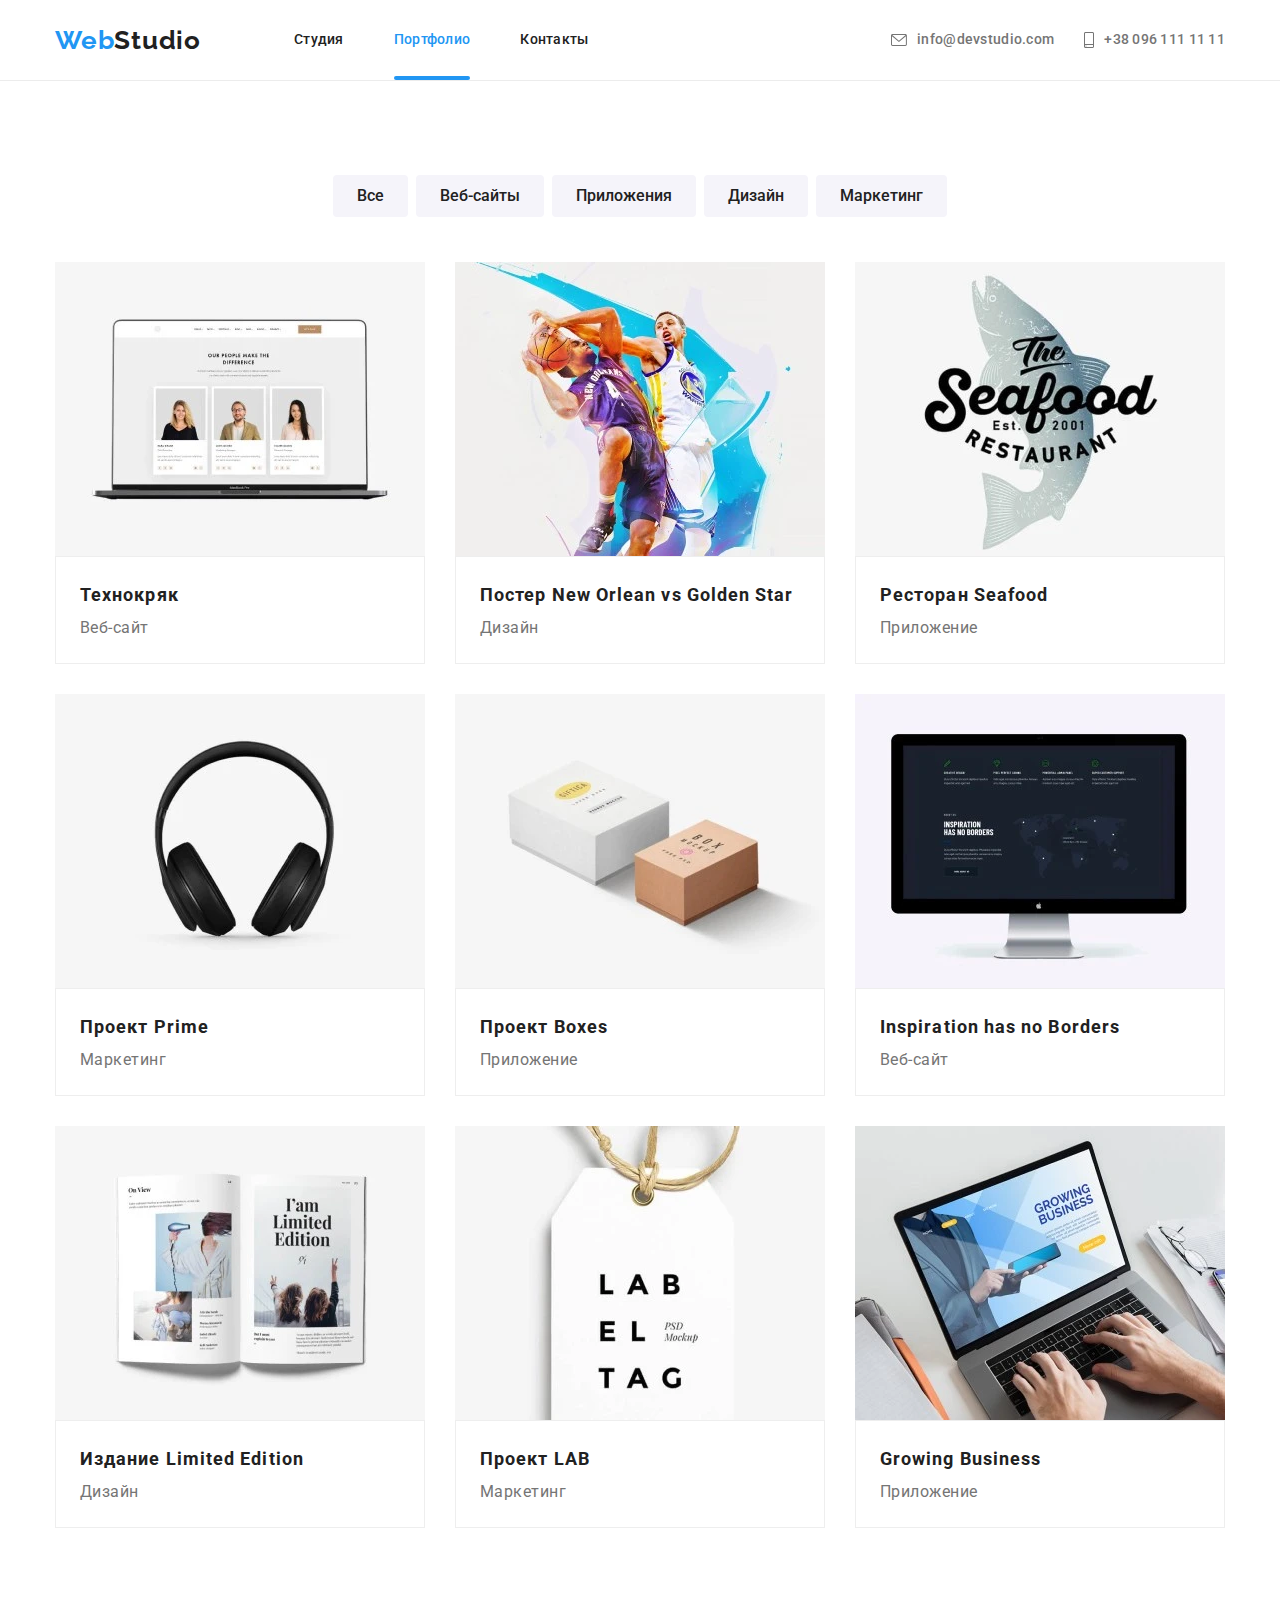
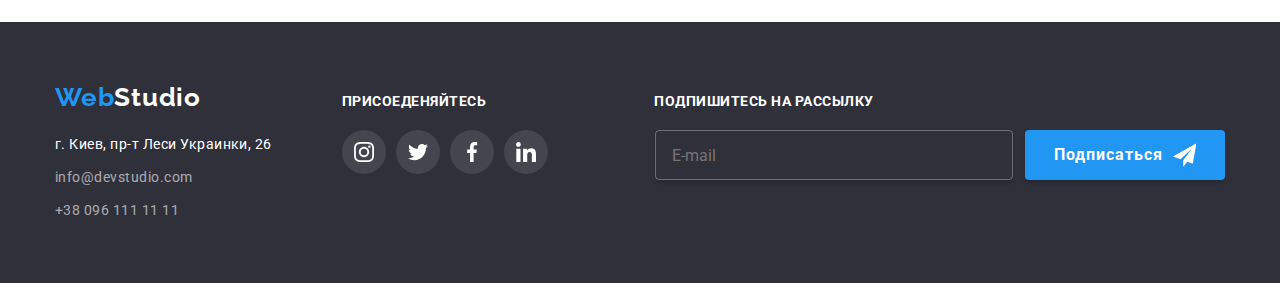
==== commit 4d9c5869: "правки sass" ====
--- a/portfolio.html
+++ b/portfolio.html
@@ -25,7 +25,7 @@
     <!-- Header -->
     <header class="header">
       <div class="header__main-nav container">
-        <a class="header__logo" href="./index.html">
+        <a class="header__logo logo" href="./index.html">
           <span class="header__logo-icon">Web</span><span class="header__logo-text">Studio</span></a
         >
         <ul class="header__nav list">
@@ -68,10 +68,12 @@
         </button>
       </div>
     </header>
+    <!-- main -->
     <main>
       <section class="main section">
         <div class="container">
           <h1 class="section-title visually-hidden">Портфолио</h1>
+          <!-- filter_ -->
           <ul class="filter__list list">
             <li class="filter__item"><button class="filter__btn" type="button">Все</button></li>
             <li class="filter__item">
@@ -747,7 +749,7 @@
       <div class="footer container">
         <div class="footer__box">
           <div class="footer__contacs">
-            <a class="footer__logo" href="./index.html">
+            <a class="footer__logo logo" href="./index.html">
               <span class="footer__logo-icon">Web</span
               ><span class="footer__logo-text">Studio</span></a
             >
@@ -776,7 +778,7 @@
           <!-- join us -->
           <div class="footer-socials">
             <p class="footer-socials__text">Присоеденяйтесь</p>
-            <ul class="footer-socials-list list">
+            <ul class="footer-socials__list list">
               <li class="footer-socials__item">
                 <a
                   class="footer-socials__link link"
@@ -839,7 +841,7 @@
             <label class="footer__form-label">
               <input class="footer__form-email" type="email" placeholder="E-mail" />
             </label>
-            <button class="footer__form-btn" type="submit">
+            <button class="footer__form-btn btn" type="submit">
               Подписаться
               <svg class="footer__form-icon" width="20" height="20">
                 <use href="./images/icons.svg#icon-send"></use>
@@ -849,16 +851,76 @@
         </div>
       </div>
     </footer>
+    <!-- Modal window -->
+    <div class="backdrop is-hidden" data-modal>
+      <div class="modal">
+        <button class="modal__close-btn" type="button" data-modal-close>
+          <svg class="close-icon" width="18" height="18">
+            <use href="./images/icons.svg#icon-close"></use>
+          </svg>
+        </button>
+        <form class="modal__form">
+          <h2 class="modal__title">Оставьте свои данные, мы вам перезвоним</h2>
+          <label class="modal__form-label" for="username">
+            <span class="modal__lable-title">Имя</span>
+            <input class="modal__input" type="text" name="username" id="username" autofocus />
+            <svg class="modal__input-icon" width="18" height="18">
+              <use href="./images/icons.svg#icon-person"></use>
+            </svg>
+          </label>
+          <label class="modal__form-label" for="tel">
+            <span class="modal__lable-title">Телефон</span>
+            <input class="modal__input" type="text" name="tel" id="tel" />
+            <svg class="modal__input-icon" width="18" height="18">
+              <use href="./images/icons.svg#icon-phone"></use>
+            </svg>
+          </label>
+          <label class="modal__form-label" for="email">
+            <span class="modal__lable-title">Почта</span>
+            <input class="modal__input" type="email" name="email" id="email" />
+            <svg class="modal__input-icon" width="18" height="18">
+              <use href="./images/icons.svg#icon-email"></use>
+            </svg>
+          </label>
+          <label class="modal__form-feedback">
+            <span class="modal__lable-title">Комментарий</span>
+            <textarea
+              class="modal__textarea"
+              name="feedback"
+              rows="5"
+              placeholder="Введите текст"
+            ></textarea>
+          </label>
+          <label class="modal__checkbox">
+            <input
+              class="modal__checkbox-input visually-hidden"
+              type="checkbox"
+              name="user-agreement"
+            />
+            <span class="modal__checkbox-img">
+              <svg class="modal__checkbox-icon" width="11" height="8">
+                <use href="./images/icons.svg#icon-check"></use>
+              </svg>
+            </span>
+            <span class="modal__checkbox-text">
+              Соглашаюсь с рассылкой и принимаю
+              <a class="modal__user-agree" href="">Условия договора</a>
+            </span>
+          </label>
+        </form>
+        <button class="btn" type="submit" disabled>Отправить</button>
+      </div>
+    </div>
     <!-- Мобильное меню -->
     <div class="mobile-menu" data-menu>
       <ul class="mobile__menu-nav list">
         <li class="mobile__menu-nav-item">
-          <a class="mobile__menu-link link" href="./index.html">Студия</a>
+          <a class="mobile__menu-link mobile__menu-link--current link" href="./index.html"
+            >Студия</a
+          >
         </li>
         <li class="mobile__menu-nav-item">
-          <a class="mobile__menu-link mobile__menu-link--current link" href="./portfolio.html"
-            >Портфолио</a
-          >
+          <a class="mobile__menu-link link" href="./portfolio.html">Портфолио</a>
         </li>
         <li class="mobile__menu-nav-item">
           <a class="mobile__menu-link link" href="">Контакты</a>
--- a/css/main.min.css
+++ b/css/main.min.css
@@ -1 +1 @@
-body{color:var(--primary-text-color);background-color:var(--primary-white-color);font-family:Roboto,sans-serif;letter-spacing:.03em}body.no-scroll{overflow:hidden}.container{width:100%;padding-left:15px;padding-right:15px;margin-left:auto;margin-right:auto}@media screen and (min-width: 480px){.container{max-width:480px}}@media screen and (min-width: 768px){.container{max-width:768px}}@media screen and (min-width: 1200px){.container{max-width:1200px}}.section{padding-top:60px;padding-bottom:60px}@media screen and (min-width: 1200px){.section{padding-top:94px;padding-bottom:94px}}.section-title{color:var(--primary-text-color);font-size:36px;line-height:1.16;text-align:center;margin-top:0px;margin-bottom:30px}@media screen and (min-width: 1200px){.section-title{font-size:36px;line-height:1.17;margin-bottom:50px}}.img{display:block;max-width:100%;height:auto}footer{background-color:var(--footer-bg-color)}.list{list-style:none;padding:0px;margin:0px}.link{text-decoration:none}.header{padding:10px 0;border-bottom:1px solid var(--page-header-border)}@media screen and (min-width: 768px){.header{padding:0}}.header__main-nav{display:-webkit-box;display:-ms-flexbox;display:flex;-webkit-box-align:center;-ms-flex-align:center;align-items:center}.header__nav{display:none}@media screen and (min-width: 768px){.header__nav{display:-webkit-box;display:-ms-flexbox;display:flex;-webkit-box-align:center;-ms-flex-align:center;align-items:center}}.header__nav-item:not(:last-child){margin-right:50px}.header__nav-link{font-size:14px;font-weight:500;line-height:1.14;letter-spacing:.02em;text-decoration:none;color:var(--primary-text-color);display:block;padding:32px 0px;-webkit-transition:color 250ms cubic-bezier(0.4, 0, 0.2, 1);transition:color 250ms cubic-bezier(0.4, 0, 0.2, 1)}.header__nav-link:hover,.header__nav-link:focus{color:var(--accent-color)}.header__nav-link--current{position:relative;color:var(--accent-color)}.header__nav-link--current::after{position:absolute;content:"";display:block;width:100%;height:4px;border-radius:2px;background-color:var(--accent-color);bottom:0px;left:0px}.header__contact{display:none}@media screen and (min-width: 768px){.header__contact{display:-webkit-box;display:-ms-flexbox;display:flex;-webkit-box-orient:vertical;-webkit-box-direction:normal;-ms-flex-direction:column;flex-direction:column;margin-left:auto}}.header__contact-item:not(:last-child){margin-bottom:10px}@media screen and (min-width: 1200px){.header__contact{-webkit-box-orient:horizontal;-webkit-box-direction:normal;-ms-flex-direction:row;flex-direction:row}.header__contact-item:not(:last-child){margin-bottom:0;margin-right:30px}}@media screen and (min-width: 768px){.header__contact-mail,.header__contact-tel{display:-webkit-box;display:-ms-flexbox;display:flex;-webkit-box-align:center;-ms-flex-align:center;align-items:center;color:var(--text-color);font-style:normal;font-weight:500;font-size:14px;line-height:1.14;letter-spacing:.02em;fill:currentColor;-webkit-transition:color 250ms cubic-bezier(0.4, 0, 0.2, 1);transition:color 250ms cubic-bezier(0.4, 0, 0.2, 1)}}@media screen and (min-width: 1200px){.header__contact-mail,.header__contact-tel{padding:32px 0px}}.header__contact-link:hover,.header__contact-link:focus{color:var(--accent-color)}@media screen and (min-width: 768px){.header__contact-icon{display:-webkit-inline-box;display:-ms-inline-flexbox;display:inline-flex;margin-right:8px}}@media screen and (min-width: 1200px){.header__contact-icon{margin-right:10px}}.hero-section{max-width:480px;margin-left:auto;margin-right:auto;display:-webkit-box;display:-ms-flexbox;display:flex;-webkit-box-pack:center;-ms-flex-pack:center;justify-content:center;text-align:center;padding:118px 0px;background-image:-webkit-gradient(linear, left top, right top, from(rgba(47, 48, 58, 0.4)), to(rgba(47, 48, 58, 0.4))),url("../images/hero/header_mobile@1x.jpg");background-image:linear-gradient(to right, rgba(47, 48, 58, 0.4), rgba(47, 48, 58, 0.4)),url("../images/hero/header_mobile@1x.jpg");background-color:var(--social-icon-color);background-repeat:no-repeat;background-size:cover;background-position:center}@media(min-device-pixel-ratio: 2),(-webkit-min-device-pixel-ratio: 2),(min-resolution: 192dpi),(min-resolution: 2dppx){.hero-section{background-image:-webkit-gradient(linear, left top, right top, from(rgba(47, 48, 58, 0.4)), to(rgba(47, 48, 58, 0.4))),url("../images/hero/header_mobile@2x.jpg");background-image:linear-gradient(to right, rgba(47, 48, 58, 0.4), rgba(47, 48, 58, 0.4)),url("../images/hero/header_mobile@2x.jpg")}}@media screen and (min-width: 768px){.hero-section{background-image:-webkit-gradient(linear, left top, right top, from(rgba(47, 48, 58, 0.4)), to(rgba(47, 48, 58, 0.4))),url("../images/hero/header_tablet@1x.jpg");background-image:linear-gradient(to right, rgba(47, 48, 58, 0.4), rgba(47, 48, 58, 0.4)),url("../images/hero/header_tablet@1x.jpg")}}@media screen and (min-width: 768px)and (min-device-pixel-ratio: 2),screen and (min-width: 768px)and (-webkit-min-device-pixel-ratio: 2),screen and (min-width: 768px)and (min-resolution: 192dpi),screen and (min-width: 768px)and (min-resolution: 2dppx){.hero-section{background-image:-webkit-gradient(linear, left top, right top, from(rgba(47, 48, 58, 0.4)), to(rgba(47, 48, 58, 0.4))),url("../images/hero/header_tablet@2x.jpg");background-image:linear-gradient(to right, rgba(47, 48, 58, 0.4), rgba(47, 48, 58, 0.4)),url("../images/hero/header_tablet@2x.jpg")}}@media screen and (min-width: 1200px){.hero-section{background-image:-webkit-gradient(linear, left top, right top, from(rgba(47, 48, 58, 0.4)), to(rgba(47, 48, 58, 0.4))),url("../images/hero/header_desktop@1x.jpg");background-image:linear-gradient(to right, rgba(47, 48, 58, 0.4), rgba(47, 48, 58, 0.4)),url("../images/hero/header_desktop@1x.jpg")}}@media screen and (min-width: 1200px)and (min-device-pixel-ratio: 2),screen and (min-width: 1200px)and (-webkit-min-device-pixel-ratio: 2),screen and (min-width: 1200px)and (min-resolution: 192dpi),screen and (min-width: 1200px)and (min-resolution: 2dppx){.hero-section{background-image:-webkit-gradient(linear, left top, right top, from(rgba(47, 48, 58, 0.4)), to(rgba(47, 48, 58, 0.4))),url("../images/hero/header_desktop@2x.jpg");background-image:linear-gradient(to right, rgba(47, 48, 58, 0.4), rgba(47, 48, 58, 0.4)),url("../images/hero/header_desktop@2x.jpg")}}@media screen and (min-width: 768px){.hero-section{max-width:768px}}@media screen and (min-width: 1200px){.hero-section{max-width:1600px;padding:200px 0px}}.hero-section__title{color:var(--primary-white-color);font-weight:900;font-size:26px;line-height:1.6;letter-spacing:.06em;text-transform:uppercase;margin-top:0px;margin-bottom:30px;text-align:center}@media screen and (min-width: 1200px){.hero-section__title{font-size:44px;line-height:1.36}}.hero-section__btn{font-family:inherit;font-weight:700;font-size:16px;line-height:1.88;letter-spacing:.06em;color:var(--primary-white-color);background-color:var(--accent-color);cursor:pointer;min-width:200px;min-height:50px;-webkit-box-shadow:var(--shadow-hero-btn);box-shadow:var(--shadow-hero-btn);border-radius:4px;border-color:rgba(0,0,0,0)}.hero-section__btn:hover,.hero-section__btn:focus{background-color:var(--accent-btn-bg)}.features__list{display:block}@media screen and (min-width: 768px){.features__list{display:-webkit-box;display:-ms-flexbox;display:flex;-webkit-box-pack:center;-ms-flex-pack:center;justify-content:center;-ms-flex-wrap:wrap;flex-wrap:wrap;gap:30px}}.features__wrap{display:-webkit-box;display:-ms-flexbox;display:flex;-webkit-box-pack:center;-ms-flex-pack:center;justify-content:center;-webkit-box-align:center;-ms-flex-align:center;align-items:center;height:120px;background-color:var(--filter-btn-bg-color);border-radius:4px;margin-bottom:30px}@media screen and (max-width: 767px){.features__item:not(:last-child){margin-bottom:30px}}@media screen and (min-width: 768px){.features__item{-ms-flex-preferred-size:calc((100% - 60px)/2);flex-basis:calc((100% - 60px)/2)}}@media screen and (min-width: 1200px){.features__item{-ms-flex-preferred-size:calc((100% - 120px)/4);flex-basis:calc((100% - 120px)/4)}}.features__subtitle{text-align:center;font-size:14px;line-height:1.14;text-transform:uppercase;margin-top:0px;margin-bottom:10px}@media screen and (min-width: 768px){.features__subtitle{text-align:left}}.features__text{color:var(--text-color);font-size:14px;line-height:1.71;margin-top:0px;margin-bottom:0px}.works{display:none}@media screen and (min-width: 1200px){.works{display:-webkit-box;display:-ms-flexbox;display:flex;margin-top:-94px}}.works__list{display:-webkit-box;display:-ms-flexbox;display:flex}.works__item:not(:last-child){margin-right:30px}.works__item{position:relative}.works__descr{position:absolute;display:-webkit-box;display:-ms-flexbox;display:flex;-webkit-box-align:center;-ms-flex-align:center;align-items:center;-webkit-box-pack:center;-ms-flex-pack:center;justify-content:center;width:100%;height:70px;right:0;bottom:0;background:rgba(47,48,58,.8)}.works__text{font-weight:700;font-size:14px;line-height:1.14;text-transform:uppercase;color:var(--primary-white-color);margin:0;padding:0}.teams{display:block;background-color:var(--filter-btn-bg-color)}.teams__list{display:-webkit-box;display:-ms-flexbox;display:flex;-webkit-box-orient:vertical;-webkit-box-direction:normal;-ms-flex-direction:column;flex-direction:column;gap:30px;text-align:center}@media screen and (min-width: 768px){.teams__list{-webkit-box-pack:center;-ms-flex-pack:center;justify-content:center;-webkit-box-orient:horizontal;-webkit-box-direction:normal;-ms-flex-direction:row;flex-direction:row;-ms-flex-wrap:wrap;flex-wrap:wrap}}@media screen and (min-width: 1200px){.teams__list{-ms-flex-wrap:nowrap;flex-wrap:nowrap}}.teams__wrap{padding:24px 0}@media screen and (min-width: 1200px){.teams__wrap{padding:30px 0}}.teams__item{background-color:var(--primary-white-color);-webkit-box-shadow:var(--shadow-team-container);box-shadow:var(--shadow-team-container);border-radius:0px 0px 4px 4px}@media screen and (min-width: 768px){.teams__item{-ms-flex-preferred-size:calc((100% - 60px)/2);flex-basis:calc((100% - 60px)/2)}}@media screen and (min-width: 1200px){.teams__item{-ms-flex-preferred-size:calc((100% - 120px)/4);flex-basis:calc((100% - 120px)/4)}}.teams__img{-o-object-fit:contain;object-fit:contain}@media screen and (min-width: 768px){.teams__img{width:354px}}@media screen and (min-width: 1200px){.teams__img{width:270px}}.teams__name{font-weight:500;font-style:normal;font-size:16px;line-height:1.19;padding-bottom:10px;margin-top:0px;margin-bottom:0px}.teams__text{color:var(--text-color);font-weight:400;font-style:normal;font-size:16px;line-height:1.19;padding-bottom:16px;margin-top:0px;margin-bottom:0px}.teams__socials-list{display:-webkit-box;display:-ms-flexbox;display:flex;-webkit-box-pack:center;-ms-flex-pack:center;justify-content:center;-webkit-box-align:center;-ms-flex-align:center;align-items:center;gap:10px}.teams__link{display:-webkit-inline-box;display:-ms-inline-flexbox;display:inline-flex;fill:var(--icon-color);width:44px;height:44px;padding:12px;border-radius:50%;-webkit-transition:fill 250ms cubic-bezier(0.4, 0, 0.2, 1);transition:fill 250ms cubic-bezier(0.4, 0, 0.2, 1);-webkit-transition:background-color 250ms cubic-bezier(0.4, 0, 0.2, 1);transition:background-color 250ms cubic-bezier(0.4, 0, 0.2, 1)}.teams__link:hover,.teams__link:focus{fill:var(--section-team-color);background-color:var(--accent-color)}.customers__list{display:-webkit-box;display:-ms-flexbox;display:flex;-webkit-box-pack:center;-ms-flex-pack:center;justify-content:center;-ms-flex-wrap:wrap;flex-wrap:wrap;-webkit-box-align:center;-ms-flex-align:center;align-items:center;gap:30px}.customers__item{-ms-flex-preferred-size:calc((100% - 60px)/2);flex-basis:calc((100% - 60px)/2)}@media screen and (min-width: 768px){.customers__item{-ms-flex-preferred-size:calc((100% - 90px)/3);flex-basis:calc((100% - 90px)/3)}}@media screen and (min-width: 1200px){.customers__item{-ms-flex-preferred-size:calc((100% - 180px)/6);flex-basis:calc((100% - 180px)/6)}}.customers__link{display:-webkit-box;display:-ms-flexbox;display:flex;-webkit-box-pack:center;-ms-flex-pack:center;justify-content:center;-webkit-box-align:center;-ms-flex-align:center;align-items:center;max-width:210px;height:92px;border:1px solid var(--icon-color);border-radius:4px;cursor:pointer;-webkit-transition:border 250ms cubic-bezier(0.4, 0, 0.2, 1);transition:border 250ms cubic-bezier(0.4, 0, 0.2, 1)}.customers__link:hover,.customers__link:focus{border-color:var(--accent-color)}.customers__icon{fill:var(--icon-color);-webkit-transition:fill 250ms cubic-bezier(0.4, 0, 0.2, 1);transition:fill 250ms cubic-bezier(0.4, 0, 0.2, 1)}.customers__link:hover .customers__icon,.customers__link:focus .customers__icon{fill:var(--accent-color)}.footer{display:-webkit-box;display:-ms-flexbox;display:flex;-webkit-box-orient:vertical;-webkit-box-direction:normal;-ms-flex-direction:column;flex-direction:column;padding-top:60px;padding-bottom:60px}@media screen and (min-width: 1200px){.footer{-webkit-box-orient:horizontal;-webkit-box-direction:normal;-ms-flex-direction:row;flex-direction:row;-webkit-box-align:baseline;-ms-flex-align:baseline;align-items:baseline}}.footer__box{margin-bottom:60px}@media screen and (min-width: 768px){.footer__box{display:-webkit-box;display:-ms-flexbox;display:flex;-webkit-box-pack:center;-ms-flex-pack:center;justify-content:center;-webkit-box-align:baseline;-ms-flex-align:baseline;align-items:baseline}}@media screen and (min-width: 1200px){.footer__box{margin-bottom:0;margin-right:auto}}.footer__contacs{display:-webkit-box;display:-ms-flexbox;display:flex;-webkit-box-orient:vertical;-webkit-box-direction:normal;-ms-flex-direction:column;flex-direction:column;-webkit-box-align:center;-ms-flex-align:center;align-items:center;margin-bottom:60px}@media screen and (min-width: 768px){.footer__contacs{margin-right:165px;margin-bottom:0}}@media screen and (min-width: 1200px){.footer__contacs{margin-right:70px;-webkit-box-align:start;-ms-flex-align:start;align-items:flex-start}}.footer__address{display:-webkit-box;display:-ms-flexbox;display:flex;-webkit-box-orient:vertical;-webkit-box-direction:normal;-ms-flex-direction:column;flex-direction:column;-webkit-box-align:center;-ms-flex-align:center;align-items:center;font-style:normal;font-weight:400;font-size:14px;line-height:1.71}@media screen and (min-width: 1200px){.footer__address{-webkit-box-align:start;-ms-flex-align:start;align-items:flex-start}}.footer__address-link{color:var(--primary-white-color)}.footer__address-mail,.footer__address-tel{color:var(--primary-footer-tel)}.footer__address-mail:hover,.footer__address-mail:focus{color:var(--accent-color)}.footer__address-tel:hover,.footer__address-tel:focus{color:var(--accent-color)}.footer__address-item:not(:last-child){margin-bottom:8px}@media screen and (min-width: 1200px){.footer__address-item:not(:last-child){margin-bottom:9px}}.footer__address-item{font-style:normal}.footer-socials{display:-webkit-box;display:-ms-flexbox;display:flex;-webkit-box-orient:vertical;-webkit-box-direction:normal;-ms-flex-direction:column;flex-direction:column;-webkit-box-align:center;-ms-flex-align:center;align-items:center}@media screen and (min-width: 1200px){.footer-socials{-webkit-box-align:start;-ms-flex-align:start;align-items:flex-start}}.footer-socials__text{font-weight:700;font-size:14px;line-height:1.14;text-transform:uppercase;color:var(--primary-white-color);margin:0 0 20px}.footer-socials-list{display:-webkit-box;display:-ms-flexbox;display:flex;-webkit-box-pack:center;-ms-flex-pack:center;justify-content:center;-webkit-box-align:center;-ms-flex-align:center;align-items:center;gap:10px}.footer-socials__link{display:-webkit-inline-box;display:-ms-inline-flexbox;display:inline-flex;fill:var(--primary-white-color);width:44px;height:44px;padding:12px;border-radius:50%;background-color:var(--footer-icon-bg);-webkit-transition:fill 250ms cubic-bezier(0.4, 0, 0.2, 1);transition:fill 250ms cubic-bezier(0.4, 0, 0.2, 1);-webkit-transition:background-color 250ms cubic-bezier(0.4, 0, 0.2, 1);transition:background-color 250ms cubic-bezier(0.4, 0, 0.2, 1)}.footer-socials__link:hover,.footer-socials__link:focus{fill:var(--section-team-color);background-color:var(--accent-color);-webkit-box-shadow:var(--shadow-footer-icon);box-shadow:var(--shadow-footer-icon)}.footer__subscribe{display:-webkit-box;display:-ms-flexbox;display:flex;-webkit-box-orient:vertical;-webkit-box-direction:normal;-ms-flex-direction:column;flex-direction:column;-webkit-box-align:center;-ms-flex-align:center;align-items:center}@media screen and (min-width: 1200px){.footer__subscribe{-webkit-box-align:start;-ms-flex-align:start;align-items:flex-start}}.footer__subscribe-text{font-weight:700;font-size:14px;line-height:1.14;text-align:center;text-transform:uppercase;color:var(--primary-white-color);margin:0 0 20px}@media screen and (min-width: 1200px){.footer__subscribe-text{text-align:left}}.footer__form{display:-webkit-box;display:-ms-flexbox;display:flex;-webkit-box-orient:vertical;-webkit-box-direction:normal;-ms-flex-direction:column;flex-direction:column;-webkit-box-align:center;-ms-flex-align:center;align-items:center;width:100%}@media screen and (min-width: 1200px){.footer__form{-webkit-box-orient:horizontal;-webkit-box-direction:normal;-ms-flex-direction:row;flex-direction:row}}.footer__form-label{width:100%;display:-webkit-box;display:-ms-flexbox;display:flex;-webkit-box-pack:center;-ms-flex-pack:center;justify-content:center}.footer__form-email{width:100%;height:50px;font-size:16px;line-height:1.25;padding:15px 16px;margin-bottom:20px;color:rgba(255,255,255,.6);background-color:inherit;border:1px solid rgba(255,255,255,.3);-webkit-box-shadow:0px 4px 4px rgba(0,0,0,.15);box-shadow:0px 4px 4px rgba(0,0,0,.15);border-radius:4px;outline:none}@media screen and (min-width: 768px){.footer__form-email{max-width:450px}}@media screen and (min-width: 1200px){.footer__form-email{width:358px;margin-bottom:0;margin-right:12px}}.footer__form-btn{display:-webkit-inline-box;display:-ms-inline-flexbox;display:inline-flex;-webkit-box-align:center;-ms-flex-align:center;align-items:center;text-align:center;position:relative;max-width:200px;height:50px;font-weight:700;font-size:16px;line-height:1.88;letter-spacing:.06em;padding:10px 29px;border:none;color:var(--primary-white-color);background-color:var(--accent-color);-webkit-box-shadow:0px 4px 4px rgba(0,0,0,.15);box-shadow:0px 4px 4px rgba(0,0,0,.15);border-radius:4px}.footer__form-icon{width:24px;height:24px;margin-left:10px;fill:var(--primary-white-color)}.portfolio__list{display:block}@media screen and (min-width: 768px){.portfolio__list{display:-webkit-box;display:-ms-flexbox;display:flex;-webkit-box-pack:center;-ms-flex-pack:center;justify-content:center;-ms-flex-wrap:wrap;flex-wrap:wrap;gap:30px}}@media screen and (min-width: 768px){.portfolio__list{-webkit-box-pack:start;-ms-flex-pack:start;justify-content:start}}@media screen and (max-width: 767px){.portfolio__item:not(:last-child){margin-bottom:30px}}@media screen and (min-width: 768px){.portfolio__item{-ms-flex-preferred-size:calc((100% - 60px)/2);flex-basis:calc((100% - 60px)/2);margin-bottom:0}}@media screen and (min-width: 1200px){.portfolio__item{-ms-flex-preferred-size:calc((100% - 60px)/3);flex-basis:calc((100% - 60px)/3);margin-bottom:0}}.portfolio__item:hover{-webkit-box-shadow:0px 1px 1px rgba(0,0,0,.12),0px 4px 4px rgba(0,0,0,.06),1px 4px 6px rgba(0,0,0,.16);box-shadow:0px 1px 1px rgba(0,0,0,.12),0px 4px 4px rgba(0,0,0,.06),1px 4px 6px rgba(0,0,0,.16);-webkit-transition:-webkit-box-shadow 250ms cubic-bezier(0.4, 0, 0.2, 1);transition:-webkit-box-shadow 250ms cubic-bezier(0.4, 0, 0.2, 1);transition:box-shadow 250ms cubic-bezier(0.4, 0, 0.2, 1);transition:box-shadow 250ms cubic-bezier(0.4, 0, 0.2, 1), -webkit-box-shadow 250ms cubic-bezier(0.4, 0, 0.2, 1)}.portfolio__item:hover .thumb-text{-webkit-transform:translateY(0);transform:translateY(0)}.portfolio__link{display:-webkit-box;display:-ms-flexbox;display:flex;height:100%;-webkit-box-orient:vertical;-webkit-box-direction:normal;-ms-flex-direction:column;flex-direction:column}.thumb{position:relative;overflow:hidden}.thumb-img{display:block;max-width:100%}@media screen and (min-width: 768px){.thumb-img{width:354px}}@media screen and (min-width: 1200px){.thumb-img{width:370px}}.thumb-text{position:absolute;bottom:0;width:100%;background-color:var(--accent-card-color);padding:63px 24px;font-size:18px;margin:0;color:var(--primary-white-color);line-height:1.56;-webkit-transform:translateY(101%);transform:translateY(101%);-webkit-transition:-webkit-transform 250ms cubic-bezier(0.4, 0, 0.2, 1);transition:-webkit-transform 250ms cubic-bezier(0.4, 0, 0.2, 1);transition:transform 250ms cubic-bezier(0.4, 0, 0.2, 1);transition:transform 250ms cubic-bezier(0.4, 0, 0.2, 1), -webkit-transform 250ms cubic-bezier(0.4, 0, 0.2, 1)}.description{border:1px solid var(--border-portfolio-item-color);padding:20px 10px 20px 24px;-webkit-box-flex:1;-ms-flex-positive:1;flex-grow:1}.description-title{color:var(--primary-text-color);font-style:normal;font-size:18px;line-height:2;letter-spacing:.06em;margin-bottom:4px;margin:0px}.description-text{color:var(--text-color);font-style:normal;font-weight:400;font-size:16px;line-height:1.88;margin:0px}.header__logo{font-family:Raleway,sans-serif;font-weight:700;font-size:24px;line-height:1.17;letter-spacing:.03em;text-decoration:none}@media screen and (min-width: 768px){.header__logo{margin-right:87px}}@media screen and (min-width: 1200px){.header__logo{font-size:26px;line-height:1.19;margin-right:93px}}.header__logo-icon{color:var(--accent-color)}.header__logo-text{color:var(--primary-text-color)}.footer__logo{font-family:Raleway,sans-serif;font-weight:700;font-size:26px;line-height:1.19;text-decoration:none;margin-bottom:20px}.footer__logo-icon{color:var(--accent-color)}.footer__logo-text{color:var(--primary-white-color)}.filter__list{display:-webkit-box;display:-ms-flexbox;display:flex;-ms-flex-wrap:wrap;flex-wrap:wrap;-webkit-box-pack:left;-ms-flex-pack:left;justify-content:left;margin-bottom:50px}@media screen and (min-width: 768px){.filter__list{-webkit-box-pack:center;-ms-flex-pack:center;justify-content:center;-ms-flex-wrap:nowrap;flex-wrap:nowrap;margin-bottom:30px}}.filter__item:not(:last-child){margin-right:8px;margin-bottom:15px}.filter__item{margin-bottom:15px}.filter__btn{font-family:inherit;color:var(--primary-text-color);background-color:var(--filter-btn-bg-color);font-weight:500;font-size:16px;line-height:1.62;cursor:pointer;border-radius:4px;border-color:rgba(0,0,0,0);padding:6px 22px;-webkit-transition:color 250ms cubic-bezier(0.4, 0, 0.2, 1);transition:color 250ms cubic-bezier(0.4, 0, 0.2, 1);-webkit-transition:background-color 250ms cubic-bezier(0.4, 0, 0.2, 1);transition:background-color 250ms cubic-bezier(0.4, 0, 0.2, 1)}.filter__btn:hover,.filter__btn:focus{color:var(--primary-white-color);background-color:var(--accent-color);-webkit-box-shadow:0px 3px 1px rgba(0,0,0,.1),0px 1px 2px rgba(0,0,0,.08),0px 2px 2px rgba(0,0,0,.12);box-shadow:0px 3px 1px rgba(0,0,0,.1),0px 1px 2px rgba(0,0,0,.08),0px 2px 2px rgba(0,0,0,.12)}.backdrop{position:fixed;top:0;left:0;width:100%;height:100%;padding:94px 15px 0;background-color:var(--modal-backdrop-color);opacity:1;z-index:100;-webkit-transition:opacity 250ms cubic-bezier(0.4, 0, 0.2, 1);transition:opacity 250ms cubic-bezier(0.4, 0, 0.2, 1)}.backdrop.is-hidden{opacity:0;visibility:hidden;pointer-events:none}.modal{display:-webkit-box;display:-ms-flexbox;display:flex;-webkit-box-orient:vertical;-webkit-box-direction:normal;-ms-flex-direction:column;flex-direction:column;-webkit-box-align:center;-ms-flex-align:center;align-items:center;position:absolute;top:50%;left:50%;width:100%;max-width:450px;border-radius:4px;padding:40px;background-color:var(--primary-white-color);-webkit-box-shadow:var(--shadow-modal-window);box-shadow:var(--shadow-modal-window);-webkit-transform:translate(-50%, -50%) scale(1);transform:translate(-50%, -50%) scale(1);-webkit-transition:250ms cubic-bezier(0.4, 0, 0.2, 1);transition:250ms cubic-bezier(0.4, 0, 0.2, 1)}.backdrop.is-hidden .modal{-webkit-transform:translate(-50%, -50%) scale(0.1);transform:translate(-50%, -50%) scale(0.1)}@media screen and (min-width: 1200px){.modal{max-width:528px}}.modal__close-btn{position:absolute;top:0;right:0;display:-webkit-box;display:-ms-flexbox;display:flex;-webkit-box-pack:center;-ms-flex-pack:center;justify-content:center;-webkit-box-align:center;-ms-flex-align:center;align-items:center;width:30px;height:30px;margin-top:8px;margin-right:8px;border-radius:50px;cursor:pointer;fill:var(--primary-text-color);background-color:rgba(0,0,0,0);border:var(--modal-close-border-color);-webkit-transition:fill 250ms cubic-bezier(0.4, 0, 0.2, 1);transition:fill 250ms cubic-bezier(0.4, 0, 0.2, 1)}.modal__close-btn:hover,.modal__close-btn:focus{fill:var(--accent-color)}.modal__title{margin:0px 0px 12px 0px;padding:0;font-size:20px;line-height:1.15;text-align:center;letter-spacing:.03em;color:var(--primary-text-color)}.modal__form-label{display:block;position:relative}.modal__lable-title{display:block;margin-top:10px;font-size:12px;line-height:1.16;letter-spacing:.01em;color:#757575}.modal__input{padding-top:12px;padding-bottom:12px;padding-left:42px;margin-top:4px;width:100%;height:40px;cursor:pointer;outline:rgba(0,0,0,0);border-color:var(--footer-icon-bg);border:1px solid rgba(33,33,33,.2);border-radius:4px;-webkit-transition:border 250ms cubic-bezier(0.4, 0, 0.2, 1);transition:border 250ms cubic-bezier(0.4, 0, 0.2, 1)}.modal__input:hover,.modal__input:focus{border:1px solid var(--accent-color)}.modal__input-icon{position:absolute;display:inline-block;top:50%;left:0%;margin-left:12px;fill:var(--primary-text-color);-webkit-transition:fill 250ms cubic-bezier(0.4, 0, 0.2, 1);transition:fill 250ms cubic-bezier(0.4, 0, 0.2, 1)}.modal__input:hover+.modal__input-icon,.modal__input:focus+.modal__input-icon{fill:var(--accent-color)}.modal__form-feedback{width:100%;margin-bottom:20px}.modal__textarea::-webkit-input-placeholder{color:rgba(117,117,117,.5)}.modal__textarea::-moz-placeholder{color:rgba(117,117,117,.5)}.modal__textarea:-ms-input-placeholder{color:rgba(117,117,117,.5)}.modal__textarea::-ms-input-placeholder{color:rgba(117,117,117,.5)}.modal__textarea::placeholder{color:rgba(117,117,117,.5)}.modal__textarea{margin-top:4px;padding:12px 16px;width:100%;height:120px;font-size:14px;line-height:1.14;letter-spacing:.01em;outline:rgba(0,0,0,0);border:1px solid rgba(33,33,33,.2);border-radius:4px;resize:none;-webkit-transition:border 250ms cubic-bezier(0.4, 0, 0.2, 1);transition:border 250ms cubic-bezier(0.4, 0, 0.2, 1)}.modal__textarea:hover,.modal__textarea:focus{border:1px solid #2196f3}.modal__checkbox{display:-webkit-box;display:-ms-flexbox;display:flex;-webkit-box-pack:center;-ms-flex-pack:center;justify-content:center;-webkit-box-align:center;-ms-flex-align:center;align-items:center;width:100%;margin-top:20px;font-size:14px;line-height:1.71;letter-spacing:.03em}.modal__checkbox-input:checked+.modal__checkbox-img>.modal__checkbox-icon{fill:var(--primary-white-color)}.modal__checkbox-img{display:-webkit-inline-box;display:-ms-inline-flexbox;display:inline-flex;-webkit-box-align:center;-ms-flex-align:center;align-items:center;-webkit-box-pack:center;-ms-flex-pack:center;justify-content:center;width:16px;height:15px;border-radius:2px;outline:2px solid #212121;outline-offset:-2px;-webkit-transition:outline-color 250ms cubic-bezier(0.4, 0, 0.2, 1);transition:outline-color 250ms cubic-bezier(0.4, 0, 0.2, 1);-webkit-transition:background-color 250ms cubic-bezier(0.4, 0, 0.2, 1);transition:background-color 250ms cubic-bezier(0.4, 0, 0.2, 1)}.modal__checkbox-input:checked+.modal__checkbox-img{outline-color:var(--accent-color);background-color:var(--accent-color)}.modal__checkbox-icon{fill:rgba(0,0,0,0)}.modal__checkbox-text{margin-left:8px;font-size:14px;line-height:1.71;letter-spacing:.03em;color:var(--text-color)}.modal__user-agree{color:var(--accent-color)}.modal__btn{font-family:inherit;font-weight:700;font-size:16px;line-height:1.88;letter-spacing:.06em;color:var(--primary-white-color);background-color:var(--accent-color);cursor:pointer;width:200px;height:50px;margin-top:30px;-webkit-box-shadow:var(--shadow-hero-btn);box-shadow:var(--shadow-hero-btn);border-radius:4px;border-color:rgba(0,0,0,0)}.mobile__menu-btn{z-index:10;width:40px;height:40px;margin-left:auto;padding:0;display:-webkit-inline-box;display:-ms-inline-flexbox;display:inline-flex;-webkit-box-pack:center;-ms-flex-pack:center;justify-content:center;-webkit-box-align:center;-ms-flex-align:center;align-items:center;background-color:rgba(0,0,0,0);border:none;cursor:pointer}@media screen and (min-width: 768px){.mobile__menu-btn{display:none}}.mobile__menu-icon-menu{opacity:1;-webkit-transition:250ms;transition:250ms;fill:var(--primary-text-color)}.mobile__menu-btn.is-open .mobile__menu-icon-menu{opacity:0}.mobile__menu-icon-close{opacity:0;fill:var(--primary-text-color);-webkit-transition:250ms;transition:250ms}.mobile__menu-btn.is-open .mobile__menu-icon-close{opacity:1}.mobile__menu-btn:hover .mobile__menu-icon-menu,.mobile__menu-btn:focus .mobile__menu-icon-menu{fill:var(--accent-color)}.mobile__menu-btn:hover .mobile__menu-icon-close,.mobile__menu-btn:focus .mobile__menu-icon-close{fill:var(--accent-color)}.mobile-menu{z-index:1;position:fixed;top:0;left:0;width:100vw;height:100vh;padding:48px 40px;display:-webkit-box;display:-ms-flexbox;display:flex;-webkit-box-orient:vertical;-webkit-box-direction:normal;-ms-flex-direction:column;flex-direction:column;background:#fff;-webkit-box-shadow:0px 4px 8px rgba(0,0,0,.04),0px 2px 4px rgba(0,0,0,.08),0px 1px 3px rgba(0,0,0,.16);box-shadow:0px 4px 8px rgba(0,0,0,.04),0px 2px 4px rgba(0,0,0,.08),0px 1px 3px rgba(0,0,0,.16);opacity:0;visibility:hidden;pointer-events:none;-webkit-transition:-webkit-transform 250ms;transition:-webkit-transform 250ms;transition:transform 250ms;transition:transform 250ms, -webkit-transform 250ms;-webkit-transform:translateY(-100%);transform:translateY(-100%);-webkit-transition:visibility 250ms cubic-bezier(0.4, 0, 0.2, 1);transition:visibility 250ms cubic-bezier(0.4, 0, 0.2, 1);-webkit-transition:opacity 250ms cubic-bezier(0.4, 0, 0.2, 1);transition:opacity 250ms cubic-bezier(0.4, 0, 0.2, 1)}.mobile-menu.is-open{opacity:1;visibility:visible;pointer-events:initial;-webkit-transform:translateY(0);transform:translateY(0)}@media screen and (min-width: 768px){.mobile-menu{display:none}}.mobile__menu-nav{margin-bottom:auto}.mobile__menu-nav-item:not(:last-child){margin-bottom:32px}.mobile__menu-link{font-weight:500;font-size:40px;line-height:1.17;letter-spacing:.02em;color:var(--primary-text-color)}.mobile__menu-link--current{color:var(--accent-color)}.mobile__menu-contacts{margin-bottom:64px}.mobile__menu-contacts-item:not(:last-child){margin-bottom:32px}.mobile__menu-tel{font-weight:500;font-size:34px;line-height:1.17;letter-spacing:.02em;color:var(--accent-color)}.mobile__menu-mail{font-weight:500;font-size:24px;line-height:1.16;letter-spacing:.02em;color:var(--text-color)}.mobile__menu-socials-list{display:-webkit-box;display:-ms-flexbox;display:flex;-ms-flex-wrap:wrap;flex-wrap:wrap;-webkit-box-align:center;-ms-flex-align:center;align-items:center;gap:10px;font-weight:500;font-size:18px;line-height:1.22;letter-spacing:.02em}.mobile__menu-socials-link{color:var(--accent-color)}.mobile__menu-socials-item:not(:last-child) .mobile__menu-socials-link{padding-right:10px;border-right:1px solid rgba(33,33,33,.2)}.visually-hidden{position:absolute;width:1px;height:1px;margin:-1px;border:0;padding:0;white-space:nowrap;-webkit-clip-path:inset(100%);clip-path:inset(100%);clip:rect(0 0 0 0);overflow:hidden}/*# sourceMappingURL=main.min.css.map */+:root{--primary-text-color: #212121;--text-color: #757575;--accent-color: #2196f3;--accent-btn-bg: #188CE8;--accent-card-color: rgba(33, 150, 243, 0.9);--primary-white-color: #ffffff;--filter-btn-bg-color: #f5f4fa;--footer-bg-color: #2f303a;--page-header-border: #ececec;--primary-footer-tel: rgba(255, 255, 255, 0.6);--section-team-color: #f5f4fa;--border-portfolio-item-color: #eeeeee;--icon-color: #afb1b8;--footer-icon-bg: #44454e;--modal-backdrop-color: rgba(0, 0, 0, 0.2);--modal-close-border-color: 1px solid rgba(0, 0, 0, 0.1);--modal-feedback-color: rgba(117, 117, 117, 0.5);--shadow-team-container: 0px 1px 3px rgba(0, 0, 0, 0.12), 0px 1px 1px rgba(0, 0, 0, 0.14), 0px 2px 1px rgba(0, 0, 0, 0.2);--shadow-btn: 0px 4px 4px rgba(0, 0, 0, 0.15);--shadow-footer-icon: 0px 4px 4px rgba(0, 0, 0, 0.25);--shadow-modal-window: 0px 1px 3px rgba(0, 0, 0, 0.12), 0px 1px 1px rgba(0, 0, 0, 0.14), 0px 2px 1px rgba(0, 0, 0, 0.2)}body{color:var(--primary-text-color);background-color:var(--primary-white-color);font-family:Roboto,sans-serif;letter-spacing:.03em}body.no-scroll{overflow:hidden}.container{width:100%;padding-left:15px;padding-right:15px;margin-left:auto;margin-right:auto}@media screen and (min-width: 480px){.container{max-width:480px}}@media screen and (min-width: 768px){.container{max-width:768px}}@media screen and (min-width: 1200px){.container{max-width:1200px}}.section{padding-top:60px;padding-bottom:60px}@media screen and (min-width: 1200px){.section{padding-top:94px;padding-bottom:94px}}.section-title{color:var(--primary-text-color);font-size:36px;line-height:1.16;text-align:center;margin-top:0px;margin-bottom:30px}@media screen and (min-width: 1200px){.section-title{font-size:36px;line-height:1.17;margin-bottom:50px}}.img{display:block;max-width:100%;height:auto}footer{background-color:var(--footer-bg-color)}.list{list-style:none;padding:0px;margin:0px}.link{text-decoration:none}.header{padding:10px 0;border-bottom:1px solid var(--page-header-border)}@media screen and (min-width: 768px){.header{padding:0}}.header__main-nav{display:-webkit-box;display:-ms-flexbox;display:flex;-webkit-box-align:center;-ms-flex-align:center;align-items:center}.header__nav{display:none}@media screen and (min-width: 768px){.header__nav{display:-webkit-box;display:-ms-flexbox;display:flex;-webkit-box-align:center;-ms-flex-align:center;align-items:center}}.header__nav-item:not(:last-child){margin-right:50px}.header__nav-link{font-size:14px;font-weight:500;line-height:1.14;letter-spacing:.02em;text-decoration:none;color:var(--primary-text-color);display:block;padding:32px 0px;-webkit-transition:color 250ms cubic-bezier(0.4, 0, 0.2, 1);transition:color 250ms cubic-bezier(0.4, 0, 0.2, 1)}.header__nav-link:hover,.header__nav-link:focus{color:var(--accent-color)}.header__nav-link--current{position:relative;color:var(--accent-color)}.header__nav-link--current::after{position:absolute;content:"";display:block;width:100%;height:4px;border-radius:2px;background-color:var(--accent-color);bottom:0px;left:0px}.header__contact{display:none}@media screen and (min-width: 768px){.header__contact{display:-webkit-box;display:-ms-flexbox;display:flex;-webkit-box-orient:vertical;-webkit-box-direction:normal;-ms-flex-direction:column;flex-direction:column;margin-left:auto}}.header__contact-item:not(:last-child){margin-bottom:10px}@media screen and (min-width: 1200px){.header__contact{-webkit-box-orient:horizontal;-webkit-box-direction:normal;-ms-flex-direction:row;flex-direction:row}.header__contact-item:not(:last-child){margin-bottom:0;margin-right:30px}}@media screen and (min-width: 768px){.header__contact-mail,.header__contact-tel{display:-webkit-box;display:-ms-flexbox;display:flex;-webkit-box-align:center;-ms-flex-align:center;align-items:center;color:var(--text-color);font-style:normal;font-weight:500;font-size:14px;line-height:1.14;letter-spacing:.02em;fill:currentColor;-webkit-transition:color 250ms cubic-bezier(0.4, 0, 0.2, 1);transition:color 250ms cubic-bezier(0.4, 0, 0.2, 1)}}@media screen and (min-width: 1200px){.header__contact-mail,.header__contact-tel{padding:32px 0px}}.header__contact-link:hover,.header__contact-link:focus{color:var(--accent-color)}@media screen and (min-width: 768px){.header__contact-icon{display:-webkit-inline-box;display:-ms-inline-flexbox;display:inline-flex;margin-right:8px}}@media screen and (min-width: 1200px){.header__contact-icon{margin-right:10px}}.hero-section{max-width:480px;margin-left:auto;margin-right:auto;display:-webkit-box;display:-ms-flexbox;display:flex;-webkit-box-pack:center;-ms-flex-pack:center;justify-content:center;text-align:center;padding:118px 0px;background-image:-webkit-gradient(linear, left top, right top, from(rgba(47, 48, 58, 0.4)), to(rgba(47, 48, 58, 0.4))),url("../images/hero/header_mobile@1x.jpg");background-image:linear-gradient(to right, rgba(47, 48, 58, 0.4), rgba(47, 48, 58, 0.4)),url("../images/hero/header_mobile@1x.jpg");background-color:var(--social-icon-color);background-repeat:no-repeat;background-size:cover;background-position:center}@media(min-device-pixel-ratio: 2),(-webkit-min-device-pixel-ratio: 2),(min-resolution: 192dpi),(min-resolution: 2dppx){.hero-section{background-image:-webkit-gradient(linear, left top, right top, from(rgba(47, 48, 58, 0.4)), to(rgba(47, 48, 58, 0.4))),url("../images/hero/header_mobile@2x.jpg");background-image:linear-gradient(to right, rgba(47, 48, 58, 0.4), rgba(47, 48, 58, 0.4)),url("../images/hero/header_mobile@2x.jpg")}}@media screen and (min-width: 768px){.hero-section{background-image:-webkit-gradient(linear, left top, right top, from(rgba(47, 48, 58, 0.4)), to(rgba(47, 48, 58, 0.4))),url("../images/hero/header_tablet@1x.jpg");background-image:linear-gradient(to right, rgba(47, 48, 58, 0.4), rgba(47, 48, 58, 0.4)),url("../images/hero/header_tablet@1x.jpg")}}@media screen and (min-width: 768px)and (min-device-pixel-ratio: 2),screen and (min-width: 768px)and (-webkit-min-device-pixel-ratio: 2),screen and (min-width: 768px)and (min-resolution: 192dpi),screen and (min-width: 768px)and (min-resolution: 2dppx){.hero-section{background-image:-webkit-gradient(linear, left top, right top, from(rgba(47, 48, 58, 0.4)), to(rgba(47, 48, 58, 0.4))),url("../images/hero/header_tablet@2x.jpg");background-image:linear-gradient(to right, rgba(47, 48, 58, 0.4), rgba(47, 48, 58, 0.4)),url("../images/hero/header_tablet@2x.jpg")}}@media screen and (min-width: 1200px){.hero-section{background-image:-webkit-gradient(linear, left top, right top, from(rgba(47, 48, 58, 0.4)), to(rgba(47, 48, 58, 0.4))),url("../images/hero/header_desktop@1x.jpg");background-image:linear-gradient(to right, rgba(47, 48, 58, 0.4), rgba(47, 48, 58, 0.4)),url("../images/hero/header_desktop@1x.jpg")}}@media screen and (min-width: 1200px)and (min-device-pixel-ratio: 2),screen and (min-width: 1200px)and (-webkit-min-device-pixel-ratio: 2),screen and (min-width: 1200px)and (min-resolution: 192dpi),screen and (min-width: 1200px)and (min-resolution: 2dppx){.hero-section{background-image:-webkit-gradient(linear, left top, right top, from(rgba(47, 48, 58, 0.4)), to(rgba(47, 48, 58, 0.4))),url("../images/hero/header_desktop@2x.jpg");background-image:linear-gradient(to right, rgba(47, 48, 58, 0.4), rgba(47, 48, 58, 0.4)),url("../images/hero/header_desktop@2x.jpg")}}@media screen and (min-width: 768px){.hero-section{max-width:768px}}@media screen and (min-width: 1200px){.hero-section{max-width:1600px;padding:200px 0px}}.hero-section__title{color:var(--primary-white-color);font-weight:900;font-size:26px;line-height:1.6;letter-spacing:.06em;text-transform:uppercase;margin-top:0px;margin-bottom:30px;text-align:center}@media screen and (min-width: 1200px){.hero-section__title{font-size:44px;line-height:1.36}}.features__list{display:block}@media screen and (min-width: 768px){.features__list{display:-webkit-box;display:-ms-flexbox;display:flex;-webkit-box-pack:center;-ms-flex-pack:center;justify-content:center;-ms-flex-wrap:wrap;flex-wrap:wrap;gap:30px}}.features__wrap{display:-webkit-box;display:-ms-flexbox;display:flex;-webkit-box-pack:center;-ms-flex-pack:center;justify-content:center;-webkit-box-align:center;-ms-flex-align:center;align-items:center;height:120px;background-color:var(--filter-btn-bg-color);border-radius:4px;margin-bottom:30px}@media screen and (max-width: 767px){.features__item:not(:last-child){margin-bottom:30px}}@media screen and (min-width: 768px){.features__item{-ms-flex-preferred-size:calc((100% - 60px)/2);flex-basis:calc((100% - 60px)/2)}}@media screen and (min-width: 1200px){.features__item{-ms-flex-preferred-size:calc((100% - 120px)/4);flex-basis:calc((100% - 120px)/4)}}.features__subtitle{text-align:center;font-size:14px;line-height:1.14;text-transform:uppercase;margin-top:0px;margin-bottom:10px}@media screen and (min-width: 768px){.features__subtitle{text-align:left}}.features__text{color:var(--text-color);font-size:14px;line-height:1.71;margin-top:0px;margin-bottom:0px}.works{display:none}@media screen and (min-width: 1200px){.works{display:-webkit-box;display:-ms-flexbox;display:flex;margin-top:-94px}}.works__list{display:-webkit-box;display:-ms-flexbox;display:flex}.works__item:not(:last-child){margin-right:30px}.works__item{position:relative}.works__descr{position:absolute;display:-webkit-box;display:-ms-flexbox;display:flex;-webkit-box-align:center;-ms-flex-align:center;align-items:center;-webkit-box-pack:center;-ms-flex-pack:center;justify-content:center;width:100%;height:70px;right:0;bottom:0;background:rgba(47,48,58,.8)}.works__text{font-weight:700;font-size:14px;line-height:1.14;text-transform:uppercase;color:var(--primary-white-color);margin:0;padding:0}.teams{display:block;background-color:var(--filter-btn-bg-color)}.teams__list{display:-webkit-box;display:-ms-flexbox;display:flex;-webkit-box-orient:vertical;-webkit-box-direction:normal;-ms-flex-direction:column;flex-direction:column;gap:30px;text-align:center}@media screen and (min-width: 768px){.teams__list{-webkit-box-pack:center;-ms-flex-pack:center;justify-content:center;-webkit-box-orient:horizontal;-webkit-box-direction:normal;-ms-flex-direction:row;flex-direction:row;-ms-flex-wrap:wrap;flex-wrap:wrap}}@media screen and (min-width: 1200px){.teams__list{-ms-flex-wrap:nowrap;flex-wrap:nowrap}}.teams__wrap{padding:24px 0}@media screen and (min-width: 1200px){.teams__wrap{padding:30px 0}}.teams__item{background-color:var(--primary-white-color);-webkit-box-shadow:var(--shadow-team-container);box-shadow:var(--shadow-team-container);border-radius:0px 0px 4px 4px}@media screen and (min-width: 768px){.teams__item{-ms-flex-preferred-size:calc((100% - 60px)/2);flex-basis:calc((100% - 60px)/2)}}@media screen and (min-width: 1200px){.teams__item{-ms-flex-preferred-size:calc((100% - 120px)/4);flex-basis:calc((100% - 120px)/4)}}.teams__img{-o-object-fit:contain;object-fit:contain}@media screen and (min-width: 768px){.teams__img{width:354px}}@media screen and (min-width: 1200px){.teams__img{width:270px}}.teams__name{font-weight:500;font-style:normal;font-size:16px;line-height:1.19;padding-bottom:10px;margin-top:0px;margin-bottom:0px}.teams__text{color:var(--text-color);font-weight:400;font-style:normal;font-size:16px;line-height:1.19;padding-bottom:16px;margin-top:0px;margin-bottom:0px}.teams__socials-list{display:-webkit-box;display:-ms-flexbox;display:flex;-webkit-box-pack:center;-ms-flex-pack:center;justify-content:center;-webkit-box-align:center;-ms-flex-align:center;align-items:center;gap:10px}.teams__link{display:-webkit-inline-box;display:-ms-inline-flexbox;display:inline-flex;fill:var(--icon-color);width:44px;height:44px;padding:12px;border-radius:50%;-webkit-transition:fill 250ms cubic-bezier(0.4, 0, 0.2, 1);transition:fill 250ms cubic-bezier(0.4, 0, 0.2, 1);-webkit-transition:background-color 250ms cubic-bezier(0.4, 0, 0.2, 1);transition:background-color 250ms cubic-bezier(0.4, 0, 0.2, 1)}.teams__link:hover,.teams__link:focus{fill:var(--section-team-color);background-color:var(--accent-color)}.customers__list{display:-webkit-box;display:-ms-flexbox;display:flex;-webkit-box-pack:center;-ms-flex-pack:center;justify-content:center;-ms-flex-wrap:wrap;flex-wrap:wrap;-webkit-box-align:center;-ms-flex-align:center;align-items:center;gap:30px}.customers__item{-ms-flex-preferred-size:calc((100% - 60px)/2);flex-basis:calc((100% - 60px)/2)}@media screen and (min-width: 768px){.customers__item{-ms-flex-preferred-size:calc((100% - 90px)/3);flex-basis:calc((100% - 90px)/3)}}@media screen and (min-width: 1200px){.customers__item{-ms-flex-preferred-size:calc((100% - 180px)/6);flex-basis:calc((100% - 180px)/6)}}.customers__link{display:-webkit-box;display:-ms-flexbox;display:flex;-webkit-box-pack:center;-ms-flex-pack:center;justify-content:center;-webkit-box-align:center;-ms-flex-align:center;align-items:center;max-width:210px;height:92px;border:1px solid var(--icon-color);border-radius:4px;cursor:pointer;-webkit-transition:border 250ms cubic-bezier(0.4, 0, 0.2, 1);transition:border 250ms cubic-bezier(0.4, 0, 0.2, 1)}.customers__link:hover,.customers__link:focus{border-color:var(--accent-color)}.customers__icon{fill:var(--icon-color);-webkit-transition:fill 250ms cubic-bezier(0.4, 0, 0.2, 1);transition:fill 250ms cubic-bezier(0.4, 0, 0.2, 1)}.customers__link:hover .customers__icon,.customers__link:focus .customers__icon{fill:var(--accent-color)}.footer{display:-webkit-box;display:-ms-flexbox;display:flex;-webkit-box-orient:vertical;-webkit-box-direction:normal;-ms-flex-direction:column;flex-direction:column;padding-top:60px;padding-bottom:60px}@media screen and (min-width: 1200px){.footer{-webkit-box-orient:horizontal;-webkit-box-direction:normal;-ms-flex-direction:row;flex-direction:row;-webkit-box-align:baseline;-ms-flex-align:baseline;align-items:baseline}}.footer__box{margin-bottom:60px}@media screen and (min-width: 768px){.footer__box{display:-webkit-box;display:-ms-flexbox;display:flex;-webkit-box-pack:center;-ms-flex-pack:center;justify-content:center;-webkit-box-align:baseline;-ms-flex-align:baseline;align-items:baseline}}@media screen and (min-width: 1200px){.footer__box{margin-bottom:0;margin-right:auto}}.footer__contacs{display:-webkit-box;display:-ms-flexbox;display:flex;-webkit-box-orient:vertical;-webkit-box-direction:normal;-ms-flex-direction:column;flex-direction:column;-webkit-box-align:center;-ms-flex-align:center;align-items:center;margin-bottom:60px}@media screen and (min-width: 768px){.footer__contacs{margin-right:165px;margin-bottom:0}}@media screen and (min-width: 1200px){.footer__contacs{margin-right:70px;-webkit-box-align:start;-ms-flex-align:start;align-items:flex-start}}.footer__address{display:-webkit-box;display:-ms-flexbox;display:flex;-webkit-box-orient:vertical;-webkit-box-direction:normal;-ms-flex-direction:column;flex-direction:column;-webkit-box-align:center;-ms-flex-align:center;align-items:center;font-style:normal;font-weight:400;font-size:14px;line-height:1.71}@media screen and (min-width: 1200px){.footer__address{-webkit-box-align:start;-ms-flex-align:start;align-items:flex-start}}.footer__address-link{color:var(--primary-white-color)}.footer__address-mail,.footer__address-tel{color:var(--primary-footer-tel)}.footer__address-mail:hover,.footer__address-mail:focus,.footer__address-tel:hover,.footer__address-tel:focus{color:var(--accent-color)}.footer__address-item{font-style:normal}.footer__address-item:not(:last-child){margin-bottom:8px}@media screen and (min-width: 1200px){.footer__address-item:not(:last-child){margin-bottom:9px}}.footer-socials{display:-webkit-box;display:-ms-flexbox;display:flex;-webkit-box-orient:vertical;-webkit-box-direction:normal;-ms-flex-direction:column;flex-direction:column;-webkit-box-align:center;-ms-flex-align:center;align-items:center}@media screen and (min-width: 1200px){.footer-socials{-webkit-box-align:start;-ms-flex-align:start;align-items:flex-start}}.footer-socials__text{font-weight:700;font-size:14px;line-height:1.14;text-transform:uppercase;color:var(--primary-white-color);margin:0 0 20px}.footer-socials__list{display:-webkit-box;display:-ms-flexbox;display:flex;-webkit-box-pack:center;-ms-flex-pack:center;justify-content:center;-webkit-box-align:center;-ms-flex-align:center;align-items:center;gap:10px}.footer-socials__link{display:-webkit-inline-box;display:-ms-inline-flexbox;display:inline-flex;fill:var(--primary-white-color);width:44px;height:44px;padding:12px;border-radius:50%;background-color:var(--footer-icon-bg);-webkit-transition:fill 250ms cubic-bezier(0.4, 0, 0.2, 1);transition:fill 250ms cubic-bezier(0.4, 0, 0.2, 1);-webkit-transition:background-color 250ms cubic-bezier(0.4, 0, 0.2, 1);transition:background-color 250ms cubic-bezier(0.4, 0, 0.2, 1)}.footer-socials__link:hover,.footer-socials__link:focus{fill:var(--section-team-color);background-color:var(--accent-color);-webkit-box-shadow:var(--shadow-footer-icon);box-shadow:var(--shadow-footer-icon)}.footer__subscribe{display:-webkit-box;display:-ms-flexbox;display:flex;-webkit-box-orient:vertical;-webkit-box-direction:normal;-ms-flex-direction:column;flex-direction:column;-webkit-box-align:center;-ms-flex-align:center;align-items:center}@media screen and (min-width: 1200px){.footer__subscribe{-webkit-box-align:start;-ms-flex-align:start;align-items:flex-start}}.footer__subscribe-text{font-weight:700;font-size:14px;line-height:1.14;text-align:center;text-transform:uppercase;color:var(--primary-white-color);margin:0 0 20px}@media screen and (min-width: 1200px){.footer__subscribe-text{text-align:left}}.footer__form{display:-webkit-box;display:-ms-flexbox;display:flex;-webkit-box-orient:vertical;-webkit-box-direction:normal;-ms-flex-direction:column;flex-direction:column;-webkit-box-align:center;-ms-flex-align:center;align-items:center;width:100%}@media screen and (min-width: 1200px){.footer__form{-webkit-box-orient:horizontal;-webkit-box-direction:normal;-ms-flex-direction:row;flex-direction:row}}.footer__form-label{width:100%;display:-webkit-box;display:-ms-flexbox;display:flex;-webkit-box-pack:center;-ms-flex-pack:center;justify-content:center}.footer__form-email{width:100%;height:50px;font-size:16px;line-height:1.25;padding:15px 16px;margin-bottom:20px;color:rgba(255,255,255,.6);background-color:inherit;border:1px solid rgba(255,255,255,.3);-webkit-box-shadow:0px 4px 4px rgba(0,0,0,.15);box-shadow:0px 4px 4px rgba(0,0,0,.15);border-radius:4px;outline:none}@media screen and (min-width: 768px){.footer__form-email{max-width:450px}}@media screen and (min-width: 1200px){.footer__form-email{width:358px;margin-bottom:0;margin-right:12px}}.footer__form-email:focus{border:1px solid var(--accent-color)}.footer__form-icon{width:24px;height:24px;margin-left:10px;fill:var(--primary-white-color)}.portfolio__list{display:block}@media screen and (min-width: 768px){.portfolio__list{display:-webkit-box;display:-ms-flexbox;display:flex;-webkit-box-pack:center;-ms-flex-pack:center;justify-content:center;-ms-flex-wrap:wrap;flex-wrap:wrap;gap:30px}}@media screen and (min-width: 768px){.portfolio__list{-webkit-box-pack:start;-ms-flex-pack:start;justify-content:start}}@media screen and (max-width: 767px){.portfolio__item:not(:last-child){margin-bottom:30px}}@media screen and (min-width: 768px){.portfolio__item{-ms-flex-preferred-size:calc((100% - 60px)/2);flex-basis:calc((100% - 60px)/2);margin-bottom:0}}@media screen and (min-width: 1200px){.portfolio__item{-ms-flex-preferred-size:calc((100% - 60px)/3);flex-basis:calc((100% - 60px)/3);margin-bottom:0}}.portfolio__item:hover{-webkit-box-shadow:0px 1px 1px rgba(0,0,0,.12),0px 4px 4px rgba(0,0,0,.06),1px 4px 6px rgba(0,0,0,.16);box-shadow:0px 1px 1px rgba(0,0,0,.12),0px 4px 4px rgba(0,0,0,.06),1px 4px 6px rgba(0,0,0,.16);-webkit-transition:-webkit-box-shadow 250ms cubic-bezier(0.4, 0, 0.2, 1);transition:-webkit-box-shadow 250ms cubic-bezier(0.4, 0, 0.2, 1);transition:box-shadow 250ms cubic-bezier(0.4, 0, 0.2, 1);transition:box-shadow 250ms cubic-bezier(0.4, 0, 0.2, 1), -webkit-box-shadow 250ms cubic-bezier(0.4, 0, 0.2, 1)}.portfolio__item:hover .thumb-text{-webkit-transform:translateY(0);transform:translateY(0)}.portfolio__link{display:-webkit-box;display:-ms-flexbox;display:flex;height:100%;-webkit-box-orient:vertical;-webkit-box-direction:normal;-ms-flex-direction:column;flex-direction:column}.thumb{position:relative;overflow:hidden}.thumb-img{display:block;max-width:100%}@media screen and (min-width: 768px){.thumb-img{width:354px}}@media screen and (min-width: 1200px){.thumb-img{width:370px}}.thumb-text{position:absolute;bottom:0;width:100%;background-color:var(--accent-card-color);padding:63px 24px;font-size:18px;margin:0;color:var(--primary-white-color);line-height:1.56;-webkit-transform:translateY(101%);transform:translateY(101%);-webkit-transition:-webkit-transform 250ms cubic-bezier(0.4, 0, 0.2, 1);transition:-webkit-transform 250ms cubic-bezier(0.4, 0, 0.2, 1);transition:transform 250ms cubic-bezier(0.4, 0, 0.2, 1);transition:transform 250ms cubic-bezier(0.4, 0, 0.2, 1), -webkit-transform 250ms cubic-bezier(0.4, 0, 0.2, 1)}.description{border:1px solid var(--border-portfolio-item-color);padding:20px 10px 20px 24px;-webkit-box-flex:1;-ms-flex-positive:1;flex-grow:1}.description-title{color:var(--primary-text-color);font-style:normal;font-size:18px;line-height:2;letter-spacing:.06em;margin-bottom:4px;margin:0px}.description-text{color:var(--text-color);font-style:normal;font-weight:400;font-size:16px;line-height:1.88;margin:0px}.logo{font-family:Raleway,sans-serif;font-weight:700;font-size:24px;line-height:1.17;letter-spacing:.03em;text-decoration:none}@media screen and (min-width: 1200px){.logo{font-size:26px;line-height:1.19}}@media screen and (min-width: 768px){.header__logo{margin-right:87px}}@media screen and (min-width: 1200px){.header__logo{margin-right:93px}}.header__logo-icon{color:var(--accent-color)}.header__logo-text{color:var(--primary-text-color)}.footer__logo{margin-bottom:20px}.footer__logo-icon{color:var(--accent-color)}.footer__logo-text{color:var(--primary-white-color)}.btn{font-family:inherit;font-weight:700;font-size:16px;line-height:1.88;letter-spacing:.06em;color:var(--primary-white-color);background-color:var(--accent-color);cursor:pointer;min-width:200px;min-height:50px;-webkit-box-shadow:var(--shadow-btn);box-shadow:var(--shadow-btn);border-radius:4px;border-color:rgba(0,0,0,0)}.hero-section__btn:hover,.hero-section__btn:focus{background-color:var(--accent-btn-bg)}.footer__form-btn{display:-webkit-inline-box;display:-ms-inline-flexbox;display:inline-flex;-webkit-box-align:center;-ms-flex-align:center;align-items:center;text-align:center;position:relative;padding:10px 29px;border:none}.filter__list{display:-webkit-box;display:-ms-flexbox;display:flex;-ms-flex-wrap:wrap;flex-wrap:wrap;-webkit-box-pack:left;-ms-flex-pack:left;justify-content:left;margin-bottom:50px}@media screen and (min-width: 768px){.filter__list{-webkit-box-pack:center;-ms-flex-pack:center;justify-content:center;-ms-flex-wrap:nowrap;flex-wrap:nowrap;margin-bottom:30px}}.filter__item{margin-bottom:15px}.filter__item:not(:last-child){margin-right:8px;margin-bottom:15px}.filter__btn{font-family:inherit;color:var(--primary-text-color);background-color:var(--filter-btn-bg-color);font-weight:500;font-size:16px;line-height:1.62;cursor:pointer;border-radius:4px;border-color:rgba(0,0,0,0);padding:6px 22px;-webkit-transition:color 250ms cubic-bezier(0.4, 0, 0.2, 1);transition:color 250ms cubic-bezier(0.4, 0, 0.2, 1);-webkit-transition:background-color 250ms cubic-bezier(0.4, 0, 0.2, 1);transition:background-color 250ms cubic-bezier(0.4, 0, 0.2, 1)}.filter__btn:hover,.filter__btn:focus{color:var(--primary-white-color);background-color:var(--accent-color);-webkit-box-shadow:0px 3px 1px rgba(0,0,0,.1),0px 1px 2px rgba(0,0,0,.08),0px 2px 2px rgba(0,0,0,.12);box-shadow:0px 3px 1px rgba(0,0,0,.1),0px 1px 2px rgba(0,0,0,.08),0px 2px 2px rgba(0,0,0,.12)}.backdrop{position:fixed;top:0;left:0;width:100%;height:100%;padding:94px 15px 0;background-color:var(--modal-backdrop-color);opacity:1;z-index:100;-webkit-transition:opacity 250ms cubic-bezier(0.4, 0, 0.2, 1);transition:opacity 250ms cubic-bezier(0.4, 0, 0.2, 1)}.backdrop.is-hidden{opacity:0;visibility:hidden;pointer-events:none}.modal{display:-webkit-box;display:-ms-flexbox;display:flex;-webkit-box-orient:vertical;-webkit-box-direction:normal;-ms-flex-direction:column;flex-direction:column;-webkit-box-align:center;-ms-flex-align:center;align-items:center;position:absolute;top:50%;left:50%;width:100%;max-width:450px;border-radius:4px;padding:40px;background-color:var(--primary-white-color);-webkit-box-shadow:var(--shadow-modal-window);box-shadow:var(--shadow-modal-window);-webkit-transform:translate(-50%, -50%) scale(1);transform:translate(-50%, -50%) scale(1);-webkit-transition:250ms cubic-bezier(0.4, 0, 0.2, 1);transition:250ms cubic-bezier(0.4, 0, 0.2, 1)}.backdrop.is-hidden .modal{-webkit-transform:translate(-50%, -50%) scale(0.1);transform:translate(-50%, -50%) scale(0.1)}@media screen and (min-width: 1200px){.modal{max-width:528px}}.modal__close-btn{position:absolute;top:0;right:0;display:-webkit-box;display:-ms-flexbox;display:flex;-webkit-box-pack:center;-ms-flex-pack:center;justify-content:center;-webkit-box-align:center;-ms-flex-align:center;align-items:center;width:30px;height:30px;margin-top:8px;margin-right:8px;border-radius:50px;cursor:pointer;fill:var(--primary-text-color);outline:rgba(0,0,0,0);background-color:rgba(0,0,0,0);border:var(--modal-close-border-color);-webkit-transition:fill 250ms cubic-bezier(0.4, 0, 0.2, 1);transition:fill 250ms cubic-bezier(0.4, 0, 0.2, 1)}.modal__close-btn:hover,.modal__close-btn:focus{fill:var(--accent-color)}.modal__form{margin-bottom:30px}.modal__title{margin:0px 0px 12px 0px;padding:0;font-size:20px;line-height:1.15;text-align:center;letter-spacing:.03em;color:var(--primary-text-color)}.modal__form-label{display:block;position:relative}.modal__lable-title{display:block;margin-top:10px;font-size:12px;line-height:1.16;letter-spacing:.01em;color:#757575}.modal__input{padding-top:12px;padding-bottom:12px;padding-left:42px;margin-top:4px;width:100%;height:40px;cursor:pointer;outline:rgba(0,0,0,0);border-color:var(--footer-icon-bg);border:1px solid rgba(33,33,33,.2);border-radius:4px;-webkit-transition:border 250ms cubic-bezier(0.4, 0, 0.2, 1);transition:border 250ms cubic-bezier(0.4, 0, 0.2, 1)}.modal__input:hover,.modal__input:focus{border:1px solid var(--accent-color)}.modal__input-icon{position:absolute;display:inline-block;top:50%;left:0%;margin-left:12px;fill:var(--primary-text-color);-webkit-transition:fill 250ms cubic-bezier(0.4, 0, 0.2, 1);transition:fill 250ms cubic-bezier(0.4, 0, 0.2, 1)}.modal__input:hover+.modal__input-icon,.modal__input:focus+.modal__input-icon{fill:var(--accent-color)}.modal__form-feedback{width:100%;margin-bottom:20px}.modal__textarea{margin-top:4px;padding:12px 16px;width:100%;height:120px;font-size:14px;line-height:1.14;letter-spacing:.01em;outline:rgba(0,0,0,0);border:1px solid rgba(33,33,33,.2);border-radius:4px;resize:none;-webkit-transition:border 250ms cubic-bezier(0.4, 0, 0.2, 1);transition:border 250ms cubic-bezier(0.4, 0, 0.2, 1)}.modal__textarea::-webkit-input-placeholder{color:rgba(117,117,117,.5)}.modal__textarea::-moz-placeholder{color:rgba(117,117,117,.5)}.modal__textarea:-ms-input-placeholder{color:rgba(117,117,117,.5)}.modal__textarea::-ms-input-placeholder{color:rgba(117,117,117,.5)}.modal__textarea::placeholder{color:rgba(117,117,117,.5)}.modal__textarea:hover,.modal__textarea:focus{border:1px solid #2196f3}.modal__checkbox{display:-webkit-box;display:-ms-flexbox;display:flex;-webkit-box-pack:center;-ms-flex-pack:center;justify-content:center;-webkit-box-align:center;-ms-flex-align:center;align-items:center;width:100%;margin-top:20px;font-size:14px;line-height:1.71;letter-spacing:.03em}.modal__checkbox-input:checked+.modal__checkbox-img>.modal__checkbox-icon{fill:var(--primary-white-color)}.modal__checkbox-img{display:-webkit-inline-box;display:-ms-inline-flexbox;display:inline-flex;-webkit-box-align:center;-ms-flex-align:center;align-items:center;-webkit-box-pack:center;-ms-flex-pack:center;justify-content:center;width:16px;height:15px;border-radius:2px;outline:2px solid #212121;outline-offset:-2px;-webkit-transition:outline-color 250ms cubic-bezier(0.4, 0, 0.2, 1);transition:outline-color 250ms cubic-bezier(0.4, 0, 0.2, 1);-webkit-transition:background-color 250ms cubic-bezier(0.4, 0, 0.2, 1);transition:background-color 250ms cubic-bezier(0.4, 0, 0.2, 1)}.modal__checkbox-input:checked+.modal__checkbox-img{outline-color:var(--accent-color);background-color:var(--accent-color)}.modal__checkbox-icon{fill:rgba(0,0,0,0)}.modal__checkbox-text{margin-left:8px;font-size:14px;line-height:1.71;letter-spacing:.03em;color:var(--text-color)}.modal__user-agree{color:var(--accent-color)}.mobile__menu-btn{z-index:10;width:40px;height:40px;margin-left:auto;padding:0;display:-webkit-inline-box;display:-ms-inline-flexbox;display:inline-flex;-webkit-box-pack:center;-ms-flex-pack:center;justify-content:center;-webkit-box-align:center;-ms-flex-align:center;align-items:center;background-color:rgba(0,0,0,0);border:none;cursor:pointer}@media screen and (min-width: 768px){.mobile__menu-btn{display:none}}.mobile__menu-icon-menu{opacity:1;-webkit-transition:250ms;transition:250ms;fill:var(--primary-text-color)}.mobile__menu-btn.is-open .mobile__menu-icon-menu{opacity:0}.mobile__menu-icon-close{opacity:0;fill:var(--primary-text-color);-webkit-transition:250ms;transition:250ms}.mobile__menu-btn.is-open .mobile__menu-icon-close{opacity:1}.mobile__menu-btn:hover .mobile__menu-icon-menu,.mobile__menu-btn:focus .mobile__menu-icon-menu{fill:var(--accent-color)}.mobile__menu-btn:hover .mobile__menu-icon-close,.mobile__menu-btn:focus .mobile__menu-icon-close{fill:var(--accent-color)}.mobile-menu{z-index:1;position:fixed;top:0;left:0;width:100vw;height:100vh;padding:48px 40px;display:-webkit-box;display:-ms-flexbox;display:flex;-webkit-box-orient:vertical;-webkit-box-direction:normal;-ms-flex-direction:column;flex-direction:column;background:#fff;-webkit-box-shadow:0px 4px 8px rgba(0,0,0,.04),0px 2px 4px rgba(0,0,0,.08),0px 1px 3px rgba(0,0,0,.16);box-shadow:0px 4px 8px rgba(0,0,0,.04),0px 2px 4px rgba(0,0,0,.08),0px 1px 3px rgba(0,0,0,.16);opacity:0;visibility:hidden;pointer-events:none;-webkit-transition:-webkit-transform 250ms;transition:-webkit-transform 250ms;transition:transform 250ms;transition:transform 250ms, -webkit-transform 250ms;-webkit-transform:translateY(-100%);transform:translateY(-100%);-webkit-transition:visibility 250ms cubic-bezier(0.4, 0, 0.2, 1);transition:visibility 250ms cubic-bezier(0.4, 0, 0.2, 1);-webkit-transition:opacity 250ms cubic-bezier(0.4, 0, 0.2, 1);transition:opacity 250ms cubic-bezier(0.4, 0, 0.2, 1)}.mobile-menu.is-open{opacity:1;visibility:visible;pointer-events:initial;-webkit-transform:translateY(0);transform:translateY(0)}@media screen and (min-width: 768px){.mobile-menu{display:none}}.mobile__menu-nav{margin-bottom:auto}.mobile__menu-nav-item:not(:last-child){margin-bottom:32px}.mobile__menu-link{font-weight:500;font-size:40px;line-height:1.17;letter-spacing:.02em;color:var(--primary-text-color)}.mobile__menu-link--current{color:var(--accent-color)}.mobile__menu-contacts{margin-bottom:64px}.mobile__menu-contacts-item:not(:last-child){margin-bottom:32px}.mobile__menu-tel{font-weight:500;font-size:34px;line-height:1.17;letter-spacing:.02em;color:var(--accent-color)}.mobile__menu-mail{font-weight:500;font-size:24px;line-height:1.16;letter-spacing:.02em;color:var(--text-color)}.mobile__menu-socials-list{display:-webkit-box;display:-ms-flexbox;display:flex;-ms-flex-wrap:wrap;flex-wrap:wrap;-webkit-box-align:center;-ms-flex-align:center;align-items:center;gap:10px;font-weight:500;font-size:18px;line-height:1.22;letter-spacing:.02em}.mobile__menu-socials-link{color:var(--accent-color)}.mobile__menu-socials-item:not(:last-child) .mobile__menu-socials-link{padding-right:10px;border-right:1px solid rgba(33,33,33,.2)}.visually-hidden{position:absolute;width:1px;height:1px;margin:-1px;border:0;padding:0;white-space:nowrap;-webkit-clip-path:inset(100%);clip-path:inset(100%);clip:rect(0 0 0 0);overflow:hidden}/*# sourceMappingURL=main.min.css.map */--- a/css/styles.css
+++ b/css/styles.css
@@ -1,4 +1,4 @@
-:root {
+/* :root {
   --primary-text-color: #212121;
   --text-color: #757575;
   --accent-color: #2196f3;
@@ -22,7 +22,7 @@
   --shadow-footer-icon: 0px 4px 4px rgba(0, 0, 0, 0.25);
   --shadow-modal-window: 0px 1px 3px rgba(0, 0, 0, 0.12), 0px 1px 1px rgba(0, 0, 0, 0.14),
     0px 2px 1px rgba(0, 0, 0, 0.2);
-}
+} */
 
  /* body {
   color: var(--primary-text-color);
